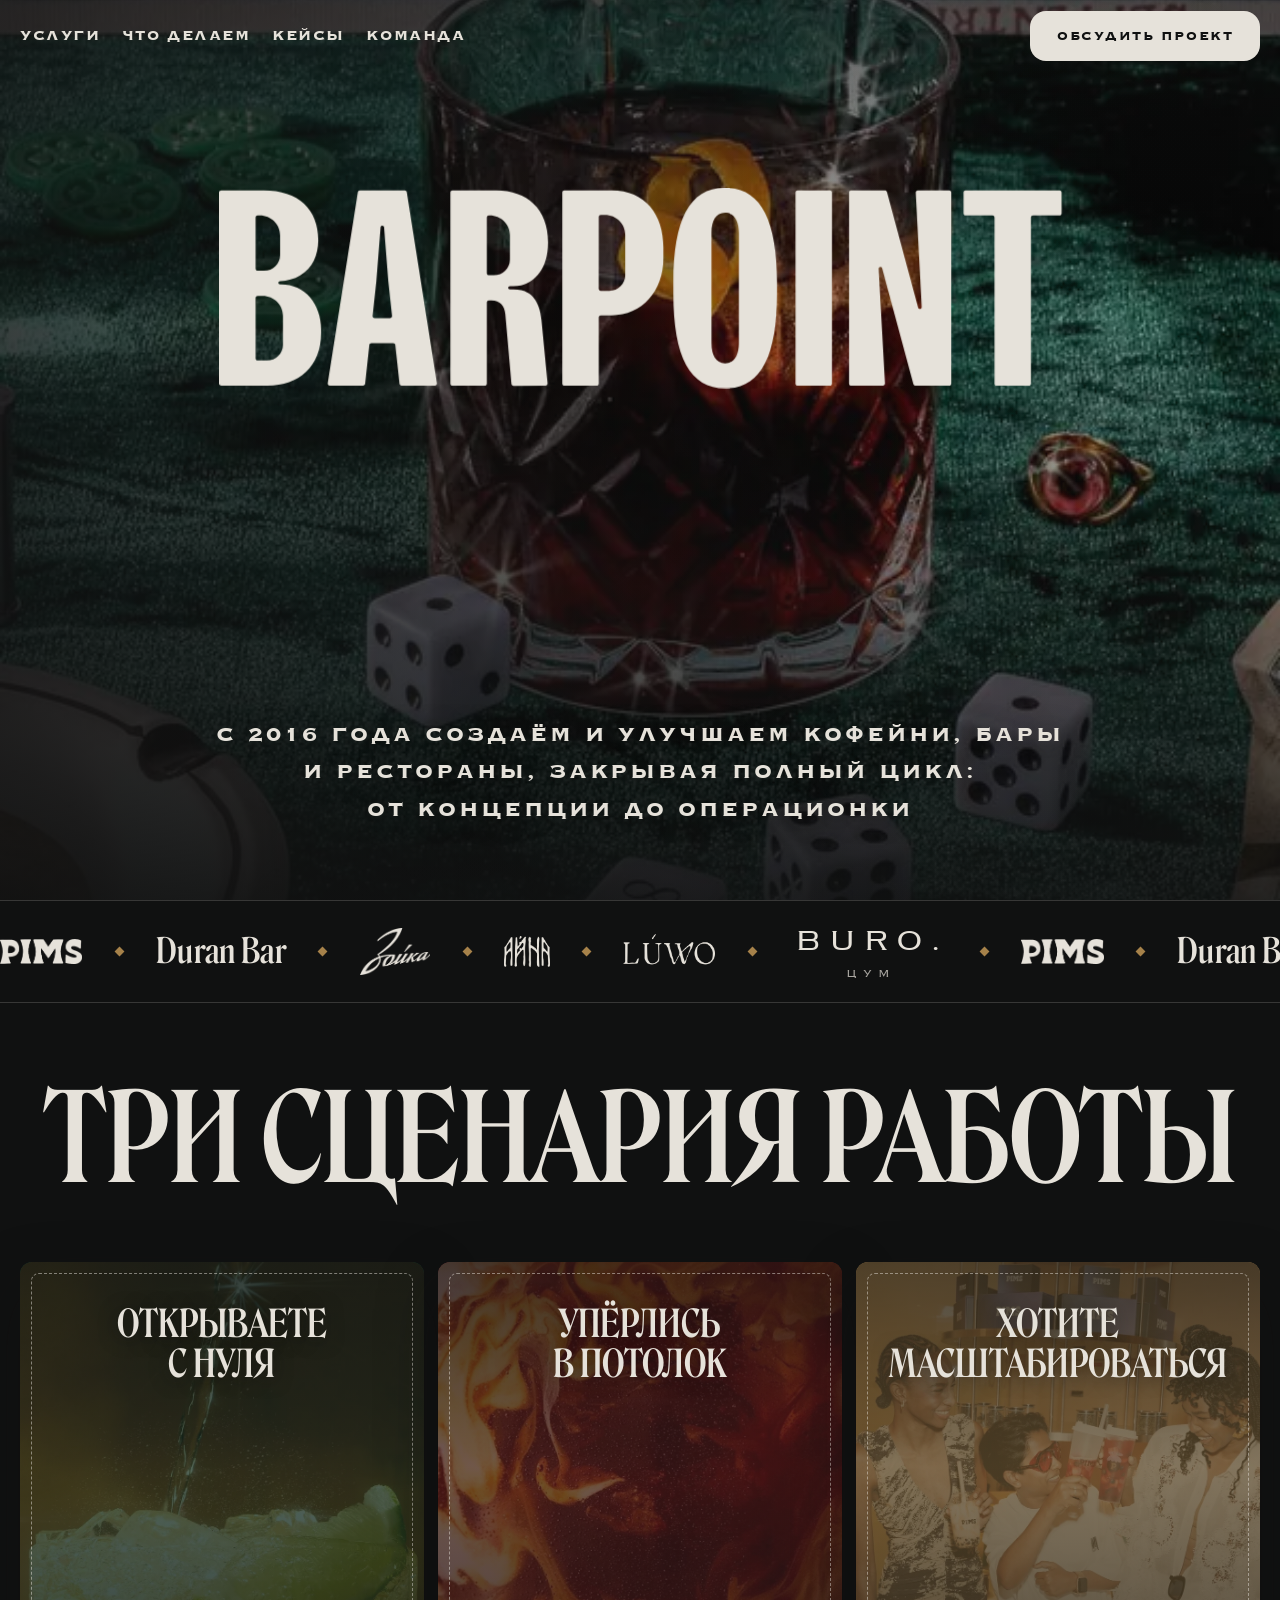
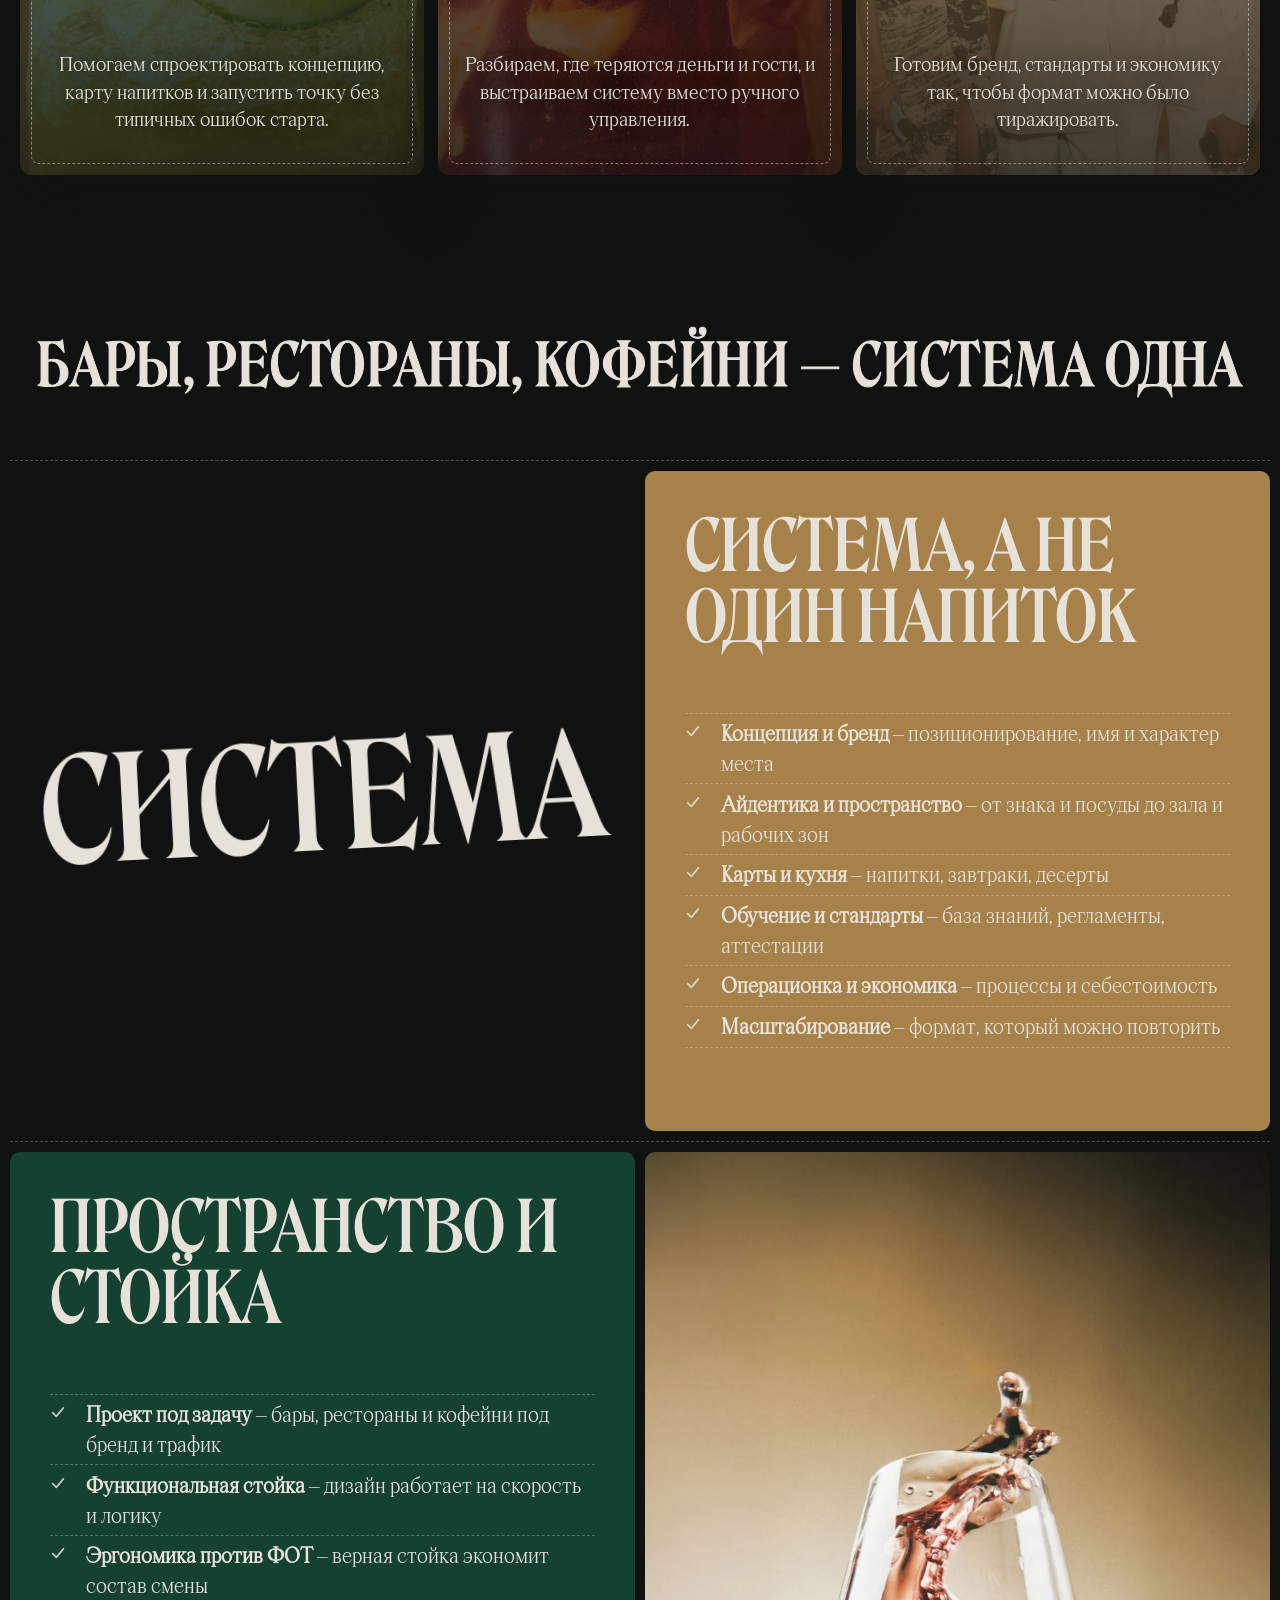
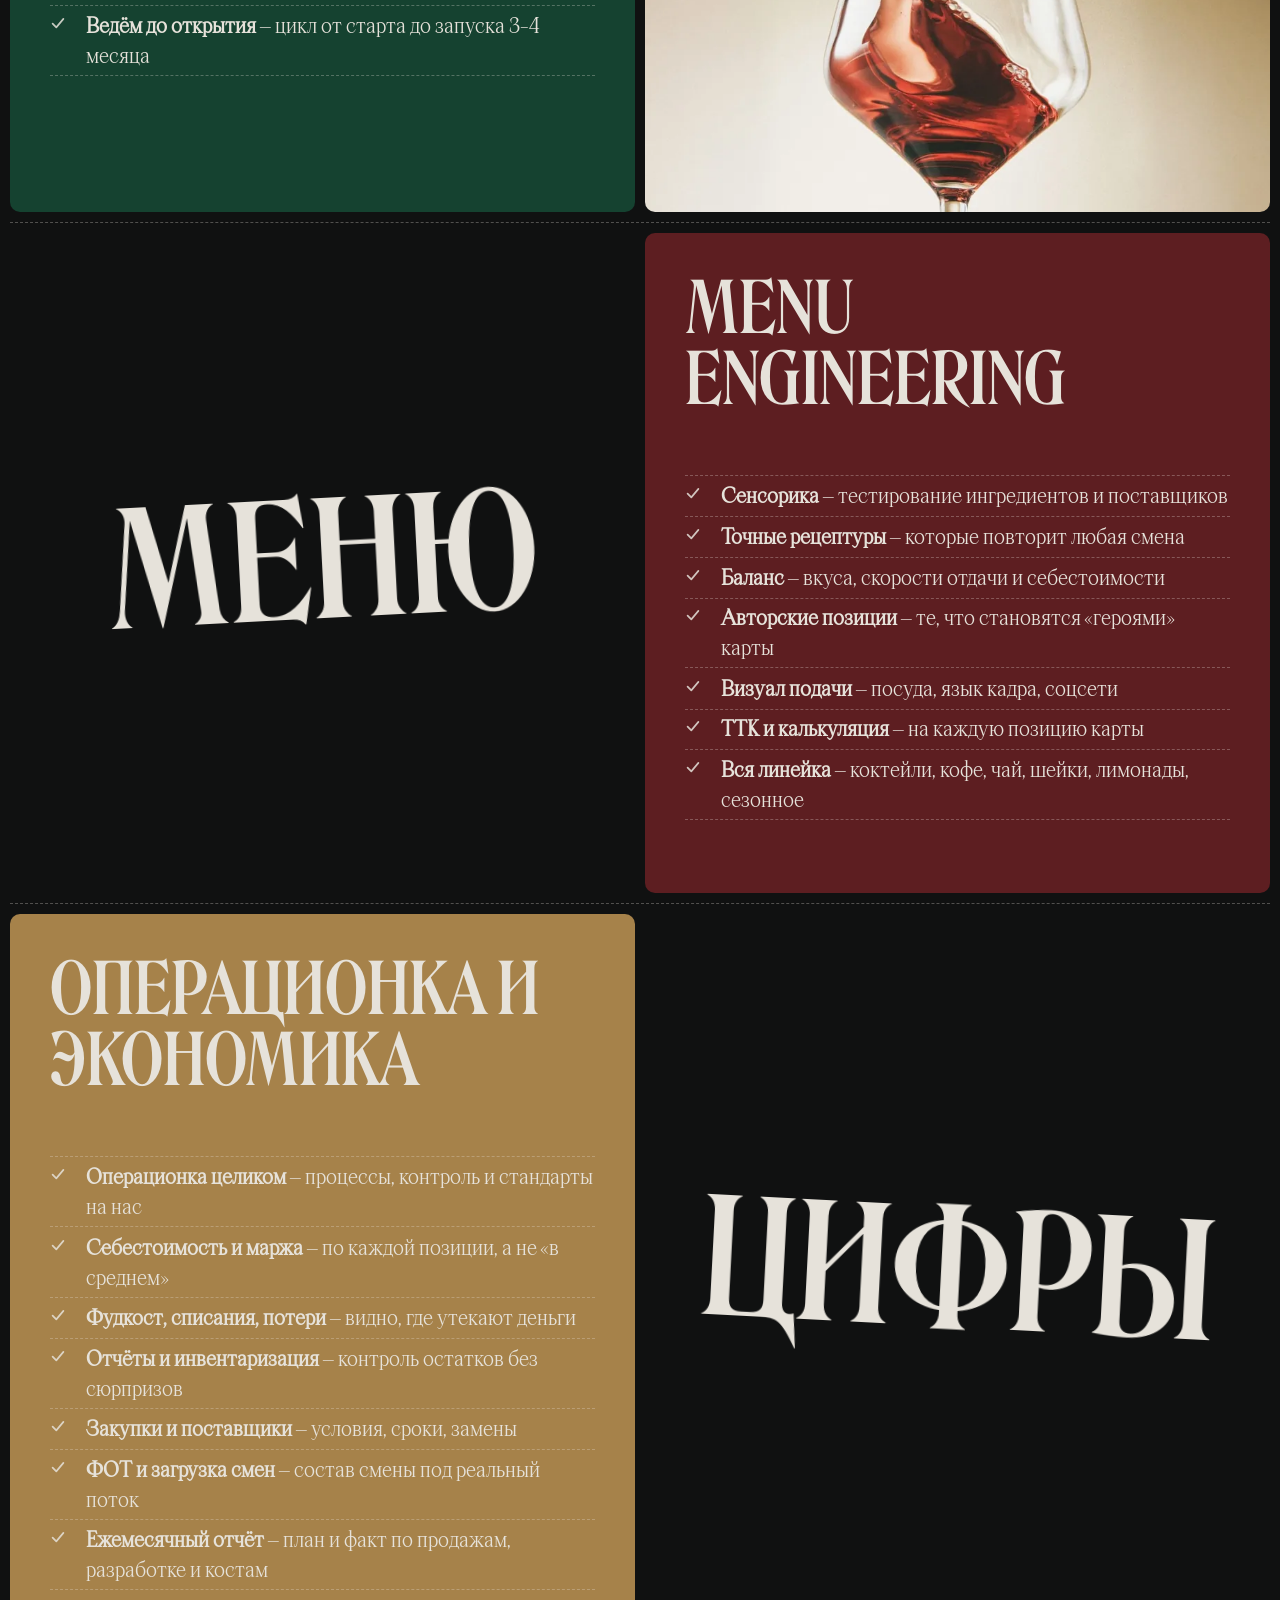
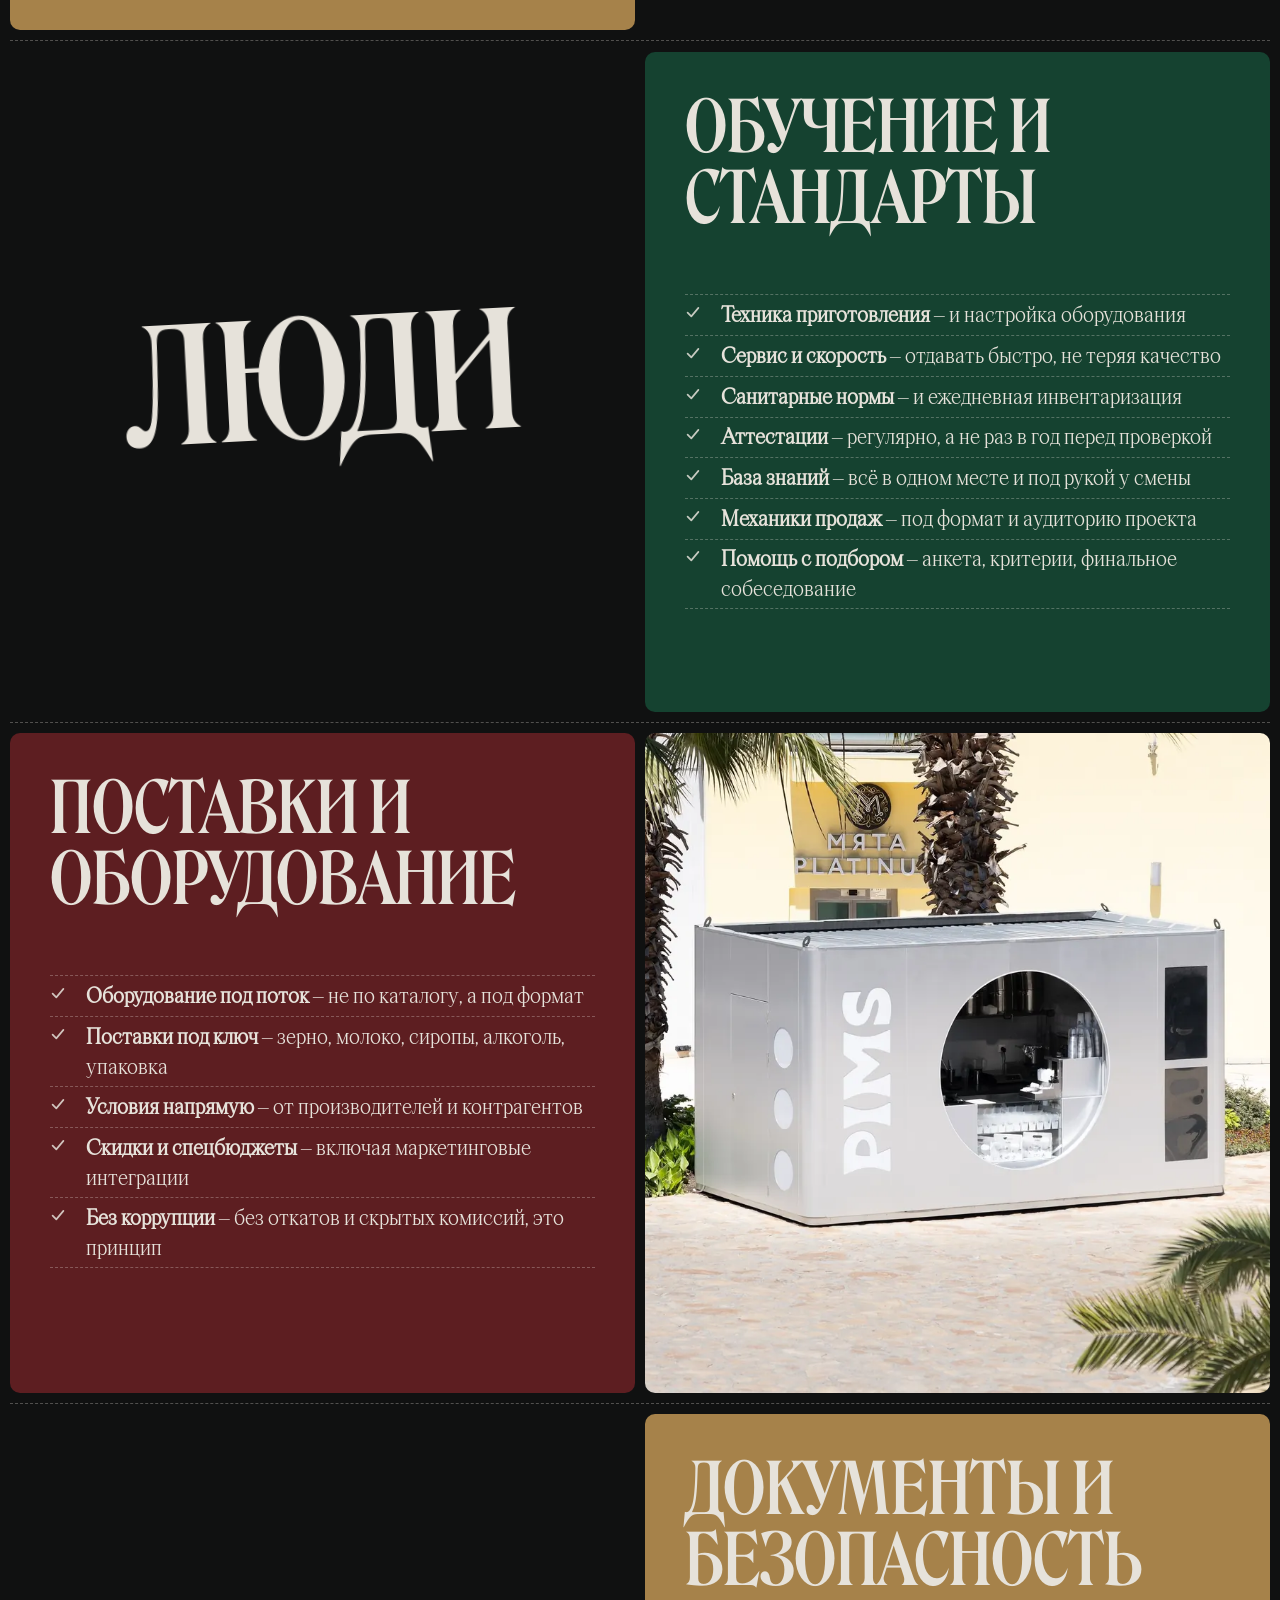
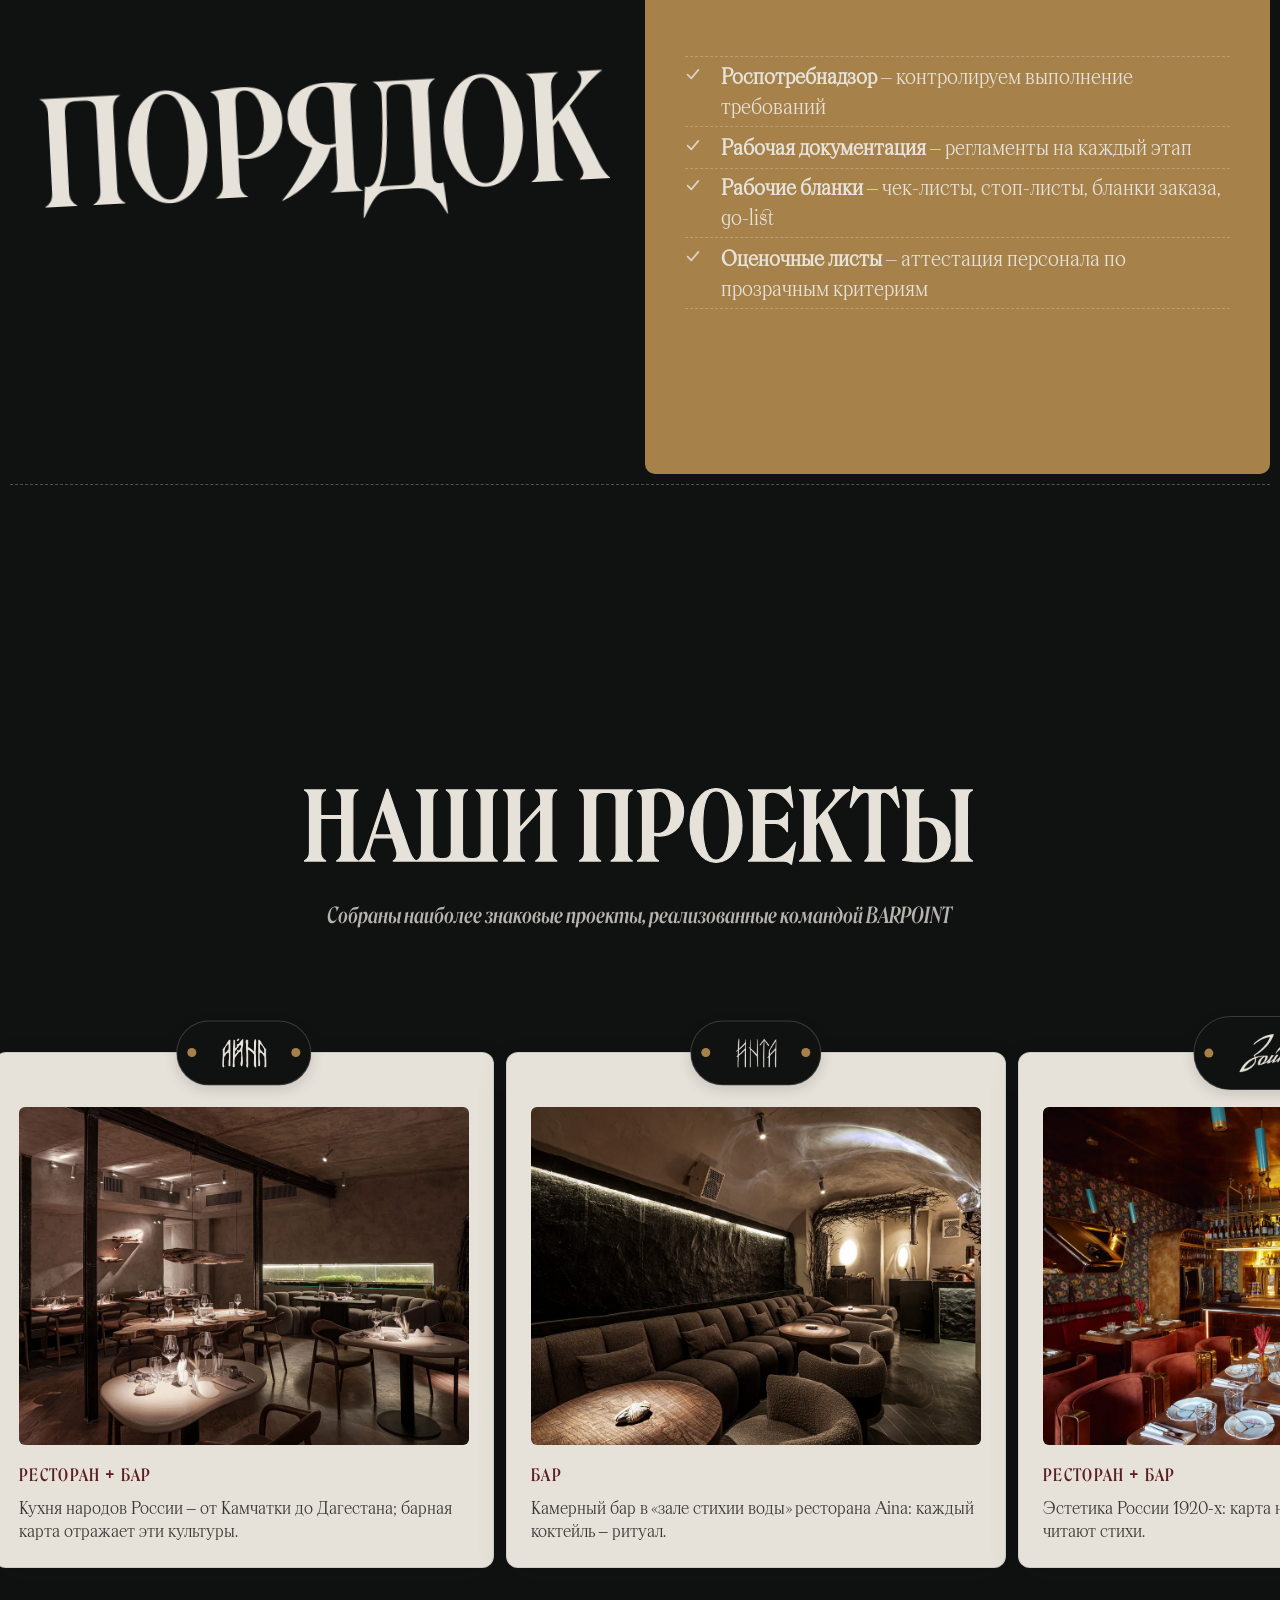
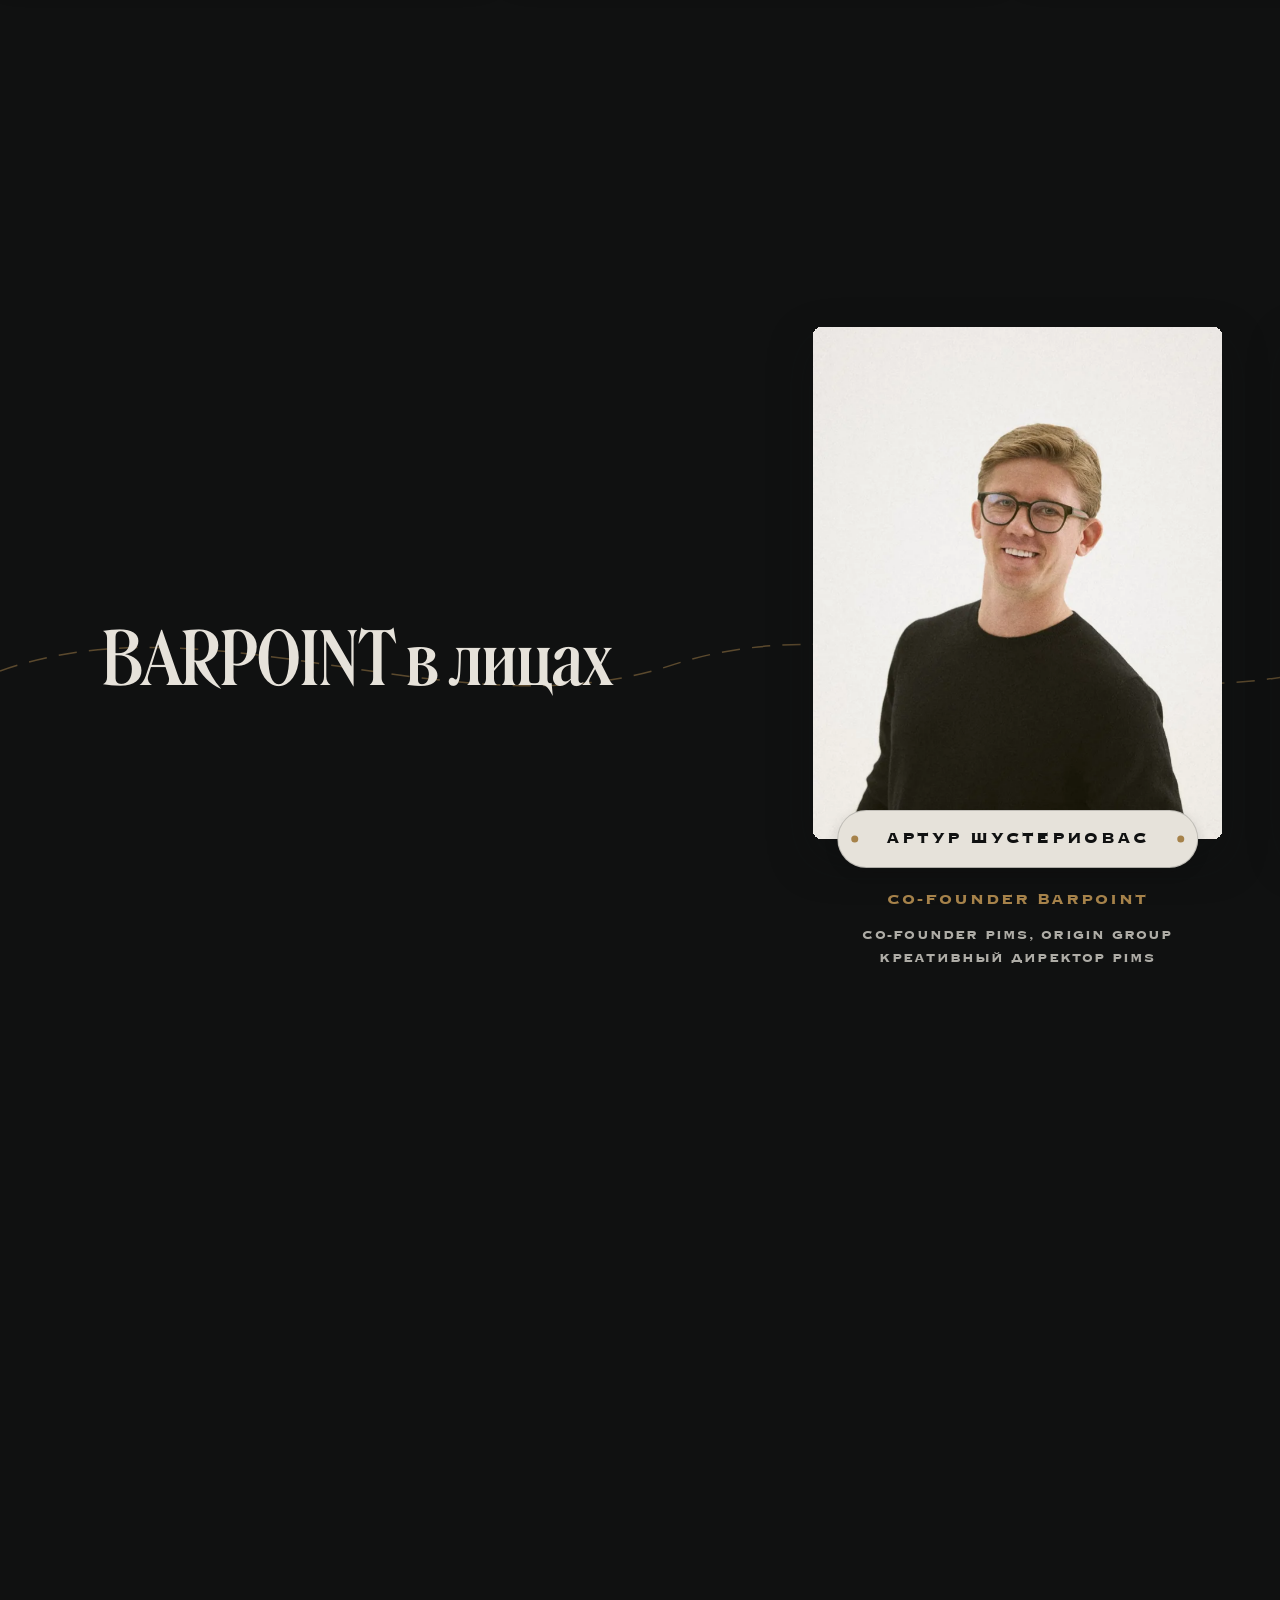
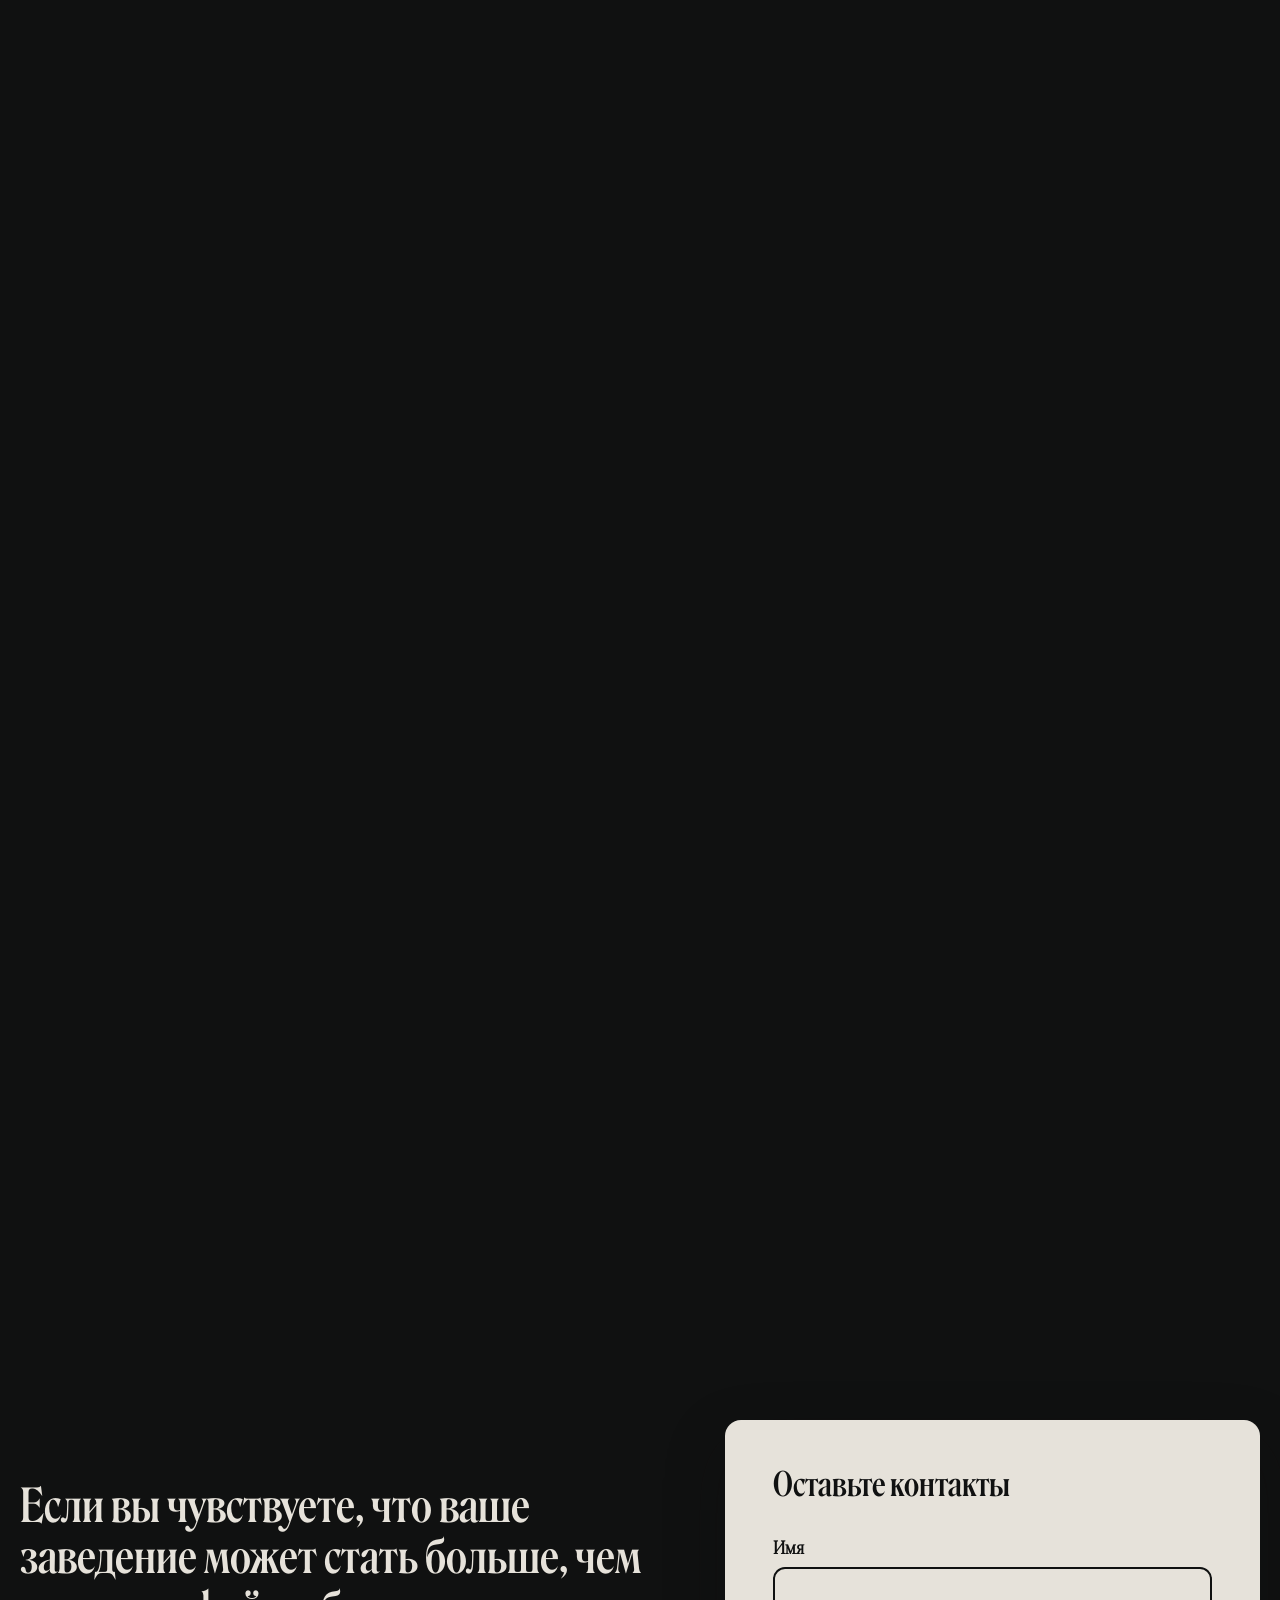
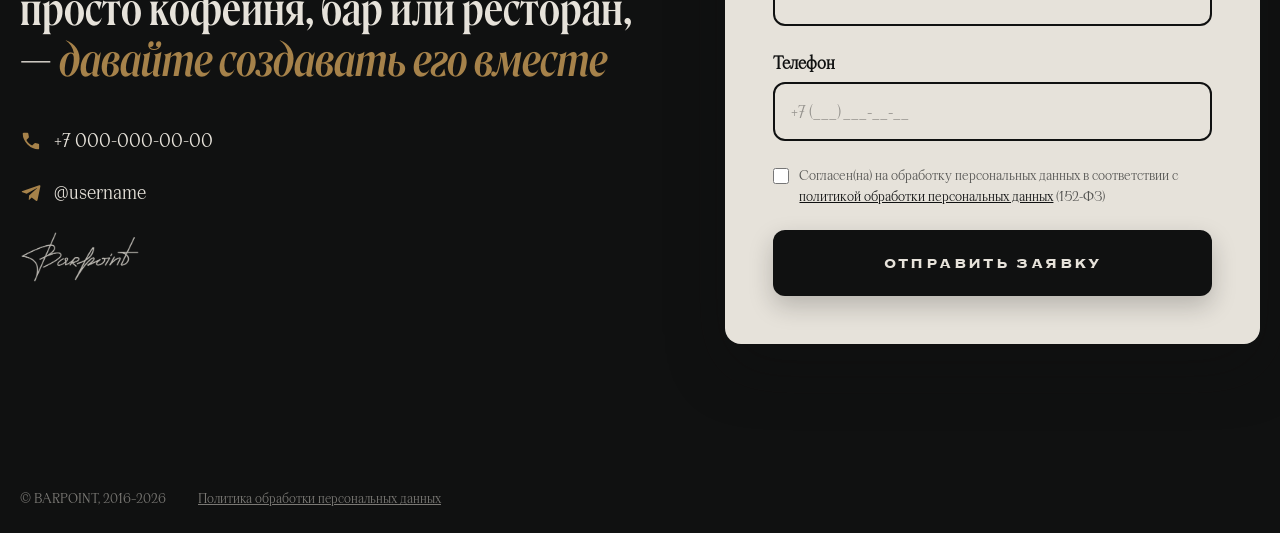
==== index.html @ 8e7e6825 "Кадры «Часть 2»: шесть кейсов, два из них новые Landy, Lúwo, Marcelo Miracles, PIMS: снимки заменены" ====
<!DOCTYPE html>
<html lang="ru">
<head>
  <meta charset="UTF-8">
  <meta name="viewport" content="width=device-width, initial-scale=1.0">
  <!-- Guard системы появления текста: правило opacity:0 висит на
       html.js-reveal, поэтому при отключённом JS класс не появляется
       и весь текст просто виден. reveal.js снимает класс сам, если
       GSAP не загрузился или включён prefers-reduced-motion. -->
  <script>document.documentElement.classList.add("js-reveal")</script>
  <title>BARPOINT — ателье барных и кофейных концепций. Консалтинг HoReCa с 2016 года</title>
  <meta name="description" content="BARPOINT создаёт бары, кофейни и напиточные бренды: от идеи и дизайна — до операционки, экономики и масштабирования. 80 000+ коктейлей в год, 11+ реализованных концепций, с 2016 года.">
  <!-- ТЗ4 §8.8: знак BARPOINT (монограмма из презентаций) -->
  <link rel="icon" href="favicon.svg" type="image/svg+xml">
  <link rel="icon" href="assets/img/favicon-32.png" sizes="32x32" type="image/png">
  <link rel="apple-touch-icon" href="assets/img/apple-touch-icon.png">
  <link rel="canonical" href="https://barpoint.ru/">

  <!-- Open Graph / Twitter Card -->
  <meta property="og:type" content="website">
  <meta property="og:locale" content="ru_RU">
  <meta property="og:title" content="BARPOINT — ателье барных и кофейных концепций">
  <meta property="og:description" content="Бар становится культурным кодом. Бизнес становится системой. Проектирование, запуск, операционка и масштабирование баров и кофеен — с 2016 года.">
  <meta property="og:url" content="https://barpoint.ru/">
  <meta property="og:image" content="https://barpoint.ru/assets/img/og.jpg">
  <meta name="twitter:card" content="summary_large_image">
  <meta name="twitter:title" content="BARPOINT — ателье барных и кофейных концепций">
  <meta name="twitter:description" content="Бар становится культурным кодом. Бизнес становится системой.">
  <meta name="twitter:image" content="https://barpoint.ru/assets/img/og.jpg">

  <link rel="preload" href="assets/fonts/roslindale-i-cyrillic.woff2" as="font" type="font/woff2" crossorigin>
  <link rel="preload" href="assets/fonts/apoc-400-cyrillic.woff2" as="font" type="font/woff2" crossorigin>
  <link rel="preload" href="assets/fonts/copperplate-400-cyrillic.woff2" as="font" type="font/woff2" crossorigin>
  <link rel="preload" href="assets/img/hero-retro-mob-800.webp" as="image" media="(max-width: 767px)">
  <link rel="preload" href="assets/img/hero-retro-1200.webp" as="image" media="(min-width: 768px) and (max-width: 1024px)">
  <link rel="preload" href="assets/img/hero-retro-2000.webp" as="image" media="(min-width: 1025px)">
  <link rel="stylesheet" href="assets/css/fonts.css">
  <link rel="stylesheet" href="assets/css/style.css">

  <!-- JSON-LD schema.org (9.4). TODO: подтвердить телефон/соцсети у заказчика (раздел 12 ТЗ) -->
  <script type="application/ld+json">
  {
    "@context": "https://schema.org",
    "@type": "ProfessionalService",
    "name": "BARPOINT",
    "description": "Ателье барных и кофейных концепций. Консалтинг HoReCa: проектирование, запуск, операционка, экономика и масштабирование баров и кофеен.",
    "url": "https://barpoint.ru/",
    "telephone": "+7 968-890-98-90",
    "foundingDate": "2016",
    "areaServed": "Москва — Восточная Европа",
    "image": "https://barpoint.ru/assets/img/og.jpg"
  }
  </script>
</head>
<body>
<a class="skip-link" href="#main">Перейти к содержанию</a>

<!-- ============ 6.0 Шапка ============ -->
<!-- ТЗ4 §3: раскладка как у PINEA — навигация слева, ячейка логотипа
     по центру (посадочное место полёта), кнопка справа -->
<header class="header" id="header">
  <div class="header__inner">
    <div class="header__left">
      <!-- Правка 31.07: набор пунктов заменён на «Услуги · Кофейни · Бары ·
           Кейсы · Команда». Порядок совпадает с порядком блоков на
           странице: «Услуги» ведут на блок с тремя сценариями работы —
           он открывает раздел услуг.
           «Контакты» из строки убраны: на них ведёт кнопка справа.
           Правка 03.08 (третья): «Кофейни» и «Бары» вели на два отдельных
           блока-консалтинга, которых больше нет — вместо пары один пункт
           «Что делаем» на общий блок услуг (#services сохранён, чтобы не
           ломать внешние ссылки на старый барный якорь). -->
      <!-- ПРАВКА 04.08 (вторая): атрибуты data-ink сняты со всей шапки.
           Каждый помеченный элемент замерял фон под собой и переключался
           между светлым и тёмным начертанием; заказчик попросил, чтобы
           шапка всегда оставалась в своём цвете. Вместе с атрибутами
           удалён и сам механизм — блок «чернила шапки» в main.js и
           правила .is-on-light в style.css. Вернуть: код целиком лежит
           в истории git, последний коммит с ним — 7fc5d36. -->
      <nav class="header__nav" aria-label="Основная навигация">
        <a href="#about">Услуги</a>
        <a href="#services">Что делаем</a>
        <a href="#cases">Кейсы</a>
        <a href="#team">Команда</a>
      </nav>
      <button class="burger" aria-label="Открыть меню" aria-expanded="false" aria-controls="mnav">
        <span></span><span></span><span></span>
      </button>
    </div>
    <div class="header__logoslot">
      <!-- Знак — ВЕКТОР прямо в разметке (правка 31.07, вторая): пути
           вынуты из фирменного Materials v3/Логотип/PDF/Logo_Barpoint.pdf.
           Растр здесь не годился: в полёте знак увеличивается почти в 10 раз,
           а исходный wordmark-light.png всего 800px по ширине — на первом
           экране он расплывался. Вектор ещё и красится сам: fill=currentColor
           подхватывает цвет шапки (--hdr-ink). Копия файла лежит рядом —
           assets/img/wordmark.svg. Название несёт aria-label ссылки. -->
      <a class="header__logo js-herologo" href="#top" aria-label="BARPOINT — на главную">
        <svg class="header__logo-mark" viewBox="0 0 1854.6 441.9" fill="currentColor" aria-hidden="true" focusable="false"><g transform="translate(-32.7,-23.8)"><path transform="matrix(1,0,0,-1,926.6321,127.4935)" d="M0 0C0 24.068-19.929 43.579-44.512 43.579H-53.672C-56.227 43.579-58.299 41.551-58.299 39.049V-118.84C-58.299-121.342-56.227-123.37-53.672-123.37H-35.105C-15.717-123.37 0-107.982 0-89.001ZM-30.092 97.589C45.141 97.589 84.011 43.579 84.011-27.621V-52.173C84.011-123.37 37.617-177.385-30.092-177.385H-53.672C-56.227-177.385-58.299-179.413-58.299-181.915V-327.527C-58.299-330.029-60.37-332.057-62.925-332.057H-133.918C-136.473-332.057-138.544-330.029-138.544-327.527V93.059C-138.544 95.561-136.473 97.589-133.918 97.589Z"/><path transform="matrix(1,0,0,-1,1116.5773,366.8689)" d="M0 0C0-25.165 9.404-43.579 30.092-43.579 50.78-43.579 60.184-25.165 60.184 0V244.286C60.184 269.45 50.78 287.862 30.092 287.862 9.404 287.862 0 269.45 0 244.286ZM-84.011 134.417C-84.011 274.361-47.021 343.104 30.092 343.104 107.199 343.104 144.189 274.361 144.189 134.417V109.866C144.189-30.075 107.199-98.818 30.092-98.818-47.021-98.818-84.011-30.075-84.011 109.866Z"/><path transform="matrix(1,0,0,-1,1381.7499,34.434694)" d="M0 0V-420.586C0-423.087-2.071-425.116-4.627-425.116H-75.619C-78.174-425.116-80.246-423.087-80.246-420.586V0C-80.246 2.502-78.174 4.53-75.619 4.53H-4.627C-2.071 4.53 0 2.502 0 0"/><path transform="matrix(1,0,0,-1,1815.1824,459.5502)" d="M0 0H-70.992C-73.547 0-75.619 2.028-75.619 4.53V369.877C-75.619 372.378-77.69 374.406-80.246 374.406H-139.129C-141.684 374.406-143.756 376.434-143.756 378.936V425.116C-143.756 427.617-141.684 429.645-139.129 429.645H67.504C70.059 429.645 72.131 427.617 72.131 425.116V378.936C72.131 376.434 70.059 374.406 67.504 374.406H9.254C6.698 374.406 4.627 372.378 4.627 369.877V4.53C4.627 2.028 2.555 0 0 0"/><path transform="matrix(1,0,0,-1,637.645,216.4938)" d="M0 0H-11.049C-13.604 0-15.676 2.028-15.676 4.53V126.824C-15.676 129.324-13.606 131.35-11.053 131.35H-9.245C15.248 131.35 35.104 111.91 35.104 87.929V34.369C35.104 15.387 19.388 0 0 0M60.309-33.17C54.805-31.775 49.1-31.301 43.414-31.302H35.104C33.027-31.302 31.343-29.653 31.343-27.62 31.343-25.585 33.027-23.936 35.104-23.936L42.963-23.937C48.574-23.937 54.219-23.574 59.662-22.24 90.143-14.768 119.116 14.4 119.116 72.427 119.116 146.081 72.721 186.589 5.012 186.589H-91.295C-93.85 186.589-95.922 184.561-95.922 182.06V-238.526C-95.922-241.028-93.85-243.056-91.295-243.056H-20.302C-17.747-243.056-15.676-241.028-15.676-238.526V-59.769C-15.676-57.268-13.604-55.24-11.049-55.24H-5.645C13.79-55.24 23.194-66.9 25.074-85.928L38.504-239.494C38.71-241.851 40.734-243.655 43.151-243.637L113.447-243.096C116.159-243.075 118.271-240.786 118.017-238.142L104.693-99.432C100.431-54.024 80.751-38.351 60.309-33.17"/><path transform="matrix(1,0,0,-1,173.1169,369.94129)" d="M0 0C0-18.981-15.717-34.369-35.105-34.369H-55.558C-58.113-34.369-60.184-32.341-60.184-29.839V103.499C-60.184 106-58.113 108.028-55.558 108.028H-44.512C-19.929 108.028 0 88.518 0 64.45ZM-60.184 280.268C-60.184 282.769-58.113 284.797-55.558 284.797H-50.777C-26.194 284.797-6.265 265.286-6.265 241.219V197.643C-6.265 178.658-21.985 163.268-41.376 163.268H-55.558C-58.113 163.268-60.184 165.296-60.184 167.798ZM59.877 104.512C44.519 123.048 20.949 133.193-3.43 133.193H-6.291C-8.369 133.193-10.053 134.842-10.053 136.877-10.053 138.91-8.369 140.56-6.291 140.56H-6.073C25.474 140.56 55.239 157.63 68.303 185.743 74.361 198.78 77.74 214.03 77.74 230.785 77.74 298.301 34.484 340.037-42.629 340.037H-135.803C-138.359 340.037-140.43 338.009-140.43 335.507V-85.079C-140.43-87.58-138.359-89.608-135.803-89.608H-33.225C34.484-89.608 84.011-48.486 84.011 26.397V34.375C84.011 61.23 75.01 86.25 59.877 104.512"/><path transform="matrix(1,0,0,-1,408.7026,311.0153)" d="M0 0H-33.603C-36.35 0-38.492 2.33-38.204 5.003L-29.965 81.634-20.6 200.11C-20.508 202.065-18.859 203.632-16.801 203.632-14.714 203.632-13.031 202.022-12.986 200.027L-3.638 81.634 4.602 5.003C4.889 2.33 2.747 0 0 0M37.09 277.271C36.742 279.48 34.8 281.111 32.517 281.111H-66.12C-68.403 281.111-70.345 279.48-70.693 277.271L-136.974-143.314C-137.407-146.059-135.238-148.534-132.401-148.534H-59.21C-56.842-148.534-54.857-146.785-54.609-144.479L-45.45-59.296C-45.202-56.99-43.217-55.24-40.849-55.24H7.246C9.614-55.24 11.599-56.99 11.847-59.296L21.005-144.479C21.254-146.785 23.239-148.534 25.607-148.534H98.798C101.635-148.534 103.803-146.059 103.371-143.314Z"/><path transform="matrix(1,0,0,-1,1639.7898,29.904297)" d="M0 0H-39.319-69.015C-71.663 0-73.77-2.171-73.635-4.76L-60.494-256.911C-60.361-259.137-62.168-261.013-64.446-261.013-66.246-261.013-67.82-259.824-68.275-258.12L-136.976-3.373C-137.513-1.385-139.349 0-141.45 0H-149.528-215.814C-218.37 0-220.441-2.028-220.441-4.53V-425.116C-220.441-427.617-218.37-429.645-215.814-429.645H-145.934C-143.28-429.645-141.17-427.464-141.314-424.87L-155.334-172.283C-155.467-170.057-153.66-168.181-151.382-168.181-149.582-168.181-148.009-169.37-147.553-171.074L-78.73-426.272C-78.194-428.26-76.357-429.645-74.257-429.645H-46.872 0C2.555-429.645 4.627-427.617 4.627-425.116V-4.53C4.627-2.028 2.555 0 0 0"/></g></svg>
      </a>
    </div>
    <!-- Правка 30.07 (третья): наклон снят по просьбе заказчика — кнопка
         снова прямая, и метка вернулась в ОДНУ строку (в две её ломал
         только наклон: под 16° габарит по высоте не влезал в шапку). -->
    <!-- ВНИМАНИЕ (правка 04.08, вторая). Кнопка кремовая, и переворота по
         фону у неё больше нет — см. комментарий у навигации выше. Значит,
         на светлых поверхностях под шапкой она теряет контраст: 520px
         прокрутки в ленте кейсов кнопка не видна вовсе (1:1), ещё 2240px
         над золотыми панелями и карточкой сценария идут на 2.75:1.
         Замеры и разбор — у .header в style.css. Это осознанное решение
         заказчика, а не недосмотр. -->
    <a class="btn btn--primary header__cta" href="#contact">Обсудить проект</a>
  </div>
</header>
<nav class="mnav" id="mnav" aria-label="Мобильная навигация">
  <a href="#about">Услуги</a>
  <a href="#services">Что делаем</a>
  <a href="#cases">Кейсы</a>
  <a href="#team">Команда</a>
  <a class="btn btn--primary" href="#contact">Обсудить проект</a>
</nav>

<main id="main">

<!-- ============ 6.1 Hero ============
     Медиа: по ТЗ — видео-луп 6–10 сек с постером-фолбэком (deck3 сл.1).
     Видео пока нет (нужна съёмка/оригиналы от заказчика, раздел 10 ТЗ) —
     стоит фолбэк-фото. Чтобы включить видео: раскомментировать <video>. -->
<section class="hero" id="top">
  <div class="hero__media" data-hero-media>
    <!-- ТЗ8 §2 (возврат по просьбе заказчика 17.07): ретро-натюрморт —
         негрони на зелёном бархате (слайд 81 брендбука, извлечён из PDF
         2188×1213; заменить исходником полного разрешения, когда передаст
         заказчик). Кадр горизонтальный; на мобильных — портретный кроп
         вокруг стакана (art-direction через <picture>). -->
    <picture>
      <source media="(max-width: 767px)"
              srcset="assets/img/hero-retro-mob-600.webp 600w, assets/img/hero-retro-mob-800.webp 800w"
              sizes="100vw" width="800" height="1000">
      <img src="assets/img/hero-retro-2000.webp"
           srcset="assets/img/hero-retro-800.webp 800w, assets/img/hero-retro-1200.webp 1200w, assets/img/hero-retro-2000.webp 2000w"
           sizes="100vw" width="2000" height="1109"
           alt="Негрони в гранёном стакане на зелёном бархате — ретро-натюрморт с игральными костями, зажигалкой и долларом"
           fetchpriority="high" decoding="async">
    </picture>
    <!-- <video autoplay muted loop playsinline poster="assets/img/hero-retro-2000.webp">
           <source src="assets/video/hero-loop.mp4" type="video/mp4"></video> -->
  </div>
  <!-- Правка 30.07: янтарная строка-eyebrow «Консалтинг барных и кофейных
       концепций · с 2016 года» УДАЛЕНА по просьбе заказчика — «с 2016 года»
       ушло в сам заголовок.
       Правка 30.07 (вторая): деление на два уровня снято — фраза идёт
       сплошным текстом по центру, капсом, шрифтом навигации (Copperplate).
       Капс задан в CSS (text-transform), в разметке текст живёт в обычном
       регистре: так его читают поисковики и скринридеры.
       ТЗ15: трастлайн с цифрами и амбер-линией удалён целиком (§4).
       Против «сирот» в концах строк — группы <span class="nw"> (nowrap):
       SplitText НЕ уважает nbsp (нормализует в пробел и режет по нему —
       проверено), но сохраняет вложенные элементы, и nowrap-обёртка
       запрещает перенос между словами группы.
       Правка 26.07: «BARPOINT улучшает и создаёт» → «Мы улучшаем
       и создаём»; янтарный акцент снят — весь заголовок одним цветом
       (выбран вариант Б из ТЗ15 §3.4). -->
  <div class="hero__content container">
    <!-- Правка 04.08: заголовок переведён с посимвольного title на bigCopy
         — приём абзаца «For retailers and restaurants…» с
         buckssauce.com/wholesale, прямая просьба клиента. Раньше здесь
         стояла оговорка «bigCopy не ставим: 17 слов, и это LCP-элемент»;
         решение клиента её отменяет, но сама плата никуда не делась:
         лента длиннее (1.25с + 17 шагов по 33мс против .48с + посимвольного
         каскада), а LCP страницы засчитывается в момент SplitText.revert()
         в конце ленты — то есть отметка сдвигается примерно на полсекунды.
         Разбор механики и все замеры — в playBigCopy (assets/js/reveal.js). -->
    <h1 class="hero__title" data-gsap-big-copy><span class="nw">С 2016 года</span> создаём и улучшаем кофейни, бары <span class="nw">и рестораны,</span> закрывая <span class="nw">полный цикл:</span> <span class="nw">от концепции</span> <span class="nw">до операционки</span></h1>
  </div>
</section>

<!-- ============ 6.2 Полоса ключевых проектов ============
     Правка 29.07: вместо наградных строк — шесть главных кейсов, каждый
     в СВОЁМ фирменном начертании. Где есть настоящий знак — стоит он:
     Зойка, АЙНА, Lúwo извлечены из презентации, а PIMS снят с вывески на
     фото кейса (кадр был фронтальный, буквы вырезаны по маске яркости,
     отчищены от бликов и перекрашены в #17140F). Сам исходный кадр
     case-pims-1-1400 заменён снимками из архива «Часть 2» 06.08 —
     знак с тех пор лежит готовым файлом logo-pims-light.png.
     Где знака нет — воспроизведён его стиль:
       Duran Bar — контрастная антиква смешанным регистром (стр. 23);
       BURO. ЦУМ — тонкая разряжённая антиква в две строки (стр. 20). -->
<section class="trust" aria-label="Ключевые проекты BARPOINT">
  <div class="marquee">
    <div class="marquee__track" data-marquee>
      <span class="marquee__item mq mq--logo">
        <img class="mq__img mq__img--pims" src="assets/img/logo-pims-light.png" width="359" height="108" alt="PIMS" loading="lazy" decoding="async">
      </span>
      <span class="marquee__item mq mq--duran">Duran Bar</span>
      <span class="marquee__item mq mq--logo">
        <img class="mq__img mq__img--zoyka" src="assets/img/logo-zoyka-light.png" width="900" height="601" alt="Зойка" loading="lazy" decoding="async">
      </span>
      <span class="marquee__item mq mq--logo">
        <img class="mq__img mq__img--aina" src="assets/img/logo-aina-light.png" width="562" height="382" alt="АЙНА" loading="lazy" decoding="async">
      </span>
      <span class="marquee__item mq mq--logo">
        <img class="mq__img mq__img--luwo" src="assets/img/logo-luwo-light.png" width="568" height="187" alt="Lúwo" loading="lazy" decoding="async">
      </span>
      <span class="marquee__item mq mq--buro">
        <span class="mq__lockup">
          <span class="mq__buro">Buro.</span>
          <span class="mq__tsum">ЦУМ</span>
        </span>
      </span>
    </div>
  </div>
</section>



<!-- ============ 6.7 «Кому мы полезны» ============
     Формат по референсу buckssauce.com/shop: три цветные карточки в ряд,
     у каждой пунктирная рамка внутри; активная — насыщенная, с фото и
     раскрытой подписью, соседние приглушены. Под карточками — тёмная
     плашка с описанием активного сценария и кнопкой.
     Взята только раскладка и логика; цвета/шрифты — барпоинтовские.
     Пина здесь больше НЕТ (прежняя запиненная сцена с пилюлями снята).
     Правка 29.07: наведение убрано целиком — карточки статичны, все три
     всегда в насыщенном состоянии, описание видно без ховера. Поэтому
     они больше не интерактивны: ни tabindex, ни aria-expanded. -->
<section class="section section--black" id="about" data-bg="#101111">
  <div class="container">
    <div class="scn-head">
      <h2 class="scn-head__title" data-gsap-big-copy-on-scroll>Три сценария работы</h2>
    </div>

    <!-- Правка 04.08: три заголовка сценариев переведены с посимвольного
         title на bigCopy — приём с buckssauce.com/wholesale (слова
         вылетают снизу сплющенными и под случайным углом ±30°, разбор и
         замеры в playBigCopy, assets/js/reveal.js). Клиент попросил
         «анимацию как в buckssauce, выбери подходящий момент»: из всего,
         что там есть, этот приём самый заметный, а заголовки здесь
         короткие (2–3 слова) — на них разлёт читается, а не сыплется.
         Описания под ними намеренно оставлены построчными: два разлёта
         подряд в одной карточке спорят друг с другом. -->
    <div class="scn" data-scn>
      <article class="scn__card" data-scn-card data-scn-i="0">
        <span class="scn__frame" aria-hidden="true"></span>
        <h3 class="scn__title" data-gsap-big-copy-on-scroll>Открываете<br>с нуля</h3>
        <p class="scn__desc" data-gsap-text-on-scroll data-gsap-delay="0.1">Помогаем спроектировать концепцию, карту напитков и запустить точку без типичных ошибок старта.</p>
        <figure class="scn__photo">
          <img src="assets/img/scenario-1-900.webp" width="900" height="1125" alt="Напиток наливают в бокал — старт нового проекта" loading="lazy" decoding="async">
        </figure>
      </article>

      <article class="scn__card" data-scn-card data-scn-i="1">
        <span class="scn__frame" aria-hidden="true"></span>
        <h3 class="scn__title" data-gsap-big-copy-on-scroll>Упёрлись<br>в потолок</h3>
        <p class="scn__desc" data-gsap-text-on-scroll data-gsap-delay="0.1">Разбираем, где теряются деньги и гости, и выстраиваем систему вместо ручного управления.</p>
        <figure class="scn__photo">
          <img src="assets/img/scenario-2-900.webp" width="900" height="1125" alt="Кофе с молоком — текстура вихря" loading="lazy" decoding="async">
        </figure>
      </article>

      <article class="scn__card" data-scn-card data-scn-i="2">
        <span class="scn__frame" aria-hidden="true"></span>
        <h3 class="scn__title" data-gsap-big-copy-on-scroll>Хотите<br>масштабироваться</h3>
        <p class="scn__desc" data-gsap-text-on-scroll data-gsap-delay="0.1">Готовим бренд, стандарты и экономику так, чтобы формат можно было тиражировать.</p>
        <figure class="scn__photo">
          <img src="assets/img/scenario-3-900.webp" width="900" height="1125" alt="Гости с фирменными напитками PIMS" loading="lazy" decoding="async">
        </figure>
      </article>
    </div>


  </div>
</section>

<!-- Правка 03.08: пустая проставка <div class="seam"> отсюда убрана —
     вместе с двумя такими же ниже (перед кейсами и перед командой).
     Она давала воздух перетеканию фона, а фон теперь один на всю
     страницу. Расстояние между секциями держат паддинги .section,
     см. «Вертикальный ритм секций» в style.css. -->

<!-- ============ 6.5 Услуги — стопка карточек «тёмная часть ↔ цветная панель» ============
     Референс: buckssauce.com/wholesale, блок who / what / why. Разобран по
     чанку 600d175e16e55ce6.js (модуль 83386) и обмерен живьём на 1440×900.

     ГЛАВНОЕ, ЧЕГО НЕ ХВАТАЛО В ПЕРВЫХ ДВУХ ЗАХОДАХ: у референса это не
     колонка карточек, а СТОПКА. Секция ровно в один экран (h-screen,
     min-height 880), ряды из неё вываливаются (overflow: visible) и
     наезжают друг на друга по скраб-таймлайну запиненной секции —
     см. [data-wcards] в main.js. Ряд непрозрачен, поэтому следующий
     закрывает предыдущий, оставляя сверху полоску в 64px.

     Метрики ряда (1440): две равные колонки, зазор 10px, поля 10px
     сверху и снизу, разделитель dashed 1px; панель — padding 40, gap 40,
     радиус 10, min-height 480, содержимое прижато к краям (space-between);
     заголовок 80px/1.0, трекинг −0.02em; крупное слово тёмной части
     180px/1.0; пункт 18px/27px, иконка и текст в 20px друг от друга,
     поля по 5px. На экранах ниже 720px у референса своя ступень (sh:) —
     она перенесена в style.css один в один.

     ГРАБЛИ: текст пункта ОБЯЗАН лежать в <span>. У <li> display:flex, и
     без обёртки браузер делает из «<strong>зачин</strong> — пояснение»
     ДВА анонимных флекс-элемента: зачин уезжает в свою колонку, а тире с
     пояснением — в соседнюю. Именно так выглядел прошлый заход.

     Правка 03.08 (третья): деление на Coffee consulting и Bar consulting
     снято вместе с двумя запиненными блоками-слайдерами. Услуга у нас
     одна и та же — для бара, ресторана и кофейни, а деление надвое ещё
     и не оставляло места ресторанам.
     Стороны чередуются (--flip у нечётных), цвет панели идёт по кругу
     янтарь → айвори → вино, как index%3 у референса.
     Тёмная часть бывает трёх видов:
       --head  полный заголовок карточки;
       --word  одно короткое слово, как “WHY?” у референса;
       --media кадр из проектов.
     Слова тёмной части намеренно короткие (4–5 знаков): кегль 180px
     референса живёт ровно до тех пор, пока слово влезает в половину ряда.
     Появление — общей лентой на карточку, см. playCard в reveal.js;
     data-gsap-* внутри карточек НЕ ставим, иначе отыграет дважды. -->
<section class="section wcards" id="services" data-bg="#101111">
  <div class="container">
    <div class="sec-head wcards-head">
      <!-- Правка 04.08: подзаголовок («От дизайна к вкусу…») снят по просьбе
           клиента, заголовок обязан стоять В ОДНУ СТРОКУ — см. кегль
           .wcards-head .h2 в style.css, он считается от ширины окна. -->
      <h2 class="h-serif h2" data-gsap-big-copy-on-scroll>Бары, рестораны, кофейни — система одна</h2>
    </div>
  </div>

  <div class="wcards__stack" data-wcards>

    <article class="wcard wcard--amber">
      <!-- Правка 05.08: было «Работаем со всем циклом заведения» — заказчик
           попросил одно слово. Вместе с фразой ушла и ступень --head (кегль
           под многострочный текст): одно слово набирается тем же крупным
           начертанием, что «Меню», «Цифры», «Люди», «Порядок».
           Вторая правка 05.08: «Цикл» → «Система». Слово намеренно повторяет
           зачин заголовка панели — так же устроен и референс, где над
           «WHY CARRY BUCKS SAUCE» стоит «WHY?».
           ДЛИНА СЛОВА ЗДЕСЬ — ОГРАНИЧЕНИЕ, А НЕ ВКУС: кегль равен 12.5vw,
           а половина ряда — (100vw − 20)/2, поэтому слово с наклоном в 3°
           обязано укладываться в 3.92 кегля. На 180px это 706px, и
           «СИСТЕМА» занимает 685. «РЕГЛАМЕНТ» (851) или «КОНТРОЛЬ» (762)
           сюда уже не поместятся — проверять замером, а не на глаз. -->
      <div class="wcard__aside wcard__aside--word">
        <h3 class="wcard__q wcard__q--long">Система</h3>
      </div>
      <div class="wcard__panel">
        <p class="wcard__title">Система, а не один напиток</p>
        <ul class="wcard__list">
          <li><span><strong>Концепция и бренд</strong> — позиционирование, имя и характер места</span></li>
          <li><span><strong>Айдентика и пространство</strong> — от знака и посуды до зала и рабочих зон</span></li>
          <li><span><strong>Карты и кухня</strong> — напитки, завтраки, десерты</span></li>
          <li><span><strong>Обучение и стандарты</strong> — база знаний, регламенты, аттестации</span></li>
          <li><span><strong>Операционка и экономика</strong> — процессы и себестоимость</span></li>
          <li><span><strong>Масштабирование</strong> — формат, который можно повторить</span></li>
        </ul>
      </div>
    </article>

    <article class="wcard wcard--ivory wcard--flip">
      <!-- ПРАВКА 04.08 — loading: lazy → eager (просьба клиента: «картинки
           появляются не сразу, получается чёрный экран на полэкрана»).
           Причина ровно в lazy, и она не общая для сайта, а своя у этого
           блока: ряды стопки лежат в потоке ДАЛЕКО внизу страницы, а на
           экран их выводит не прокрутка, а трансформ пин-таймлайна. Для
           браузера они всё это время остаются глубоко за кадром, отложенная
           загрузка не стартует, и картинка начинает грузиться только в тот
           момент, когда ряд уже встал на место. Замер (1512×877, отдача
           картинок придержана на 1.2с): карточка стоит 128…786, а её
           медиа-половина в 637px пуста — это и есть «чёрный экран».
           Таких картинок в стопке всего две, поэтому eager здесь дешёвый:
           на первый экран они не влияют, а к стопке приезжают готовыми.
           Остальным картинкам сайта lazy НЕ трогаем — там обычный поток,
           и отложенная загрузка работает как задумано. -->
      <div class="wcard__aside wcard__aside--media">
        <figure class="wcard__media">
          <img src="assets/img/approach-4-900.webp" width="900" height="1054" alt="Рабочая зона за стойкой" loading="eager" fetchpriority="low" decoding="async">
        </figure>
      </div>
      <div class="wcard__panel">
        <p class="wcard__title">Пространство и стойка</p>
        <ul class="wcard__list">
          <li><span><strong>Проект под задачу</strong> — бары, рестораны и кофейни под бренд и трафик</span></li>
          <li><span><strong>Функциональная стойка</strong> — дизайн работает на скорость и логику</span></li>
          <li><span><strong>Эргономика против ФОТ</strong> — верная стойка экономит состав смены</span></li>
          <li><span><strong>Ведём до открытия</strong> — цикл от старта до запуска 3–4 месяца</span></li>
        </ul>
      </div>
    </article>

    <article class="wcard wcard--wine">
      <div class="wcard__aside wcard__aside--word">
        <p class="wcard__q">Меню</p>
      </div>
      <div class="wcard__panel">
        <p class="wcard__title">Menu engineering</p>
        <ul class="wcard__list">
          <li><span><strong>Сенсорика</strong> — тестирование ингредиентов и поставщиков</span></li>
          <li><span><strong>Точные рецептуры</strong> — которые повторит любая смена</span></li>
          <li><span><strong>Баланс</strong> — вкуса, скорости отдачи и себестоимости</span></li>
          <li><span><strong>Авторские позиции</strong> — те, что становятся «героями» карты</span></li>
          <li><span><strong>Визуал подачи</strong> — посуда, язык кадра, соцсети</span></li>
          <li><span><strong>ТТК и калькуляция</strong> — на каждую позицию карты</span></li>
          <li><span><strong>Вся линейка</strong> — коктейли, кофе, чай, шейки, лимонады, сезонное</span></li>
        </ul>
      </div>
    </article>

    <article class="wcard wcard--amber wcard--flip">
      <div class="wcard__aside wcard__aside--word">
        <p class="wcard__q">Цифры</p>
      </div>
      <div class="wcard__panel">
        <p class="wcard__title">Операционка и экономика</p>
        <ul class="wcard__list">
          <li><span><strong>Операционка целиком</strong> — процессы, контроль и стандарты на нас</span></li>
          <li><span><strong>Себестоимость и маржа</strong> — по каждой позиции, а не «в среднем»</span></li>
          <li><span><strong>Фудкост, списания, потери</strong> — видно, где утекают деньги</span></li>
          <li><span><strong>Отчёты и инвентаризация</strong> — контроль остатков без сюрпризов</span></li>
          <li><span><strong>Закупки и поставщики</strong> — условия, сроки, замены</span></li>
          <li><span><strong>ФОТ и загрузка смен</strong> — состав смены под реальный поток</span></li>
          <li><span><strong>Ежемесячный отчёт</strong> — план и факт по продажам, разработке и костам</span></li>
        </ul>
      </div>
    </article>

    <article class="wcard wcard--ivory">
      <div class="wcard__aside wcard__aside--word">
        <p class="wcard__q">Люди</p>
      </div>
      <div class="wcard__panel">
        <p class="wcard__title">Обучение и стандарты</p>
        <ul class="wcard__list">
          <li><span><strong>Техника приготовления</strong> — и настройка оборудования</span></li>
          <li><span><strong>Сервис и скорость</strong> — отдавать быстро, не теряя качество</span></li>
          <li><span><strong>Санитарные нормы</strong> — и ежедневная инвентаризация</span></li>
          <li><span><strong>Аттестации</strong> — регулярно, а не раз в год перед проверкой</span></li>
          <li><span><strong>База знаний</strong> — всё в одном месте и под рукой у смены</span></li>
          <li><span><strong>Механики продаж</strong> — под формат и аудиторию проекта</span></li>
          <li><span><strong>Помощь с подбором</strong> — анкета, критерии, финальное собеседование</span></li>
        </ul>
      </div>
    </article>

    <article class="wcard wcard--wine wcard--flip">
      <div class="wcard__aside wcard__aside--media">
        <figure class="wcard__media">
          <!-- eager по той же причине, что и у карточки «Пространство и
               стойка» выше: ряд выводит на экран трансформ, а не прокрутка -->
          <img src="assets/img/svc-coffee-2-1400.webp" width="1400" height="933" alt="Модульная кофейная точка PIMS" loading="eager" fetchpriority="low" decoding="async">
        </figure>
      </div>
      <div class="wcard__panel">
        <p class="wcard__title">Поставки и оборудование</p>
        <ul class="wcard__list">
          <li><span><strong>Оборудование под поток</strong> — не по каталогу, а под формат</span></li>
          <li><span><strong>Поставки под ключ</strong> — зерно, молоко, сиропы, алкоголь, упаковка</span></li>
          <li><span><strong>Условия напрямую</strong> — от производителей и контрагентов</span></li>
          <li><span><strong>Скидки и спецбюджеты</strong> — включая маркетинговые интеграции</span></li>
          <li><span><strong>Без коррупции</strong> — без откатов и скрытых комиссий, это принцип</span></li>
        </ul>
      </div>
    </article>

    <article class="wcard wcard--amber">
      <!-- Правка 05.08: «Нормы» → «Порядок». Слово должно накрывать обе
           половины карточки — и документы, и требования надзора, — а «Нормы»
           говорили только о вторых. «Документы» повторили бы заголовок
           панели дословно и вдобавок не влезли бы: при кегле 180 они просят
           924px против допустимых 706 (про ограничение см. первую карточку).
           «ПОРЯДОК» занимает 687 и остаётся в габарите. -->
      <div class="wcard__aside wcard__aside--word">
        <p class="wcard__q wcard__q--long">Порядок</p>
      </div>
      <div class="wcard__panel">
        <p class="wcard__title">Документы и безопасность</p>
        <ul class="wcard__list">
          <li><span><strong>Роспотребнадзор</strong> — контролируем выполнение требований</span></li>
          <li><span><strong>Рабочая документация</strong> — регламенты на каждый этап</span></li>
          <li><span><strong>Рабочие бланки</strong> — чек-листы, стоп-листы, бланки заказа, go-list</span></li>
          <li><span><strong>Оценочные листы</strong> — аттестация персонала по прозрачным критериям</span></li>
        </ul>
      </div>
    </article>

  </div>
</section>


<!-- ============ 6.8 Портфолио / кейсы ============ -->
<section class="section section--ivory" id="cases" data-bg="#101111">
  <div class="container">
    <!-- Правка 31.07: пилюля «Портфолио» и фильтр «Все / Бар / Кофе» убраны;
         заголовок — капсом, прямым Roslindale, по центру. -->
    <div class="sec-head cases-head">
      <h2 class="h-serif h2" data-gsap-big-copy-on-scroll>Наши проекты</h2>
      <p class="lead" data-gsap-text-on-scroll data-gsap-delay="0.1">Собраны наиболее знаковые проекты, реализованные командой BARPOINT</p>
    </div>
    <!-- ТЗ2 §6: бесконечная лента карточек с drag; при reduced-motion
         вместо ленты строится статичная сетка (fallback). Всё — из data.js -->
    <div class="crail" data-crail hidden>
      <div class="crail__track" data-crail-track></div>
    </div>
    <div class="cases-grid" data-cases-grid hidden></div>
  </div>
</section>

<!-- ============ Разворот кейса (ТЗ «переработка разворота кейса
     BARPOINT по структуре Bucks Sauce», эталон block_3.html) ============
     Слева — галерея с вырезом под крестик в левом верхнем углу; кадры
     меняются подменой двух слоёв-слотов. Справа — заголовок кейса,
     подзаголовок и сетка 2×2: Описание / Что сделали / Факты / Действие.
     Открытие и закрытие — проявление и угасание всего разворота
     (правка 06.08: перелёт фото из карточки ленты убран, см. main.js).
     Фон разворота задан ТОЛЬКО на .cover, паттерн лежит отдельным
     слоем внутри: у html/body фона этого слоя быть не должно. -->
<div class="cover" data-cover role="dialog" aria-modal="true" aria-label="Кейс">
  <div class="cover__pattern" data-cover-pattern aria-hidden="true"></div>
  <!-- крестик вынесен из галереи: у неё clip-path, он обрезал бы и кнопку.
       На десктопе кнопка садится ровно в вырез 146×68 левого верхнего угла. -->
  <button class="cover__close" type="button" data-cover-close aria-label="Закрыть (Esc)">
    <svg viewBox="0 0 24 24" aria-hidden="true" focusable="false"><path d="M6 6l12 12M18 6L6 18"/></svg>
  </button>
  <div class="cover__inner" data-cover-inner data-lenis-prevent>
    <div class="cover__grid" data-cover-grid>

      <!-- ---------- галерея кейса ---------- -->
      <div class="cgal" data-cgal>
        <!-- вырез под крестик: путь в пикселях контейнера, пересчитывается на resize -->
        <svg class="cgal__clipsvg" aria-hidden="true" focusable="false">
          <defs><clipPath id="coverClip" clipPathUnits="userSpaceOnUse"><path d="M0 0h1v1H0z" data-cover-clip/></clipPath></defs>
        </svg>
        <div class="cgal__stage" data-cgal-stage>
          <div class="cgal__layer" data-slot="a"><img class="cgal__img" src="" alt="" draggable="false" decoding="async"></div>
          <div class="cgal__layer" data-slot="b"><img class="cgal__img" src="" alt="" draggable="false" decoding="async"></div>
          <!-- ПРАВКА 06.08 (клиент: «стрелочки чёрные сами по себе чуть менее
               жирными надо сделать»): толщина штриха 3.9 → 3.2 только у этих
               двух стрелок. Рисунок один и тот же по всему развороту, но здесь
               он тёмный на кремовом кружке, а у кнопки «Обсудить проект» —
               светлый на тёмном; тёмное на светлом при равной толщине всегда
               выглядит жирнее, поэтому в кнопке 3.9 оставлены. -->
          <div class="cgal__arrows">
            <div class="cgal__slot" data-arrow-slot>
              <button class="carrow carrow--prev" type="button" data-photo-prev aria-label="Предыдущее фото">
                <span class="carrow__bg"></span>
                <span class="carrow__ico"><svg viewBox="0 0 23 15" aria-hidden="true" focusable="false"><g fill="none" stroke="currentColor" stroke-width="3.2" stroke-linecap="round" stroke-linejoin="round"><path d="M1.95 7.5C5 7.2 8.4 7.1 11.7 7.2c1.8.05 3.6.16 5.4.3"/><path d="M13.9 2.3C15.6 3.8 17.8 5.6 20.5 7.5 17.9 9.5 15.7 11.2 13.9 12.7"/></g></svg></span>
              </button>
            </div>
            <div class="cgal__slot" data-arrow-slot>
              <button class="carrow carrow--next" type="button" data-photo-next aria-label="Следующее фото">
                <span class="carrow__bg"></span>
                <span class="carrow__ico"><svg viewBox="0 0 23 15" aria-hidden="true" focusable="false"><g fill="none" stroke="currentColor" stroke-width="3.2" stroke-linecap="round" stroke-linejoin="round"><path d="M1.95 7.5C5 7.2 8.4 7.1 11.7 7.2c1.8.05 3.6.16 5.4.3"/><path d="M13.9 2.3C15.6 3.8 17.8 5.6 20.5 7.5 17.9 9.5 15.7 11.2 13.9 12.7"/></g></svg></span>
              </button>
            </div>
          </div>
          <div class="cgal__preload" data-cgal-preload aria-hidden="true"></div>
        </div>
      </div>

      <!-- ---------- правая колонка ---------- -->
      <div class="cinfo">
        <div class="cinfo__head">
          <h2 class="cinfo__title" data-cover-title></h2>
          <!-- Правка 05.08: плавающий предмет удалён по просьбе заказчика —
               «модельки летающие не нужны нигде». Здесь стояла мобильная
               копия, между заголовком и подзаголовком. Вместе с ней сняты:
               десктопная в карточке «Что сделали», поле float у всех
               тринадцати кейсов в data.js, подстановка src и анимация входа
               в main.js, механика «дыхания» и хода к курсору, и правила
               .cfood / .cbox__food / .cinfo__foodmob в style.css.
               Сами файлы assets/img/float-*.webp оставлены на диске. -->
          <div class="cinfo__subwrap"><p class="cinfo__sub" data-cover-sub></p></div>
        </div>

        <!-- Правка 03.08: карточка «Факты» убрана целиком (категория и номер
             в портфолио заказчику не нужны), а её место отдано описанию —
             оно тянется до низа колонки. Строка перелистывания кейсов
             переехала НАВЕРХ левой колонки, «Что сделали» в правой доросло
             до кнопки: строка перелистывания и «Что сделали» стоят на одном
             уровне, описание начинается под строкой. -->
        <div class="cboxes">

          <!-- левая колонка: перелистывание кейсов + описание -->
          <div class="ccol">
            <div class="cact__row" data-cover-box>
              <span class="cact__name" data-cover-name></span>
              <div class="cact__nav">
                <button class="cact__navbtn" type="button" data-case-prev aria-label="Предыдущий кейс">
                  <svg viewBox="0 0 12 10" aria-hidden="true" focusable="false"><path d="M4.7 0 6 1.2 3 4h9v2H3l3 2.8L4.7 10 0 5z"/></svg>
                </button>
                <span class="cact__count" data-cover-count aria-live="polite">01 / 13</span>
                <button class="cact__navbtn" type="button" data-case-next aria-label="Следующий кейс">
                  <svg viewBox="0 0 12 10" aria-hidden="true" focusable="false"><path d="M7.3 0 6 1.2 9 4H0v2h9l-3 2.8L7.3 10 12 5z"/></svg>
                </button>
              </div>
            </div>

            <div class="cbox cbox--desc" data-cover-box>
              <p class="cbox__title">Описание</p>
              <p class="cbox__text" data-cover-desc></p>
            </div>
          </div>

          <!-- правая колонка: что сделали + главная кнопка -->
          <div class="ccol">
            <div class="cbox cbox--works" data-cover-box data-cover-worksbox>
              <p class="cbox__title">Что сделали</p>
              <ul class="cworks" data-cover-works></ul>
              <!-- плавающий предмет удалён 05.08, см. комментарий выше -->
            </div>

            <button class="cbtn" type="button" data-cover-cta data-btn data-cover-box>
              <span class="cbtn__bg" data-button-bg></span>
              <span class="cbtn__content">
                <span class="clbl">
                  <span class="clbl__ghost" aria-hidden="true">Обсудить проект</span>
                  <span class="clbl__layer" data-text-first>Обсудить проект</span>
                  <span class="clbl__layer" data-text-second aria-hidden="true">Обсудить проект</span>
                </span>
                <span class="clbl clbl--right">
                  <span class="clbl__ghost" aria-hidden="true"><svg class="cbtn__arrow" viewBox="0 0 23 15" focusable="false"><g fill="none" stroke="currentColor" stroke-width="3.9" stroke-linecap="round" stroke-linejoin="round"><path d="M1.95 7.5C5 7.2 8.4 7.1 11.7 7.2c1.8.05 3.6.16 5.4.3"/><path d="M13.9 2.3C15.6 3.8 17.8 5.6 20.5 7.5 17.9 9.5 15.7 11.2 13.9 12.7"/></g></svg></span>
                  <span class="clbl__layer" data-right-icon-first aria-hidden="true"><svg class="cbtn__arrow" viewBox="0 0 23 15" focusable="false"><g fill="none" stroke="currentColor" stroke-width="3.9" stroke-linecap="round" stroke-linejoin="round"><path d="M1.95 7.5C5 7.2 8.4 7.1 11.7 7.2c1.8.05 3.6.16 5.4.3"/><path d="M13.9 2.3C15.6 3.8 17.8 5.6 20.5 7.5 17.9 9.5 15.7 11.2 13.9 12.7"/></g></svg></span>
                  <span class="clbl__layer" data-right-icon-second aria-hidden="true"><svg class="cbtn__arrow" viewBox="0 0 23 15" focusable="false"><g fill="none" stroke="currentColor" stroke-width="3.9" stroke-linecap="round" stroke-linejoin="round"><path d="M1.95 7.5C5 7.2 8.4 7.1 11.7 7.2c1.8.05 3.6.16 5.4.3"/><path d="M13.9 2.3C15.6 3.8 17.8 5.6 20.5 7.5 17.9 9.5 15.7 11.2 13.9 12.7"/></g></svg></span>
                </span>
              </span>
            </button>
          </div>
        </div>
      </div>

    </div>
  </div>
</div>


<!-- ============ 6.10 Команда (deck3 сл.4–8) ============
     ТЗ2 §5: закреплённая горизонтальная прокрутка (десктоп ≥1024),
     свайп-лента со scroll-snap (мобайл и reduced-motion).
     Порядок: Шустериовас, Бегляров, Маяков, Гордышев (правка 05.08 —
     Марушко снят по просьбе заказчика, было пятеро)

     Правка 03.08 (вторая): подписи под фото переписаны по «Barpoint Bars»
     (Materials v3, сл. 4–8) и сокращены. Заказчик: «текста под фото много,
     который почти белый». В презентации под каждым лицом стоят не абзацы,
     а короткие строки-должности: янтарным — роль в BARPOINT, светлым —
     всё остальное. Так теперь и здесь: .hstation__role — одна строка
     BARPOINT, .hstation__creds — одна-три строки через <br>.
     ДЛИНА ЗДЕСЬ — НЕ КОСМЕТИКА. Станции равняются по верхней кромке фото,
     трек центрируется в экране, поэтому высоту ВСЕГО трека задаёт самая
     длинная подпись: лишняя строка у одного человека опускает фотографии
     всех и съедает запас до шапки. Предел — три строки, и строка обязана
     вставать в одну на карточке 358px (это 1280×720, самый тесный из
     десктопных экранов). Отсюда и правки формулировок: у Гордышева фраза
     укорочена до той, что помещается в строку, у Маякова из
     презентационного списка оставлены RU/MENA, INSADER BAR и GT.GROUP.
     Не поместились награды (#13 The 50 Best Bars, GQ, WTE, top-500) и
     разбор GT.GROUP по заведениям (ALICE и Vani, Michelin 2021).
     Понадобится вернуть — придётся уменьшать фотографию, а не добавлять
     строку. -->
<section class="hteam" id="team" data-hteam data-bg="#101111">
  <div class="hteam__viewport" data-hteam-viewport>
    <div class="hteam__track" data-hteam-track>
      <!-- ТЗ3 §3: волна пути перерисована под короткий трек из двух станций -->
      <!-- ТЗ6 §3: подсветка пути с мягким градиентным хвостом — glow
           закрыт маской-прямоугольником, чей правый край растворяется
           градиентом; прямоугольник едет по X вместе с прогрессом -->
      <!-- Правка 31.07 (пятая): линия продлена. Раньше SVG был шириной
           ровно с трек, и в конце проезда линия обрывалась примерно за
           треть экрана до правой кромки. Теперь на десктопе элемент
           шире трека на экран (см. .hteam__path в CSS), а система
           координат выросла с 1000 до 1500 единиц и волна дописана
           двумя периодами — плотность волны осталась прежней.
           Маска подсветки пересчитана пропорционально (1150→1725). -->
      <svg class="hteam__path" viewBox="0 0 1500 100" preserveAspectRatio="none" aria-hidden="true">
        <defs>
          <linearGradient id="glowFade" x1="0" y1="0" x2="1" y2="0">
            <stop offset="0" stop-color="#fff"/>
            <stop offset="0.86" stop-color="#fff"/>
            <stop offset="1" stop-color="#000" stop-opacity="0"/>
          </linearGradient>
          <mask id="glowMask" maskUnits="userSpaceOnUse" x="-1800" y="0" width="3600" height="100">
            <rect data-hteam-glowmask x="-1725" y="0" width="1725" height="100" fill="url(#glowFade)"/>
          </mask>
        </defs>
        <!-- ТЗ14 §4.5: волна под трек станций; правка 31.07 — 6 периодов.
             От числа станций не зависит: линия растягивается по ширине
             трека (preserveAspectRatio="none"), плотность волны та же. -->
        <path class="hteam__path-base" d="M0,55 C80,20 170,85 250,52 C330,20 420,85 500,50 C580,18 670,82 750,48 C830,18 920,80 1000,45 C1080,16 1170,78 1250,42 C1330,15 1420,76 1500,40" pathLength="1"/>
        <path class="hteam__path-glow" d="M0,55 C80,20 170,85 250,52 C330,20 420,85 500,50 C580,18 670,82 750,48 C830,18 920,80 1000,45 C1080,16 1170,78 1250,42 C1330,15 1420,76 1500,40" mask="url(#glowMask)"/>
      </svg>
      <!-- ТЗ16 §2: все декоративные напитки .hteam__float УДАЛЕНЫ
           (отменяет ТЗ7 §2 / ТЗ12 §2 / ТЗ14 §4.2 — заказчик посмотрел
           вживую: композицию несут станции и линия-путь) -->

      <!-- Правка 31.07 (четвёртая): пилюля «Команда» и подпись «Команда,
           которая собирает систему…» убраны по просьбе заказчика —
           в интро-станции остаётся только заголовок. -->
      <div class="hstation hstation--intro">
        <h2 class="h-serif h2" data-gsap-big-copy-on-scroll>BARPOINT в лицах</h2>
      </div>

      <div class="hstation" data-hstation>
        <div class="hstation__card">
          <figure class="hstation__photo"><img src="assets/img/team-artur-800.webp" width="800" height="1200" alt="Артур Шустериовас" loading="eager" decoding="async"></figure>
          <span class="plaque"><span>Артур Шустериовас</span></span>
          <p class="hstation__role" data-gsap-text-on-scroll>Co-founder BARPOINT</p>
          <p class="hstation__creds" data-gsap-text-on-scroll data-gsap-delay="0.08">Co-founder PIMS, Origin Group<br>Креативный директор PIMS</p>
        </div>
      </div>

      <div class="hstation" data-hstation>
        <div class="hstation__card">
          <figure class="hstation__photo"><img src="assets/img/team-timur-800.webp" width="800" height="1200" alt="Тимур Бегляров" loading="eager" decoding="async"></figure>
          <span class="plaque"><span>Тимур Бегляров</span></span>
          <p class="hstation__role" data-gsap-text-on-scroll>Co-founder BARPOINT</p>
          <p class="hstation__creds" data-gsap-text-on-scroll data-gsap-delay="0.08">Co-founder PIMS</p>
        </div>
      </div>

      <!-- ТЗ14 §4: возврат полной команды из презентаций — станции 03–05;
           формат станций не менялся -->
      <div class="hstation" data-hstation>
        <div class="hstation__card">
          <figure class="hstation__photo"><img src="assets/img/team-mayakov-800.webp" width="800" height="1067" alt="Владимир Маяков" loading="eager" decoding="async"></figure>
          <span class="plaque"><span>Владимир Маяков</span></span>
          <p class="hstation__role" data-gsap-text-on-scroll>Co-owner BARPOINT</p>
          <p class="hstation__creds" data-gsap-text-on-scroll data-gsap-delay="0.08">Co-owner RU / MENA<br>Ex-идеолог INSADER BAR<br>Ex-директор по напиткам GT.GROUP</p>
        </div>
      </div>

      <!-- Правка 05.08: станция Руслана Марушко убрана по просьбе
           заказчика. Вернуть — восстановить блок с team-marushko-800.webp,
           ролью «Creative Head Bartender & R&D Lead» и подписью
           «Авторские коктейли и барные карты / Лаборатория вкуса и
           коллаборации»; место в порядке — четвёртое, между Маяковым и
           Гордышевым. Файл фотографии остался в assets/img. -->

      <div class="hstation" data-hstation>
        <div class="hstation__card">
          <figure class="hstation__photo"><img src="assets/img/team-gordyshev-800.webp" width="800" height="1200" alt="Александр Гордышев" loading="eager" decoding="async"></figure>
          <span class="plaque"><span>Александр Гордышев</span></span>
          <p class="hstation__role" data-gsap-text-on-scroll>Operational Head Bartender</p>
          <p class="hstation__creds" data-gsap-text-on-scroll data-gsap-delay="0.08">Процессы, стандарты, качество<br>Экономика, обучение, аттестации</p>
        </div>
      </div>

      <!-- ТЗ16 §5.2: «выходной хвост» .hteam__tail удалён — проезд теперь
           заканчивается центром последней станции (dist считается от неё),
           хвост и был причиной перелёта влево -->

    </div>
  </div>
</section>

<!-- 6.11 Ценности и этика («Без коррупции…») — УДАЛЕНО по ТЗ12 §3.
     6.12 «Как мы работаем» (.steps) — УДАЛЕНО 29.07 по просьбе заказчика.
     После команды сразу идёт финальный CTA с формой. -->


<!-- 6.13 Отзывы: в презентациях текстовых отзывов нет — по ТЗ раздел временно
     заменён блоком цифр (6.9). Добавить карточки отзывов, когда заказчик
     соберёт 3–5 цитат владельцев заведений (раздел 12 ТЗ). -->

<!-- ============ 6.14 FAQ ============
     [ЧЕРНОВИК вопросов по ТЗ 6.14 — согласовать с заказчиком] -->
<!-- FAQ временно скрыт по просьбе заказчика (17.07.2026). Вернуть: раскомментировать до пометки КОНЕЦ FAQ.
<section class="section section--black" id="faq" data-bg="#101111">
  <div class="container">
    <div class="sec-head">
      <p class="pill">FAQ</p>
      <h2 class="h-serif h2" data-gsap-big-copy-on-scroll>Вопросы, которые нам задают</h2>
    </div>
    <div class="faq" data-faq>
      <details>
        <summary data-gsap-text-on-scroll>Сколько стоят услуги и от чего зависит цена?<span class="ic" aria-hidden="true"></span></summary>
        <div class="faq__a"><p>Стоимость зависит от формата проекта: открытие с нуля, аудит действующей точки или сопровождение сети. После звонка-знакомства и брифа мы готовим предложение с прозрачным составом работ и расчётами.</p></div>
      </details>
      <details>
        <summary data-gsap-text-on-scroll>Работаете ли с небольшими кофейнями, а не только премиальными проектами?<span class="ic" aria-hidden="true"></span></summary>
        <div class="faq__a"><p>Да. Направление BARPOINT Coffee работает и с локальными форматами — например, Landy, кафе в жилом комплексе, выросло от 1 млн до 5 млн с линейкой напитков под аудиторию ЖК.</p></div>
      </details>
      <details>
        <summary data-gsap-text-on-scroll>Сколько времени занимает запуск концепции с нуля?<span class="ic" aria-hidden="true"></span></summary>
        <div class="faq__a"><p>Сроки зависят от масштаба проекта и готовности площадки — точный план по этапам (концепция, карта, запуск, обучение) фиксируем после брифа.</p></div>
      </details>
      <details>
        <summary data-gsap-text-on-scroll>Вы работаете только в Москве?<span class="ic" aria-hidden="true"></span></summary>
        <div class="faq__a"><p>Нет: наши проекты — от Москвы до Восточной Европы, а направление RU/MENA развивает работу и на Ближнем Востоке.</p></div>
      </details>
      <details>
        <summary data-gsap-text-on-scroll>Что входит в сопровождение после запуска?<span class="ic" aria-hidden="true"></span></summary>
        <div class="faq__a"><p>Аналитика и экономика (себестоимость, фудкост, инвентаризация), контроль стандартов, работа с поставщиками, обучение и аттестации команды, корректировки меню на основе данных.</p></div>
      </details>
      <details>
        <summary data-gsap-text-on-scroll>Как вы относитесь к откатам от поставщиков?<span class="ic" aria-hidden="true"></span></summary>
        <div class="faq__a"><p>Без коррупции, без откатов, без скрытых комиссий. Полное отсутствие коррупционных практик — принципиальная политика: мы работаем на прямых связях и честных условиях.</p></div>
      </details>
    </div>
  </div>
</section>
КОНЕЦ FAQ -->

<!-- ============ 6.15 Финальный CTA + форма (возврат по ТЗ5 §7,
     состав полей — ТЗ v1 §6.15; входит в body-механику ТЗ5 §5) ============ -->
<section class="section final" id="contact" data-bg="#101111">
  <div class="container final__grid">
    <!-- Правка 31.07 (четвёртая): пилюля «Контакты» убрана — блок
         начинается сразу с фразы-приглашения. -->
    <div>
      <h2 class="h-serif h2 final__title" data-gsap-big-copy-on-scroll>Если вы чувствуете, что ваше заведение может стать больше, чем просто кофейня, бар или ресторан, — <em>давайте создавать его вместе</em></h2>
      <!-- TODO (раздел 12 ТЗ v1): подтвердить контакты у заказчика.
           Значения — из презентации «Barpoint финально», сл.25 -->
      <!-- Правка 04.08: словесные подписи «Телефон» и «Telegram» заменены
           иконками (трубка и самолётик). Глифы — inline-SVG, а не иконочный
           шрифт и не картинки: красятся текущим цветом, не дают лишнего
           запроса и не мигают пустотой до загрузки. Название канала для
           скринридера переехало в aria-label ссылки — сам глиф для него
           невидим (aria-hidden), иначе читалка объявляла бы «графика».
           Ссылкой стала вся строка целиком, а не только значение: у иконки
           появилась кликабельность, а цель нажатия выросла до 44px.
           Пути глифов: трубка — Material Symbols «call», самолётик —
           знак Telegram; оба нарисованы в сетке 24×24. -->
      <div class="final__contacts">
        <!-- ЗАГЛУШКИ 05.08 по просьбе заказчика: настоящие телефон и
             телеграм сняты со страницы. Формат намеренно сохранён — и цифры,
             и юзернейм выглядят как настоящие, поэтому ширина строк и
             раскладка блока остались прежними. Возвращать реальные значения
             нужно в ЧЕТЫРЁХ местах: здесь href и aria-label, ниже видимый
             текст, и то же самое у телеграма. -->
        <a class="final__contact" href="tel:+70000000000" aria-label="Телефон: +7 000-000-00-00">
          <svg class="final__ico" viewBox="0 0 24 24" aria-hidden="true" focusable="false">
            <path d="M19.95 21q-3.125 0-6.187-1.362-3.063-1.363-5.575-3.876Q5.675 13.25 4.338 10.2 3 7.15 3 4.05q0-.45.3-.75t.75-.3H8.1q.35 0 .625.238.275.237.325.562l.65 3.5q.05.4-.025.675t-.275.475L6.975 10.9q1.05 1.85 2.663 3.45Q11.25 15.95 13.2 17l2.35-2.35q.225-.225.513-.325.287-.1.587-.05l3.4.7q.35.075.575.338.225.262.225.612v4.025q0 .45-.3.75t-.6.3Z"/>
          </svg>
          <span class="value">+7 000-000-00-00</span>
        </a>
        <a class="final__contact" href="https://t.me/username" rel="noopener" aria-label="Telegram: @username">
          <!-- viewBox шире холста намеренно: самолётик нарисован во всю сетку
               24×24, а трубка занимает 18×18, и рядом он смотрелся крупнее.
               Поле в 2 единицы с каждой стороны ужимает знак до 18.9px при том
               же габарите <svg> 22px — иначе пришлось бы уменьшать сам элемент,
               и значения в двух строках разъехались бы по левому краю. -->
          <svg class="final__ico" viewBox="-2 -2 28 28" aria-hidden="true" focusable="false">
            <path d="M23.91 3.79 20.3 20.84c-.25 1.21-.98 1.5-1.97.94l-5.46-4.03-2.63 2.54c-.29.29-.53.53-1.09.53l.38-5.56 10.13-9.15c.44-.39-.1-.61-.68-.22L6.45 12.85l-5.38-1.68c-1.17-.37-1.19-1.17.25-1.73L22.4 2.18c.97-.36 1.82.22 1.51 1.61z"/>
          </svg>
          <span class="value">@username</span>
        </a>
        <!-- Правка 31.07 (четвёртая): строка «Сайт / Instagram» убрана -->
      </div>
      <img class="final__sig" src="assets/img/signature-light.png" width="640" height="279" alt="" loading="lazy" decoding="async">
    </div>
    <!-- Правка 31.07 (четвёртая): карточка формы перекрашена в молочный
         (цвет «чернил» шапки над этим блоком), обводка карточки снята,
         поля получили толстую рамку по референсу buckssauce.com/shop. -->
    <div class="form-card" data-gsap-slide-in-on-scroll data-gsap-delay="0.1">
      <!-- Заголовок: было «Обсудить проект» — дублировало кнопку в шапке
           и обещало разговор, которого форма не запрашивает. Форма
           состоит из двух полей — имя и телефон, — поэтому честная и
           самая ходовая для такого блока формулировка: «Оставьте
           контакты». Со словом «заявка» не пересекается: оно занято
           кнопкой отправки. -->
      <h3>Оставьте контакты</h3>
      <!-- Правка 31.07 (шестая): форма и экран благодарности лежат в одной
           ячейке грида и накрывают друг друга. Раньше форма при отправке
           убиралась в display:none и карточка схлопывалась до высоты одной
           строки — заказчик просил, чтобы размер не менялся. Теперь высоту
           ячейки всегда задаёт форма (она выше), а переключение идёт
           видимостью, а не выкидыванием из потока. -->
      <div class="form-card__stack">
      <form data-lead-form novalidate>
        <div class="field">
          <label for="f-name">Имя</label>
          <input id="f-name" name="name" type="text" autocomplete="name" required>
          <p class="err">Укажите, как к вам обращаться</p>
        </div>
        <div class="field">
          <label for="f-phone">Телефон</label>
          <input id="f-phone" name="phone" type="tel" inputmode="tel" autocomplete="tel"
                 placeholder="+7 (___) ___-__-__" required>
          <p class="err">Укажите номер телефона полностью</p>
        </div>
        <!-- ТЗ10 §4: поля «Тип проекта» и «Комментарий» удалены — форма
             минимальная: имя + телефон; чекбокс 152-ФЗ обязателен -->
        <label class="consent">
          <input type="checkbox" name="consent" required>
          <span>Согласен(на) на обработку персональных данных в соответствии с <a href="privacy.html">политикой обработки персональных данных</a> (152-ФЗ)</span>
        </label>
        <p class="err" data-consent-err style="display:none; color:#5D1E21; font-size:.78rem; margin:-8px 0 16px">Для отправки нужно согласие на обработку данных</p>
        <!-- Правка 31.07 (четвёртая): главная кнопка формы вынесена в
             собственный класс .btn--send — крупнее кегль, выше габарит,
             стрелка-указатель (референс buckssauce.com/shop). Подпись
             «Ответим в течение рабочего дня…» убрана. -->
        <button class="btn btn--send" type="submit">Отправить заявку</button>
      </form>
      <!-- Правка 31.07 (пятая): экран благодарности сведён к одной строке.
           ВНИМАНИЕ: вместе с пояснением убрана кнопка «Продублировать в
           Telegram». Она была ЕДИНСТВЕННЫМ каналом доставки заявки, пока
           в config.js пуст endpoint: сейчас заявка сохраняется только в
           localStorage браузера гостя. Как только заказчик даст адрес
           приёма — заполнить BARPOINT_CONFIG.endpoint. Вернуть кнопку:
           см. ревизию 57 в памяти проекта. -->
      <div class="form-success" data-form-success>
        <h4>Спасибо! Заявка оформлена</h4>
      </div>
      </div>
    </div>
  </div>
</section>

<!-- Правка 31.07 (седьмая): пустой хвост под контактами. Высоту считает
     main.js — ровно столько, чтобы в самом низу страницы карточка формы
     встала по центру экрана; заодно за верхнюю кромку уходит блок команды,
     который до этого подглядывал сверху. Значение зависит от высоты окна и
     самой карточки, поэтому в CSS его не выразить: пересчитывается на
     resize и на каждый refresh ScrollTrigger. По умолчанию высота 0 —
     без JS страница выглядит как раньше. -->
<div class="final-tail" data-final-tail aria-hidden="true"></div>

</main>

<!-- ============ 6.16 Футер (компактный, возврат по ТЗ5 §7) ============ -->
<footer class="footer" data-bg="#101111">
  <div class="container">
    <!-- Правка 31.07 (четвёртая): верхняя полоса футера (лого + подпись
         «Ателье барных концепций…» + дублирующая навигация) убрана
         целиком по просьбе заказчика. Осталась только служебная строка
         ниже: копирайт и обязательная ссылка на политику 152-ФЗ. -->
    <div class="footer__bottom">
      <span>© BARPOINT, 2016–2026</span>
      <!-- TODO (раздел 12 ТЗ v1): реквизиты юрлица — запросить у заказчика -->
      <a href="privacy.html">Политика обработки персональных данных</a>
      <!-- Правка 04.08: строка «Москва — Восточная Европа» убрана по просьбе
           заказчика. В разметке schema.org (areaServed вверху файла) география
           осталась — она не показывается, а нужна поисковикам. -->
    </div>
  </div>
</footer>

<!-- Яндекс.Метрика (ТЗ 9.5): раскомментировать и подставить номер счётчика заказчика.
     Включить Вебвизор и карту скролла в настройках счётчика.
<script>
  (function(m,e,t,r,i,k,a){m[i]=m[i]||function(){(m[i].a=m[i].a||[]).push(arguments)};
  m[i].l=1*new Date();k=e.createElement(t),a=e.getElementsByTagName(t)[0],
  k.async=1,k.src=r,a.parentNode.insertBefore(k,a)})
  (window,document,"script","https://mc.yandex.ru/metrika/tag.js","ym");
  ym(XXXXXXXX, "init", { webvisor: true, clickmap: true, trackLinks: true, accurateTrackBounce: true });
</script>
-->
<script src="assets/vendor/gsap.min.js" defer></script>
<script src="assets/vendor/ScrollTrigger.min.js" defer></script>
<script src="assets/vendor/SplitText.min.js" defer></script>
<!-- Flip.min.js больше не подключается: единственным его потребителем был
     перелёт фото из карточки в разворот, снятый правкой 06.08. Сам файл
     оставлен в assets/vendor — вернуть плагин можно одной строкой. -->
<script src="assets/vendor/lenis.min.js" defer></script>
<script src="assets/js/config.js" defer></script>
<script src="assets/js/data.js" defer></script>
<script src="assets/js/main.js" defer></script>
<!-- строго после main.js: reveal.js переиспользует кривую bigCopy,
     зарегистрированную там (плагин CustomEase в vendor не тянем) -->
<script src="assets/js/reveal.js" defer></script>
</body>
</html>
---- assets/css/fonts.css ----
/* ============================================================
   Фирменная пара бренда (ТЗ8 §1, брендбук famiiily):
   - Roslindale Cyrillic Display Condensed Medium (+Italic) —
     акцентный сериф: заголовки, цитаты, манифесты, имена, цифры.
   - Heading Now W05 64 Regular — наборный гротеск капсом:
     eyebrow, плашки, кнопки, навигация, лейблы.
   Файлы одного начертания; font-weight объявлен диапазоном,
   чтобы браузер не рисовал синтетический жирный на 600/700.
   Сабсеты cyrillic/latin — те же unicode-range, что были у Golos.
   ============================================================ */

/* ============================================================
   Copperplate (Brut Dept, info/Шрифты/Шрифты для принтов) —
   по правке заказчика 17.07: ЕДИНЫЙ шрифт всего сайта.
   3 начертания из ttc: Light 300 / Regular 400 / Bold 700;
   кириллица полная. Курсива у Copperplate нет — em рендерится
   синтетическим наклоном браузера.
   ============================================================ */
/* Copperplate Light — cyrillic */
@font-face {
  font-family: 'Copperplate';
  font-style: normal;
  font-weight: 300;
  font-display: swap;
  src: url(../fonts/copperplate-300-cyrillic.woff2) format('woff2');
  unicode-range: U+0301, U+0400-045F, U+0490-0491, U+04B0-04B1, U+2116;
}
/* Copperplate Light — latin */
@font-face {
  font-family: 'Copperplate';
  font-style: normal;
  font-weight: 300;
  font-display: swap;
  src: url(../fonts/copperplate-300-latin.woff2) format('woff2');
  unicode-range: U+0000-00FF, U+0131, U+0152-0153, U+02BB-02BC, U+02C6, U+02DA, U+02DC, U+0304, U+0308, U+0329, U+2000-206F, U+20AC, U+2122, U+2191, U+2193, U+2212, U+2215, U+FEFF, U+FFFD;
}
/* Copperplate Regular — cyrillic */
@font-face {
  font-family: 'Copperplate';
  font-style: normal;
  font-weight: 400;
  font-display: swap;
  src: url(../fonts/copperplate-400-cyrillic.woff2) format('woff2');
  unicode-range: U+0301, U+0400-045F, U+0490-0491, U+04B0-04B1, U+2116;
}
/* Copperplate Regular — latin */
@font-face {
  font-family: 'Copperplate';
  font-style: normal;
  font-weight: 400;
  font-display: swap;
  src: url(../fonts/copperplate-400-latin.woff2) format('woff2');
  unicode-range: U+0000-00FF, U+0131, U+0152-0153, U+02BB-02BC, U+02C6, U+02DA, U+02DC, U+0304, U+0308, U+0329, U+2000-206F, U+20AC, U+2122, U+2191, U+2193, U+2212, U+2215, U+FEFF, U+FFFD;
}
/* Copperplate Bold — cyrillic */
@font-face {
  font-family: 'Copperplate';
  font-style: normal;
  font-weight: 700;
  font-display: swap;
  src: url(../fonts/copperplate-700-cyrillic.woff2) format('woff2');
  unicode-range: U+0301, U+0400-045F, U+0490-0491, U+04B0-04B1, U+2116;
}
/* Copperplate Bold — latin */
@font-face {
  font-family: 'Copperplate';
  font-style: normal;
  font-weight: 700;
  font-display: swap;
  src: url(../fonts/copperplate-700-latin.woff2) format('woff2');
  unicode-range: U+0000-00FF, U+0131, U+0152-0153, U+02BB-02BC, U+02C6, U+02DA, U+02DC, U+0304, U+0308, U+0329, U+2000-206F, U+20AC, U+2122, U+2191, U+2193, U+2212, U+2215, U+FEFF, U+FFFD;
}

/* ============================================================
   Правка заказчика 26.07: новая шрифтовая система сайта —
   - заголовки/крупные тексты: Roslindale Display Condensed Medium
     ITALIC (курсивное начертание как ОСНОВНОЕ — семейство-алиас
     «Roslindale Italic» ниже, зарегистрировано и для normal, и для
     italic, чтобы <em> внутри заголовков не получал двойной наклон);
   - основной текст: Apoc Regular (Trial) — кириллица полная,
     сабсеты из info/Шрифты/Шрифты для принтов/Brut Dept;
   - подзаголовки/служебные капс-надписи: Copperplate (как было).
   ============================================================ */

/* Apoc Regular (Trial) — основной текст. Только 400: жирные
   акценты (strong, лейблы 600) рисуются синтетически — у триала
   нет других начертаний. */
@font-face {
  font-family: 'Apoc';
  font-style: normal;
  font-weight: 400;
  font-display: swap;
  src: url(../fonts/apoc-400-cyrillic.woff2) format('woff2');
  unicode-range: U+0301, U+0400-045F, U+0490-0491, U+04B0-04B1, U+2116;
}
@font-face {
  font-family: 'Apoc';
  font-style: normal;
  font-weight: 400;
  font-display: swap;
  src: url(../fonts/apoc-400-latin.woff2) format('woff2');
  unicode-range: U+0000-00FF, U+0131, U+0152-0153, U+02BB-02BC, U+02C6, U+02DA, U+02DC, U+0304, U+0308, U+0329, U+2000-206F, U+20AC, U+2122, U+2191, U+2193, U+2212, U+2215, U+FEFF, U+FFFD;
}

/* Roslindale Italic как САМОСТОЯТЕЛЬНОЕ семейство для заголовков:
   те же i-файлы отдаются и на normal, и на italic — курсив везде,
   без синтетического дополнительного наклона у <em> */
@font-face {
  font-family: 'Roslindale Italic';
  font-style: normal;
  font-weight: 400 700;
  font-display: swap;
  src: url(../fonts/roslindale-i-cyrillic.woff2) format('woff2');
  unicode-range: U+0301, U+0400-045F, U+0490-0491, U+04B0-04B1, U+2116;
}
@font-face {
  font-family: 'Roslindale Italic';
  font-style: normal;
  font-weight: 400 700;
  font-display: swap;
  src: url(../fonts/roslindale-i-latin.woff2) format('woff2');
  unicode-range: U+0000-00FF, U+0131, U+0152-0153, U+02BB-02BC, U+02C6, U+02DA, U+02DC, U+0304, U+0308, U+0329, U+2000-206F, U+20AC, U+2122, U+2191, U+2193, U+2212, U+2215, U+FEFF, U+FFFD;
}
@font-face {
  font-family: 'Roslindale Italic';
  font-style: italic;
  font-weight: 400 700;
  font-display: swap;
  src: url(../fonts/roslindale-i-cyrillic.woff2) format('woff2');
  unicode-range: U+0301, U+0400-045F, U+0490-0491, U+04B0-04B1, U+2116;
}
@font-face {
  font-family: 'Roslindale Italic';
  font-style: italic;
  font-weight: 400 700;
  font-display: swap;
  src: url(../fonts/roslindale-i-latin.woff2) format('woff2');
  unicode-range: U+0000-00FF, U+0131, U+0152-0153, U+02BB-02BC, U+02C6, U+02DA, U+02DC, U+0304, U+0308, U+0329, U+2000-206F, U+20AC, U+2122, U+2191, U+2193, U+2212, U+2215, U+FEFF, U+FFFD;
}

/* Roslindale — cyrillic */
@font-face {
  font-family: 'Roslindale Display Condensed';
  font-style: normal;
  font-weight: 400 700;
  font-display: swap;
  src: url(../fonts/roslindale-cyrillic.woff2) format('woff2');
  unicode-range: U+0301, U+0400-045F, U+0490-0491, U+04B0-04B1, U+2116;
}
/* Roslindale — latin */
@font-face {
  font-family: 'Roslindale Display Condensed';
  font-style: normal;
  font-weight: 400 700;
  font-display: swap;
  src: url(../fonts/roslindale-latin.woff2) format('woff2');
  unicode-range: U+0000-00FF, U+0131, U+0152-0153, U+02BB-02BC, U+02C6, U+02DA, U+02DC, U+0304, U+0308, U+0329, U+2000-206F, U+20AC, U+2122, U+2191, U+2193, U+2212, U+2215, U+FEFF, U+FFFD;
}
/* Roslindale Italic — cyrillic */
@font-face {
  font-family: 'Roslindale Display Condensed';
  font-style: italic;
  font-weight: 400 700;
  font-display: swap;
  src: url(../fonts/roslindale-i-cyrillic.woff2) format('woff2');
  unicode-range: U+0301, U+0400-045F, U+0490-0491, U+04B0-04B1, U+2116;
}
/* Roslindale Italic — latin */
@font-face {
  font-family: 'Roslindale Display Condensed';
  font-style: italic;
  font-weight: 400 700;
  font-display: swap;
  src: url(../fonts/roslindale-i-latin.woff2) format('woff2');
  unicode-range: U+0000-00FF, U+0131, U+0152-0153, U+02BB-02BC, U+02C6, U+02DA, U+02DC, U+0304, U+0308, U+0329, U+2000-206F, U+20AC, U+2122, U+2191, U+2193, U+2212, U+2215, U+FEFF, U+FFFD;
}

/* Heading Now 64 — cyrillic */
@font-face {
  font-family: 'Heading Now 64';
  font-style: normal;
  font-weight: 400 700;
  font-display: swap;
  src: url(../fonts/headingnow64-cyrillic.woff2) format('woff2');
  unicode-range: U+0301, U+0400-045F, U+0490-0491, U+04B0-04B1, U+2116;
}
/* Heading Now 64 — latin */
@font-face {
  font-family: 'Heading Now 64';
  font-style: normal;
  font-weight: 400 700;
  font-display: swap;
  src: url(../fonts/headingnow64-latin.woff2) format('woff2');
  unicode-range: U+0000-00FF, U+0131, U+0152-0153, U+02BB-02BC, U+02C6, U+02DA, U+02DC, U+0304, U+0308, U+0329, U+2000-206F, U+20AC, U+2122, U+2191, U+2193, U+2212, U+2215, U+FEFF, U+FFFD;
}

/* ---------- Golos Text — абзацы-носители (без изменений) ---------- */
/* cyrillic */
@font-face {
  font-family: 'Golos Text';
  font-style: normal;
  font-weight: 400;
  font-display: swap;
  src: url(../fonts/golos-400-cyrillic.woff2) format('woff2');
  unicode-range: U+0301, U+0400-045F, U+0490-0491, U+04B0-04B1, U+2116;
}
/* latin */
@font-face {
  font-family: 'Golos Text';
  font-style: normal;
  font-weight: 400;
  font-display: swap;
  src: url(../fonts/golos-400-latin.woff2) format('woff2');
  unicode-range: U+0000-00FF, U+0131, U+0152-0153, U+02BB-02BC, U+02C6, U+02DA, U+02DC, U+0304, U+0308, U+0329, U+2000-206F, U+20AC, U+2122, U+2191, U+2193, U+2212, U+2215, U+FEFF, U+FFFD;
}
/* cyrillic */
@font-face {
  font-family: 'Golos Text';
  font-style: normal;
  font-weight: 500;
  font-display: swap;
  src: url(../fonts/golos-500-cyrillic.woff2) format('woff2');
  unicode-range: U+0301, U+0400-045F, U+0490-0491, U+04B0-04B1, U+2116;
}
/* latin */
@font-face {
  font-family: 'Golos Text';
  font-style: normal;
  font-weight: 500;
  font-display: swap;
  src: url(../fonts/golos-500-latin.woff2) format('woff2');
  unicode-range: U+0000-00FF, U+0131, U+0152-0153, U+02BB-02BC, U+02C6, U+02DA, U+02DC, U+0304, U+0308, U+0329, U+2000-206F, U+20AC, U+2122, U+2191, U+2193, U+2212, U+2215, U+FEFF, U+FFFD;
}
/* cyrillic */
@font-face {
  font-family: 'Golos Text';
  font-style: normal;
  font-weight: 600;
  font-display: swap;
  src: url(../fonts/golos-600-cyrillic.woff2) format('woff2');
  unicode-range: U+0301, U+0400-045F, U+0490-0491, U+04B0-04B1, U+2116;
}
/* latin */
@font-face {
  font-family: 'Golos Text';
  font-style: normal;
  font-weight: 600;
  font-display: swap;
  src: url(../fonts/golos-600-latin.woff2) format('woff2');
  unicode-range: U+0000-00FF, U+0131, U+0152-0153, U+02BB-02BC, U+02C6, U+02DA, U+02DC, U+0304, U+0308, U+0329, U+2000-206F, U+20AC, U+2122, U+2191, U+2193, U+2212, U+2215, U+FEFF, U+FFFD;
}
---- assets/css/style.css ----
/* ============================================================
   BARPOINT — лендинг v3
   Дизайн-токены и структура — строго по ТЗ (раздел 4)
   ============================================================ */

/* ---------- 4.1 Цветовая палитра ----------
   ПРАВКА 04.08 — ПОЛНАЯ СМЕНА ПАЛИТРЫ. Заказчик прислал набор из пяти
   цветов, и других на странице быть не должно:

     Charcoal Black #101111 — фон всего сайта;
     Soft Cream    #E6E2DA — весь текст на тёмном, светлые поверхности,
                             карточка формы и главные CTA;
     Emerald Green #154230 ┐
     Deep Burgundy #5D1E21 ├ акценты: панели услуг, карточки сценариев,
     Antique Gold  #A6824A ┘ иконки, обводки, мелкие знаки.

   ПРАВИЛО ФАЙЛА: любой цвет в CSS — это одна из пяти переменных ниже.
   Полутона (тени, пунктиры, приглушённый текст) набираются ТОЛЬКО
   прозрачностью этих же пяти через color-mix (…, transparent); новых
   значений не заводить, в том числе подмешкой одного цвета к другому —
   она даёт шестой сплошной тон.

   ПРОВЕРЕНО 04.08 двумя проходами:
   1) по исходнику — во всём CSSOM (fonts.css + style.css, 524 правила)
      ровно пять цветовых литералов, ни одного rgb()/hsl();
   2) по ВЫЧИСЛЕННЫМ стилям — обход каждого элемента и псевдоэлемента с
      разбором color / background / border / outline / box-shadow /
      text-shadow / fill / stroke, на 1440×900, 1280×720 и 375×812, во
      всех состояниях: прокрутка от начала до конца с шагом 300px,
      открытый разворот кейса, мобильное меню, светлые «чернила» шапки,
      ошибки формы, экран благодарности, раскрытый FAQ. Найдено пять
      значений, посторонних — ноль.
   Одноцветная графика (знаки заведений -light.png, подписи, фавиконка,
   apple-touch-icon) перекрашена под палитру отдельно, скриптом: она
   несла старые #EAE4D8 / #F2EFE7 / #0B0A08 запечёнными в пиксели.
   Фотографии, разумеется, не трогали.

   Прежняя палитра (графит #1B1916, беж #E8DCC2, янтарь #C6963C,
   тёмный янтарь #7A561B, бордо #2B0E12, страница #100b06, графитовый
   текст #6E6A63/#17140F, молочный #EAE4D8) удалена целиком. */
:root {
  --bp-charcoal: #101111;
  --bp-cream:    #E6E2DA;
  --bp-green:    #154230;
  --bp-wine:     #5D1E21;
  --bp-gold:     #A6824A;

  /* Прежние имена оставлены ПСЕВДОНИМАМИ новых: на них завязано под сотню
     правил по всему файлу, и переименование ради переименования дало бы
     диф, в котором не видно смысловых изменений. Каждое имя ниже — это
     роль, а не оттенок, и роли сохранились.
     --bp-black / --bp-page — обе роли («тёмная плашка» и «фон страницы»)
     схлопнулись в charcoal: фон один на всю страницу.
     --bp-ivory — светлая поверхность; отдельного бежевого больше нет.
     --bp-amber-text — акцент для МЕЛКОГО текста на светлом. Золото для
     этой роли не годится: #A6824A на креме даёт 2.75:1 при норме 4.5
     (замер), бордо — 9.7:1. Поэтому здесь вино, а не золото. */
  --bp-page: var(--bp-charcoal);
  --bp-black: var(--bp-charcoal);
  --bp-dark-text: var(--bp-charcoal);
  --bp-off-white: var(--bp-cream);
  --bp-ivory: var(--bp-cream);
  --bp-amber: var(--bp-gold);
  --bp-burgundy: var(--bp-wine);
  --bp-amber-text: var(--bp-wine);
  /* приглушённый тёмный текст на светлом (бывший графит #6E6A63) — тот же
     charcoal, просто тише. Именно ПРОЗРАЧНОСТЬЮ, а не подмешкой крема:
     подмешка дала бы шестой сплошной цвет, а полупрозрачный charcoal на
     кремовой подложке выглядит так же и палитру не расширяет. */
  --bp-graphite: color-mix(in srgb, var(--bp-charcoal) 62%, transparent);

  /* 4.2 Типографика — правка заказчика 26.07: три роли —
     - заголовки/крупные тексты: Roslindale Cyrillic Display Condensed
       Medium ITALIC (семейство-алиас "Roslindale Italic" в fonts.css —
       курсивное начертание как основное);
     - подзаголовки/служебные капс-надписи (eyebrow, пилюли, кнопки,
       навигация, лейблы): Copperplate (Brut Dept);
     - основной текст: Apoc Regular Trial (кириллица полная; только 400,
       жирный — синтетический).
     Откат к «единому Copperplate» (правка 17.07) = все три строки на
     "Copperplate". Playfair из проекта УДАЛЁН — не возвращать. */
  --font-serif: "Roslindale Italic", "Roslindale Display Condensed", "Times New Roman", serif;
  --font-grotesk: "Copperplate", "Arial Narrow", sans-serif;
  --font-text: "Apoc", "Golos Text", system-ui, sans-serif;

  /* 4.5 Сетка и отступы (шкала 8px) */
  --s-1: 8px;  --s-2: 16px; --s-3: 24px; --s-4: 32px;
  --s-6: 48px; --s-8: 64px; --s-10: 80px; --s-12: 96px; --s-16: 128px;
  /* Правка 29.07: сайт идёт ВО ВСЮ ШИРИНУ экрана (референс buckssauce.com).
     Раньше контейнер был 1360px с полями 24/48px — на широких мониторах
     это давало большие пустые поля слева и справа. Теперь контейнер
     ограничения не имеет, а по краям остаётся только узкая кромка.
     Откат: --container 1360px, --gutter 24px / 48px на ≥1024. */
  --container: 100%;
  --gutter: 16px;
  --header-h: 56px;

  /* 4.6 СТУПЕНЧАТАЯ ТИПОГРАФИКА (правка 30.07)
     Раньше кегли считались от 1vw и «дышали» вместе с окном: при любом
     изменении ширины текст внутри блока менялся, заголовки карточек то
     складывались в две строки, то распрямлялись в одну.
     --vw-step — ступенчатая замена 1vw: ВНУТРИ брейкпоинта он постоянен,
     поэтому кегль не зависит от ширины окна и остаётся одинаковым
     относительно своего блока; между брейкпоинтами меняется один раз.
     Значения = 1% от опорной ширины (390 / 820 / 1440), так что на этих
     ширинах размеры совпадают с прежним расчётом пиксель в пиксель.
     Вилки clamp() сохранены — они по-прежнему держат нижний и верхний
     предел. Исключение одно: .scn-head__title, он по замыслу заполняет
     экран во всю ширину, и ему нужен НАСТОЯЩИЙ vw. */
  --vw-step: 3.9px;

  --ease: cubic-bezier(.22,.61,.36,1);
}
@media (min-width: 600px)  { :root { --vw-step: 8.2px; } }
/* с 768 шапка выше (56 → 72): с этой ширины появляется кнопка-стикер,
   а её наклонённый габарит в 56px не помещается */
@media (min-width: 768px)  { :root { --header-h: 72px; } }
/* Ступеней на десктопе две: на 1024–1439 опора 1280, дальше 1440.
   Без промежуточной ступени текст, замороженный по 1440, не помещался
   в барный блок на невысоких ноутбучных окнах (проверено: 1024×680 —
   перелив 17px). На 1440 значения совпадают с прежними до пикселя. */
@media (min-width: 1024px) {
  :root { --header-h: 72px; --gutter: 20px; --vw-step: 12.8px; }
}
@media (min-width: 1440px) { :root { --vw-step: 14.4px; } }

/* ---------- Reset / base ---------- */
*, *::before, *::after { box-sizing: border-box; margin: 0; padding: 0; }
/* scroll-behavior:smooth отключён — плавный скролл делает Lenis (ТЗ2 §2),
   нативный smooth с ним конфликтует */
html { scroll-behavior: auto; -webkit-text-size-adjust: 100%; }

/* Официальный CSS Lenis */
html.lenis, html.lenis body { height: auto; }
.lenis.lenis-smooth { scroll-behavior: auto !important; }
.lenis.lenis-smooth [data-lenis-prevent] { overscroll-behavior: contain; }
.lenis.lenis-stopped { overflow: hidden; }

@media (prefers-reduced-motion: reduce) {
  *, *::before, *::after {
    animation-duration: .01ms !important;
    animation-iteration-count: 1 !important;
    transition-duration: .01ms !important;
  }
}
body {
  font-family: var(--font-text);
  font-size: 17px;
  line-height: 1.6;
  color: var(--bp-off-white);
  background: var(--bp-page);
  /* ТЗ5 §5: цвет фона живёт на body и перетекает по скроллу (как у PINEA).
     Правка 30.07: CSS-переход СНЯТ. Раньше цвет переключался скачком, а
     этот переход растягивал скачок во времени — он шёл сам по себе, не
     связанный со скроллом. Теперь цвет считается от позиции прокрутки
     покадрово (main.js), и переход поверх него только смазывал бы
     картину. Откат: transition: background-color .6s ease. */
  -webkit-font-smoothing: antialiased;
}

/* ТЗ5 §5: при активной body-механике (класс bgflow ставит JS, при
   prefers-reduced-motion его нет — секции сохраняют свои фоны)
   цветовые секции прозрачны, просвечивает переливающийся body */
.bgflow section[data-bg], .bgflow footer[data-bg] { background: transparent; }
img { max-width: 100%; height: auto; display: block; }
a { color: inherit; }
button { font: inherit; color: inherit; background: none; border: 0; cursor: pointer; }
ul, ol { list-style: none; }
:focus-visible { outline: 2px solid var(--bp-amber); outline-offset: 3px; }

.skip-link {
  position: absolute; left: -9999px; top: 0; z-index: 200;
  background: var(--bp-amber); color: var(--bp-black);
  padding: 10px 18px; font-weight: 600;
}
.skip-link:focus { left: 0; }

.container {
  width: 100%;
  max-width: var(--container);
  margin-inline: auto;
  padding-inline: var(--gutter);
}

/* ---------- Вертикальный ритм секций (правка 03.08) ----------
   Расстояние между секциями = два паддинга подряд, собственных полей у
   секций нет. Числа сняты с референса buckssauce.com (1440×900): там
   стыки идут margin-top’ами 120 / 152 / 160 и 160px при нулевом низе,
   то есть 160px между блоками — верхняя граница его шкалы. Берём её же:
   80px сверху и снизу.
   Было 96/128 плюс пустая проставка .seam (234px на экране 900) — 490px
   между блоками, больше половины экрана пустоты. Проставка существовала
   ради перетекания фона (см. ниже), которого больше нет.
   Мобильная ступень — 64 (128 между блоками): у референса стыки на узком
   экране идут от 60 до 152px, это середина его же вилки.
   Ступеней ровно две, как и у референса (его порог — lg, 1024): дробить
   мельче незачем, 80px читаются одинаково и на планшете, и на мониторе.

   Проверка «на экране только один блок» (1440×900, шапка 72px): самая
   короткая секция — «Три сценария», 767px чернил; окно прокрутки, где она
   на экране целиком и соседей не видно, — 60px. Упирается оно в высоту
   самой секции (900 − 72 − 767 = 61), а не в стыки: увеличение отступов
   его уже не расширит. То же на 1920×1080 и 1024×768.
   Самое узкое место — планшет 768×1024: «Кейсы» встают одни в притык,
   с запасом ровно в 1px (от низа чернил услуг до верха чернил команды
   953px при свободном экране 952). Это замер, а не гарантия: подрастёт
   лента кейсов на строку — и верхняя кромка фотографии «Команды» начнёт
   заглядывать в кадр. Лечится там же, отступом .section на ≥600. */
.section { padding-block: var(--s-8); }
@media (min-width: 600px) { .section { padding-block: var(--s-10); } }
/* Правка 03.08: секции больше не носят собственный цвет — фон один на
   всю страницу (--bp-page). Модификаторы остались только ради тех
   правил, что на них завязаны (лиды, обводки, контурные заголовки). */
.section--ivory,
.section--black,
.section--burgundy { background: var(--bp-page); color: var(--bp-off-white); }

/* Тонкая линия-разделитель (4.6) */
.rule { border: 0; border-top: 1px solid var(--bp-amber); opacity: .6; }

/* ---------- Тихие зоны стыков .seam — УДАЛЕНЫ (правка 03.08) ----------
   Проставка `.seam { height: clamp(140px, 26vh, 340px) }` стояла на трёх
   стыках: «Три сценария → Услуги», «Услуги → Кейсы», «Кейсы → Команда».
   Она была пустой и прозрачной и существовала ровно ради одного: дать
   воздух ПЕРЕТЕКАНИЮ ФОНА (см. одноимённый блок в main.js) — цвет body
   менялся от секции к секции, и менять его поверх плотного содержимого
   было нельзя. С правки 03.08 фон на всей странице один (--bp-page, все
   data-bg = #101111), перетекать нечему, а 234 лишних пикселя на экране
   900px остались. Отсюда и жалоба заказчика на «большие промежутки».
   Ритм стыков теперь целиком на паддингах .section — см. выше.
   Откат: вернуть правило и три <div class="seam"> в index.html.
   Историю градиентных вариантов (.seam--ivory-in/out, .seam--long) см.
   в ревизии 52 памяти проекта — все они сняты ещё 31.07. */

/* ---------- Типографика ---------- */
/* Serif — смысл/история; grotesk-слой — служебные надписи (4.2, ТЗ3 §1) */

/* ============================================================
   ТРЕКИНГ ЗАГОЛОВКОВ И ТЕКСТА — НОЛЬ. Правка 05.08, ориентир сменился.
   Заказчик написал, что «расстояние между буквами везде очень маленькое»,
   и показал, каким оно должно быть, — презентацией Barpoint Coffee NEW.
   Она обмерена целиком, программой, а не на глаз: из PDF вынуты позиции
   каждого знака на всех 24 полосах и сопоставлены с метриками вложенных
   шрифтов. Итог одинаков в обоих слоях и на всех кеглях от 20 до 150pt:

     Roslindale Cyrillic Deck Narrow (заголовки)  786 пар знаков   0.0000 em
     HeadingNow 64 Regular (текст)               1628 пар знаков   0.0000 em

   Квартили тоже нулевые, оператора Tc в потоках почти нет — то есть
   трекинг не задавали вовсе, обе гарнитуры идут на своих метриках.
   Отсюда правило: у всех заголовков и running text проекта трекинг
   normal. Прежние значения (−.02em у карточек услуг и оверлея кейсов,
   −.01em здесь, +.005…+.012em у капсовых заголовков) сняты.

   ДВА ИСКЛЮЧЕНИЯ, И ОБА ОБЪЯСНИМЫ:
   1. .wcards-head .h2 и .cases-head .h2 несут -webkit-text-stroke в
      .0135em — обводка тем же цветом, которой заголовку добавляли веса.
      Она наращивает штрих в обе стороны и съедает 2 × .0135 просвета,
      поэтому там стоит +.027em: это не трекинг, а возврат к нулю.
   2. Капсовые надписи на Copperplate (.eyebrow, кнопки, навигация,
      таблички) остаются с прежними .06….42em. Это разрядка как приём, в
      презентации такого слоя просто нет, и обнулять её было бы не
      «как в презентации», а поломкой.

   Наш текстовый шрифт — Apoc, а не HeadingNow презентации; заголовочный
   у нас Display Condensed, у неё Deck Narrow. Совпадает величина
   трекинга, но не собственные боковые поля гарнитур — их подгонкой
   заниматься не стали, это уже подмена шрифта, а не интервала.
   ============================================================ */
.h-serif {
  font-family: var(--font-serif);
  font-weight: 600;
  line-height: 1.12;
  letter-spacing: normal;
}
.h1 { font-size: clamp(2rem, calc(5.6 * var(--vw-step)), 4.4rem); }
.h2 { font-size: clamp(1.7rem, calc(3.6 * var(--vw-step)), 3rem); }
.h3 { font-size: clamp(1.25rem, calc(2.2 * var(--vw-step)), 1.75rem); }

.eyebrow {
  display: inline-flex; align-items: center; gap: 10px;
  font-family: var(--font-grotesk);
  font-size: .78rem; font-weight: 600;
  letter-spacing: .18em; text-transform: uppercase;
}
/* Бейдж-пилюля (4.6) */
.pill {
  display: inline-block;
  padding: 8px 18px;
  border: 1px solid currentColor;
  border-radius: 999px;
  font-family: var(--font-grotesk);
  font-size: .74rem; font-weight: 600;
  letter-spacing: .16em; text-transform: uppercase;
}
/* фон везде тёмный, поэтому лид светлый по умолчанию (правка 03.08) */
.lead { font-size: 1.1rem; color: color-mix(in srgb, var(--bp-off-white) 72%, transparent); max-width: 46em; }
.section--black .lead, .section--burgundy .lead { color: color-mix(in srgb, var(--bp-off-white) 72%, transparent); }

.sec-head { margin-bottom: var(--s-6); }
.sec-head .pill { margin-bottom: var(--s-3); }
.sec-head .h2 { max-width: 18em; }
.sec-head .lead { margin-top: var(--s-2); }
@media (min-width: 1024px) { .sec-head { margin-bottom: var(--s-8); } }

/* ---------- Кнопки (4.6) ---------- */
.btn {
  display: inline-flex; align-items: center; justify-content: center; gap: 10px;
  min-height: 52px; padding: 12px 30px;
  font-family: var(--font-grotesk);
  font-size: .84rem; font-weight: 600;
  letter-spacing: .12em; text-transform: uppercase;
  text-decoration: none; text-align: center;
  border-radius: 2px;
  transition: background-color .25s var(--ease), color .25s var(--ease), border-color .25s var(--ease), transform .25s var(--ease);
}
/* ПРАВКА 04.08: главная кнопка — КРЕМОВАЯ (просьба заказчика: «для CTA
   используй soft cream»). Была золотая. Наведение уводит её в золото —
   акцент никуда не делся, он стал реакцией; тот же приём, что у
   .btn--send. Прежние подсветки #D9AC55 / #DDB25E были осветлённым
   янтарём и в новой палитре лишние. */
.btn--primary { background: var(--bp-cream); color: var(--bp-charcoal); }
.btn--primary:hover { background: var(--bp-gold); transform: translateY(-1px); }
.btn--ghost { border: 1px solid var(--bp-off-white); color: var(--bp-off-white); }
.btn--ghost:hover { border-color: var(--bp-amber); color: var(--bp-amber); }
.btn--ghost-dark { border: 1px solid var(--bp-dark-text); color: var(--bp-dark-text); }
.btn--ghost-dark:hover { border-color: var(--bp-amber); color: var(--bp-amber); }

/* Правка 31.07 (четвёртая): главная кнопка формы заявки.
   Заказчик: «она должна быть точно выразительнее, шрифт сделай больше».
   Отличия от .btn--primary: кегль +26% (.84 → 1.06rem), габарит 52 → 66px,
   тёмная заливка вместо амбера (на молочной карточке она контрастнее
   амбера почти вдвое), радиус заодно с полями и стрелка-указатель,
   которая на наведении уезжает вправо-вверх. Амбер остаётся ролью
   наведения — акцент никуда не делся, он стал реакцией. */
/* Правка 31.07 (пятая): стрелка-указатель убрана по просьбе заказчика —
   вместе с ней снят её SVG из разметки и правила .btn--send svg. */
.btn--send {
  min-height: 66px; padding: 18px 28px;
  background: var(--bp-black); color: var(--bp-off-white);
  border-radius: 12px;
  font-size: 1.06rem; font-weight: 700; letter-spacing: .14em;
  box-shadow: 0 10px 24px color-mix(in srgb, var(--bp-charcoal) 22%, transparent);
  transition: background-color .25s var(--ease), color .25s var(--ease),
              transform .25s var(--ease), box-shadow .25s var(--ease);
}
.btn--send:hover {
  background: var(--bp-amber); color: var(--bp-black);
  transform: translateY(-2px);
  box-shadow: 0 16px 34px color-mix(in srgb, var(--bp-charcoal) 30%, transparent);
}
@media (max-width: 480px) {
  .btn--send { min-height: 58px; padding: 15px 20px; font-size: .95rem; letter-spacing: .1em; }
}

/* ============================================================
   6.0 Шапка
   ============================================================ */
/* Правка 31.07: шапка ЗАФИКСИРОВАНА (никогда не прячется при скролле вниз)
   и полностью ПРОЗРАЧНА — подложка `.header--solid` и её тень удалены,
   инлайновую заливку по прогрессу полёта логотипа тоже снял main.js.
   Читаемость держат «чернила»: каждый элемент шапки сам определяет цвет
   по фону ПОД СОБОЙ (см. блок «чернила шапки» в main.js) плюс мягкое
   гало. Откат: вернуть .header--solid/.header--hidden и строки с
   header.style.backgroundColor / classList в main.js. */
.header {
  position: fixed; inset: 0 0 auto 0; z-index: 100;
  height: var(--header-h);
  display: flex; align-items: center;
  background: transparent;
  /* ПРАВКА 04.08 (вторая): у шапки ОДИН цвет на всю страницу — кремовый.
     Здесь стояла пара начертаний: светлое по умолчанию и тёмное через
     класс .is-on-light, который JS вешал каждому элементу отдельно,
     замерив фон в его собственной точке. Заказчик попросил убрать
     переключение — «пусть шапка всегда будет в своём цвете».

     ЧТО ЭТО СТОИТ (замер по всей странице шагом 40px, 1440×900; норма
     WCAG для капса шапки — 3:1, это крупный текст):
       пункты навигации и знак — 1160px прокрутки из 12640 ниже нормы:
         5120…5760 над золотой панелью услуг (2.75:1 — на грани, видно)
         и 7600…8120 над кремовой карточкой ленты кейсов (1:1, не видно);
       кнопка «Обсудить проект» — 2760px: к тем же двум участкам
         добавляются 1280…1840, 2320…3320 и 6480…7160, где кремовая
         заливка идёт по золотой карточке сценария и золотым панелям
         (везде 2.75:1 — форма кнопки читается, но контраст ниже нормы).
     То есть по-настоящему слепой участок один — 520px в ленте кейсов.
     Лечится либо мягкой charcoal-подложкой под шапкой, либо возвратом
     переключения. Ни того, ни другого заказчик не просил.

     Переменная --hdr-ink оставлена: на неё завязаны бургер (полоски
     рисуются currentColor) и векторный знак (fill=currentColor), и через
     неё цвет шапки меняется одной строкой.
     Вернуть переключение: механизм целиком — в истории git, последний
     коммит с ним 7fc5d36 (блок «чернила шапки» в main.js, атрибуты
     data-ink в разметке и правила .is-on-light здесь). */
  --hdr-ink: var(--bp-off-white);
  color: var(--hdr-ink);
}
/* Правка 31.07 (пятая): ГАЛО УБРАНО ВЕЗДЕ — переменная --hdr-halo и все
   её потребители (text-shadow у пунктов, drop-shadow у знака и бургера,
   тень под кнопкой «Обсудить проект») удалены по просьбе заказчика.
   Читаемость держат только «чернила»: контраст в худшей точке 3.84:1,
   а весь текст шапки — капс 700 кеглем ≥18.66px, для которого норма
   WCAG AA равна 3:1. Откат: см. ревизию 54 в памяти проекта. */
.header__inner {
  width: 100%; max-width: var(--container); margin-inline: auto;
  padding-inline: var(--gutter);
  display: grid; grid-template-columns: 1fr auto 1fr;
  align-items: center; gap: var(--s-3);
}
.header__left { display: flex; align-items: center; justify-self: start; }
/* ТЗ4 §3: ячейка-слот — «посадочное место» летящего логотипа */
.header__logoslot {
  width: 150px; height: 100%;
  display: flex; align-items: center; justify-content: center;
}
/* На 1024–1279 в шапке тесно: навигация выросла дважды, кнопка тоже.
   Слот — это посадочное место логотипа (сам знак 101px при высоте 24px),
   поэтому 120px ему хватает с запасом, а строка получает +30px воздуха. */
@media (min-width: 1024px) and (max-width: 1279.98px) {
  .header__logoslot { width: 120px; }
}
/* ГРАБЛИ (правка 31.07, пятая). Здесь стояло will-change: transform —
   и оно же портило знак. Эта подсказка говорит браузеру «трансформ будет
   меняться постоянно»: Chrome выносит элемент в отдельный композитный
   слой, растрирует его ОДИН раз и дальше просто тянет готовую картинку
   видеокартой. В полёте знак растёт почти в 10 раз, поэтому при возврате
   вверх на экран разворачивался растр, снятый с пристыкованного знака
   высотой 24px — отсюда «ужасное качество». Векторность источника тут ни
   при чём, её убивал именно кэш слоя. Без will-change (и с force3D: false
   у твина в main.js, иначе GSAP сам поднимет слой через matrix3d) браузер
   каждый кадр перерисовывает SVG заново, в его настоящем размере. */
.header__logo { display: block; color: var(--hdr-ink); }
/* Знак — инлайновый SVG (правка 31.07, вторая итерация). Сначала он был
   маской из wordmark-light.png; растр не годится: в полёте знак растёт
   почти в 10 раз (transform: scale ≈ 9.4 на 1440), а исходник всего
   800px по ширине — на первом экране буквы расплывались. Вектор из
   фирменного PDF масштабируется без потерь и красится через
   fill: currentColor, то есть слушается --hdr-ink шапки.
   width: auto — пропорцию держит сам viewBox (1854.6 × 441.9).
   Откат: см. ревизию 54 в памяти проекта. */
.header__logo-mark {
  display: block;
  height: 20px; width: auto;
  transition: color .25s var(--ease);
}
@media (min-width: 1024px) {
  .header__logo-mark { height: 24px; }
}
/* Гало у знака (drop-shadow) убрано 31.07 по просьбе заказчика вместе с
   классом-переключателем .header.is-flying. */
.header__cta { justify-self: end; }
.header__nav { display: none; }
@media (min-width: 1024px) {
  .header__nav { display: flex; align-items: center; gap: clamp(14px, 1.7vw, 30px); }
  /* Правка 30.07: пункты плохо читались на светлых участках фото — были
     тонкие (500), в нижнем регистре и приглушены до .88. Теперь капс,
     Copperplate Bold (настоящее начертание 700, не синтетика), разрядка
     и полная непрозрачность + мягкая тень: надпись держится и на кадре
     геро, и на тёмной подложке шапки.
     Откат: font-weight 500, opacity .88, без uppercase/letter-spacing. */
  .header__nav a {
    position: relative;
    font-family: var(--font-grotesk);
    /* правка 30.07: кегль растили дважды — .8/1.05/1.06 → .9/1.19/1.2 →
       сейчас ещё +12%. На 1440 это 19.2px против исходных 15.1px. */
    font-size: clamp(1rem, calc(1.33 * var(--vw-step)), 1.34rem);
    font-weight: 700;
    text-transform: uppercase;
    letter-spacing: .09em;
    text-decoration: none;
    opacity: 1;
    /* цвет — из «чернил» элемента, их пересчитывает main.js;
       свечение (text-shadow) убрано 31.07 по просьбе заказчика */
    color: var(--hdr-ink);
    white-space: nowrap;
    padding-block: 6px;
    transition: color .25s var(--ease);
  }
  /* янтарная линия выезжает слева направо — тот же жест, что у ссылок
     в кейсах; на клавиатуре срабатывает по :focus-visible */
  .header__nav a::after {
    content: ""; position: absolute; left: 0; right: 0; bottom: 0;
    height: 2px; background: var(--bp-amber);
    transform: scaleX(0); transform-origin: left center;
    transition: transform .35s var(--ease);
  }
  .header__nav a:hover, .header__nav a:focus-visible { color: var(--bp-amber); }
  .header__nav a:hover::after, .header__nav a:focus-visible::after { transform: scaleX(1); }
}
.header__cta { display: none; }
/* ---------- Кнопка «Обсудить проект» (правка 30.07, третья итерация) ----
   Наклон снят — кнопка снова прямая, но заметно крупнее прежней: кегль,
   поля и скругление выросли, тёмный контур (inset-обводка) убран, осталась
   чистая янтарная плашка с мягкой тенью и бликом по наведению.
   Кегль и поля заданы вилками: на 1024 в правой колонке шапки места мало
   (навигация стала крупнее и отъедает ширину), там кнопка ужимается сама.
   Откат к наклонной «наклейке»: transform translateY(14px) rotate(16deg),
   flex-direction column и метка в две строки в разметке. */
@media (min-width: 768px) {
  .header__cta {
    position: relative;
    display: inline-flex;
    min-height: 0;
    padding: clamp(14px, calc(1.2 * var(--vw-step)), 19px) clamp(20px, calc(2.1 * var(--vw-step)), 32px);
    font-size: clamp(.9rem, calc(1.2 * var(--vw-step)), 1.25rem);
    font-weight: 700; line-height: 1.2; letter-spacing: .1em;
    white-space: nowrap;
    border-radius: 16px;
    overflow: hidden;
    /* Свечение вокруг кнопки (box-shadow 0 10px 26px) убрано 31.07 по
       просьбе заказчика — и в покое, и на наведении. */
    transition: transform .35s var(--ease), background-color .25s var(--ease);
  }
  .header__cta::after {
    content: ""; position: absolute; inset: -40% -60%;
    /* блик по кнопке: кнопка стала кремовой, и белая полоса на ней не
       видна вовсе — блик переведён в золото (правка 04.08) */
    background: linear-gradient(100deg, transparent 42%, color-mix(in srgb, var(--bp-gold) 55%, transparent) 50%, transparent 58%);
    transform: translateX(-120%);
    transition: transform .7s var(--ease);
    pointer-events: none;
  }
  .header__cta:hover, .header__cta:focus-visible {
    transform: scale(1.05);
    background: var(--bp-gold);
  }
  .header__cta:hover::after, .header__cta:focus-visible::after { transform: translateX(120%); }
}

/* Мобильное меню */
.burger {
  display: inline-flex; flex-direction: column; gap: 5px;
  padding: 10px; margin-left: -10px;
  color: var(--hdr-ink); /* полоски рисуются currentColor */
  /* гало убрано вместе со свечением остальных элементов шапки (31.07) */
}
.burger span { width: 22px; height: 2px; background: currentColor; transition: transform .3s, opacity .3s; }
.burger[aria-expanded="true"] span:nth-child(1) { transform: translateY(7px) rotate(45deg); }
.burger[aria-expanded="true"] span:nth-child(2) { opacity: 0; }
.burger[aria-expanded="true"] span:nth-child(3) { transform: translateY(-7px) rotate(-45deg); }
@media (min-width: 1024px) { .burger { display: none; } }

.mnav {
  position: fixed; inset: 0; z-index: 90;
  background: var(--bp-black);
  display: flex; flex-direction: column; justify-content: center;
  padding: var(--gutter);
  opacity: 0; visibility: hidden;
  transition: opacity .3s var(--ease), visibility .3s;
}
.mnav.is-open { opacity: 1; visibility: visible; }
/* Пока шторка открыта, знак в шапке убран: на первом экране он ещё
   «в полёте» — крупный — и накрывал бы собой пункты меню. */
.menu-open .header__logo { opacity: 0; pointer-events: none; }
.header__logo { transition: opacity .25s var(--ease); }
/* тот же капс, что и в десктопной навигации (правка 30.07) */
.mnav a {
  font-family: var(--font-grotesk);
  font-size: 1.75rem; font-weight: 700;
  text-transform: uppercase; letter-spacing: .06em;
  color: var(--bp-off-white);
  text-decoration: none; padding: 10px 0;
  border-bottom: 1px solid color-mix(in srgb, var(--bp-gold) 25%, transparent);
}
.mnav a.btn {
  margin-top: var(--s-4);
  font-family: var(--font-grotesk); font-size: .82rem; letter-spacing: .12em;
  color: var(--bp-black); border-bottom: 0;
}

/* ============================================================
   6.1 Hero
   ============================================================ */
.hero {
  position: relative;
  min-height: 100svh;
  display: flex; flex-direction: column; justify-content: flex-end;
  color: var(--bp-off-white);
  background: var(--bp-black);
  overflow: hidden;
}
.hero__media { position: absolute; inset: 0; }
.hero__media picture { display: contents; }
/* ТЗ8 §2: стакан с негрони — в центральной трети кадра, над текстом
   (46% x — центр стакана ретро-натюрморта) */
.hero__media img, .hero__media video {
  width: 100%; height: 100%; object-fit: cover; object-position: 46% 42%;
}
/* ТЗ11 §5.3: фон затемнён сильнее — вертикальный градиент глубже +
   левый скрим под текстово-логотипной зоной: и логотип, и заголовок
   читаются безусловно */
.hero__media::after {
  content: ""; position: absolute; inset: 0;
  /* правка 04.08: затемнение набрано фоновым charcoal, а не прежним графитом */
  background:
    linear-gradient(90deg,
      color-mix(in srgb, var(--bp-charcoal) 72%, transparent) 0%,
      color-mix(in srgb, var(--bp-charcoal) 28%, transparent) 48%,
      color-mix(in srgb, var(--bp-charcoal) 5%, transparent) 72%,
      transparent 100%),
    linear-gradient(180deg,
      color-mix(in srgb, var(--bp-charcoal) 62%, transparent) 0%,
      color-mix(in srgb, var(--bp-charcoal) 30%, transparent) 36%,
      color-mix(in srgb, var(--bp-charcoal) 92%, transparent) 100%);
}
/* ТЗ15 §4.2: трастлайн удалён — кнопки не должны липнуть к нижней кромке,
   отступ снизу ≥ 8vh */
.hero__content { position: relative; z-index: 2; padding-block: 0 max(var(--s-4), 8vh); }
/* Правка 30.07: строка-eyebrow героя удалена вместе с разметкой.
   Правка 30.07 (вторая): фраза идёт СПЛОШНЫМ текстом по центру экрана,
   капсом и тем же шрифтом, что навигация (Copperplate, --font-grotesk) —
   размер, разумеется, свой. Разбивка на серифный заголовок + капс-хвост
   (.hero__kicker) снята целиком вместе с янтарной линейкой.
   Кегль подобран так, чтобы фраза ложилась в три строки на десктопе:
   капс Copperplate с разрядкой широкий, ~0.8 кегля на знак.
   Откат: font-family serif, text-align left, max-width 13em + отдельный
   .hero__kicker (см. историю правок в памяти проекта). */
.hero__title {
  max-width: 36em;
  margin-inline: auto;
  text-align: center;
  font-family: var(--font-grotesk);
  font-style: normal; font-weight: 700;
  /* правка 30.07: +30% к кеглю (было .95/1.5/1.55) */
  font-size: clamp(1.25rem, calc(1.95 * var(--vw-step)), 2rem);
  line-height: 1.5; letter-spacing: .12em;
  text-transform: uppercase;
  text-shadow: 0 2px 24px color-mix(in srgb, var(--bp-charcoal) 60%, transparent);
}
/* На узком экране в строку влезает ~21 знак — это длина самих неразрывных
   групп, и они начинают рвать текст на огрызки («ЗАКРЫВАЯ», «ПОЛНЫЙ ЦИКЛ:»
   каждый отдельной строкой). Там переносы отдаём браузеру. */
@media (max-width: 599.98px) {
  .hero__title .nw { white-space: normal; }
}
/* ТЗ6 §5 / ТЗ15: жёсткая сетка героя в 100svh — логотип (центр ~32vh),
   текстовая группа с 42vh, кнопки; всё в одном экране.
   .hero__sub и .hero__trust удалены по ТЗ15 §2.3/§4. */
.hero__content { margin-top: 42vh; }
.hero__title em { font-style: italic; color: var(--bp-amber); }
/* ТЗ15 §3.3: неразрывные группы (союз/предлог + слово) — nbsp не работает
   под SplitText, переносы держит nowrap-обёртка */
.nw { white-space: nowrap; }

/* ============================================================
   6.2 Полоса ключевых проектов (marquee)
   Правка 29.07: полоса стала выше и спокойнее — тонкие линейки
   сверху и снизу, крупный шаг между проектами, ромб-разделитель
   вместо точки. Каждый проект набран СВОИМ фирменным начертанием
   (см. комментарий в разметке), поэтому у элементов нет общего
   font-family: базовый кегль задаёт --mq, а каждый знак берёт от
   него свою долю — так разнородные логотипы стоят на одной
   оптической высоте.
   ============================================================ */
.trust {
  /* правка 03.08: полоса потеряла свой беж — фон общий, знаки светлые */
  background: transparent; color: var(--bp-off-white);
  /* правка 30.07: полоса дважды понижена — сперва срезаны поля
     (172 → 124px), затем ещё на ~17% вместе с самими знаками
     (124 → ~104px): поля 24 → 20px, базовый кегль --mq 40 → 33.6px. */
  padding-block: clamp(12px, 1.6vw, 20px);
  overflow: hidden;
  border-top: 1px solid color-mix(in srgb, var(--bp-off-white) 18%, transparent);
  border-bottom: 1px solid color-mix(in srgb, var(--bp-off-white) 18%, transparent);
  /* базовый кегль полосы — от него считаются все начертания и логотипы */
  --mq: clamp(1.2rem, calc(2.55 * var(--vw-step)), 2.1rem);
}
.marquee { position: relative; overflow: hidden; }
.marquee__track {
  display: flex; align-items: center;
  /* правка 29.07: шаг сокращён — строка стала заметно короче и плотнее */
  gap: clamp(var(--s-3), 2.6vw, var(--s-6));
  width: max-content;
  animation: marquee 36s linear infinite;
  will-change: transform;
}
@keyframes marquee { to { transform: translateX(-50%); } }
@media (prefers-reduced-motion: reduce) {
  .marquee__track {
    animation: none; flex-wrap: wrap; width: auto;
    justify-content: center; row-gap: var(--s-4);
  }
  /* строка не зациклена — хвостовой ромб после последнего проекта лишний */
  .marquee__item:last-child::after { display: none; }
}
.marquee__item {
  white-space: nowrap;
  display: flex; align-items: center;
  gap: clamp(var(--s-3), 2.6vw, var(--s-6));
  color: var(--bp-off-white);
}
/* разделитель — маленький амберовый ромб вместо точки */
.marquee__item::after {
  content: ""; flex: 0 0 auto;
  width: 7px; height: 7px;
  background: var(--bp-amber);
  transform: rotate(45deg);
}

/* ---------- фирменные начертания проектов ---------- */
/* Duran Bar — контрастная антиква смешанным регистром, как в презентации */
.mq--duran {
  font-family: "Roslindale Display Condensed", "Times New Roman", serif;
  font-weight: 500; font-style: normal;
  font-size: calc(var(--mq) * 1.06);
  letter-spacing: .01em;
}
/* BURO. ЦУМ — тонкая разряжённая антиква в две строки, как в лого ресторана.
   Локап отдельным столбцом: сам .marquee__item — строка, в ней ещё и ромб. */
.mq__lockup { display: flex; flex-direction: column; align-items: center; }
.mq__buro, .mq__tsum {
  display: block; text-align: center;
  font-family: var(--font-grotesk);
  font-weight: 300; text-transform: uppercase;
  line-height: 1.1;
}
/* у Copperplate капитель низкая — 0.53 кегля, поэтому множитель выше,
   чем кажется по числу: так «BURO» встаёт вровень с остальными знаками */
.mq__buro { font-size: calc(var(--mq) * 1.13); letter-spacing: .18em; text-indent: .18em; }
.mq__tsum {
  margin-top: .3em;
  font-size: calc(var(--mq) * .44); letter-spacing: .42em; text-indent: .42em;
  color: color-mix(in srgb, var(--bp-off-white) 72%, transparent);
}

/* ---------- знаки, извлечённые из презентации ----------
   Высоты подобраны ПОШТУЧНО по оптике, а не по коробке файла: у «Зойки»
   больше половины кадра занимают росчерки, у Lúwo сверху висит акцент,
   у АЙНЫ — плотные капители. */
.mq--logo { align-items: center; }
.mq__img { display: block; width: auto; }
.mq__img--zoyka { height: calc(var(--mq) * 1.45); }
.mq__img--aina  { height: calc(var(--mq) * .95); }
.mq__img--luwo  { height: calc(var(--mq) * 1.04); }
/* PIMS — чистая капитель без выносных, поэтому высота знака = высота
   капители соседей (у «S» лишь типографский овершут в пару пикселей) */
.mq__img--pims  { height: calc(var(--mq) * .76); }

/* 6.3 PAS и 6.4 Философия — секции и стили УДАЛЕНЫ по ТЗ14 §2–3;
   «Три сценария» (id=about) занял место PAS сразу после трастстрипа */

/* ============================================================
   6.5 Услуги — СТОПКА карточек «тёмная часть ↔ цветная панель».
   Референс: buckssauce.com/wholesale, блок who / what / why; разобран
   по чанку 600d175e16e55ce6.js (модуль 83386) и обмерен живьём.

   ГЛАВНОЕ: это не колонка карточек, а стопка. Контейнер [data-wcards]
   ровно в один экран (height:100vh, min-height:880px), ряды из него
   вываливаются наружу и по скрабу запиненной секции наезжают друг на
   друга — см. main.js. Отсюда два обязательных требования к ряду:
   он НЕПРОЗРАЧЕН (иначе сквозь него виден предыдущий) и стоит в
   position:relative — порядок наложения тогда равен порядку в DOM,
   и каждый следующий ряд закрывает все предыдущие.

   ЧИСЛА СНЯТЫ С РЕФЕРЕНСА ЖИВЬЁМ (1440×900, getComputedStyle):
     ряд      2 равные колонки, gap 10px, поля 10px сверху и снизу,
              разделитель — dashed 1px, 30% от цвета текста;
     панель   padding 40, gap 40, радиус 10, min-height 480,
              содержимое разнесено по краям (space-between);
     заголовок 80px, интерлиньяж 1.0, трекинг −0.02em, капс;
     слово    180px, интерлиньяж 1.0, трекинг −0.02em, наклон ±3°;
     пункт    18px / 27px, иконка и текст в 20px друг от друга,
              поля по 5px, галочка 16×16 с отступом 4px сверху.
   На экранах ниже 720px у референса своя ступень (класс sh:, реально
   «(min-width:64rem) and (max-height:719px)»): поля ряда 8, панель
   28/24, min-height 400, заголовок 60, пункт 16/4. Перенесена дословно.

   Цвет панели идёт по кругу янтарь → айвори → вино, как index%3.
   Появление карточки — общей лентой (playCard в reveal.js).
   ============================================================ */
.wcards {
  /* ПРАВКА 04.08: панели идут ровно тремя акцентами новой палитры —
     золото → изумруд → вино. Добавочный тон --wc-wine #7A2B2E удалён:
     он существовал потому, что прежнее бордо #2B0E12 было почти чёрным
     и панелью не читалось; Deep Burgundy #5D1E21 читается сам. */
  /* Полоска, на которую встаёт очередной ряд стопки, — та же величина,
     что у референса (64px). Используется и в CSS, и в main.js. */
  --wc-top: 64px;
  /* Галочка — маска, а не <svg> в разметке: красится currentColor и на
     светлой панели, и на винной, а список остаётся чистым текстом.
     Штрих тонкий (1.7): у референса галочка лёгкая, жирная «птица»
     спорит с жирным зачином пункта. */
  --wc-tick: url("data:image/svg+xml,%3Csvg xmlns='http://www.w3.org/2000/svg' viewBox='0 0 16 16'%3E%3Cpath d='M2.6 8.7l3.7 3.7L13.4 3.9' fill='none' stroke='%23000' stroke-width='1.7' stroke-linecap='round' stroke-linejoin='round'/%3E%3C/svg%3E");
}
.wcards-head { text-align: center; }
/* Заголовок секции — тот же приём, что у «НАШИ ПРОЕКТЫ» (6.8): прямой
   Roslindale капсом по центру. */
.wcards-head .h2 {
  max-width: none;
  font-family: "Roslindale Display Condensed", "Times New Roman", serif;
  font-style: normal; font-weight: 700;
  font-size: clamp(2.5rem, calc(6 * var(--vw-step)), 5.4rem);
  line-height: 1.04; letter-spacing: .027em;
  text-transform: uppercase;
  color: var(--bp-off-white);
  -webkit-text-stroke: max(1px, .0135em) currentColor;
}
/* Правка 04.08: заголовок обязан стоять В ОДНУ СТРОКУ (просьба клиента).
   Ступенчатый --vw-step для этого не годится: он постоянен внутри
   брейкпоинта, а строка обязана ужиматься на каждом пикселе ширины, иначе
   на 1024–1439 она переламывается. Поэтому здесь — единственное на секцию
   исключение с настоящим 100vw.
   ЧИСЛО 20.6 — НЕ НА ГЛАЗ: это отношение ширины набранной строки к кеглю,
   снятое живьём для ЭТОЙ фразы в Roslindale Display Condensed капсом с
   текущим трекингом и обводкой. Меняется текст заголовка ИЛИ трекинг —
   пересчитать отношение, иначе строка либо переломится, либо вылезет за
   край. Именно это и случилось 05.08, когда трекинг подняли с .012 до
   .027em: при прежних 19.9 строка выходила 1415px против 1385 доступных,
   и страница получала 10px горизонтальной прокрутки. Замер после правки:
   1415 / 69.15 = 20.46, взято 20.6 — процент запаса на округления.
   Вычет 24px — запас на полосу прокрутки (100vw её включает, ширина
   контента — нет).
   nowrap здесь страховка: если кегль всё-таки окажется великоват, лучше
   лёгкий перелив, чем молчаливый перенос на вторую строку. */
@media (min-width: 1024px) {
  .wcards-head .h2 {
    font-size: min(5.4rem, calc((100vw - 2 * var(--gutter) - 24px) / 20.6));
    white-space: nowrap;
  }
}
/* Подзаголовок .lead из разметки снят вместе с текстом (04.08); правило
   удалено, чтобы не висело мёртвым. Откат: max-width 38em, курсив
   --font-serif, кегль clamp(1.08rem, 1.5 * --vw-step, 1.5rem). */

/* ---------- контейнер стопки ---------- */
.wcards__stack {
  position: relative;
  display: flex; flex-direction: column;
  padding-inline: var(--gutter);
  overflow: visible;      /* ряды обязаны вываливаться наружу */
}
@media (min-width: 1024px) {
  /* Рост коробки уточняет main.js через --wc-stack-h на <html>: он равен
     конечному состоянию стопки. У референса коробка ровно в экран (h-screen)
     и хвоста под последней карточкой нет — ряд там почти во весь экран.
     У нас ряд ~500px, и на экран в 900 под ним оставалось 143px пустоты:
     стык «Услуги → Кейсы» получался 303px против 160 на всех остальных.
     Переменная, а не инлайновый height, — потому что пин откатывает
     инлайновые стили коробки на каждом refresh (см. ГРАБЛИ в main.js).
     min-height отсюда убран вместе с его же сбросом в блоке низких
     экранов: он перебивал бы height и возвращал коробке лишний рост.

     Запасное значение — auto, а НЕ прежние 100vh. Переменную ставит только
     ветка стопки, а она не запускается ни при prefers-reduced-motion, ни
     если GSAP не загрузился. Коробка в экран без своего таймлайна — это
     семь рядов общей высотой 3600px, вываленных (overflow: visible) поверх
     блока кейсов. При auto ряды просто идут обычной колонкой — ровно то,
     что видит мобайл. */
  .wcards__stack {
    height: var(--wc-stack-h, auto);
    /* Правка 04.08: поля ряда 10px, а не --gutter (20). Ровно p-container
       референса: у него ряд шириной «окно минус 20», у нас был «минус 40».
       На 1512 это 1477 против 1457 — колонка 733.5 вместо 723.5. */
    padding-inline: 10px;
  }
}

/* ---------- ряд ---------- */
.wcard {
  /* position + непрозрачный фон — механика стопки, см. шапку раздела */
  position: relative;
  background: var(--bp-page);
  display: grid;
  gap: 10px;
  padding-block: 10px;
  border-bottom: 1px dashed color-mix(in srgb, var(--bp-cream) 30%, transparent);
}
.wcard:first-child { border-top: 1px dashed color-mix(in srgb, var(--bp-cream) 30%, transparent); }
@media (min-width: 1024px) {
  /* ГРАБЛИ: именно minmax(0,1fr), а не 1fr. У 1fr нижняя граница —
     min-content, и одно длинное слово тёмной части крупным кеглем
     раздувало свою колонку, отбирая ширину у панели: ряд переставал
     делиться пополам и выпадал из общего ритма. */
  .wcard { grid-template-columns: minmax(0, 1fr) minmax(0, 1fr); align-items: stretch; }
  /* чередование сторон: у нечётных карточек тёмная часть уходит вправо */
  .wcard--flip .wcard__aside { order: 2; }
  .wcard { will-change: transform; }
}

/* ---------- тёмная часть ---------- */
.wcard__aside {
  display: flex; align-items: center; justify-content: center;
  text-align: center;
}
@media (max-width: 1023.98px) { .wcard__aside { padding: var(--s-3) 0; } }

/* Крупная надпись тёмной части. Наклон ±3° — конечное состояние твина
   (см. playCard); здесь он же прописан в CSS как состояние без JS. */
.wcard__q {
  margin: 0; /* у --word это <p>: заголовком служит .wcard__title в панели */
  font-family: "Roslindale Display Condensed", "Times New Roman", serif;
  /* 400, а не 700, — как у референса (.wholesale-question идёт нормальным
     начертанием). На экране это НИЧЕГО не меняет: оба @font-face
     Roslindale Display Condensed объявлены с диапазоном «400 700» на один
     статический файл, поэтому браузер не синтезирует жирность и рисует
     одно и то же начертание на любом весе из диапазона (проверено
     замером: строка в 100px шириной 1016.3px при 400, 500, 600 и 700).
     Ставим 400 ради буквального совпадения объявления с референсом. */
  font-style: normal; font-weight: 400;
  text-transform: uppercase;
  /* ПРАВКА 05.08: трекинг снят. Было −.02em — число с buckssauce, и именно
     из-за него заказчик написал, что «расстояние между буквами везде очень
     маленькое». Ориентир теперь свой, презентация Barpoint Coffee NEW:
     обмер всех 24 полос (786 пар знаков в заголовках, 1628 в тексте) даёт
     трекинг РОВНО НОЛЬ, квартили тоже нулевые. Подробнее — у .h-serif. */
  line-height: 1; letter-spacing: normal;
  color: var(--bp-off-white);
  transform: rotate(-3deg);
}
.wcard--flip .wcard__q { transform: rotate(3deg); }
/* КЕГЕЛЬ — ФОРМУЛА РЕФЕРЕНСА, СНЯТАЯ ЗАМЕРОМ НА ТРЁХ ШИРИНАХ.
   Класс lg:text-180 у buckssauce — это не 180 фиксированных пикселей, а
   доля ширины окна: 1024 → 128px, 1440 → 180px, 1920 → 240px, то есть
   ровно 12.5vw (180/1440) без верхнего предела. Прежняя ступенчатая
   лесенка (11.4/14/180 от --vw-step) давала на 1024–1279 кегль КРУПНЕЕ
   референсного (146 против 128), а на мониторе шире 1440 — мельче.
   Настоящий vw здесь допустим по той же причине, что и у .wcards-head .h2:
   слово обязано ужиматься на каждом пикселе ширины, иначе оно вылезает из
   своей половины ряда. Проверено самым широким словом («ЦИФРЫ», габарит с
   наклоном 569px при кегле 180): на 1024 просит 405 при колонке 502, на
   1280 — 506 при 630, на 1920 — 759 при 950. Запас есть везде. */
.wcard__aside--word .wcard__q { font-size: 12.5vw; }
/* СТУПЕНЬ ДЛЯ ДЛИННЫХ СЛОВ (правка 05.08, вместе с «Цикл» → «Система» и
   «Нормы» → «Порядок»). У референса в этой половине стоят WHY? / WHAT? /
   WHO? — четыре-пять знаков, и один кегль на все карточки ему хватает.
   Русское слово в семь знаков при 12.5vw занимает ровно свою половину и
   даже чуть больше: замер на 1024 дал габарит 495 и 496 при колонке 490,
   то есть перелив в 5–6px, а на 1440 оставалось по одному пикселю запаса —
   это не раскладка, а совпадение. Дело не в ширине окна: и кегль, и
   колонка считаются от неё, поэтому их отношение постоянно, и слово либо
   не влезает нигде, либо влезает везде.
   11.3vw дают тому же «ПОРЯДКУ» габарит 448 при колонке 490 на 1024 и 630
   при 698 на 1440 — запас около 9% на обеих. Он нужен не для красоты:
   пока Roslindale не подгрузился, строка набирается запасным Times New
   Roman, а он на четверть шире (816px против 679 при кегле 180).
   Ниже 1024 ступень не работает намеренно: там тёмная половина занимает
   всю ширину, и вилки 22vw хватает любому слову. */
@media (min-width: 1024px) {
  .wcard__aside--word .wcard__q--long { font-size: 11.3vw; }
}
/* Полный заголовок на тёмной части — своя, куда более мелкая ступень:
   тут не одно слово, а фраза в несколько строк. */
.wcard__aside--head .wcard__q {
  font-size: clamp(2rem, calc(4.6 * var(--vw-step)), 4.6rem);
  letter-spacing: .01em;
  /* 9em, а не вся колонка: наклон в 3° раздувает габарит строки, и на
     полной ширине фраза упиралась в край ряда */
  max-width: 9em;
}

/* Кадр в тёмной части заполняет свою половину целиком — так же, как
   панель заполняет свою: обе половины ряда одной высоты.
   ГРАБЛИ: кадр вынут из потока (absolute + inset). Высота ряда обязана
   определяться ТОЛЬКО панелью: у картинки 900×1054 в колонке 687px своя
   высота — 805px, и ряд раздувало до 826 при соседях в 500–650. */
.wcard__media {
  width: 100%; margin: 0;
  border-radius: 10px; overflow: hidden;
}
@media (min-width: 1024px) {
  .wcard__aside--media { position: relative; }
  .wcard__aside--media .wcard__media { position: absolute; inset: 0; width: auto; }
}
@media (max-width: 1023.98px) { .wcard__media { aspect-ratio: 4 / 3; } }
.wcard__media img { width: 100%; height: 100%; object-fit: cover; display: block; }

/* ---------- цветная панель ---------- */
.wcard__panel {
  display: flex; flex-direction: column;
  /* ПРАВКА 04.08 (четвёртая): содержимое стоит одной группой ПОСЕРЕДИНЕ.
     Было space-between — заголовок к верхнему краю, список к нижнему; так
     у референса. Пока рост панели задавало содержимое, между ними
     оставалось 100–150px, и это читалось как воздух. После того как рост
     стал считаться от окна (100vh − 240), дыра выросла до 200–350px — у
     карточек с четырьмя пунктами панель выглядела наполовину пустой.
     Уменьшать панель нельзя: её рост — это и есть то, из-за чего карточка
     занимает экран целиком и следующая не лезет снизу (см. выше).
     Поэтому свободное место ушло из середины к краям: сверху и снизу
     поровну, а заголовок со списком стоят вплотную друг к другу через
     свой gap. Пустота у края читается как поле, пустота в середине — как
     ошибка вёрстки; места столько же, вид другой.
     ПРАВКА 05.08: содержимое прижато к ВЕРХУ панели. Заказчик уточнил по
     скриншотам референса: список стоит не у нижней кромки, а на одном и
     том же небольшом расстоянии под заголовком — сколько бы пунктов в нём
     ни было; весь остаток высоты копится внизу. Поэтому не center (было
     04.08) и не space-between (был до того и полдня 05.08), а flex-start
     с фиксированным gap между заголовком и списком. */
  justify-content: flex-start;
  gap: var(--s-3);
  padding: var(--s-3);
  border-radius: 10px;
  min-height: 440px;   /* min-h-110 референса на узком экране */
}
/* ПРАВКА 04.08 — РОСТ РЯДА. Главная причина жалобы «блок не доходит до
   центра, а его уже накрывает следующий».
   У референса ряд 609–663px при экране 900 (замер живьём), то есть
   встав на своё место, он занимает экран почти целиком, и следующий
   ряд в этот момент ещё ниже кромки. У нас ряд был 501–568: карточка
   вставала на 128px от верха, кончалась на 629, и оставшиеся 271px
   экрана занимал уже наехавший снизу сосед — прочитать её целиком было
   нельзя НИКОГДА.
   Поэтому рост панели считается не от содержимого, а от окна:
   100vh − 240. Ряд тогда = 100vh − 220 (плюс поля 10+10), а stepCap()
   в main.js от такого роста сам даёт cap = 2, то есть глубже 64·2 = 128
   от верха стопки ряд не опускается. Итог на 900: карточка стоит
   192…872 при экране 900 — открыта полностью, сосед торчит на 28px.
   Соотношение то же, что у референса, и держится на любой высоте окна.
   Вилка: снизу 480 (прежнее значение референса — на низких окнах ниже
   опускаться некуда), сверху 760 — иначе на мониторе в 1440 точек между
   заголовком панели и списком разверзается полтысячи пикселей пустоты. */
@media (min-width: 1024px) {
  /* ПРОСВЕТ «ЗАГОЛОВОК → СПИСОК» = 60px, И ЭТО ЗАМЕР, А НЕ ГЛАЗОМЕР.
     05.08 он был поставлен в 80 по присланным скриншотам. Живой обмер
     buckssauce на 1440×900 даёт другое число и объясняет, из чего оно
     складывается: у панели flex-gap 40px (gap-10), а у самого списка
     сверху ещё margin-top 20px от прозаических стилей — суммарно ровно
     60px между нижней кромкой заголовка и первым пунктом. Проверено на
     обеих карточках, где просвет измерим: 408−348 и 1033−973. */
  .wcard__panel { padding: 40px; gap: 60px; min-height: clamp(480px, calc(100vh - 240px), 760px); }
}
/* Классы-модификаторы остались прежними (amber / ivory / wine) — они лишь
   отмечают позицию в цикле index%3, а разметка на них завязана в семи
   местах. Значения — три акцента новой палитры. На золоте чернила тёмные
   (charcoal, 6.5:1), на изумруде и вине — кремовые (9.1:1 и 8.3:1). */
/* Правка 05.08: чернила во ВСЕХ панелях светлые — просьба заказчика.
   На золоте они дают 2.75:1 (на изумруде 8.77, на вине 9.72); у референса
   ровно так же — кремовый текст на золотой панели. */
.wcard--amber .wcard__panel { background: var(--bp-gold);  color: var(--bp-cream); }
.wcard--ivory .wcard__panel { background: var(--bp-green); color: var(--bp-cream); }
.wcard--wine  .wcard__panel { background: var(--bp-wine);  color: var(--bp-cream); }

/* Несущий якорь панели: у референса это единственная крупная строка
   сверху, и без неё панель выглядит пустой. Стоит в КАЖДОЙ карточке. */
.wcard__title {
  margin: 0;
  font-family: "Roslindale Display Condensed", "Times New Roman", serif;
  /* 400 — начертание референса; на экране равно прежним 700, см. .wcard__q */
  font-style: normal; font-weight: 400;
  text-transform: uppercase;
  /* Тот же приём, что у слова выше: text-80 у buckssauce — доля ширины
     окна, а не 80 фиксированных пикселей. Замер на трёх ширинах: 1024 →
     56.89px, 1440 → 80.00px, 1920 → 106.67px, то есть ровно 5.5556vw
     (80/1440), предела сверху нет. Прежняя лесенка 4.4/5.4/5rem от
     --vw-step отставала на 1024–1279 (56.3 против 56.9…71.1) и замирала
     на 80px выше 1440. Самое широкое слово («ОБОРУДОВАНИЕ», 507px при
     кегле 80) просит 361px при поле панели 422 на 1024, 451 при 550 на
     1280 и 507 при 630 на 1440 — влезает на всех ширинах. */
  font-size: 5.5556vw;
  /* трекинг снят вместе со всеми заголовками проекта, см. .h-serif */
  line-height: 1; letter-spacing: normal;
  color: inherit;
  /* ПРАВКА 05.08: заголовок снова по ЛЕВОМУ краю — как на референсе,
     скриншот которого прислал заказчик. Центровка (max-width 13em +
     margin-inline auto + text-align center) держалась ровно один день,
     с правки 04.08. Откат — вернуть эти три строки. */
  text-align: left;
}
/* Ступень sh: референса — «(min-width:64rem) and (max-height:719px)»,
   внутри неё text-60, то есть 60/1440 = 4.1667vw. Условие перенесено
   дословно; наш собственный блок низких экранов ниже шире по порогам, но
   кегля заголовка он больше не трогает — иначе на 1280×760 заголовок
   уезжал бы вниз против референса без всякой на то причины. */
@media (min-width: 1024px) and (max-height: 719px) {
  .wcard__title { font-size: 4.1667vw; }
}

.wcard__list { list-style: none; margin: 0; padding: 0; display: flex; flex-direction: column; width: 100%; }
.wcard__list li {
  display: flex; align-items: flex-start; gap: 20px;
  padding-block: 5px;
  /* 19.8px — просьба заказчика 05.08: пункт на 10% крупнее. Это
     единственное сознательное расхождение с типографикой референса, у
     него text-[18px] на любой ширине. Интерлиньяж считать не нужно, он
     безразмерный: 1.5 сам даёт 29.7px вместо 27. */
  font-size: 1.2375rem; line-height: 1.5;
  border-bottom: 1px dashed;
}
.wcard__list li:first-child { border-top: 1px dashed; }
/* ГРАБЛИ: текст пункта лежит в <span> НЕ ДЛЯ КРАСОТЫ. У li display:flex,
   и без обёртки «<strong>зачин</strong> — пояснение» распадается на два
   анонимных флекс-элемента: зачин встаёт отдельной узкой колонкой, а
   тире с пояснением — рядом. Ровно так выглядел предыдущий заход. */
.wcard__list li > span { min-width: 0; }
.wcard__list strong { font-weight: 700; }
/* Пунктир — от чернил панели; с правкой 05.08 они светлые во всех трёх */
.wcard--amber .wcard__list li,
.wcard--ivory .wcard__list li,
.wcard--wine  .wcard__list li { border-color: color-mix(in srgb, var(--bp-cream) 30%, transparent); }

.wcard__list li::before {
  content: ""; flex: 0 0 auto;
  width: 16px; height: 16px; margin-top: 4px;
  background: currentColor; opacity: .85;
  -webkit-mask: var(--wc-tick) center / contain no-repeat;
          mask: var(--wc-tick) center / contain no-repeat;
}

/* ---------- тесные экраны ----------
   Родня этой ступени — sh: у референса, «(min-width:64rem) and
   (max-height:719px)» с полями 28 и просветом 24. Наши пороги другие, и
   ниже расписано, почему; значения внутри — его, кроме двух, тоже
   объяснённых на месте.

   АРИФМЕТИКА, ИЗ КОТОРОЙ ВСЁ СЛЕДУЕТ. Карточке достаётся не вся высота
   окна: коробка стопки пинится на 64px ниже кромки, и ряд садится ещё на
   64·cap ниже её верха. При cap = 1 это высота окна минус 128, и в них
   обязан уместиться самый высокий ряд — иначе низ списка уходит под
   кромку и прочитать карточку нельзя (проверяется прокруткой всей сцены
   до посадки каждого ряда, а не одной высотой ряда: сравнивать надо
   именно с окном минус посадка).

   ПОЧЕМУ ПОРОГ ПО ВЫСОТЕ — 900, А НЕ 760 И НЕ РЕФЕРЕНСНЫЕ 719.
   Правка 05.08. Раньше здесь стояло 760, и это работало, пока пункт был
   16–18px. С кеглем 19.8 (просьба заказчика) русская фраза в колонке
   550–630px уходит в две строки почти всегда, и карточка из семи пунктов
   вырастает до 738px. На 1280×800 в неё есть 672 — перелив 66px; на
   1024×768 те же 683 против 640. Замер по всей сетке окон показал, что
   граница проходит около 900: на 1280×900 ряд в 738 ещё помещается (запас
   34), на 1280×870 — уже нет. Отсюда 899.98: на окне ровно в 900 точек и
   выше карточка идёт крупной, ниже — этой ступенью. Референсные 719 не
   годятся тем более: с полями оригинала на 1280×720 до кромки остаётся
   5 пикселей, а на 1024×768 ряд вылезает за экран.

   ВТОРАЯ ВЕТКА (1024–1279, любая высота) — не про короткий экран, а про
   узкую колонку: там она ~420px, и рост ряда задаёт содержимое, а не
   вилка min-height. Ограничение по высоте (было 860) снято 05.08: ровно
   над ним, на 1024×900, самая длинная карточка занимала 769px при
   доступных 772 — три пикселя запаса, то есть случайность, а не
   раскладка. На высоких окнах ветка ничего не стоит: там рост ряда всё
   равно задаёт вилка, и карточка получается той же.

   Своего min-height у ступени нет намеренно — вилка выше сама даёт 480
   на любой высоте меньше 720. Вернуть референсные 400 нельзя: они
   перебили бы вилку и вернули мелкий ряд. */
@media (min-width: 1024px) and (max-height: 899.98px),
       (min-width: 1024px) and (max-width: 1279.98px) {
  .wcard { padding-block: 8px; }
  /* ПРОСВЕТ И ПОЛЯ ПУНКТА СЖАТЫ СИЛЬНЕЕ РЕФЕРЕНСНЫХ — И ЭТО НЕ ПРИХОТЬ.
     Ряд стопки садится на своё место на 64px ниже верха коробки, а сама
     коробка стоит ещё на 64px ниже кромки экрана, — значит на карточку
     остаётся высота окна минус 128. На 1024×768 это 640px, а карточка из
     семи русских пунктов при кегле 19.8 и референсных отступах (просвет
     44, поля 4) занимает 683: низ уходил под кромку на 43px. Замерено
     прокруткой всей сцены до посадки каждого ряда.
     Отсюда просвет 24 вместо 44 и поля пункта 2 вместо 4. С кеглем ниже
     (см. следующее правило) ряд становится 562px на 1024×700 и 616px на
     1024×768 — обе величины с запасом внутри своих 572 и 640. */
  .wcard__panel { padding: 28px; gap: 24px; }
  /* 17.6px = прежние компактные 16 плюс те же 10%, что заказчик попросил
     для крупного экрана. Ступень кегля на низких экранах была снята днём
     ранее ради буквального совпадения с референсом — и оказалось, что
     снимать её было нельзя: у buckssauce пункт помещается в одну строку и
     на узкой колонке, русский на 1024 уходит в две почти всегда, а семь
     таких пунктов в 768-пиксельное окно не влезают ни при каких отступах.
     Проверено перебором: при 19.8px не спасает даже просвет 24 с полями
     панели в 20 — остаётся перелив в 7px. */
  .wcard__list li { gap: 16px; padding-block: 2px; font-size: 1.1rem; }
}
/* Отдельная планшетная ступень 1024–1279 отсюда удалена 05.08: она ставила
   пункту gap 16px, а теперь ровно то же делает вторая ветка блока выше —
   условие у них посимвольно одинаковое. */

/* ---------- мобильные ----------
   У референса тёмная часть на узком экране скрыта совсем. Нам так
   нельзя: у варианта --head там лежит заголовок карточки, у --media —
   единственный кадр ряда. Поэтому оставляем её сверху и уменьшаем.
   Стопки на мобильном нет — ряды идут обычным потоком (как у референса,
   там сцепка тоже только с 1024). */
@media (max-width: 1023.98px) {
  .wcard__aside--word .wcard__q { font-size: clamp(3.5rem, 22vw, 8rem); }
  .wcard__aside--head .wcard__q { font-size: clamp(1.75rem, 8vw, 2.4rem); max-width: none; }
  /* Заголовку панели нужен пол: доля окна, взятая с референса (5.5556vw),
     на 375px вырождается в 21px. У самого buckssauce тёмная половина на
     узком экране скрыта совсем, и заголовок там живёт по своим правилам;
     нам эта половина нужна, поэтому кегль держим вилкой 32…56px. */
  .wcard__title { font-size: clamp(2rem, 5.5556vw, 3.5rem); }
  .wcard__list li { gap: 14px; }
  .wcard__panel { min-height: 0; }
}

/* ============================================================
   6.7 «Кому мы полезны» — три карточки-сценария.
   Формат по референсу buckssauce.com/shop: равные цветные карточки
   в ряд, у каждой пунктирная рамка внутри, активная насыщенная —
   соседние приглушены; под ними тёмная плашка с описанием активного
   сценария и кнопкой. Прежняя запиненная сцена (.sc*) снята целиком.
   Правка 29.07: переключение по наведению убрано — все карточки всегда
   в насыщенном состоянии, описание видно постоянно. Класса is-active
   больше нет, JS-логики у блока нет вообще.
   ============================================================ */

/* ---------- заголовок блока ----------
   По референсу заказчика: одна строка капсом по центру, буквы во всю
   ширину экрана. Без обводки и без разнобоя в кеглях — вся строка
   одного размера и одной заливки. Шрифт — ПРЯМОЙ Roslindale Display
   Condensed (не курсивный алиас --font-serif): курсив снят по правке.
   Размер задан в vw, а строка не переносится, поэтому её ширина
   остаётся постоянной долей экрана на любой ширине окна. */
.scn-head { text-align: center; margin-bottom: var(--s-8); }
.scn-head__title {
  font-family: "Roslindale Display Condensed", "Times New Roman", serif;
  font-style: normal; font-weight: 700;
  font-size: clamp(2.2rem, 9.6vw, 15rem);   /* НАСТОЯЩИЙ vw: строка заполняет экран во всю ширину */
  line-height: .94;
  letter-spacing: normal;
  text-transform: uppercase;
  color: var(--bp-off-white);
  white-space: nowrap;
}
/* узкие экраны: строка в одну линию стала бы нечитаемо мелкой —
   разрешаем перенос и снимаем nowrap */
@media (max-width: 599.98px) {
  .scn-head__title { white-space: normal; font-size: clamp(2.2rem, 13vw, 4rem); }
}

/* Правка 30.07 (вторая): вся геометрия карточки задана В ДОЛЯХ ЕЁ ШИРИНЫ.
   Раньше кегли считались от ширины ЭКРАНА, а ширина карточки — от числа
   колонок, и одно с другим не совпадало: на 768 карточка сжималась до
   230px, а текст оставался 18px — он выглядел огромным; на большом
   мониторе карточка вырастала, а текст упирался в потолок clamp() и
   казался мелким. Теперь единица измерения одна — ширина самой карточки:
   поля в %, кегли в cqi, высота через aspect-ratio. Пропорции блока
   одинаковы на любом разрешении, меняется только масштаб.
   row-gap оставлен в пикселях: процентный row-gap в гриде считается от
   высоты, а она здесь не определена, и зазор схлопнулся бы в ноль. */
.scn {
  display: grid;
  row-gap: var(--s-2);
  column-gap: 1.15%;
  margin-top: var(--s-6);
  /* стопкой карточка не должна растягиваться на весь планшет; ограничение
     стоит на СЕТКЕ, а не на карточке: проценты полей внутри карточки
     считаются от ширины её ячейки в гриде, и при max-width на самой
     карточке поля брались бы от полной ширины колонки — шире карточки */
  max-width: 460px;   /* ≈ ширина карточки на опорном десктопе 1440 (451px) */
  margin-inline: auto;
  /* без stretch: высоту карточки задаёт aspect-ratio, а не строка грида */
  align-items: start;
}
/* Три колонки — с 1024, а не с 768: на планшете колонка выходила шириной
   230px, и в такой карточке пропорциональный текст был бы 8–9px. До 1024
   карточки идут стопкой и ограничены по ширине, чтобы не растянуться на
   весь планшет. Откат: @media (min-width:768px) с repeat(3,1fr). */
@media (min-width: 1024px) {
  .scn {
    grid-template-columns: repeat(3, 1fr);
    /* потолок для очень широких мониторов: без него на 2560 карточка
       выросла бы до 830px и по высоте не влезла бы в экран */
    max-width: 1700px;
  }
}

.scn__card {
  position: relative;
  display: flex; flex-direction: column; align-items: center;
  text-align: center;
  /* поля в процентах от ширины карточки (у padding ОБЕ оси считаются от
     inline-размера) — те же 48/24px на опорной ширине 451px */
  padding: 10.6% 5.3%;
  /* карточка — контейнер для cqi: кегли внутри считаются от ЕЁ ширины */
  container-type: inline-size;
  border-radius: 12px;
  overflow: hidden;
  /* Форма карточки постоянна. Правка 30.07: −8% по высоте (138 → 127) —
     блок целиком не помещался в экран. Кегли привязаны к ШИРИНЕ карточки,
     поэтому текст от этого не изменился, ужался только запас по высоте. */
  aspect-ratio: 100 / 127;
  width: 100%;
  box-shadow: 0 24px 60px color-mix(in srgb, var(--bp-charcoal) 38%, transparent);
}
/* ПРАВКА 04.08: три карточки — ровно три акцента палитры, изумруд →
   вино → золото. Прежние жжёные тона (#6B4A16 / #8A3D14 / #7A1F2A) были
   подмешаны вручную ради контраста под кремовым заголовком; проверено
   заново на новых значениях. Замер — не на глаз: кадр каждой карточки
   отрисован в canvas, сложен по слоям (фото на .4 поверх цвета карточки,
   сверху вуаль charcoal по своему градиенту) и посчитан попиксельно.
   Худшая точка из трёх карточек — золотая: 5.24:1 под заголовком и
   5.80:1 под описанием при норме 4.5. Изумруд 7.67/7.34, вино 6.43/7.70.
   Порядок цветов подобран так, чтобы золото не оказалось соседом
   золотой панели услуг ниже по странице. */
.scn__card:nth-child(1) { background: var(--bp-green); }
.scn__card:nth-child(2) { background: var(--bp-wine); }
.scn__card:nth-child(3) { background: var(--bp-gold); }
/* Правка 29.07: фото занимает ВСЮ карточку и лежит ПОД текстом,
   цветной блок остаётся подложкой и просвечивает сквозь кадр.
   Порядок слоёв: фото (0) → притеняющая вуаль (1) → пунктирная
   рамка (2) → заголовок (3). Надписи «Сценарий 0X» убраны. */
.scn__photo {
  position: absolute; inset: 0; z-index: 0;
  margin: 0; width: auto; aspect-ratio: auto;
  overflow: hidden; border-radius: inherit;
}
.scn__photo img {
  width: 100%; height: 100%; object-fit: cover;
  /* прозрачность: сквозь кадр читается цвет карточки, а поверх — текст */
  opacity: .4;
}

/* Вуаль поверх фото: без неё светлые участки кадров (лёд, белая одежда)
   роняют контраст заголовка ниже нормы 4.5 — замерено по пикселям самих
   фотографий. Цвет вуали — тот же графит, что и фон секции, поэтому
   тонировка читается как затемнение самой карточки. */
.scn__card::after {
  content: ""; position: absolute; inset: 0; z-index: 1;
  /* низ плотнее верха: там стоит описание — мелкий текст, ему нужен
     запас по контрасту (на .52 худший случай был 4.6 при норме 4.5) */
  background: linear-gradient(180deg,
    color-mix(in srgb, var(--bp-charcoal) 62%, transparent) 0%,
    color-mix(in srgb, var(--bp-charcoal) 32%, transparent) 40%,
    color-mix(in srgb, var(--bp-charcoal) 68%, transparent) 100%);
  pointer-events: none;
}

/* пунктирная рамка внутри — приём референса, рифмуется с плашками бренда */
/* отступ рамки тоже в долях ширины: у margin все четыре процента
   считаются от inline-размера, поэтому сверху и сбоку он одинаковый
   (у inset проценты по вертикали считались бы от высоты) */
.scn__frame {
  position: absolute; inset: 0; margin: 2.66%; z-index: 2;
  border: 1px dashed color-mix(in srgb, var(--bp-off-white) 55%, transparent);
  border-radius: 8px;
  opacity: .9;
  pointer-events: none;
}

/* Заголовок карточки — тоже ПРЯМЫМ Roslindale: курсив снят по правке 29.07.
   Заголовок ВСЕГДА в две строки — перенос задан <br> прямо в разметке,
   а не отдан на откуп ширине колонки. Самая длинная строка —
   «МАСШТАБИРОВАТЬСЯ»: она обязана влезать в карточку на всех
   разрешениях (проверено на 375–2560). */
.scn__title {
  position: relative; z-index: 3;
  font-family: "Roslindale Display Condensed", "Times New Roman", serif;
  font-style: normal; font-weight: 700;
  /* кегль привязан к ширине карточки, а не к ширине экрана: 1cqi = 1%
     контентной коробки карточки. Потолок — 11.17cqi: «МАСШТАБИРОВАТЬСЯ»
     шириной 8.95 кегля, при 10.5cqi слово занимает 94% строки, и до
     пунктирной рамки остаётся запас с обеих сторон. */
  font-size: 10.5cqi;
  line-height: 1.05;
  text-transform: uppercase;
  color: var(--bp-off-white);
  max-width: 12em;
  text-shadow: 0 2px 18px color-mix(in srgb, var(--bp-charcoal) 55%, transparent);
}

/* ---------- описание: видно всегда ----------
   Правка 29.07: всплывание по наведению снято по просьбе заказчика —
   текст стоит в карточке постоянно и стал чуть крупнее. */
.scn__desc {
  position: relative; z-index: 3;
  margin-top: auto;                 /* прижато к низу карточки */
  max-width: 26em;
  font-family: var(--font-text); font-size: 5.2cqi;
  line-height: 1.45;
  color: var(--bp-off-white);
  text-shadow: 0 2px 16px color-mix(in srgb, var(--bp-charcoal) 60%, transparent);
}

/* ============================================================
   6.8 Кейсы
   ============================================================ */
/* Правка 31.07: фильтр «Все / Бар / Кофе» снят с вёрстки — показываем
   все проекты сразу. Стили .cases-filter удалены; обработчик в main.js
   оставлен (querySelectorAll по пустому списку безвреден) — если фильтр
   когда-нибудь вернут, достаточно вернуть разметку и эти правила. */

/* ---------- Шапка секции кейсов (правка 31.07) ----------
   Заказчик: пилюлю «Портфолио» убрать, «НАШИ ПРОЕКТЫ» — капсом, без
   курсива, крупнее и по центру; подпись — курсивом, по центру, тише.
   Кегль и начертание перекликаются с манифестами COFFEE / BAR CONSULTING:
   прямой Roslindale Display Condensed (у --font-serif алиас курсивный).
   Откат: убрать класс cases-head в index.html. */
.cases-head { text-align: center; }
.cases-head .h2 {
  max-width: none;
  font-family: "Roslindale Display Condensed", "Times New Roman", serif;
  font-style: normal; font-weight: 700;
  font-size: clamp(3.05rem, calc(7.4 * var(--vw-step)), 6.7rem);
  line-height: 1.02; letter-spacing: .027em;
  text-transform: uppercase;
  color: var(--bp-off-white); /* правка 03.08: секция кейсов стала тёмной */
  /* «Жирнее» упирается в шрифт: у Roslindale Display Condensed объявлен
     диапазон 400–700, и 700 уже взято. Добавочный вес даёт обводка тем
     же цветом — она наращивает штрих, а не рисует контур. */
  -webkit-text-stroke: max(1px, .0135em) currentColor;
}
.cases-head .lead {
  max-width: 34em; margin-inline: auto; margin-top: var(--s-3);
  font-family: var(--font-serif); font-style: italic;
  font-size: clamp(1.18rem, calc(1.7 * var(--vw-step)), 1.7rem);
  line-height: 1.35;
}
/* «Тише» — только там, где подпись уже крупная (≥24px): на этом кегле
   AA требует 3:1, и приглушённый графит его держит (3.26:1). Ниже 1280
   цвет остаётся штатным .lead — иначе мелкий текст ушёл бы под порог. */
@media (min-width: 1280px) {
  .cases-head .lead { color: color-mix(in srgb, var(--bp-off-white) 78%, transparent); }
}
.cases-grid { display: grid; gap: var(--s-3); margin-top: var(--s-6); }
/* Те же грабли, что у .case-card[hidden] и .cbox[hidden]: display:grid
   перебивает браузерное [hidden]{display:none}, и запасная сетка (её
   показывают только при reduced-motion вместо ленты) висела в потоке
   пустой коробкой — своей высоты 0, но margin-top в 48px оставался и
   растягивал низ секции кейсов. Замер 1440×900: −48px (правка 03.08). */
.cases-grid[hidden] { display: none; }
@media (min-width: 640px) { .cases-grid { grid-template-columns: repeat(2, 1fr); } }
@media (min-width: 1024px) { .cases-grid { grid-template-columns: repeat(3, 1fr); } }

.case-card {
  background: var(--bp-cream);
  border: 1px solid color-mix(in srgb, var(--bp-charcoal) 8%, transparent);
  border-radius: 4px; overflow: hidden;
  text-align: left; display: flex; flex-direction: column;
  transition: box-shadow .3s var(--ease), transform .3s var(--ease);
}
.case-card:hover { box-shadow: 0 18px 44px color-mix(in srgb, var(--bp-charcoal) 12%, transparent); transform: translateY(-3px); }
.case-card__logo {
  height: 108px; display: flex; align-items: center; justify-content: center;
  padding: var(--s-3);
}
.case-card__logo img { max-height: 100%; max-width: 72%; width: auto; object-fit: contain; }
.case-card__logo .tlogo { font-family: var(--font-serif); font-weight: 600; font-size: 1.9rem; }
.case-card__logo .tlogo--grotesk { font-family: var(--font-serif); font-weight: 600; font-size: 1.6rem; letter-spacing: .04em; }
.case-card__photo { position: relative; aspect-ratio: 4 / 3; overflow: hidden; }
.case-card__photo img {
  width: 100%; height: 100%; object-fit: cover;
  transition: transform .7s var(--ease);
}
.case-card:hover .case-card__photo img { transform: scale(1.05); }
.case-card__meta { padding: var(--s-3); display: flex; justify-content: space-between; align-items: center; gap: var(--s-2); }
.case-card__meta .cat {
  font-family: var(--font-grotesk); font-size: .72rem; font-weight: 600; letter-spacing: .14em;
  text-transform: uppercase; color: var(--bp-graphite);
}
.case-card__meta .more { font-size: .9rem; color: var(--bp-amber-text); white-space: nowrap; }
.case-card[hidden] { display: none; }

/* ============================================================
   РАЗВОРОТ КЕЙСА — по ТЗ «переработка разворота кейса BARPOINT
   по структуре Bucks Sauce» (эталон block_3.html).
   Слева галерея с вырезом под крестик, справа заголовок,
   подзаголовок и сетка карточек 2×2. Старые правила .cover*
   (44 штуки) удалены целиком, а не закомментированы.

   Отступление от ТЗ §3.2, о котором надо знать: шрифтовые файлы
   Bucks (PeperoncinoSans, Inter Tight) с их CDN на коммерческий
   сайт не переносим — это чужие лицензии, ровно та же история,
   что и с графикой в §7.4. Роли отданы фирменной паре BARPOINT:
   заголовки/кнопки/названия карточек — Roslindale Display
   Condensed (прямое начертание), основной текст — Apoc.
   Ступени кеглей, интерлиньяж и трекинг — как в ТЗ.
   ============================================================ */
.cover {
  /* ПРАВКА 04.08: разворот кейса переведён на общую палитру. Здесь стояли
     цвета эталона Bucks Sauce (фон #100b06, текст #f5e4c7, акцент —
     оранжевый #f15726); оранжевого в новом наборе нет, его роль забрало
     золото. Переменные оставлены: на них завязано два десятка правил
     разворота, и держать их отдельным слоем удобно — сменить акцент
     всего разворота по-прежнему можно одной строкой. */
  --cv-bg: var(--bp-charcoal);
  --cv-fg: var(--bp-cream);
  --cv-theme: var(--bp-gold);

  --cv-serif: "Roslindale Display Condensed", "Times New Roman", serif;
  --cv-sans: "Apoc", "Golos Text", system-ui, sans-serif;
  --cv-ease: cubic-bezier(.4, 0, .2, 1);

  /* сетка оригинала: 12 колонок от ширины экрана */
  --cv-col: calc(100vw / 12);
  --cv-ggap: .625rem;

  /* ступени кеглей — мобильная ступень */
  --cv-base: 16px;
  --cv-small: 14px;
  --cv-2xl: 18px;
  --cv-30: 24px;
  --cv-40: 28px;
  /* Правка 03.08 (вторая): текст в обеих карточках — «Описание» и
     «Что сделали» — набирается ОДНИМ кеглем, на два пункта крупнее
     прежнего. Заголовки карточек при этом остаются как были. */
  --cv-cardtext: 16px;
  /* высота полосы под знак заведения в заголовке: у знаков очень
     разные пропорции (Зойка 1.5, Marcelo 6.0), и от общей формулы
     «Зойка» вырастала вдвое против соседей — фиксируем полосу */
  --cv-mark-h: 62px;

  position: fixed; inset: 0; z-index: 200; /* выше шапки (100) */
  display: none;
  /* фон — ТОЛЬКО здесь: слой паттерна лежит внутри и должен быть виден */
  background: var(--cv-bg);
  color: var(--cv-fg);
  font-family: var(--cv-sans);
  font-size: var(--cv-base);
  line-height: 1.5;
}
.cover.is-open { display: block; }
@media (min-width: 1024px) {
  .cover {
    --cv-ggap: 1.25rem;
    --cv-small: clamp(.6222rem, .9722vw, 1.1667rem);
    --cv-2xl:   clamp(1.0667rem, 1.6667vw, 2rem);
    --cv-30:    clamp(1.3333rem, 2.0833vw, 2.5rem);
    --cv-40:    clamp(1.7778rem, 2.7778vw, 3.3333rem);
    --cv-100:   clamp(4.4444rem, 6.9444vw, 8.3333rem);
    /* ПРАВКА 04.08 — добавлен потолок по ВЫСОТЕ окна (min(…, 2.22vh)).
       Кегль текстов внутри карточек разворота считался только от ширины,
       а сами карточки после укорочения занимают половину ЭКРАНА: на
       1512×900 описание влезало впритык (запас 3px у самых длинных), а
       на 860 те же три кейса уже вылезали за кромку — прокрутки-то
       больше нет, она снята по просьбе клиента.
       2.22vh = 20px на высоте 900, то есть на рабочем размере кегль
       ОСТАЛСЯ прежним и ничего не поехало; ужимается он только на более
       низких окнах, где иначе текст просто не поместится.
       min(), а не третий аргумент clamp: нужен меньший из двух потолков —
       по ширине колонки и по высоте карточки, а не «либо тот, либо этот».
       Переменная общая с «Что сделали» намеренно: описание и список
       стоят рядом, и разный кегль в соседних карточках сразу видно. */
    --cv-cardtext: clamp(1rem, min(1.3vw, 2.22vh), 1.25rem);
    --cv-mark-h:   clamp(66px, 7.2vw, 112px);
  }
}

/* ---------- фоновый паттерн: плитка со знаком BARPOINT ----------
   95×158 и прозрачность 10% — как в эталоне; графика своя
   (рукописный знак «B» из Materials v3, см. assets/img/case-pattern.png) */
.cover__pattern { display: none; }
@media (min-width: 1024px) {
  .cover__pattern {
    display: block;
    position: absolute; inset: 0; top: -40px; height: calc(100% + 2.5rem);
    z-index: 0; opacity: .1;
    background-image: url(../img/case-pattern.png);
    background-repeat: repeat;
    background-size: 95px 158px;
    animation: 12s linear infinite cover-pattern;
  }
}
@keyframes cover-pattern { 0% { background-position: 0 0; } to { background-position: 95px 0; } }
@media (prefers-reduced-motion: reduce) { .cover__pattern { animation: none; } }

/* ---------- контейнер ---------- */
.cover__inner {
  position: relative; z-index: 1;
  height: 100%;
  padding: 10px 5px;
  overflow-y: auto; overscroll-behavior: contain;
  /* ПРАВКА 04.08 — полоса прокрутки, вылезавшая сбоку при наведении на
     плавающий предмет: он уезжал к курсору за правую кромку, а у блока
     задан overflow-y: auto, и по спецификации вторая ось не может
     остаться visible — она становится auto, из-за чего и поднималась
     ГОРИЗОНТАЛЬНАЯ полоса.
     Сам предмет удалён 05.08 (см. раздел «плавающий предмет» ниже), но
     правило ОСТАВЛЕНО намеренно: пара «overflow-y: auto + вторая ось
     auto» никуда не делась, и любой будущий элемент, вылезающий вбок,
     поднимет ту же полосу. clip в вычисленных стилях покажется как
     hidden — это норма: когда одна ось clip, а вторая auto, clip
     приводится к hidden. Важно одно — ось перестала быть auto. */
  overflow-x: clip;
  -webkit-overflow-scrolling: touch;
}
@media (min-width: 1024px) { .cover__inner { padding: 10px; } }

.cover__grid { display: flex; flex-direction: column; gap: 40px; }
@media (min-width: 1024px) {
  /* обе колонки строго minmax(0, 1fr): с обычным 1fr содержимое
     карточек растягивает колонки неравномерно (расхождение до 40px).
     Отступление от ТЗ §2.1: вместо height calc(100vh - 2rem) +
     min-height 800px здесь min-height по высоте окна. Эталон —
     секция прокручиваемой страницы, у нас слой на весь экран, и
     фиксированные 800px на ноутбучном окне давали скролл при любом
     содержимом. Описания кейсов втрое длиннее эталонных, поэтому
     правая колонка при необходимости прокручивается, а галерея
     остаётся на месте (sticky) — обрезки текста ТЗ не допускает. */
  .cover__grid {
    display: grid; grid-template-columns: repeat(2, minmax(0, 1fr));
    gap: 10px; align-items: start;
    min-height: calc(100vh - 20px);
  }
}

/* ---------- крестик: садится в вырез левого верхнего угла ---------- */
.cover__close {
  position: absolute; top: 12px; left: 9px; z-index: 6;
  width: 48px; height: 48px; border-radius: 50%;
  display: flex; align-items: center; justify-content: center;
  background: var(--cv-fg); border: 2px solid var(--cv-fg); color: var(--cv-bg);
  transition: background-color .3s var(--cv-ease), color .3s var(--cv-ease);
}
.cover__close:hover { background: var(--cv-bg); color: var(--cv-fg); }
.cover__close svg { width: 16px; height: 16px; fill: none; stroke: currentColor; stroke-width: 2; stroke-linecap: round; }
@media (min-width: 1024px) {
  /* вырез 146×68 начинается в (10,10) — кнопка 60px встаёт в него с полями */
  .cover__close { top: 14px; left: 14px; width: 60px; height: 60px; }
  .cover__close svg { width: 20px; height: 20px; }
}

/* ============ галерея кейса ============ */
.cgal {
  position: relative; width: 100%; height: auto; aspect-ratio: 1 / 1;
  flex: 1 1 0%; overflow: hidden; border-radius: 10px;
}
@media (min-width: 1024px) {
  .cgal { aspect-ratio: auto; height: calc(100vh - 20px); position: sticky; top: 0; }
}
.cgal__clipsvg { position: absolute; width: 0; height: 0; }
.cgal__stage { position: relative; width: 100%; height: 100%; overflow: hidden; touch-action: pan-y; }
/* два слоя-слота: входящий едет на полную ширину, уходящий — на 10% назад */
.cgal__layer {
  position: absolute; inset: 0; overflow: hidden;
  background: color-mix(in oklab, var(--cv-fg) 10%, transparent);
  will-change: transform;
}
.cgal__img {
  width: 100%; height: 100%; object-fit: cover;
  pointer-events: none; user-select: none; -webkit-user-drag: none;
}
.cgal__preload { position: absolute; width: 0; height: 0; overflow: hidden; opacity: 0; pointer-events: none; }

.cgal__arrows {
  position: absolute; top: 50%; transform: translateY(-50%); z-index: 3;
  left: 4px; right: 4px; display: flex; justify-content: space-between; gap: 10px;
}
@media (min-width: 1024px) {
  /* Правка 03.08: column-REVERSE — сверху стрелка «вперёд», снизу «назад».
     Порядок в разметке при этом не трогаем: на мобильном стрелки стоят
     строкой, и там «назад» обязана остаться слева. */
  .cgal__arrows { left: auto; right: 20px; flex-direction: column-reverse; justify-content: flex-start; }
}
/* анимация «стрелки уезжают в scale 0» висит на обёртке, не на кнопке */
.cgal__slot { will-change: transform; }
.carrow {
  position: relative; flex-shrink: 0;
  display: flex; align-items: center; justify-content: center;
  width: 60px; height: 60px; border-radius: 50%;
}
.carrow__bg {
  position: absolute; inset: 0; border-radius: 50%; z-index: 0;
  background: var(--cv-fg); border: 2px solid var(--cv-fg);
  transition-property: color, background-color, border-color;
  transition-duration: .3s; transition-timing-function: var(--cv-ease);
}
.carrow:hover .carrow__bg { background: var(--cv-bg); }
.carrow[data-disabled] .carrow__bg {
  background: color-mix(in oklab, var(--cv-fg) 10%, transparent);
  border-color: color-mix(in oklab, var(--cv-fg) 10%, transparent);
}
.carrow__ico {
  position: relative; z-index: 1; display: block; width: 20px; color: var(--cv-bg);
  transition: color .3s var(--cv-ease);
}
.carrow:hover .carrow__ico { color: var(--cv-fg); }
.carrow--prev .carrow__ico { transform: rotate(180deg); }
.carrow__ico svg { width: 100%; height: auto; display: block; fill: currentColor; }

/* ============ правая колонка ============ */
.cinfo { position: relative; display: flex; flex-direction: column; width: 100%; height: 100%; }
@media (min-width: 1024px) { .cinfo { height: auto; min-height: calc(100vh - 20px); } }
.cinfo__head {
  flex-grow: 1; display: flex; flex-direction: column; gap: 32px;
  align-items: center; justify-content: center; text-align: center;
}
.cinfo__title {
  width: 100%; text-transform: uppercase;
  font-family: var(--cv-serif); font-weight: 700; font-style: normal;
  font-size: 70px; line-height: .9; letter-spacing: normal;
}
@media (min-width: 1024px) {
  /* ширина w-col-4 по формуле оригинала */
  .cinfo__title {
    width: calc(((var(--cv-col) - var(--cv-ggap)) * 4) + (var(--cv-ggap) * 3));
    flex-shrink: 0; font-size: var(--cv-100);
  }
}
/* Sixty, Duran Bar, Buro Tsum — знака нет, имя набирается прямой
   антиквой смешанным регистром: так они стоят в презентации и на
   плашке в ленте, капслок бы этот характер сломал */
.cinfo__title--type {
  text-transform: none; font-weight: 500;
  font-family: "Roslindale Display Condensed", "Times New Roman", serif;
  /* кегль считаем от той же полосы, что и у знаков: при line-height .9
     строка встаёт ровно в --cv-mark-h, и заголовок у всех 13 кейсов
     занимает одинаковую высоту независимо от того, знак это или набор */
  font-size: calc(var(--cv-mark-h) / .9);
}
/* Правка 03.08: заголовок кейса — это ЗНАК заведения, а не набор.
   Файлы -light.png те же, что на плашках в ленте.
   Правка 03.08 (вторая): габарит задаёт не формула от пропорции знака,
   а ФИКСИРОВАННАЯ полоса --cv-mark-h. Раньше высота считалась от --ar,
   и «Зойка» (пропорция 1.5) выходила 254px против 77px у Marcelo —
   заголовок прыгал от кейса к кейсу и утягивал за собой всю колонку.
   object-fit: contain вписывает любой знак в полосу без искажений:
   широкие упираются в ширину, высокие — в высоту. */
.cinfo__title--mark {
  height: var(--cv-mark-h);
  display: flex; align-items: center; justify-content: center;
}
.cinfo__mark { display: block; width: 100%; height: 100%; object-fit: contain; }
.cinfo__subwrap { width: 50%; }
@media (min-width: 1024px) {
  /* Правка 03.08 (вторая): w-col-3 → w-col-4, вровень с заголовком.
     На узкой колонке подзаголовки разной длины давали то 2, то 4
     строки, шапка «дышала» от кейса к кейсу и утягивала блоки вниз. */
  .cinfo__subwrap {
    width: calc(((var(--cv-col) - var(--cv-ggap)) * 4) + (var(--cv-ggap) * 3));
    flex-shrink: 0;
  }
}
/* ПРАВКА 06.08 (клиент: «у буквы Ы часть не заполнена, сделай как
   остальные буквы»). Дело было не в букве, а в синтетическом жире.
   У Apoc в наборе только 400 — это триал, других начертаний нет, —
   поэтому font-weight: 700 браузер подделывал сам, обводя контур глифа
   поверх заливки. На толстых штрихах это просто утолщение, а волосяные
   линии Apoc на 16px тоньше пикселя: обводка рисует им ДВА края с
   пустотой между ними. У «Ы» такая линия самая длинная — верх и низ
   чаши, — и буква разваливалась на стойки с провалом посередине.
   Замер на канвасе тем же шрифтом и кеглем: при 700 в строках чаши
   стоят два бледных края и тёмный разрыв, при 400 — сплошная линия.
   Жирность теперь настоящая (400), а вес возвращён обводкой в 0.022em:
   она нарастает равномерно и волосяные линии не разрывает, а утолщает.
   Тем же способом лечится «+» в рубрике карточки, см. .cat__plus.
   ВАЖНО: синтетический жир у Apoc остаётся везде, где стоит вес выше
   400 (strong, служебные подписи 600) — там строки короче и разрывы
   в глаза не бросаются, но лечится это так же. */
.cinfo__sub {
  font-size: 16px; font-weight: 400; text-transform: uppercase; line-height: 1.2;
  -webkit-text-stroke: .022em currentColor;
}

/* ============ сетка карточек ============
   Правка 03.08: было 2×2 (Описание / Что сделали / Факты / Действие),
   стало две колонки-стопки.
     слева  — строка перелистывания кейсов, под ней описание до низа;
     справа — «Что сделали» до самого низа, под ним кнопка.
   Строка перелистывания и «Что сделали» начинаются на одном уровне,
   описание — на строку ниже. Карточка «Факты» убрана целиком. */
.cboxes { display: grid; grid-template-columns: minmax(0, 1fr); gap: 10px; margin-top: 40px; }
@media (min-width: 1024px) {
  /* Правка 03.08 (вторая): высота блока ФИКСИРОВАНА и одинакова у всех
     кейсов. Раньше её задавала длина описания, и карточки прыгали от
     кейса к кейсу (у Landy текст короткий, у Aina втрое длиннее), а на
     длинных приходилось подкручивать разворот вниз.
     560px — потолок по самому длинному описанию; calc(100vh - 260px)
     оставляет место шапке, чтобы разворот влезал в экран целиком и на
     ноутбучных 800px; 470px — пол, ниже которого длинное описание уже
     не помещается в карточку. */
  .cboxes {
    grid-template-columns: repeat(2, minmax(0, 1fr));
    /* minmax(0, 1fr) обязателен: у строки по умолчанию размер auto, и
       фиксированная высота контейнера её не удерживает — колонки
       вырастали по содержимому и вылезали за разворот на 4…52px */
    grid-template-rows: minmax(0, 1fr);
    margin-top: 0;
    /* ПРАВКА 04.08 — блоки ниже и короче (просьба клиента: «верх этих
       блоков должен быть примерно на уровне между стрелками, то есть по
       центру экрана»).
       Стопка прижата к НИЗУ разворота: .cinfo — колонка-флекс, а у
       .cinfo__head стоит flex-grow: 1, он и выдавливает .cboxes вниз.
       Значит верхняя кромка блоков = низ разворота минус эта высота, и
       чтобы её опустить, высоту надо УМЕНЬШИТЬ — что клиент и просил.
       Низ разворота — на 10px от кромки окна (.cover__inner, padding).
       Хотим верх на середине экрана → высота = 50vh − 10px. На 880 это
       430px вместо прежних 560, верх опускается с 310 на 440 — ровно
       между стрелками галереи, они центрированы по её высоте.
       Вилка: снизу 360 (на 760-й высоте ниже уже нечитаемо), сверху 470
       — на большом мониторе половина экрана дала бы блок-переросток.
       Описание длиннее блока не ломает раскладку: у .cbox--desc .cbox__text
       стоит overflow-y: auto, текст прокрутится ВНУТРИ карточки, и высота
       у всех кейсов остаётся одинаковой. */
    height: clamp(360px, calc(50vh - 10px), 470px);
  }
}
/* колонка-стопка: тянущийся элемент внутри растёт, остальные по контенту */
.ccol { display: flex; flex-direction: column; gap: 10px; min-width: 0; min-height: 0; }
.cbox {
  position: relative; border-radius: 10px;
  background: var(--cv-bg); border: 1px solid var(--cv-fg);
  padding: 20px; display: flex; flex-direction: column; gap: 24px;
}
/* display:flex перебил бы браузерное [hidden]{display:none} — а карточка
   «Что сделали» именно так и прячется, пока в data.js нет works */
.cbox[hidden] { display: none; }
.cbox__title {
  text-transform: uppercase; font-family: var(--cv-serif);
  font-weight: 700; font-style: normal;
  font-size: var(--cv-30); line-height: 1; letter-spacing: normal;
}
.cbox__text { font-size: var(--cv-base); line-height: 1.5; }

/* «Описание» заняло место снятых «Фактов» и тянется до низа колонки.
   Кегль у него ТОТ ЖЕ, что у списка в «Что сделали» (--cv-cardtext):
   заголовки карточек остаются крупными, а тексты под ними одинаковы. */
.cbox--desc { flex: 1 1 auto; min-height: 0; }
.cbox--desc .cbox__text {
  flex: 1 1 auto; min-height: 0;
  display: flex; align-items: center;
  font-size: var(--cv-cardtext); line-height: 1.45;
  /* ПРАВКА 04.08: прокрутка ВНУТРИ описания снята (просьба клиента —
     «очень плохо выглядит, когда текст можно пролистать»). Раньше здесь
     стоял overflow-y: auto как страховка на случай, если описание не
     влезет: оно прокручивалось внутри карточки, а высота блоков у всех
     кейсов оставалась одинаковой. После того как блоки укоротили до
     половины экрана, страховка стала срабатывать постоянно — на 900
     не влезали четыре описания из тринадцати (Inta, Aina, LEPS.ASIA,
     Buro Tsum), и в карточке висела полоса.
     Вместо прокрутки описания СОКРАЩЕНЫ в data.js до ~230 знаков;
     потолок карточки — 256px, то есть 8 строк по 29. Если однажды
     описание снова перестанет влезать, правильный ход — подрезать текст,
     а НЕ возвращать сюда overflow: он вернёт и полосу. */
}
/* «Что сделали» дотягивается до кнопки «Обсудить проект» */
.cbox--works { flex: 1 1 auto; min-height: 0; }

/* «Что сделали» */
.cworks li { display: flex; align-items: flex-start; gap: 4px; width: 100%; }
.cworks__bullet { flex: 0 0 auto; width: 12px; height: 12px; margin-top: 4px; }
.cworks__bullet svg { width: 100%; height: 100%; display: block; fill: var(--cv-theme); }
.cworks li + li { margin-top: 6px; }
.cworks__text { font-size: var(--cv-cardtext); line-height: 1.3; }

/* Карточка «Факты» (категория / метрика / номер в портфолио) снята
   целиком по правке 03.08 — её место отдано описанию. Правила .cfacts
   и .cfact удалены, а не закомментированы. */

/* ============ строка перелистывания кейсов ============
   Стоит сверху левой колонки, на одном уровне с «Что сделали»;
   высота держится в пару к кнопке «Обсудить проект» справа. */
.cact__row {
  flex: 0 0 auto;
  display: flex; align-items: center; gap: 10px;
  background: var(--cv-bg); border-radius: 10px; border: 1px solid var(--cv-fg);
  overflow: hidden;
}
@media (min-width: 1024px) { .cact__row { min-height: 72px; } }
/* ниже 1440 колонка карточек всего ~240px, и при полных отступах
   эталона на само название оставалось 42px — поджимаем поля и кегль */
.cact__name {
  flex: 1 1 auto; min-width: 0;
  padding: 16px 14px; font-size: 15px; line-height: 1.5;
  color: color-mix(in oklab, var(--cv-fg) 50%, transparent);
  overflow: hidden; text-overflow: ellipsis; white-space: nowrap;
}
.cact__nav {
  flex: 0 0 auto; display: flex; align-items: center; gap: 8px;
  height: 100%; padding: 0 8px; border-left: 1px solid var(--cv-fg);
}
@media (min-width: 1440px) {
  .cact__name { padding: 24px 20px; font-size: 18px; }
  .cact__nav { gap: 12px; padding: 0 12px; }
}
.cact__navbtn {
  width: 32px; height: 32px; border-radius: 8px; background: transparent;
  display: flex; align-items: center; justify-content: center;
  transition: background-color .15s var(--cv-ease);
}
.cact__navbtn:hover { background: color-mix(in oklab, var(--cv-fg) 5%, transparent); }
.cact__navbtn svg { width: 12px; height: auto; display: block; fill: var(--cv-fg); }
.cact__count { min-width: 16px; text-align: center; font-weight: 500; }

/* ---------- главная кнопка ---------- */
.cbtn {
  flex: 0 0 auto;
  position: relative; display: flex; align-items: center; justify-content: center;
  width: 100%; border-radius: 10px;
  font-family: var(--cv-serif); font-weight: 700; font-style: normal;
  text-transform: uppercase; color: var(--cv-fg);
  padding: 16px 12px; font-size: var(--cv-40); line-height: 1.1; letter-spacing: normal;
}
@media (min-width: 1024px) {
  .cbtn {
    min-width: 192px; min-height: 72px; padding: 12px 20px;
    font-size: var(--cv-2xl); line-height: 1.25;
  }
}
/* подложка отдельным слоем — её и масштабирует ховер */
.cbtn__bg {
  position: absolute; inset: 0; border-radius: 10px; overflow: hidden;
  border: 2px solid var(--cv-theme); background: var(--cv-theme);
}
.cbtn__content {
  position: relative; z-index: 20; display: flex; width: 100%;
  align-items: center; justify-content: space-between; gap: 8px;
}
/* clbl__ghost — невидимая распорка: держит ширину, чтобы при подмене
   слоёв кнопка не дёргалась */
.clbl { position: relative; display: inline-flex; align-items: center; justify-content: flex-start; line-height: 1; }
.clbl--right { position: relative; flex-shrink: 0; display: inline-flex; align-items: center; justify-content: flex-end; }
.clbl__ghost { visibility: hidden; white-space: pre; }
.clbl__layer { position: absolute; inset: 0; display: flex; align-items: center; justify-content: flex-start; white-space: pre; }
.clbl--right .clbl__layer { justify-content: flex-end; white-space: nowrap; }
.cbtn__arrow { width: 1.15em; height: auto; display: block; fill: currentColor; }

/* ---------- плавающий предмет: УДАЛЁН 05.08 ----------
   Заказчик: «модельки летающие не нужны нигде». Здесь стояли .cbox__food
   (десктопная вырезка в карточке «Что сделали»), .cinfo__foodmob
   (мобильная, между заголовком и подзаголовком) и общие .cfood /
   .cfood__inner / .cfood img.
   ВАЖНО для отката: .cbox__food был не абсолютом, а обычным элементом
   потока с flex: 1 1 auto — он забирал всю высоту под списком, поэтому
   физически не мог на него наехать при разной высоте карточек. Габарит
   задавался ВЫСОТОЙ, а не шириной: вырезки сняты в разных пропорциях
   (float-invasion-1 — 278×640), и при фиксированной ширине предмет
   вырастал вдвое против соседних кейсов.
   Разметка снята в index.html, механика — в main.js, поле float —
   в data.js. Файлы assets/img/float-*.webp на диске оставлены. */

/* Правило .cover__ghost снято вместе с перелётом фото (правка 06.08,
   просьба заказчика: «пусть картинки просто будут на своём месте»).
   Здесь описывался клон, летевший из карточки ленты в галерею разворота
   и обратно; механика и разбор — в main.js у openCase. */

/* ============================================================
   6.10 Команда
   ============================================================ */
/* 6.11 Ценности / этика — секция и её стили УДАЛЕНЫ по ТЗ12 §3 */

/* ============================================================
   6.12 Как мы работаем
   ============================================================ */
/* ============================================================
   6.14 FAQ
   ============================================================ */
.faq { max-width: 860px; }
/* тёмная тема FAQ (ТЗ4 §5.1): фон bp-black, вопросы ivory, акценты амбер */
.faq details { border-top: 1px solid color-mix(in srgb, var(--bp-cream) 14%, transparent); }
.faq details:last-child { border-bottom: 1px solid color-mix(in srgb, var(--bp-cream) 14%, transparent); }
.faq summary {
  list-style: none; cursor: pointer;
  display: flex; justify-content: space-between; align-items: center; gap: var(--s-3);
  padding: var(--s-3) 0;
  font-family: var(--font-serif); font-weight: 600; font-size: 1.15rem;
}
.faq summary::-webkit-details-marker { display: none; }
.faq summary .ic {
  flex: 0 0 auto; width: 28px; height: 28px; position: relative;
  transition: transform .3s var(--ease);
}
.faq summary .ic::before, .faq summary .ic::after {
  content: ""; position: absolute; inset: 0; margin: auto;
  background: var(--bp-amber);
}
.faq summary .ic::before { width: 16px; height: 1.5px; }
.faq summary .ic::after { width: 1.5px; height: 16px; transition: transform .3s var(--ease); }
.faq details[open] summary .ic { transform: rotate(45deg); }
.faq .faq__a { padding: 0 0 var(--s-3); color: color-mix(in srgb, var(--bp-off-white) 72%, transparent); max-width: 52em; }

/* ---------- Форма заявки (живёт в мега-футере, ТЗ4 §7) ---------- */
.field { margin-bottom: var(--s-3); }
.field label { display: block; font-size: .82rem; font-weight: 600; margin-bottom: 6px; }
.field input, .field select, .field textarea {
  width: 100%; padding: 13px 14px;
  font: inherit; font-size: .95rem;
  color: var(--bp-dark-text);
  background: var(--bp-cream);
  border: 1px solid color-mix(in srgb, var(--bp-charcoal) 25%, transparent); border-radius: 3px;
}
.field input::placeholder { color: color-mix(in srgb, var(--bp-charcoal) 32%, transparent); }
.field input:focus, .field select:focus, .field textarea:focus {
  outline: 2px solid var(--bp-amber); outline-offset: 0; border-color: var(--bp-amber);
}
.field textarea { min-height: 96px; resize: vertical; }
/* ПРАВКА 04.08: сигнальный красный #A2321E заменён на Deep Burgundy —
   единственный красный в новой палитре. На кремовом поле он даёт 9.7:1,
   так что как «тревожный» цвет читается не хуже прежнего. */
.field .err { display: none; font-size: .78rem; color: var(--bp-wine); margin-top: 4px; }
.field.is-invalid input, .field.is-invalid select { border-color: var(--bp-wine); }
.field.is-invalid .err { display: block; }
.consent { display: flex; gap: 10px; align-items: flex-start; font-size: .8rem; color: var(--bp-graphite); margin-bottom: var(--s-3); }
.consent input { margin-top: 3px; width: 16px; height: 16px; accent-color: var(--bp-amber); flex: 0 0 auto; }
.consent a { color: var(--bp-dark-text); }
.form-card .btn { width: 100%; }
/* .form-note («Ответим в течение рабочего дня. Звонок-знакомство —
   бесплатно.») удалена 31.07 по просьбе заказчика вместе с правилом. */
/* Правка 31.07 (шестая): форма и «спасибо» — в одной ячейке грида, друг
   поверх друга. Оба остаются в потоке, поэтому высота ячейки всегда равна
   высоте более крупного из них (формы) и карточка не меняет размер при
   отправке. Переключение — visibility, а не display: display:none выкинул
   бы форму из потока, и ячейка снова схлопнулась бы. visibility заодно
   убирает поля из таба и из дерева доступности — как и прежний display. */
.form-card__stack { display: grid; }
.form-card__stack > * { grid-area: 1 / 1; }
.form-success { visibility: hidden; align-self: center; text-align: center; padding: var(--s-6) 0; }
.form-success.is-visible { visibility: visible; }
/* Правка 31.07 (пятая): на экране благодарности осталась одна строка.
   Курсив снят (у --font-serif алиас курсивный, прямое начертание пишем
   явно), кегль 1.4 → 1.75rem (+25%). */
.form-success h4 {
  font-family: "Roslindale Display Condensed", "Times New Roman", serif;
  font-style: normal; font-weight: 700;
  font-size: 1.75rem; line-height: 1.1;
}
/* было display:none — см. комментарий у .form-card__stack выше */
form.is-hidden { visibility: hidden; }

/* ---------- система появления текста (assets/js/reveal.js) ----------
   Правило прячет только помеченные элементы и только при включённом JS:
   класс js-reveal ставится строкой в <head>, а reveal.js снимает его,
   если GSAP не загрузился или включён prefers-reduced-motion. Прежнее
   [data-reveal] { opacity: 0 } удалено вместе со своей механикой. */
@media (prefers-reduced-motion: no-preference) {
  html.js-reveal [data-gsap-title],    html.js-reveal [data-gsap-title-on-scroll],
  html.js-reveal [data-gsap-text],     html.js-reveal [data-gsap-text-on-scroll],
  html.js-reveal [data-gsap-big-copy], html.js-reveal [data-gsap-big-copy-on-scroll],
  html.js-reveal [data-gsap-appear],   html.js-reveal [data-gsap-appear-on-scroll],
  html.js-reveal [data-gsap-slide-in], html.js-reveal [data-gsap-slide-in-on-scroll],
  html.js-reveal [data-gsap-scale-up], html.js-reveal [data-gsap-scale-up-on-scroll] {
    opacity: 0;
    will-change: opacity;
  }
  html.js-reveal .char, html.js-reveal .word { will-change: transform, opacity; }
  /* Карточки услуг помечены не атрибутом, а классом: их ведёт своя
     общая лента (playCard), а не карта атрибутов.

     Прятать нужно те же два узла, что лента поднимает с нуля, — иначе
     они успевают мигнуть.

     Правка 04.08: панель ненадолго перевели в «видна всегда», пытаясь
     убрать чёрный блок на едущем ряду, — и вернули обратно. Замер
     референса покадрово (buckssauce, .cards-row №2) показал, что у него
     ровно так же: в момент, когда ряд виден на 8%, панель стоит
     opacity 0 / scale .8, а вся лента карточки трогается с 10–20%
     видимости. Чёрным ряд там бывает — но какие-то 76px хода, и этого
     никто не замечает. Настоящей причиной затянувшегося чёрного блока
     был не этот opacity, а поднятый до .9 порог наблюдателя; он снят,
     см. initCards в reveal.js. */
  html.js-reveal .wcard__q, html.js-reveal .wcard__panel {
    opacity: 0;
    will-change: opacity, transform;
  }
  /* Правка 05.08: заголовок панели и пункты списка тоже прячутся заранее.
     Раньше лента гасила их сама в нулевой момент, поэтому CSS был не нужен;
     теперь она это делает на 0.35с и ~1.0с — ровно как у референса, — и без
     guard-правила оба успевали бы мигнуть на проявляющейся панели. У
     buckssauce ровно та же страховка, только инлайновым style="opacity:0"
     из разметки. Снимают её сами твины: GSAP пишет opacity инлайном, а он
     сильнее правила из таблицы. */
  html.js-reveal .wcard__title, html.js-reveal .wcard__list li {
    opacity: 0;
    will-change: opacity, transform;
  }
}

/* ---------- 404 / служебные страницы ---------- */
.page-plain {
  min-height: 100svh; display: flex; flex-direction: column;
  align-items: center; justify-content: center; text-align: center;
  background: var(--bp-black); color: var(--bp-off-white);
  padding: var(--gutter);
}
.page-plain .code { font-family: var(--font-grotesk); font-weight: 700; font-size: clamp(4rem, calc(16 * var(--vw-step)), 9rem); color: var(--bp-amber); line-height: 1; }
.page-plain h1 { font-family: var(--font-serif); font-weight: 600; font-size: 1.6rem; margin-top: var(--s-3); }
.page-plain p { margin-top: var(--s-2); color: color-mix(in srgb, var(--bp-off-white) 65%, transparent); }
.page-plain .btn { margin-top: var(--s-4); }

.doc-page { background: var(--bp-ivory); color: var(--bp-dark-text); min-height: 100svh; padding-block: calc(var(--header-h) + var(--s-8)) var(--s-12); }
.doc-page .container { max-width: 860px; }
.doc-page h1 { font-family: var(--font-serif); font-size: 2rem; margin-bottom: var(--s-4); }
.doc-page h2 { font-family: var(--font-serif); font-size: 1.3rem; margin: var(--s-4) 0 var(--s-2); }
.doc-page p, .doc-page li { margin-bottom: var(--s-2); color: color-mix(in srgb, var(--bp-charcoal) 88%, transparent); }
.doc-page ul { list-style: disc; padding-left: 22px; }
/* правка 04.08: заливка врезки была отдельным светлым бежем (#FBEFD8),
   а страница теперь кремовая — врезка растворилась бы. Берём золото
   прозрачностью: на кремовой странице оно даёт ту же тёплую подложку,
   но остаётся золотом, а не шестым цветом. */
.doc-page .todo { background: color-mix(in srgb, var(--bp-gold) 16%, transparent); border: 1px solid var(--bp-amber); border-radius: 4px; padding: var(--s-2); font-size: .9rem; }

/* ============================================================
   ТЗ2 — анимационная доработка
   ============================================================ */

/* ---------- Плашка-шильдик с точками-заклёпками (фирменный приём ТЗ2) ---------- */
.plaque {
  position: relative;
  display: inline-flex; align-items: center; justify-content: center;
  background: var(--bp-off-white); color: var(--bp-dark-text);
  border: 1px solid color-mix(in srgb, var(--bp-charcoal) 18%, transparent);
  border-radius: 999px;
  padding: 9px 36px;
  font-family: var(--font-grotesk); font-size: .74rem; font-weight: 600;
  letter-spacing: .12em; text-transform: uppercase;
  white-space: nowrap;
  box-shadow: 0 4px 14px color-mix(in srgb, var(--bp-charcoal) 14%, transparent);
}
/* Точки-заклёпки — те самые «кружки», которые заказчик просил увести в
   золото (правка 04.08). Были цвета чернил плашки: тёмные на светлой,
   светлые на тёмной. Теперь золото на обеих, и заклёпка читается как
   украшение, а не как часть надписи. */
.plaque::before, .plaque::after {
  content: ""; position: absolute; top: 50%; width: 7px; height: 7px;
  border-radius: 50%; background: var(--bp-gold); opacity: 1;
  transform: translateY(-50%);
}
.plaque::before { left: 13px; }
.plaque::after { right: 13px; }
.plaque b { color: var(--bp-amber-text); font-weight: 700; }

/* Секция «Как мы работаем» (.steps) и её стили удалены 29.07
   по просьбе заказчика. */

/* ============================================================
   ТЗ2 §5 — «Команда»: горизонтальный проезд
   ============================================================ */
.hteam {
  position: relative;
  /* Правка 04.08: секция окрашена в общий фон страницы. Раньше здесь стояло
     --bp-burgundy, но прежнее бордо #2B0E12 было почти чёрным и читалось
     как «чуть тёплый чёрный» — то есть фактически тем же фоном. Новое
     Deep Burgundy #5D1E21 куда светлее, и та же строка залила бы весь
     блок команды сплошным цветным полем; вино в новой палитре — акцент,
     а не подложка на экран. Откат: background: var(--bp-wine). */
  background: var(--bp-page); color: var(--bp-off-white);
  overflow: clip; /* ТЗ6 §2: ничто не видно за границами секции */
}
/* Стык «Кейсы → Команда» — в общем ритме секций (80 + 80). Своей половины
   стыка у секции нет: паддингов она не носит, её высота на десктопе ровно
   экран. Поэтому именно MARGIN, а не padding: пин заворачивает секцию в
   .pin-spacer и переносит поля на него, а коробка обязана остаться высотой
   в экран — от паддинга пин сдвинул бы содержимое вниз на его величину.
   На мобильном правила нет: там вместо пина обычная лента, и у .hteam__track
   уже есть свои 96px сверху. */
@media (min-width: 1024px) { .hteam { margin-top: var(--s-10); } }
.hteam__viewport { position: relative; }
.hteam__track {
  position: relative;
  display: flex;
  /* ТЗ16 §3: станции равняются по ВЕРХНЕЙ кромке фото (flex-start) —
     разная длина текста под фото больше не толкает рамки по вертикали;
     интро-станция центрируется отдельно (align-self) */
  align-items: flex-start;
  gap: 5.5vw; /* ТЗ14 §4.3: пятеро — плотнее (−~25% от прежнего ориентира), проезд не утомляет */
  width: max-content;
  padding: var(--s-12) 8vw;
}
/* .hteam__tail удалён по ТЗ16 §5.2 — конец проезда считается от центра
   последней станции, «выходной хвост» вызывал перелёт влево */
.hteam__path {
  position: absolute; left: 0; top: 50%; width: 100%; height: 220px;
  transform: translateY(-50%);
  pointer-events: none;
}
.hteam__path path {
  fill: none; stroke-width: 1.5; vector-effect: non-scaling-stroke;
}
/* Своя заливка у корневого <svg> — только ради аудита палитры: по
   умолчанию она чёрная, а чёрного в наборе нет. Ни одна фигура внутри её
   не использует (у path fill:none, у маски — свои стопы), но в вычисленных
   стилях она числится, и проверка «на странице только пять цветов» без
   этой строки каждый раз спотыкается о ложную находку. */
.hteam__path, .cgal__clipsvg { fill: none; }
.hteam__path-base { stroke: color-mix(in srgb, var(--bp-gold) 50%, transparent); stroke-dasharray: .012 .008; }
.hteam__path-glow { stroke: var(--bp-amber); }
/* .hteam__float (декоры-напитки) удалены по ТЗ16 §2 */
.hstation {
  position: relative;
  flex: 0 0 auto;
  display: flex; align-items: flex-start;
}
/* ТЗ16 §3: интро центрируется сама — карточки равняются без неё */
.hstation--intro { width: 50vw; max-width: 640px; display: block; align-self: center; }
/* ТЗ16 §4: заголовок интро крупнее (+~22% к верху clamp).
   Правка 31.07 (пятая): вся вилка умножена ровно на 1.3 по просьбе
   заказчика — 2.1/4.4/3.7 → 2.73/5.72/4.81.
   Правка 03.08 (третья): заголовок ПРЯМОЙ. Курсив давал не .h-serif как
   стиль, а сама гарнитура: --font-serif это «Roslindale Italic»,
   отдельное семейство, и font-style: normal его бы не выпрямил —
   нужна смена семейства на прямой «Roslindale Display Condensed».
   Он же стоит у всех прочих заголовков секций (услуги, кейсы). */
.hstation--intro .h2 {
  font-family: "Roslindale Display Condensed", "Times New Roman", serif;
  font-style: normal; font-weight: 700;
  letter-spacing: normal;
  font-size: clamp(2.73rem, calc(5.72 * var(--vw-step)), 4.81rem);
}
/* Правка 31.07 (четвёртая): правила .hstation--intro .pill и .hteam__sub
   удалены вместе с самими надписями («Команда» и «Команда, которая
   собирает систему…») — в интро остался один заголовок. */
/* ТЗ16 §4.2: карточка шире — укрупнённые регалии (Маяков) не ужимаем */
.hstation__card { position: relative; width: clamp(300px, 32vw, 470px); text-align: center; }
/* Правка 03.08 (третья): кадр подрезан с 3/4 до 4/5 — заказчик разрешил
   («относительно этого можешь немного обрезать фотографии команды»).
   Это плата за укрупнённые подписи: карточка стала выше на текст, и без
   подрезки трек переставал помещаться между шапкой и нижней кромкой.
   Исходники 800×1200, object-fit: cover режет по центру — при 4/5 видно
   960px из 1200, по 120 сверху и снизу. Проверено на всех пятерых: лица
   в кадре целиком. Дальше 4/5 не резать без просмотра — у Гордышева и
   Маякова головы стоят ближе к верхней кромке. */
.hstation__photo {
  aspect-ratio: 4 / 5; overflow: hidden; border-radius: 8px;
  box-shadow: 0 18px 44px color-mix(in srgb, var(--bp-charcoal) 40%, transparent);
}
.hstation__photo img { width: 100%; height: 100%; object-fit: cover; }
/* ТЗ16 §4: имя в плашке ~1rem (было .74) — плашка пропорционально выше.
   Правка 03.08 (третья): весь текстовый блок станции укрупнён — заказчик:
   «очень плохо читаются фамилия и имя, роль и снизу текст». Ступени
   1.18 / 1.12 / .95rem держат заданный порядок: имя чуть крупнее роли,
   роль крупнее подписи. Место под это дала фотография (см. --hst-ratio). */
.hstation__card .plaque {
  position: absolute; top: auto; left: 50%; transform: translate(-50%, -50%);
  max-width: 96%;
  font-size: 1.18rem;
  padding: 13px 48px;
}
/* ГРАБЛИ: это поле НЕ равно просвету под плашкой. Плашка вынута из потока
   (position: absolute) и приподнята на половину своей высоты, поэтому
   отсчёт идёт от нижней кромки ФОТО, а нижние 29px плашки съедают то же
   поле. При прежних 32px между плашкой и ролью оставалось 3px — заказчик:
   «роль слишком близко к имени». 46px дают просвет в 17px. Меняется кегль
   плашки — пересчитать и это число. */
.hstation__role {
  margin-top: 46px;
  font-family: var(--font-grotesk); font-size: 1.12rem; font-weight: 600;
  /* .13 → .11em: самая длинная роль («Creative Head Bartender & R&D Lead»)
     при .13em переставала вставать в строку даже на карточке 461px */
  letter-spacing: .11em; text-transform: uppercase;
  color: var(--bp-amber);
}
/* Правка 03.08 (вторая): не абзац, а строки-должности, как в презентации
   «Barpoint Bars» (сл. 4–8) — тот же капс и трекинг, что у янтарной роли
   выше, только мельче и светлым. Абзац в 1.08rem/1.45 занимал под фото
   до четырёх строк на человека и поднимал весь трек под шапку. */
.hstation__creds {
  margin-top: 10px;
  font-family: var(--font-grotesk); font-size: .95rem; font-weight: 600;
  /* трекинг ужат с .12 до .08em вместе с ростом кегля: капс с широким
     трекингом на карточке в 358px (1280×720) переставал вставать в строку,
     а каждая лишняя строка поднимает весь трек — см. комментарий в
     index.html у секции команды */
  letter-spacing: .08em; text-transform: uppercase;
  line-height: 1.5;
  color: color-mix(in srgb, var(--bp-off-white) 74%, transparent);
}
/* десктоп: пин на 100vh (движение ведёт GSAP) */
@media (min-width: 1024px) and (prefers-reduced-motion: no-preference) {
  /* ГРАБЛИ: шапка фиксированная и лежит ПОВЕРХ секции, а трек центрируется
     во всю высоту экрана — верхняя кромка фотографий заезжала под неё
     (замер 1440×900: трек 762px, верх на 69 при высоте шапки 72).
     Отдаём шапке её полосу паддингом: центрирование считается уже от
     свободной высоты. Одного сокращения подписей мало — на низких экранах
     (1280×720) трек и без них выше свободного места. */
  .hteam__viewport {
    height: 100vh; padding-top: var(--header-h);
    display: flex; align-items: center; overflow: hidden;
  }
  .hteam__track { padding-block: 0; }
  /* Правка 31.07 (пятая): линия длиннее трека на ширину экрана. Раньше
     SVG был ровно по треку, а трек в финальном кадре кончается примерно
     на трети экрана от правой кромки (после ТЗ16 §5.2 «выходного хвоста»
     нет) — линия обрывалась в воздухе. Продлевать можно только здесь:
     ниже 1024 вьюпорт команды — нативный горизонтальный скроллер
     (overflow-x: auto), и элемент шире трека добавил бы экран пустой
     прокрутки. Секция обрезает лишнее сама (.hteam { overflow: clip }). */
  .hteam__path { width: calc(100% + 100vw); }
}
/* мобайл и reduced-motion: нативный свайп со scroll-snap (ТЗ2 §5) */
@media (max-width: 1023.98px) {
  .hteam__viewport { overflow-x: auto; scroll-snap-type: x mandatory; -webkit-overflow-scrolling: touch; }
  .hteam__track { gap: 8vw; padding: var(--s-12) 9vw; }
  .hstation { width: 82vw; scroll-snap-align: center; flex-direction: column; align-items: flex-start; gap: 0; }
  .hstation--intro { width: 82vw; }
  .hstation__card { width: min(78vw, 360px); margin-inline: auto; }
  /* карточка тут ~293px — капс с трекингом ломается почти на каждой
     строке; кегль и трекинг ужимаем, как на низких десктопах */
  .hstation__card .plaque { font-size: 1.02rem; padding: 11px 36px; }
  .hstation__role { font-size: 1rem; letter-spacing: .1em; }
  .hstation__creds { font-size: .86rem; letter-spacing: .06em; line-height: 1.45; }
}
@media (min-width: 1024px) and (prefers-reduced-motion: reduce) {
  .hteam__viewport { overflow-x: auto; scroll-snap-type: x mandatory; }
  .hstation { scroll-snap-align: center; }
}
/* ТЗ16 §4.2: на низких десктопных экранах (720–800px) укрупнённая
   станция Маякова занимала весь вьюпорт впритык (719/720) — ужимаем
   КАРТОЧКУ (фото), а не тексты: воздух сверху/снизу возвращается */
@media (min-width: 1024px) and (max-height: 800px) {
  .hstation__card { width: clamp(280px, 28vw, 400px); }
  /* та же вилка ×1.3, что и в базовом правиле (правка 31.07, пятая) */
  .hstation--intro .h2 { font-size: clamp(2.47rem, calc(4.94 * var(--vw-step)), 4.03rem); }
  /* Правка 03.08 (вторая): на 1280×720 запаса над шапкой оставалось 19px.
     Самой высокой была карточка Марушко: его роль «Creative Head
     Bartender & R&D Lead» на 358px не вставала в строку и добавляла
     карточке лишний ряд. Кегль и поля подписей ужаты — роль встаёт в
     одну строку, а под фото уходит на 30+px меньше. Станцию Марушко
     сняли 05.08, но ступень нужна и без неё: высоту трека теперь задаёт
     Маяков с его тремя строками регалий.
     Правка 03.08 (третья): вся ступень поднята вслед за базовой — порядок
     «имя > роль > подпись» тот же, просто на шаг мельче. */
  .hstation__card .plaque { font-size: 1.05rem; padding: 11px 40px; }
  /* тот же расчёт, что и в базовом правиле: плашка здесь ниже, её половина
     съедает ~25px, оставляем просвет ~13px */
  .hstation__role { margin-top: 38px; font-size: 1.02rem; letter-spacing: .1em; }
  .hstation__creds { margin-top: 8px; font-size: .86rem; letter-spacing: .06em; line-height: 1.45; }
}

/* ============================================================
   ТЗ2 §6 — кейсы: бесконечная лента
   ============================================================ */
/* full-bleed лента не должна давать горизонтальный скроллбар (ТЗ3 §2.3) */
#cases { overflow-x: clip; }
/* Своего фона у секции НЕТ (как у всех остальных): его целиком даёт
   переливающийся body. */
.crail {
  overflow: hidden;
  /* ТЗ3 §2.3: full-bleed — лента на всю ширину вьюпорта, карточки
     входят из-за правой кромки экрана и уходят за левую целиком */
  width: 100vw;
  margin-inline: calc(50% - 50vw);
  margin-top: var(--s-6);
  /* Место под выступающие плашки сверху и под тени карточек снизу:
     overflow:hidden режет по padding-box, и без нижнего поля тень
     обрубалась ровно по нижней кромке карточки. */
  padding-top: clamp(46px, calc(4.4 * var(--vw-step)), 64px);
  padding-bottom: 46px;
  cursor: grab;
  /* при протяжке мышью не должно выделяться подписи карточек */
  user-select: none; -webkit-user-select: none;
}
.crail.is-dragging { cursor: grabbing; }
.crail__track {
  /* зазор 20 → 12px (правка 03.08): карточки стоят плотнее, как отзывы
     на buckssauce. Ширину карточки при этом не трогаем — делитель в
     .ccard считает от вычета 40px, и он остаётся прежним. */
  display: flex; gap: 12px;
  width: max-content;
  touch-action: pan-y;
  will-change: transform;
}
/* статичный режим (фильтр «кофе»: 2 кейса по центру, ТЗ2 §6) */
.crail--static { cursor: default; }
.crail--static .crail__track { width: 100%; justify-content: center; flex-wrap: wrap; }
/* ТЗ11 §7.1: кремовые карточки вместо чёрных — не «дырявят» бежевую
   секцию; фон чуть светлее секции, тёмный текст, мягкая тень; плашка —
   ТЁМНАЯ (инверсия прежней молочной) с молочным текстом и амбер-номером */
.ccard {
  position: relative;
  flex: 0 0 auto;
  /* Правка 31.07 (вторая): плашка с названием выросла ещё в 1.5 раза, и
     карточка под неё расширена — в прежние 430px самое длинное имя
     («Memo Dine & Bar + hide») не влезало ни при каких полях. Делитель
     3 → 2.3: на 1440 в кадре ~2.8 карточки вместо 3.3. Ниже 768 ширину
     задаёт vw-правило в конце блока. */
  width: clamp(320px, calc((100vw - 2 * var(--gutter) - 40px) / 2.3), 500px);
  background: var(--bp-cream); color: var(--bp-dark-text);
  border: 1px solid color-mix(in srgb, var(--bp-charcoal) 10%, transparent);
  border-radius: 12px;
  /* Верхнее поле держит зазор до плашки: она садится наполовину выше
     кромки, и с укрупнённым кеглем прежние 32px упирались в фото. */
  padding: clamp(36px, calc(3.6 * var(--vw-step)), 56px) var(--s-3) var(--s-3);
  text-align: left;
  box-shadow: 0 12px 32px color-mix(in srgb, var(--bp-charcoal) 10%, transparent);
  transition: border-color .3s var(--ease), box-shadow .3s var(--ease), transform .3s var(--ease);
}
/* Правка 04.08: на ховере карточка получает ТУ ЖЕ янтарную обводку, что
   и после возврата из кейса. Клиент увидел её на просмотренной карточке
   (там это кольцо :focus-visible из базовых стилей — разворот при
   закрытии возвращает фокус на карточку) и попросил показывать её на
   наведении всегда. Значения один в один с :focus-visible, иначе на
   карточке под курсором И в фокусе было бы два разных кольца. */
.ccard:hover {
  border-color: color-mix(in srgb, var(--bp-gold) 55%, transparent);
  outline: 2px solid var(--bp-amber); outline-offset: 3px;
  box-shadow: 0 18px 44px color-mix(in srgb, var(--bp-charcoal) 16%, transparent);
  transform: translateY(-3px);
}
/* Правка 31.07: плашка с названием кейса заметно крупнее и длиннее —
   кегль 11.8 → 24.8px на 1440 (два захода: +40%, затем ещё ×1.5).
   Посадка через translate(-50%,-50%) при top:0 — плашка сама садится
   ровно наполовину выше кромки карточки при любой своей высоте
   (кегль и поля меняются по брейкпоинтам, фиксированный top пришлось бы
   пересчитывать вручную). Откат: top -17px, padding 9px 36px. */
.ccard .plaque {
  position: absolute; top: 0; left: 50%; transform: translate(-50%, -50%);
  max-width: 100%; overflow: hidden; text-overflow: ellipsis;
  background: var(--bp-black); color: var(--bp-off-white);
  border-color: color-mix(in srgb, var(--bp-cream) 20%, transparent);
  /* Боковые поля — ДОЛЯ ширины карточки (проценты у абсолютного элемента
     считаются от padding-box .ccard), поэтому плашка остаётся одинаково
     «длинной» на любом брейкпоинте, а длинные названия («Memo Dine & Bar
     + hide») не упираются в многоточие на узких карточках. 58px — потолок
     на 1440. Откат: padding 9px 36px и кегль от .plaque. */
  padding: clamp(13px, calc(1.3 * var(--vw-step)), 19px) min(9%, 46px);
  font-size: clamp(1.02rem, calc(1.72 * var(--vw-step)), 1.55rem);
  font-weight: 700; letter-spacing: .1em;
}
/* ---------- фирменные начертания в плашке (правка 02.08) ----------
   Каждое название стоит своим знаком — тот же приём, что в трастстрипе
   (см. 6.2). --ar = ширина/высота файла, --k = оптический множитель
   высоты относительно кегля плашки; оба приходят из data.js, где для
   каждого знака подобраны поштучно (у «Зойки» полкадра занимают
   росчерки, у Marcelo под словом висит вторая строка «SHOP & BAR»).
   Габарит задан ОБЕИМИ сторонами в em, без процентов: плашка сама
   ужимается по содержимому, и процент внутри неё циклический —
   Chrome резолвит его в 0 и знак схлопывается (проверено). Самый
   широкий знак (Marcelo) на 375px даёт 195px при доступных 264px,
   так что ограничение не нужно; страховка — max-width у .plaque.
   Знак — обычная картинка, уже перекрашенная в молочный (файлы
   -light.png). CSS-маска с заливкой currentColor тут НЕ годится:
   маска ограничена по origin, и при открытии страницы через file://
   она не применяется — знак пропадает целиком (проверено). */
.ccard .plaque { gap: .5em; }
.pmark-img {
  display: block; flex: 0 0 auto;
  width: calc(var(--k) * var(--ar) * 1em);
  height: calc(var(--k) * 1em);
  object-fit: contain;
}
/* «+ hide» у Memo: знак второго бара, набранный текстом плашки */
.pmark-suffix { font-size: .62em; letter-spacing: .1em; opacity: .8; }
/* Sixty, Duran Bar, Buro Tsum — знака нет, в презентации имя набрано
   контрастной антиквой смешанным регистром (стр. 20, 22, 23) */
.pmark-type {
  font-family: "Roslindale Display Condensed", "Times New Roman", serif;
  font-weight: 500; font-style: normal;
  font-size: 1.16em; line-height: 1.06;
  letter-spacing: .01em; text-transform: none;
}
.ccard .plaque::before, .ccard .plaque::after {
  background: var(--bp-gold); width: 9px; height: 9px;
}
.ccard .plaque::before { left: max(10px, min(4.9%, 21px)); }
.ccard .plaque::after { right: max(10px, min(4.9%, 21px)); }
.ccard__photo {
  position: relative; display: block;
  aspect-ratio: 4 / 3; overflow: hidden; border-radius: 6px;
  margin-top: var(--s-1);
}
.ccard__photo img { width: 100%; height: 100%; object-fit: cover; }
/* .ccard__badge (пилюля с метрикой поверх фото) удалён 31.07 по правке
   заказчика — цифры «2 млн → 5 млрд» мешали кадру у PIMS и Landy.
   Разметку бейджа снял main.js, метрики остались в развороте кейса. */
.ccard__meta { display: block; margin-top: var(--s-2); }
/* Правка 04.08 (просьба клиента: «сделай текст покрупнее, а „БАР“ — ещё
   на несколько пунктов крупнее, и шрифт подбери красивый»).
   Категория переведена с гротеска на «Roslindale Display Condensed» —
   тот же прямой капительный знак, которым набраны заголовки панелей
   услуг и «НАШИ ПРОЕКТЫ»; на карточке он звучит как рубрика, а не как
   служебная подпись. Кегль .66 → 1.05rem (+59%), трекинг с .14 до .08em:
   у Roslindale знаки и так узкие, прежний разгон на таком кегле рвал
   слово. Откат: var(--font-grotesk), .66rem, .14em. */
.ccard__meta .cat {
  font-family: "Roslindale Display Condensed", "Times New Roman", serif;
  font-style: normal; font-size: 1.05rem; font-weight: 700;
  letter-spacing: .08em; text-transform: uppercase; line-height: 1;
  color: var(--bp-amber-text);
}
/* Правка 05.08 (просьба клиента: «„+“ плохо видно»). В рубрике
   «Ресторан + бар» плюс у Roslindale нарисован волосяными штрихами и
   на 16.8px терялся между литыми буквами. font-weight здесь не помог бы:
   оба @font-face шрифта объявлены как «400 700» на одном статическом
   файле, поэтому 700 у .cat выше не делает знак ни на пиксель толще —
   единственный способ утолщить его — обводка. Кегль поднят на 15%,
   боковые поля возвращают знаку прежний просвет: обводка нарастает
   наружу и без них поджимала бы соседние слова.
   В сетке-fallback (.case-card__meta .cat) правило не нужно — там
   рубрика набрана гротеском, у него плюс и так плотный. */
.ccard__meta .cat__plus {
  font-size: 1.15em;
  -webkit-text-stroke: .055em currentColor;
  padding-inline: .05em;
}
.ccard__desc {
  display: -webkit-box; -webkit-line-clamp: 2; -webkit-box-orient: vertical;
  overflow: hidden;
  margin-top: 8px;
  /* .92 → 1.02rem: клиент просил «чуть-чуть покрупнее». Больше нельзя —
     при двух строках (-webkit-line-clamp: 2) описание начинает обрезаться
     на середине фразы у половины кейсов. */
  font-family: var(--font-text); font-size: 1.02rem; line-height: 1.45;
  color: color-mix(in srgb, var(--bp-dark-text) 82%, transparent);
}
@media (max-width: 767.98px) {
  /* 78 → 86vw: укрупнённая плашка требует ширины; соседняя карточка всё
     ещё выглядывает краем и подсказывает, что ленту можно тянуть. */
  .ccard { width: 86vw; }
}
/* На узких карточках трекинг чуть плотнее — иначе самое длинное название
   («Memo Dine & Bar + hide») не укладывается и уходит в многоточие. */
@media (max-width: 1279.98px) {
  .ccard .plaque { letter-spacing: .085em; }
}

/* ============================================================
   6.15 Финальный CTA + форма (возврат по ТЗ5 §7; фон даёт body)
   ============================================================ */
/* ТЗ12 §4: при упоре скролла в низ карточка формы видна ЦЕЛИКОМ вместе
   с футером — хвост страницы ниже верха формы ужат до высоты вьюпорта:
   нижний паддинг секции срезан, воздух под контактами/подписью убран */
.final { color: var(--bp-off-white); padding-block: var(--s-12) var(--s-6); }
@media (min-width: 1024px) { .final { padding-block: var(--s-16) var(--s-4); } }
/* компактификация финала для низких экранов — в КОНЦЕ файла (ТЗ12 §4),
   иначе базовые .footer/.form-card ниже по файлу перебивают её */
.final__grid { display: grid; gap: var(--s-8); }
/* Правка 04.08: колонки выровнены ПО ЦЕНТРУ, было align-items:start.
   Левая колонка ниже карточки формы (замер 1440×900: 390 против 529), и
   при выравнивании по верху весь остаток — 139px — копился одним пустым
   пятном под подписью. Теперь он делится поровну сверху и снизу: текст
   стоит против середины карточки, а раз карточку main.js доводит до
   центра экрана (см. data-final-tail), то и против середины экрана. */
@media (min-width: 1024px) { .final__grid { grid-template-columns: 6fr 5fr; align-items: center; } }
/* Правка 04.08: фраза до тире — ПРЯМАЯ, курсив остался только у выделенного
   хвоста «давайте создавать его вместе». ГРАБЛИ те же, что у заголовка блока
   команды: курсив здесь даёт не font-style, а сама гарнитура — --font-serif
   это алиас «Roslindale Italic» (см. fonts.css), отдельное семейство, и
   font-style:normal его не выпрямит. Поэтому прямое начертание — это смена
   семейства на «Roslindale Display Condensed», а <em> возвращает алиас
   обратно. Начертание и трекинг подобраны как у остальных прямых
   заголовков проекта (.hstation--intro .h2, .cases-head .h2). */
.final__title {
  max-width: 15em;
  font-family: "Roslindale Display Condensed", "Times New Roman", serif;
  font-style: normal; font-weight: 700; letter-spacing: normal;
}
.final__title em {
  font-family: var(--font-serif); font-style: italic; font-weight: 600;
  letter-spacing: normal; color: var(--bp-amber);
}
/* Шаг между строками ужат с 16 до 8px: сами строки подросли до 44px ради
   пальца (см. .final__contact), и при прежнем шаге просвет между номером и
   ником доходил бы до 34px — вдвое больше прежнего. */
.final__contacts { margin-top: var(--s-4); display: grid; gap: var(--s-1); justify-items: start; }
.final__contacts a { text-decoration: none; }
/* Строка контакта: янтарный глиф + светлое значение. Прежнее правило
   .final__contacts .lbl (капс-подпись «ТЕЛЕФОН»/«TELEGRAM») удалено вместе
   с самими подписями — их заменили иконки. Правило и не работало: в
   разметке у подписей стоял класс clbl (он же занят «ярлыком кейса» —
   .clbl около строки 1650), а стиль был написан на .lbl, поэтому слово
   «Телефон» шло базовым кеглем и вплотную к номеру. */
.final__contact {
  display: inline-flex; align-items: center; gap: 12px;
  color: inherit; min-height: 44px; /* палец: минимальная цель нажатия */
}
.final__ico {
  width: 22px; height: 22px; flex: none;
  fill: var(--bp-amber); transition: fill .25s var(--ease);
}
.final__contacts .value { font-size: 1.15rem; transition: color .25s var(--ease); }
.final__contact:hover .value, .final__contact:focus-visible .value { color: var(--bp-amber); }
.final__sig { width: 120px; margin-top: var(--s-2); opacity: .8; }

/* Правка 31.07 (четвёртая): карточка формы МОЛОЧНАЯ.
   Заказчик: «цвет формы сделай как цвет кнопок сверху на данном блоке» —
   над бордовым финальным блоком «чернила» шапки светлые (--hdr-ink =
   --bp-off-white), этот же тон и взят фоном карточки. Поэтому весь
   тёмный слой оверрайдов ниже снят: текст, поля, согласие и вторичная
   кнопка возвращаются к базовым «тёмным на светлом» правилам.
   Собственной обводки у карточки нет (убрана по просьбе заказчика) —
   её границу держит контраст со фоном плюс мягкая тень.
   Правка 04.08: заказчик подтвердил тот же ход в новой палитре — «форму
   для заполнения заявки тоже сделай soft cream». Карточка держится на
   --bp-off-white, а он теперь псевдоним Soft Cream, так что менять здесь
   нечего; поля внутри — того же крема, их «колодец» рисует толстая
   charcoal-обводка (см. ниже).
   Откат к тёмной: background charcoal, color cream, border 1px
   от крема на 18% + прежний блок оверрайдов (ревизия 55 в памяти). */
.form-card {
  background: var(--bp-off-white); color: var(--bp-dark-text);
  border: 0;
  border-radius: 16px; padding: var(--s-4);
  box-shadow: 0 24px 60px color-mix(in srgb, var(--bp-charcoal) 32%, transparent);
}
@media (min-width: 768px) { .form-card { padding: var(--s-6); } }
/* Заголовок: прямой Roslindale (курсив снят), кегль поднят с 1.5rem
   до вилки ~1.85–2.35rem — по просьбе заказчика «убери курсив и сделай
   чуть больше шрифт». */
.form-card h3 {
  font-family: "Roslindale Display Condensed", "Times New Roman", serif;
  font-style: normal; font-weight: 700;
  font-size: clamp(1.85rem, calc(2.6 * var(--vw-step)), 2.35rem);
  line-height: 1.06; letter-spacing: normal;
  margin-bottom: var(--s-4);
  color: var(--bp-dark-text);
}
.form-card .btn { width: 100%; }
/* Поля: толстая рамка и заметный радиус — референс buckssauce.com/shop.
   Правка 04.08: подложка поля была на тон светлее карточки (#F5EEDD на
   молочном) — в палитре из пяти цветов такого оттенка нет, и заводить
   шестой ради подложки незачем: «колодец» здесь и так очерчен рамкой в
   два пикселя, поле и карточка теперь одного крема. */
.form-card .field label { font-size: 1rem; color: var(--bp-dark-text); }
.form-card .field input, .form-card .field select, .form-card .field textarea {
  background: var(--bp-cream);
  color: var(--bp-dark-text);
  border: 2px solid var(--bp-dark-text);
  border-radius: 12px;
  padding: 15px 16px;
  font-size: 1rem;
}
.form-card .field input::placeholder { color: color-mix(in srgb, var(--bp-charcoal) 38%, transparent); }
.form-card .field.is-invalid input { border-color: var(--bp-wine); }
/* графит (--bp-graphite) на креме даёт всего 4.25:1 — ниже нормы
   4.5:1 для мелкого текста (ТЗ 9.3); берём тот же тон, но глубже */
.form-card .consent { color: color-mix(in srgb, var(--bp-charcoal) 68%, transparent); }
.form-card .consent a { color: var(--bp-dark-text); }
.form-card .form-success h4 { color: var(--bp-dark-text); }

/* Пустой хвост под контактами (правка 31.07, седьмая). Своего фона нет —
   сквозь него виден переливающийся body. Высоту ставит main.js; ноль по
   умолчанию нужен и как значение «места не требуется» (узкие/низкие окна,
   где карточка и так занимает больше половины экрана), и как исходное
   состояние на время замера. */
.final-tail { height: 0; }

/* ============================================================
   6.16 Футер (компактный, возврат по ТЗ5 §7; фон даёт body)
   ============================================================ */
/* Правка 31.07 (четвёртая): верхняя полоса футера убрана целиком
   (лого + подпись + дублирующая навигация), вместе с ней удалены
   правила .footer__top / .footer__logo / .footer__tag / .footer__nav.
   Осталась служебная строка: копирайт и ссылка на политику 152-ФЗ.
   Разделительная линия над ней снята — отделять больше нечего. */
.footer { color: var(--bp-off-white); padding-block: var(--s-3); }
.footer__bottom {
  display: flex; flex-wrap: wrap; gap: var(--s-2) var(--s-4);
  font-size: .78rem; color: color-mix(in srgb, var(--bp-off-white) 50%, transparent);
}
.footer__bottom a { color: inherit; }

/* ============================================================
   ТЗ12 §4 — низкие экраны (1280×720, ноутбуки 13" с масштабом ОС):
   компактный финал и футер, чтобы при упоре скролла в самый низ
   карточка формы была видна ЦЕЛИКОМ вместе с футером.
   Блок стоит В КОНЦЕ файла осознанно: базовые .footer/.form-card
   объявлены ниже секции .final и при равной специфичности
   перебивали бы эти правила, стой они выше.
   ============================================================ */
@media (min-width: 1024px) and (max-height: 800px) {
  /* зазор форма↔футер (≥40px по ТЗ12 §4.4) держит свес левой колонки:
     gap = свес + этот паддинг, поэтому паддинг здесь минимальный */
  .final { padding-block: var(--s-8) var(--s-2); }
  .final__contacts { margin-top: var(--s-3); gap: 12px; }
  .final__sig { display: none; } /* декоративная подпись уходит первой */
  .form-card { padding: var(--s-3); }
  /* кегль ужимается, но остаётся крупнее прежней базы (было 1.5rem) */
  .form-card h3 { font-size: 1.65rem; margin-bottom: var(--s-3); }
  .form-card .field { margin-bottom: 12px; }
  .btn--send { min-height: 58px; padding: 15px 22px; }
  .form-card .consent { margin-bottom: var(--s-2); }
  .footer { padding-block: var(--s-2); }
}

/* ============================================================
   Плашка «поиск по картинке» Яндекс Браузера (правка 03.08)
   Панель с иконками лупы/глаза/камеры рисует сам браузер, и только
   тогда, когда курсор попадает в <img> как в цель событий мыши.
   Замер (Яндекс 26.4.0.0): обычный <img> — плашка есть; та же
   картинка с pointer-events:none — плашки нет; на buckssauce.com
   плашки нет ни на одной картинке.
   Все клики, hover и жесты лендинга висят на РОДИТЕЛЬСКИХ элементах
   (карточка кейса, рамка галереи, лента), поэтому картинкам события
   мыши не нужны. Цена: по картинке не сработает правый клик
   «Сохранить изображение» и перетаскивание мышью.
   ============================================================ */
img { pointer-events: none; }
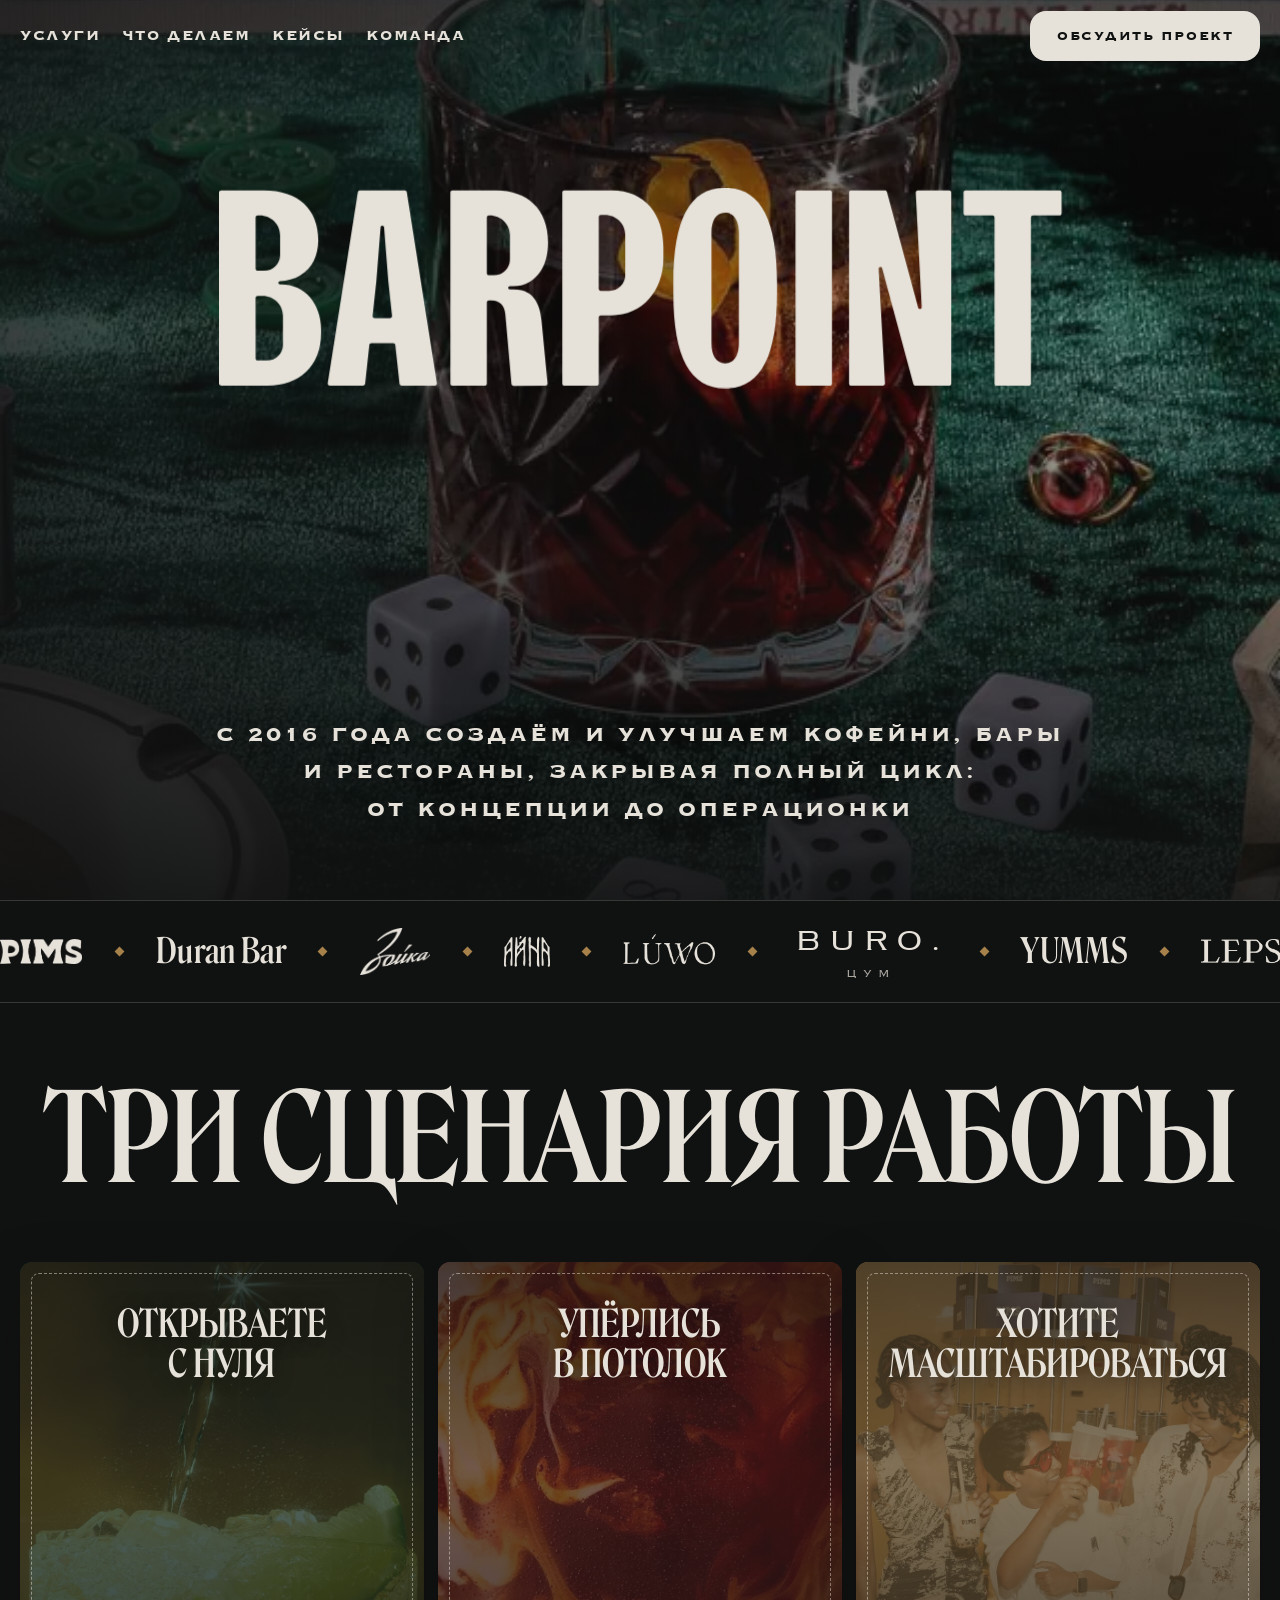
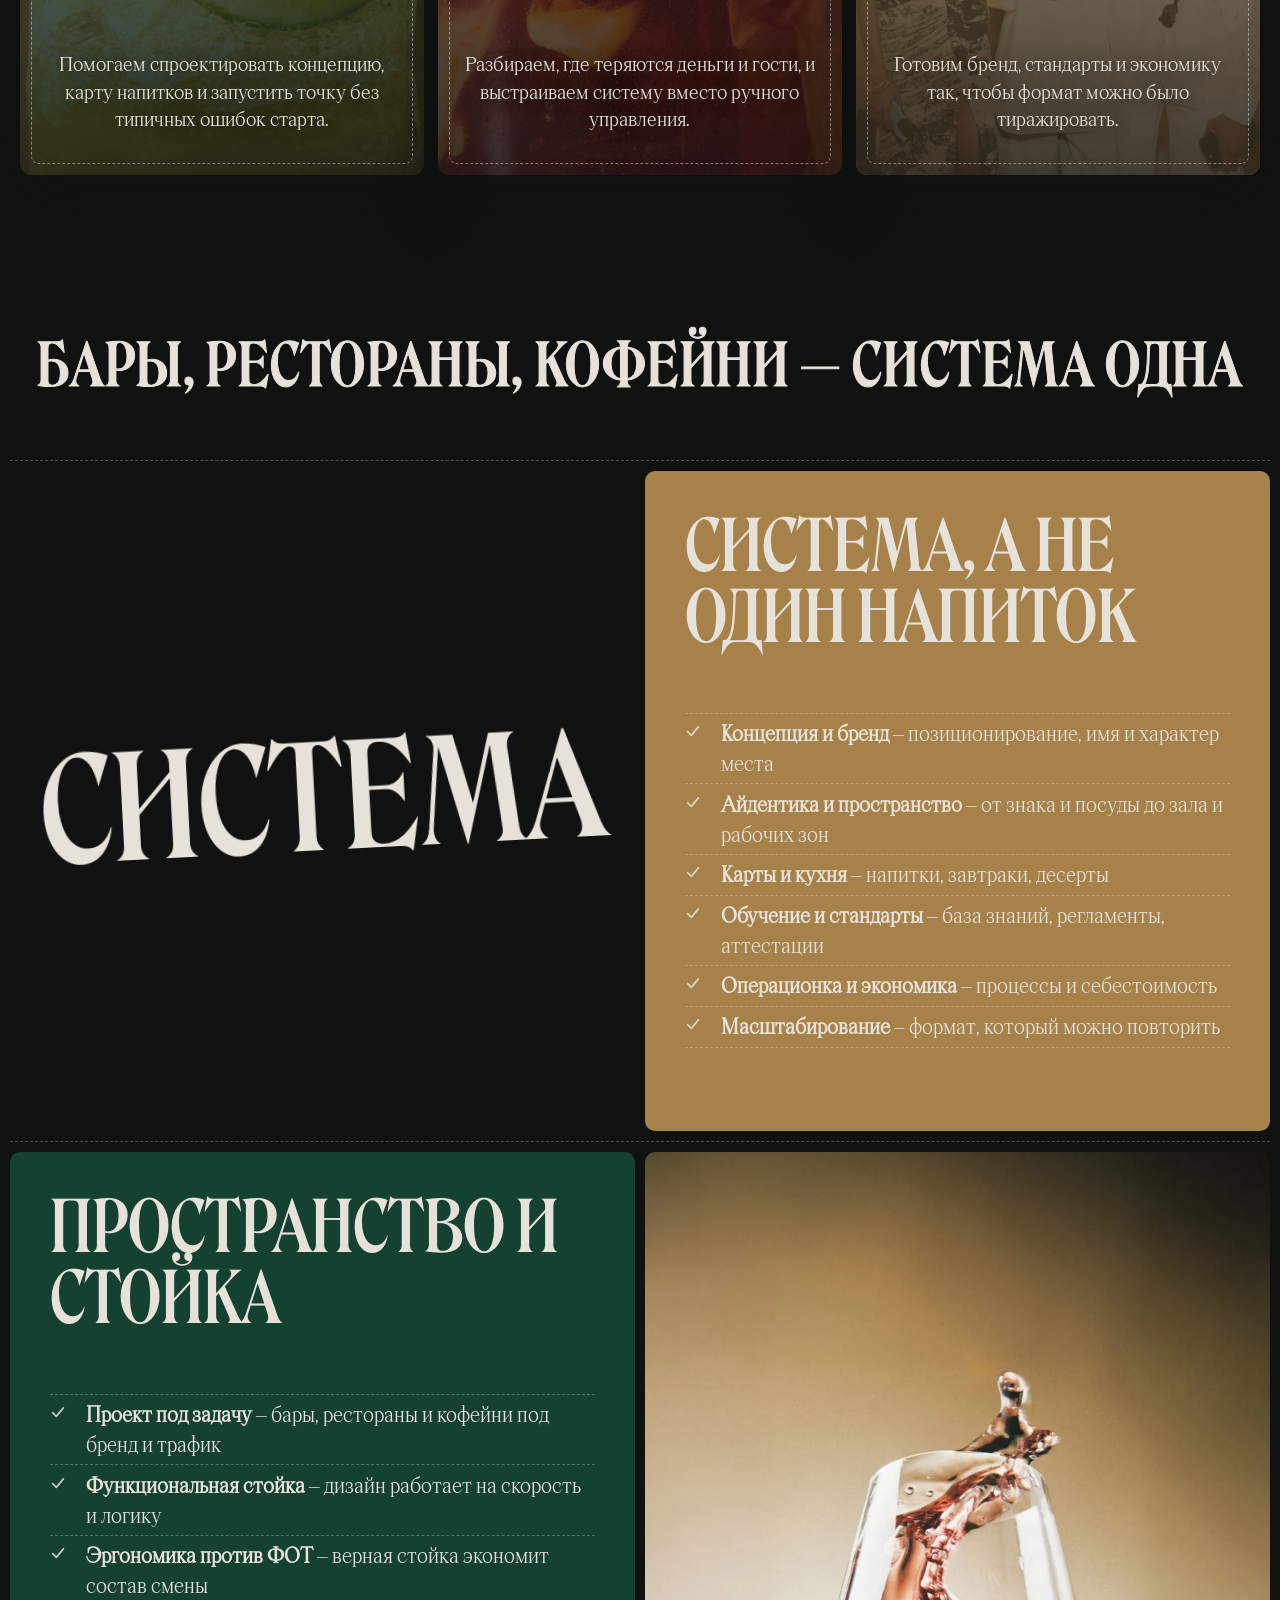
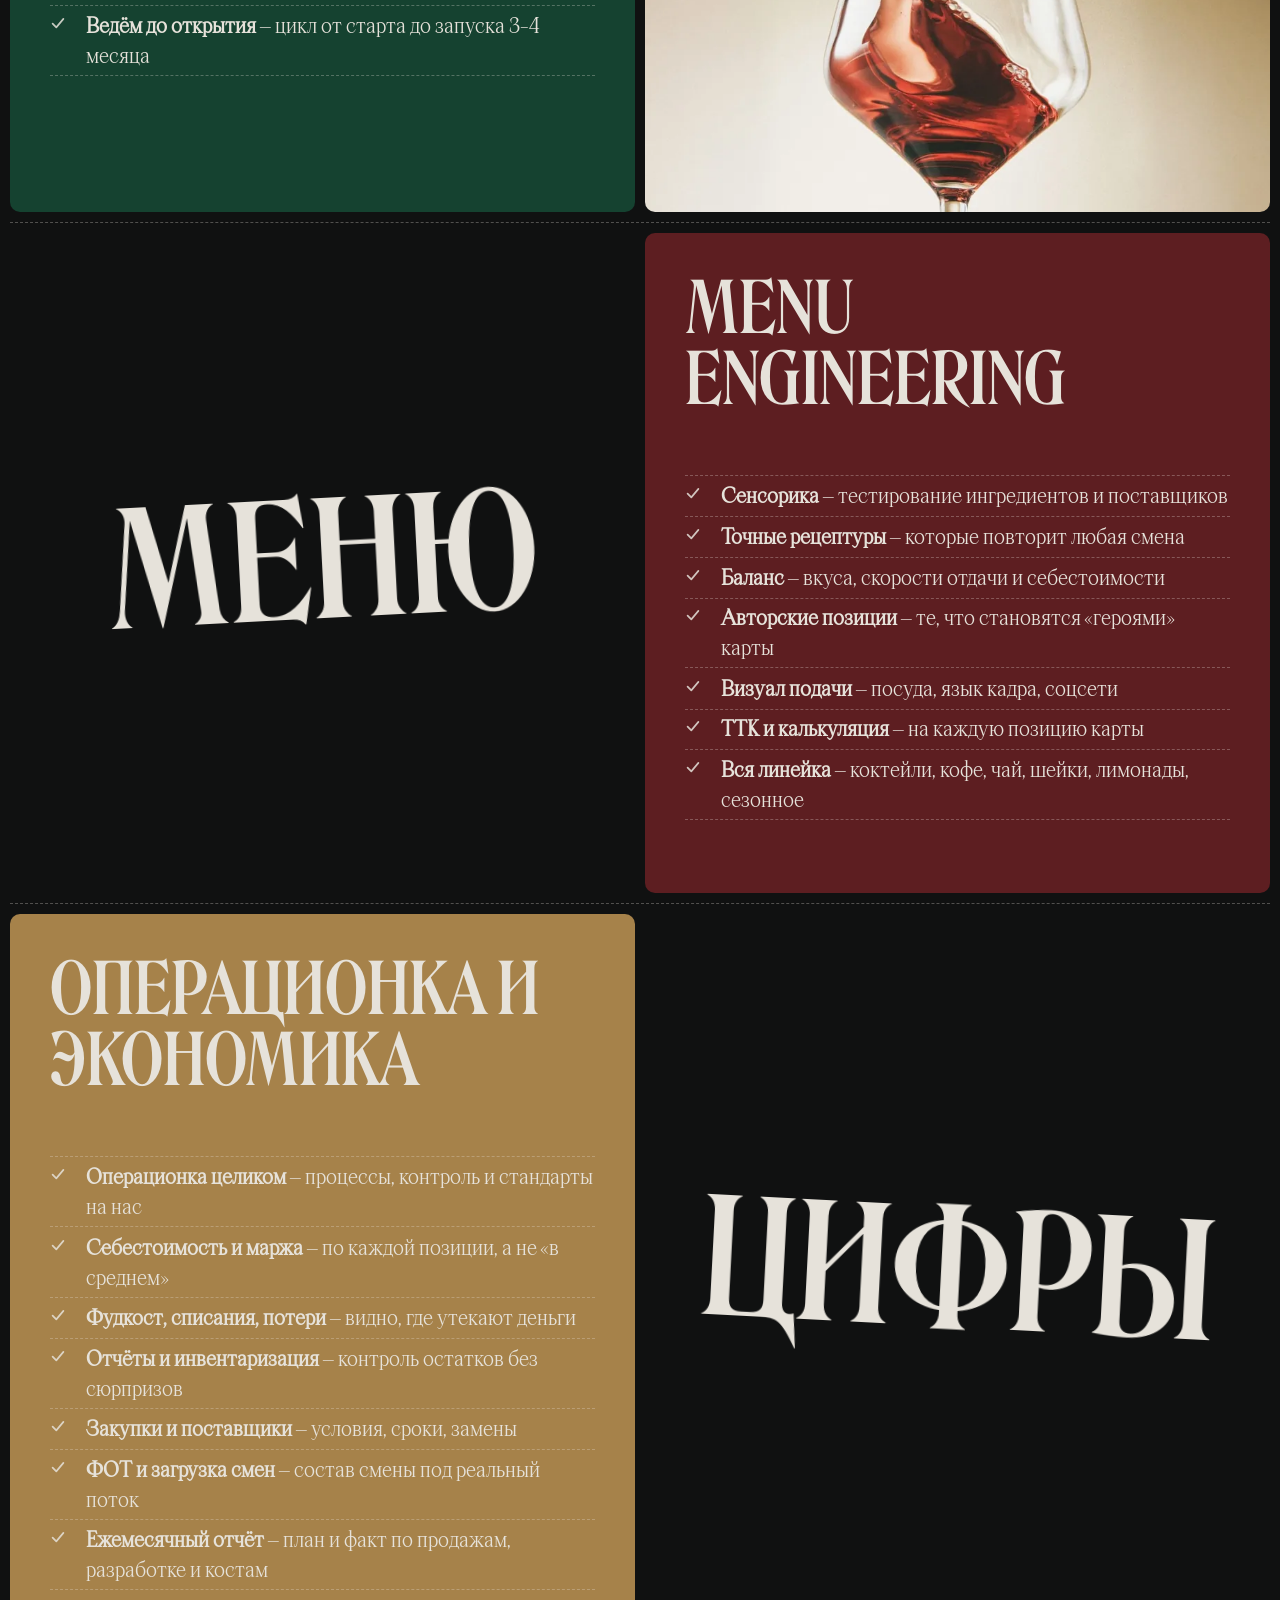
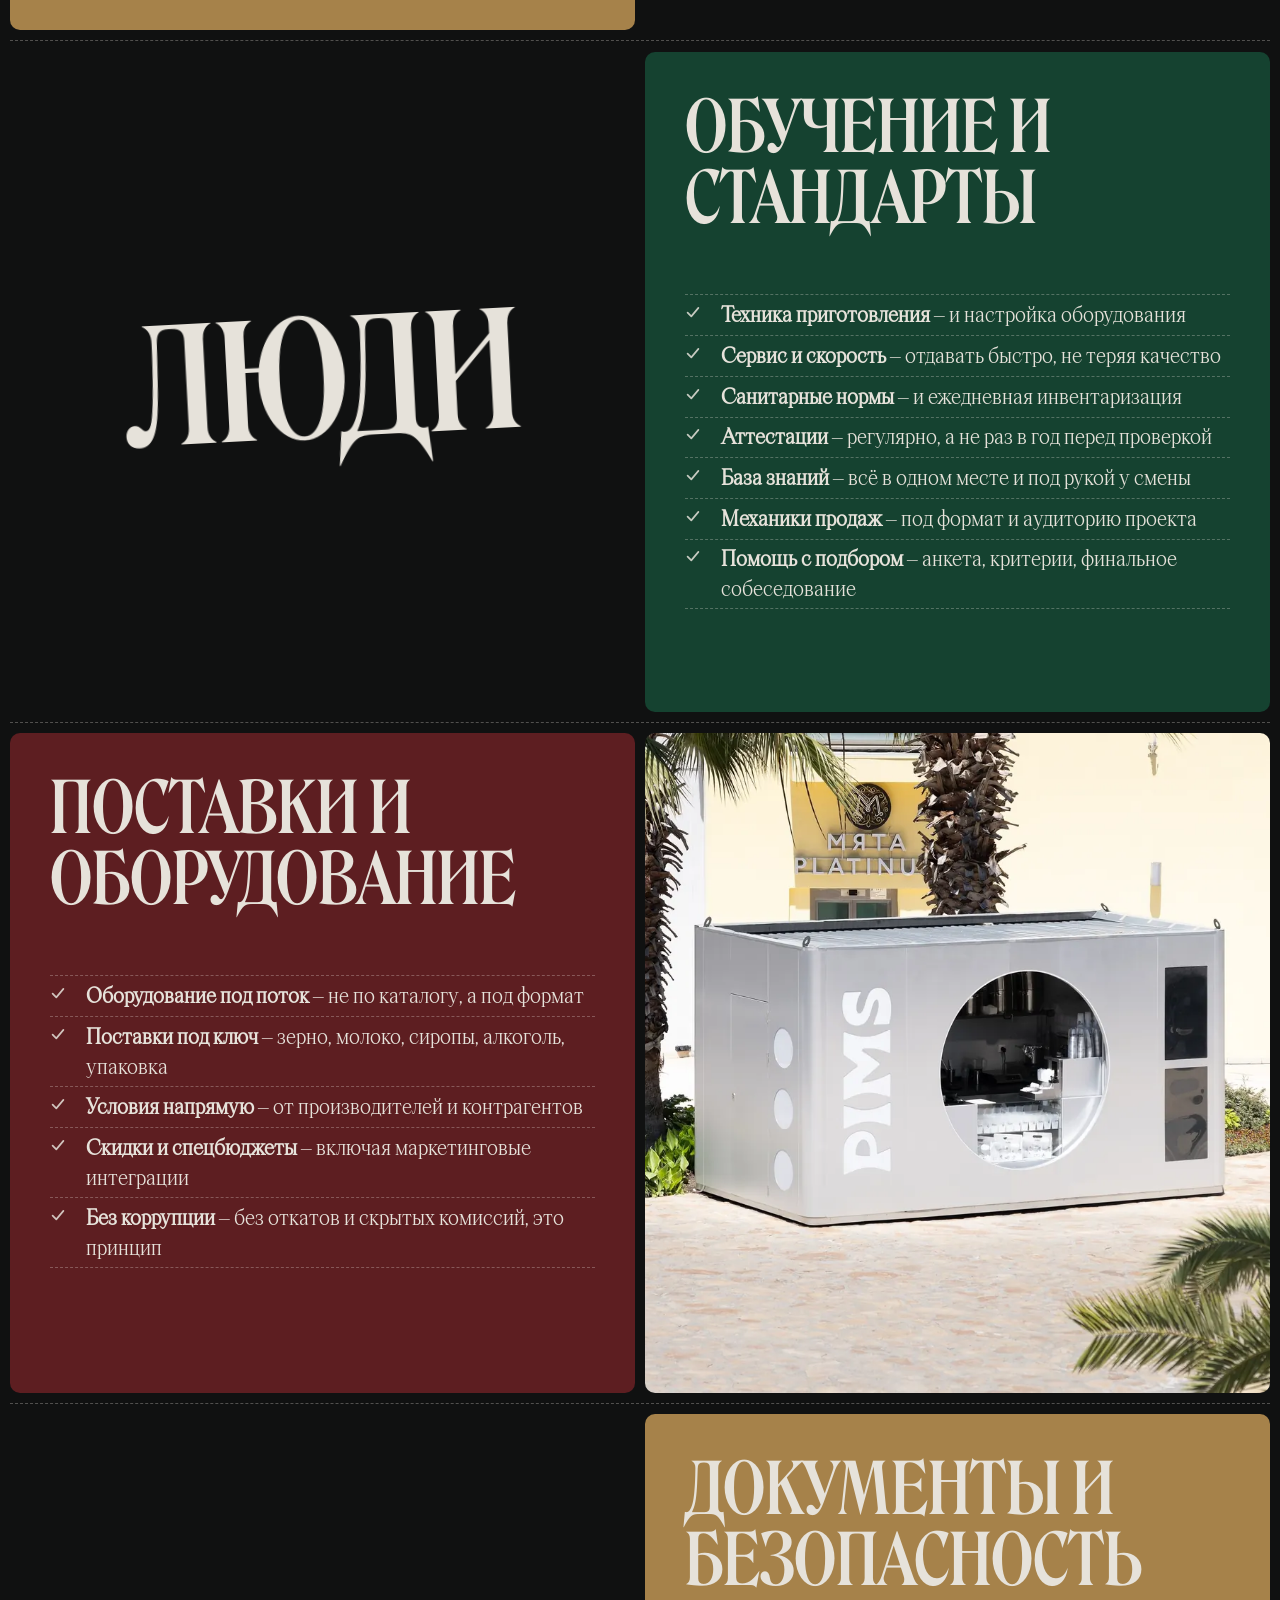
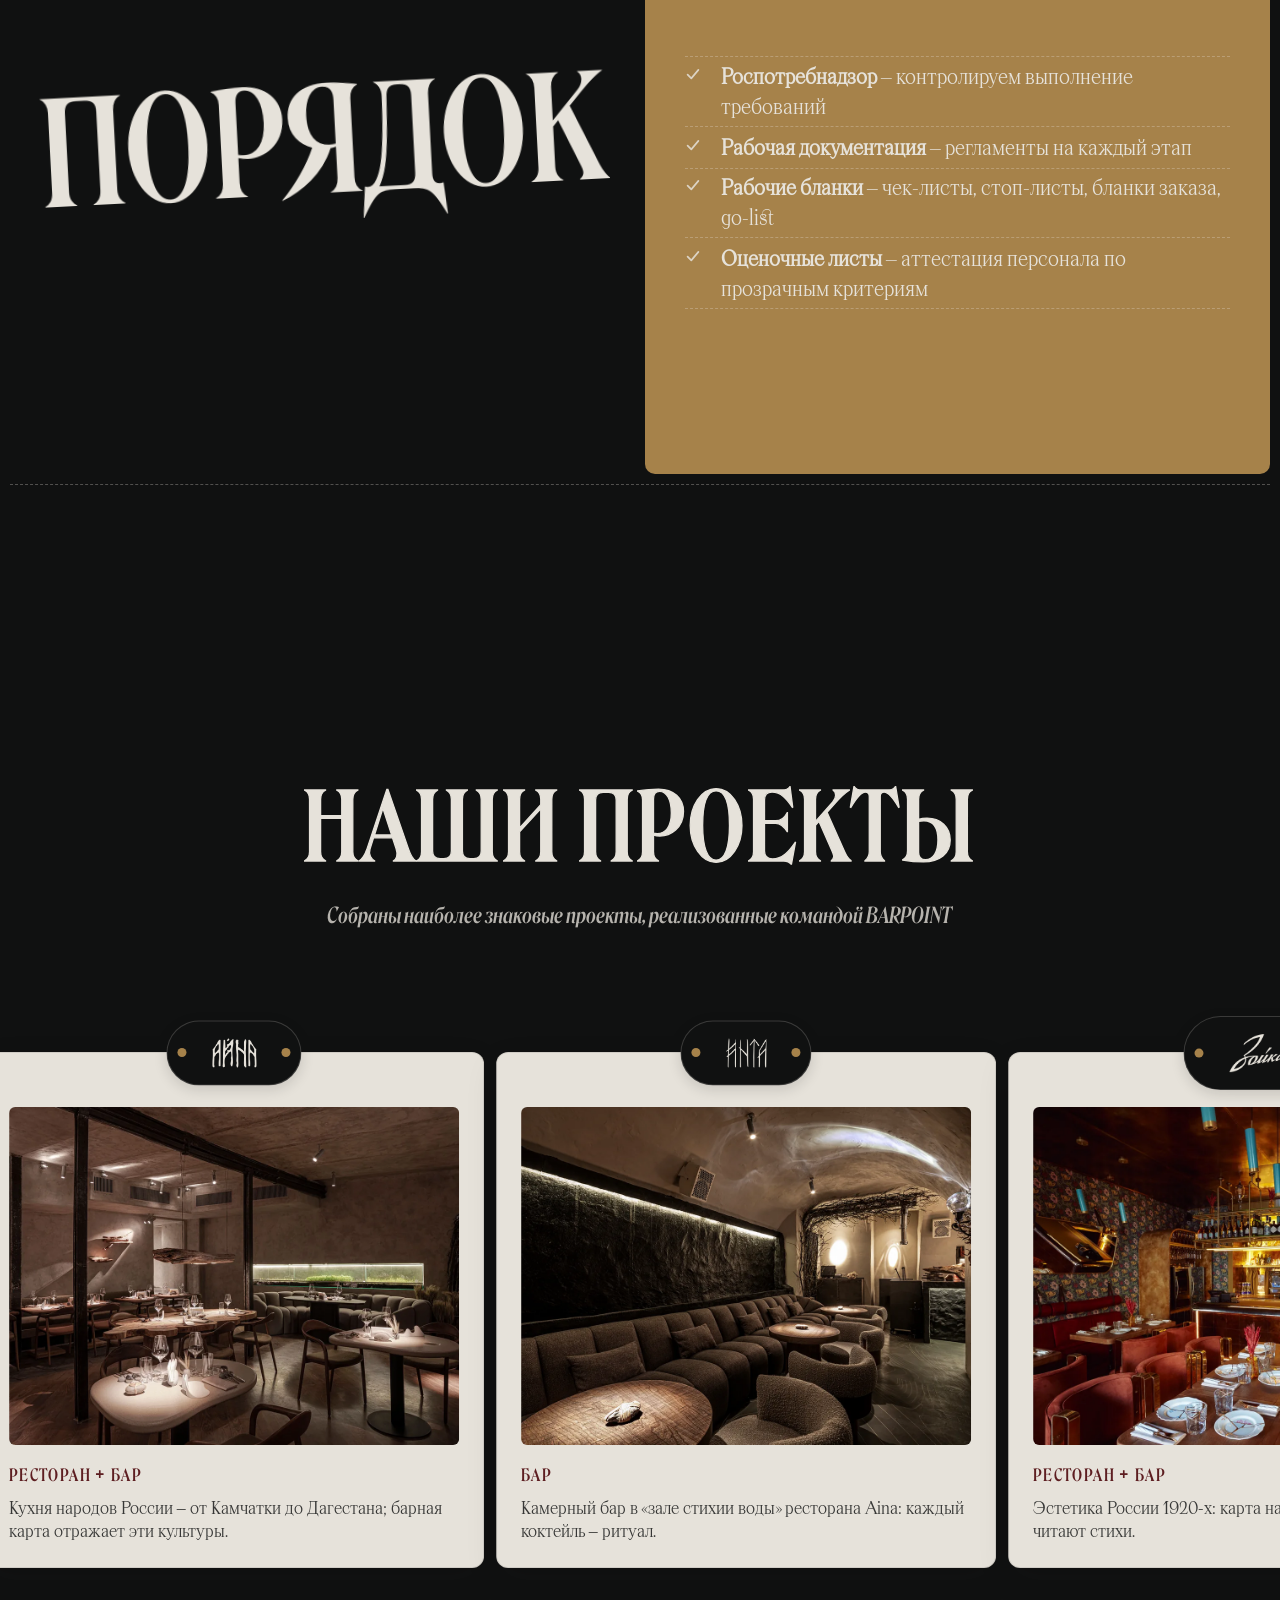
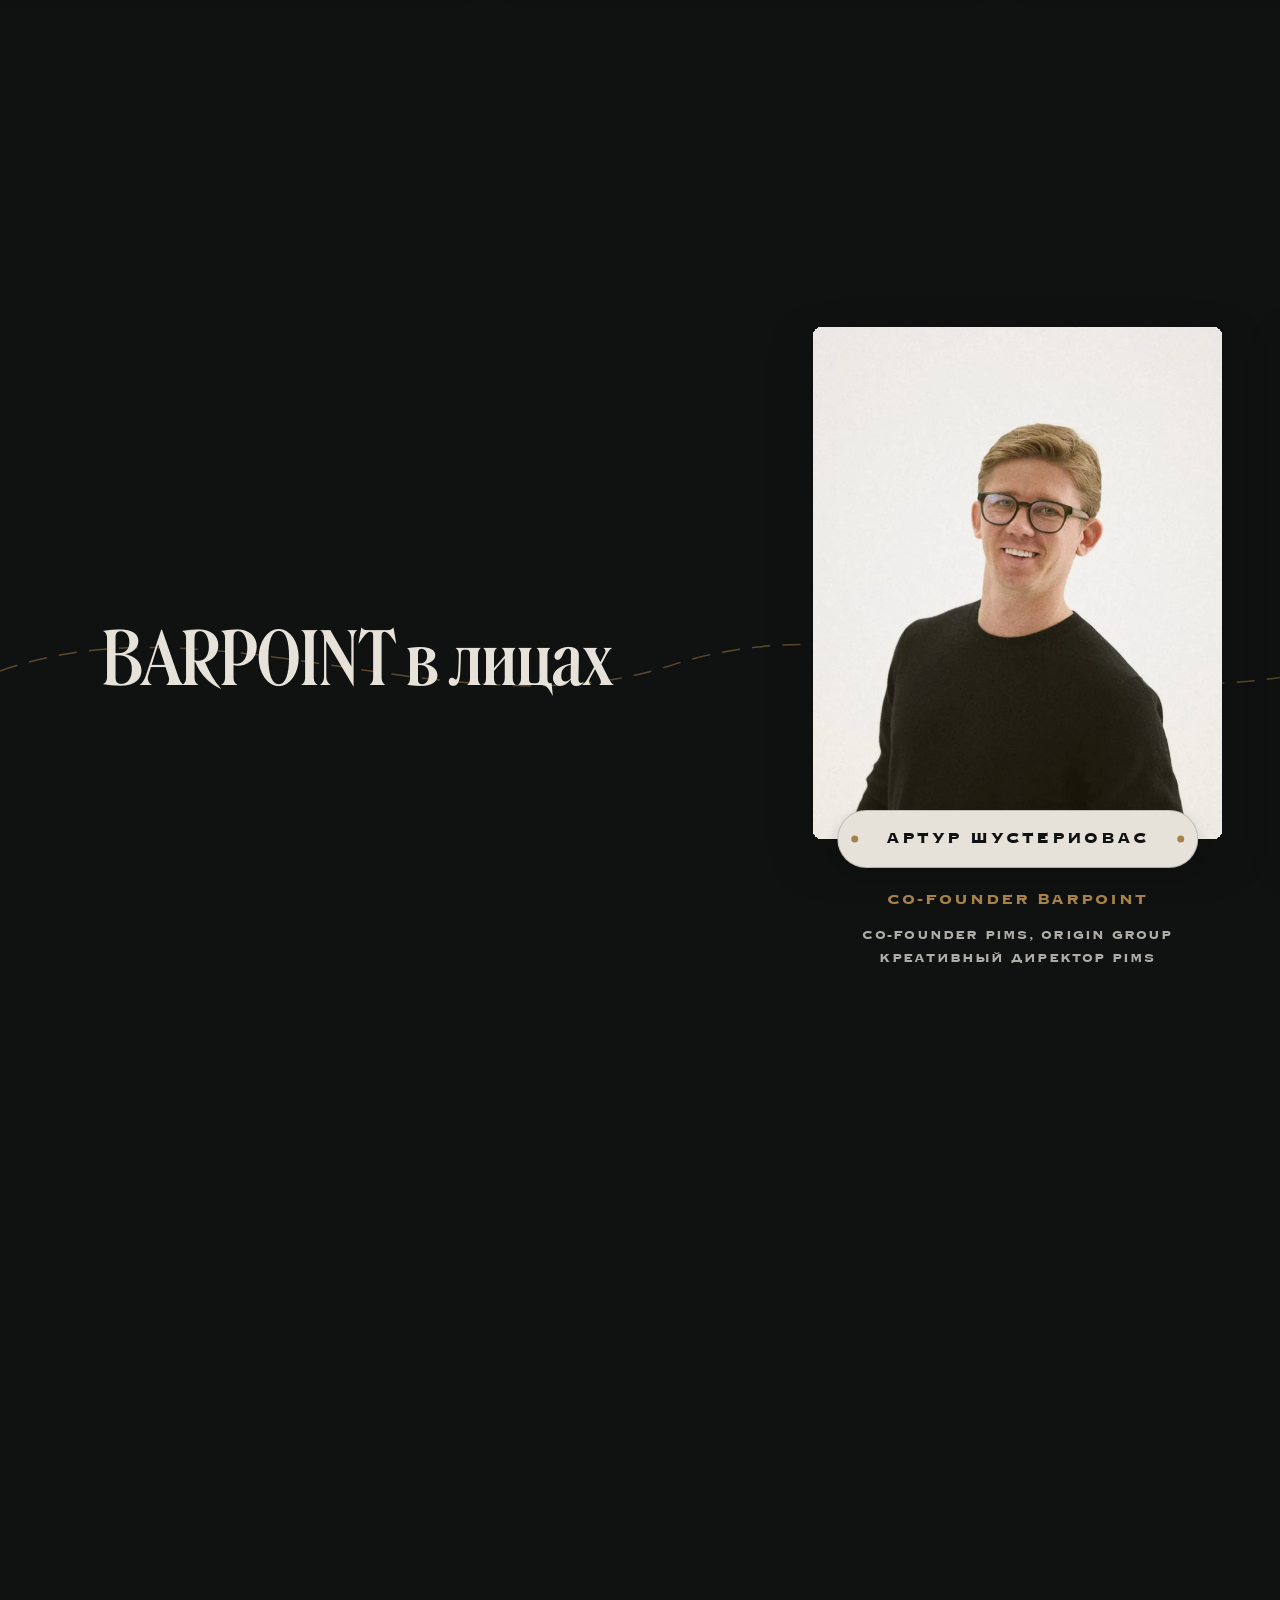
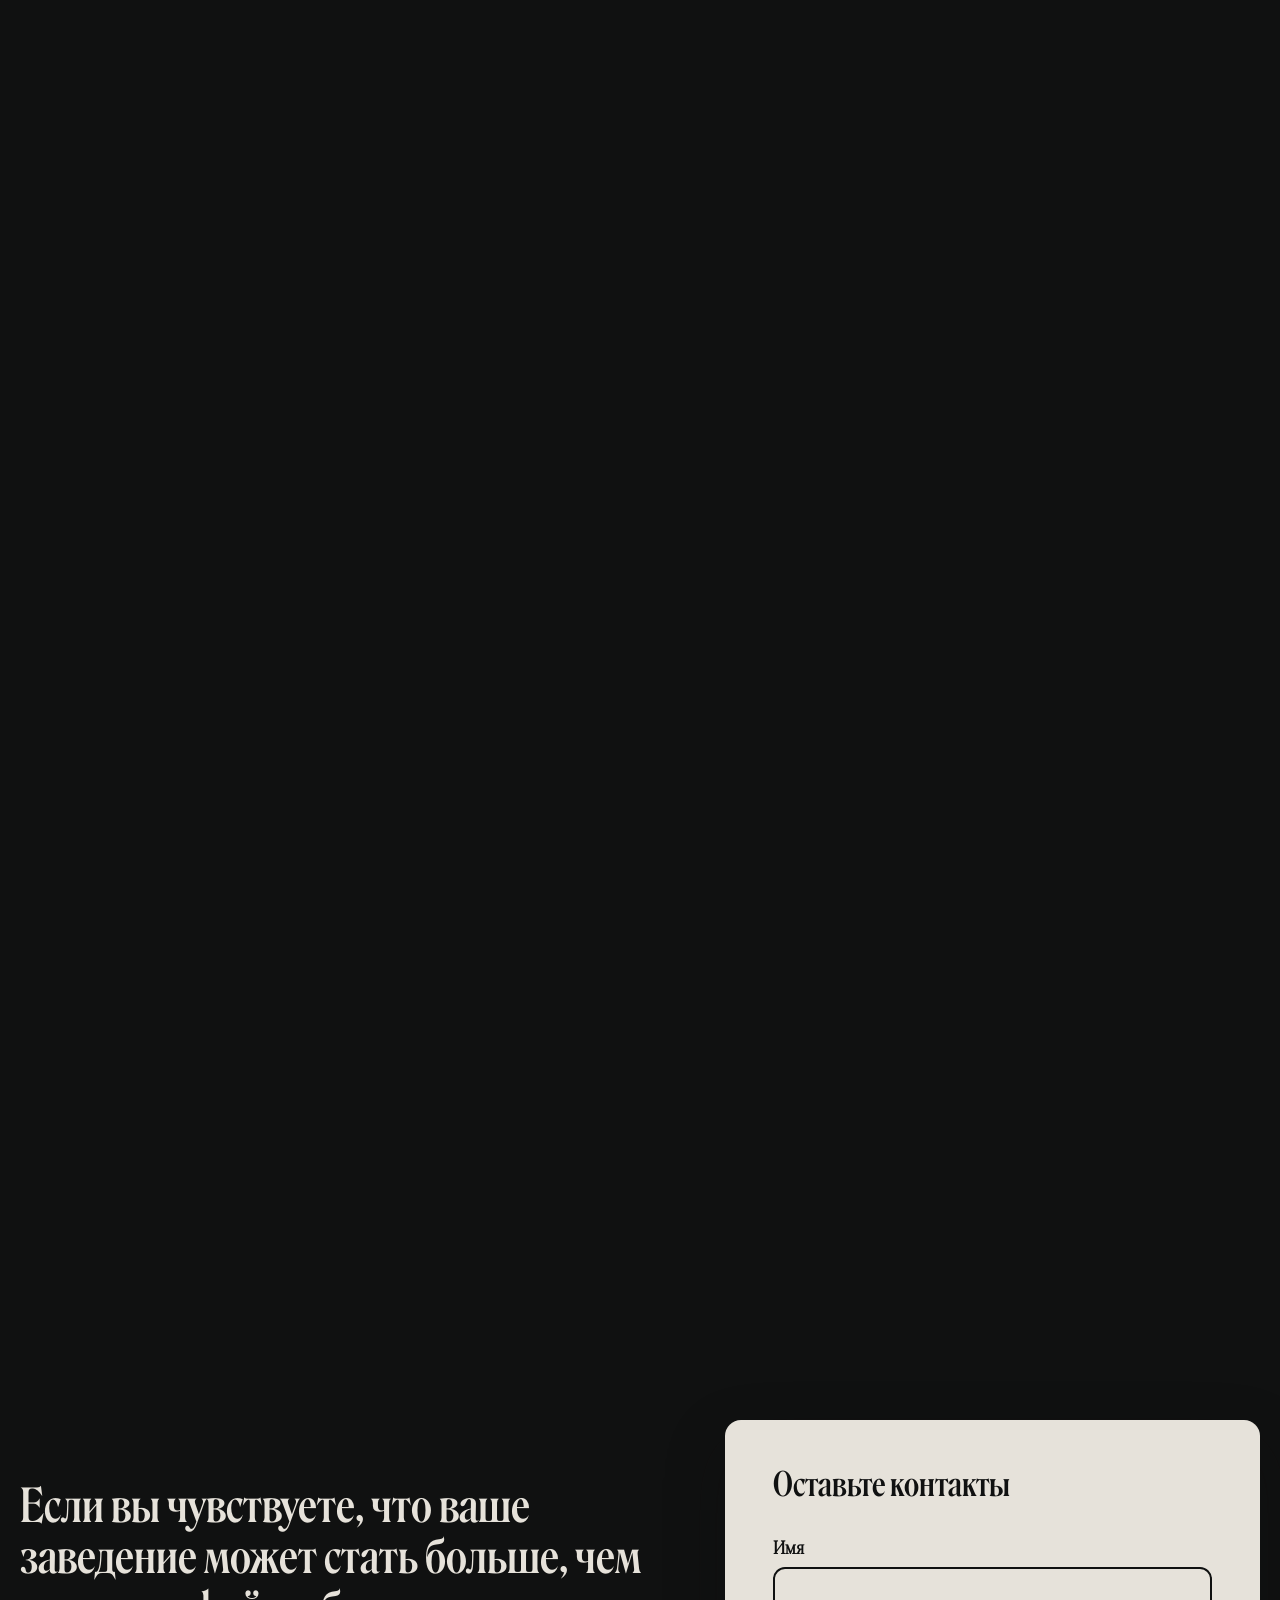
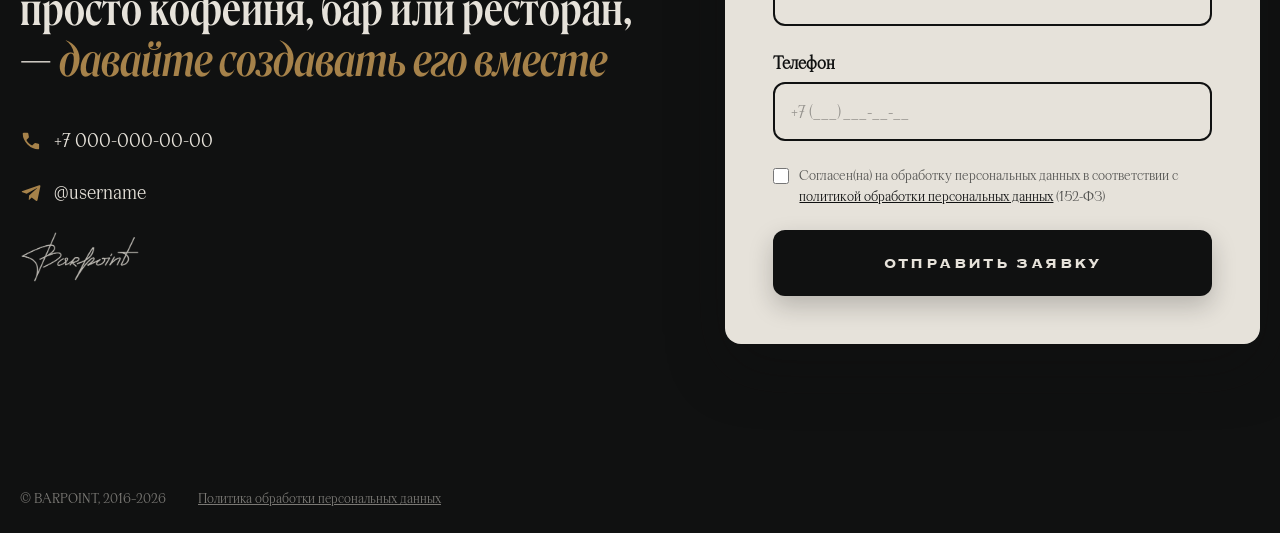
==== commit e88f76ca: "Плавность анимаций в кейсах; кадры Memo, Duran Bar, Buro Tsum и PIMS АНИМАЦИИ РАЗВОРОТА (жалобы клие" ====
--- a/index.html
+++ b/index.html
@@ -208,6 +208,18 @@
           <span class="mq__tsum">ЦУМ</span>
         </span>
       </span>
+      <!-- Правка 06.08: в строку добавлены ещё три проекта — YUMMS,
+           LEPS.ASIA и Poison Drop. У LEPS есть готовый знак, он и стоит
+           картинкой; у YUMMS и Poison Drop знаков заказчик пока не
+           присылал, поэтому имена набраны антиквой — тем же приёмом, что
+           у Duran Bar здесь и на плашках кейсов (mark.type "antiqua").
+           Порядок чередует знак и набор: два набранных имени подряд в
+           бегущей строке читались бы как один длинный текстовый кусок. -->
+      <span class="marquee__item mq mq--type">YUMMS</span>
+      <span class="marquee__item mq mq--logo">
+        <img class="mq__img mq__img--leps" src="assets/img/logo-leps-light.png" width="600" height="88" alt="LEPS.ASIA" loading="lazy" decoding="async">
+      </span>
+      <span class="marquee__item mq mq--type">Poison Drop</span>
     </div>
   </div>
 </section>
--- a/assets/css/style.css
+++ b/assets/css/style.css
@@ -699,8 +699,13 @@
 }
 
 /* ---------- фирменные начертания проектов ---------- */
-/* Duran Bar — контрастная антиква смешанным регистром, как в презентации */
-.mq--duran {
+/* Duran Bar — контрастная антиква смешанным регистром, как в презентации.
+   Правка 06.08: то же начертание получил класс .mq--type — под ним идут
+   YUMMS и Poison Drop, у которых знака ещё нет. Приём общий с плашками
+   кейсов (mark.type "antiqua", см. .pmark-type), поэтому и в ленте, и в
+   строке имя выглядит одинаково. Когда заказчик пришлёт знаки, элемент
+   меняется на mq--logo с картинкой — правило можно будет снять. */
+.mq--duran, .mq--type {
   font-family: "Roslindale Display Condensed", "Times New Roman", serif;
   font-weight: 500; font-style: normal;
   font-size: calc(var(--mq) * 1.06);
@@ -736,6 +741,11 @@
 /* PIMS — чистая капитель без выносных, поэтому высота знака = высота
    капители соседей (у «S» лишь типографский овершут в пару пикселей) */
 .mq__img--pims  { height: calc(var(--mq) * .76); }
+/* LEPS.ASIA — та же история, что у PIMS: файл (600×88) обрезан ровно по
+   капители, выносных нет, поэтому и множитель тот же. Знак вчетверо
+   длиннее прочих — это длина самого слова, ужимать его по высоте ради
+   ширины нельзя, иначе капитель уедет ниже соседей. */
+.mq__img--leps  { height: calc(var(--mq) * .76); }
 
 /* 6.3 PAS и 6.4 Философия — секции и стили УДАЛЕНЫ по ТЗ14 §2–3;
    «Три сценария» (id=about) занял место PAS сразу после трастстрипа */
@@ -1531,14 +1541,29 @@
     display: block;
     position: absolute; inset: 0; top: -40px; height: calc(100% + 2.5rem);
     z-index: 0; opacity: .1;
+    overflow: hidden;
+  }
+  /* ПРАВКА 06.08 (вторая): тайл переехал на ::before, а лента — с
+     background-position на transform. Сдвиг фона — paint-свойство:
+     браузер перерисовывал полноэкранную плитку КАЖДЫЙ КАДР на главном
+     потоке всё время, пока открыт кейс, и этим отъедал бюджет у всех
+     анимаций разворота (вступление, подмена кадров, влёт блоков).
+     transform едет на композиторе — главный поток свободен, рисунок
+     движения тот же. Слой на 95px (один тайл) шире и сдвинут влево на
+     столько же: за цикл он уезжает вправо ровно на тайл, левый свес
+     закрывает открывающуюся кромку, а фаза узора в нулевой и конечной
+     точках совпадает — шва нет. opacity интро-твина живёт на родителе
+     и на ::before действует как раньше. */
+  .cover__pattern::before {
+    content: ""; position: absolute; inset: 0; left: -95px;
     background-image: url(../img/case-pattern.png);
     background-repeat: repeat;
     background-size: 95px 158px;
     animation: 12s linear infinite cover-pattern;
   }
 }
-@keyframes cover-pattern { 0% { background-position: 0 0; } to { background-position: 95px 0; } }
-@media (prefers-reduced-motion: reduce) { .cover__pattern { animation: none; } }
+@keyframes cover-pattern { 0% { transform: translate3d(0, 0, 0); } to { transform: translate3d(95px, 0, 0); } }
+@media (prefers-reduced-motion: reduce) { .cover__pattern::before { animation: none; } }
 
 /* ---------- контейнер ---------- */
 .cover__inner {
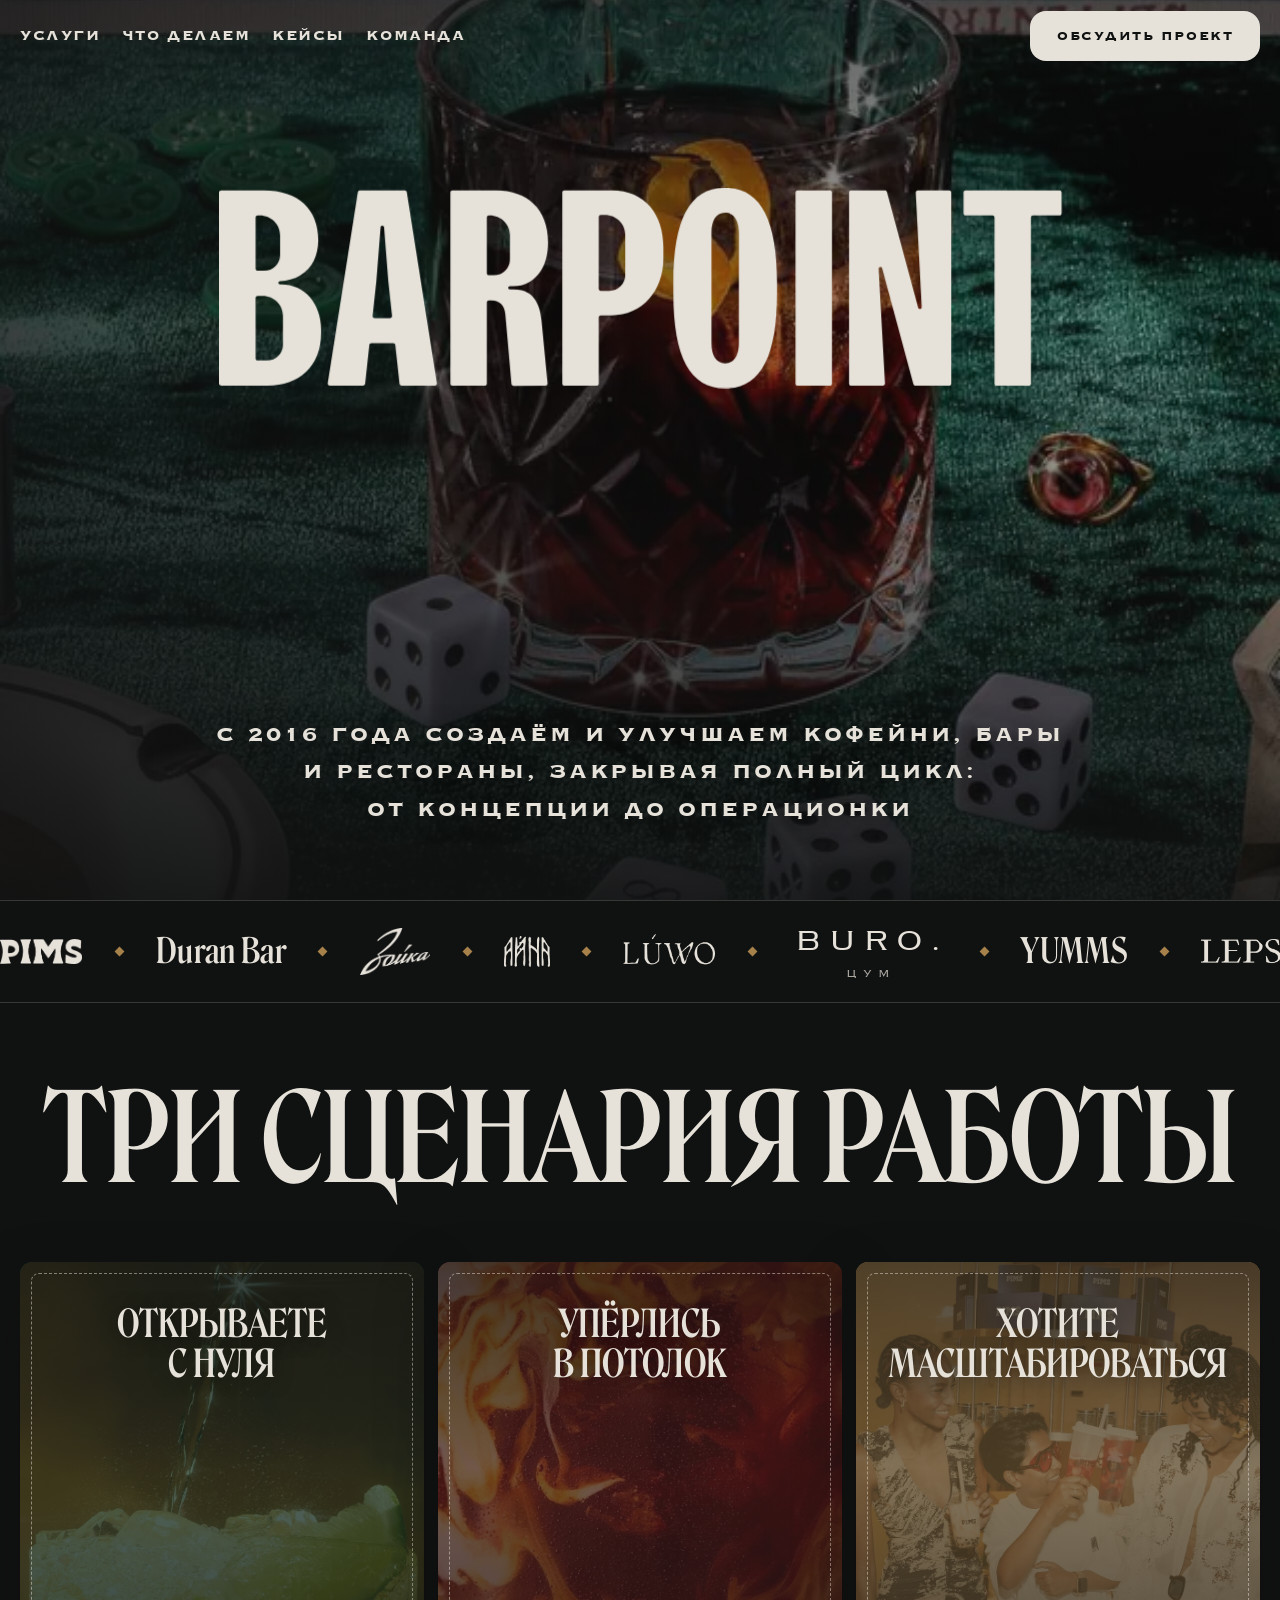
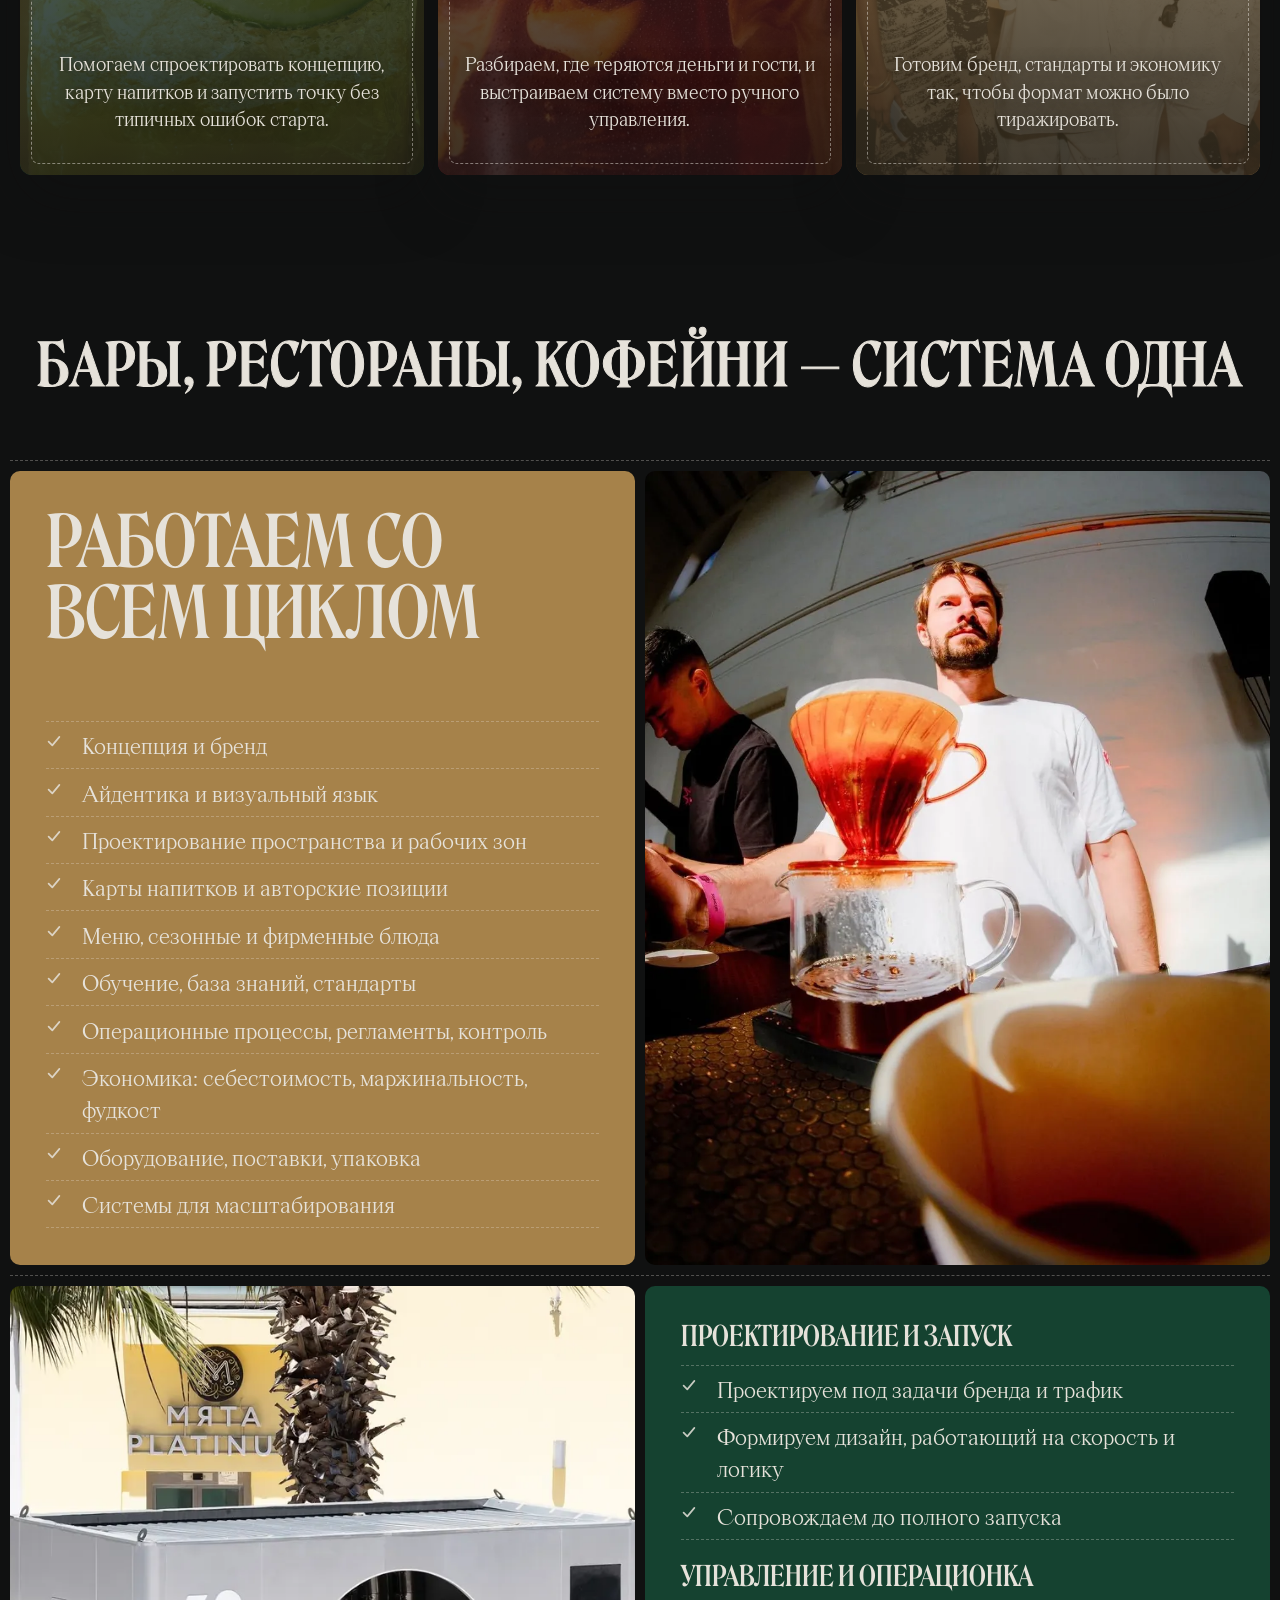
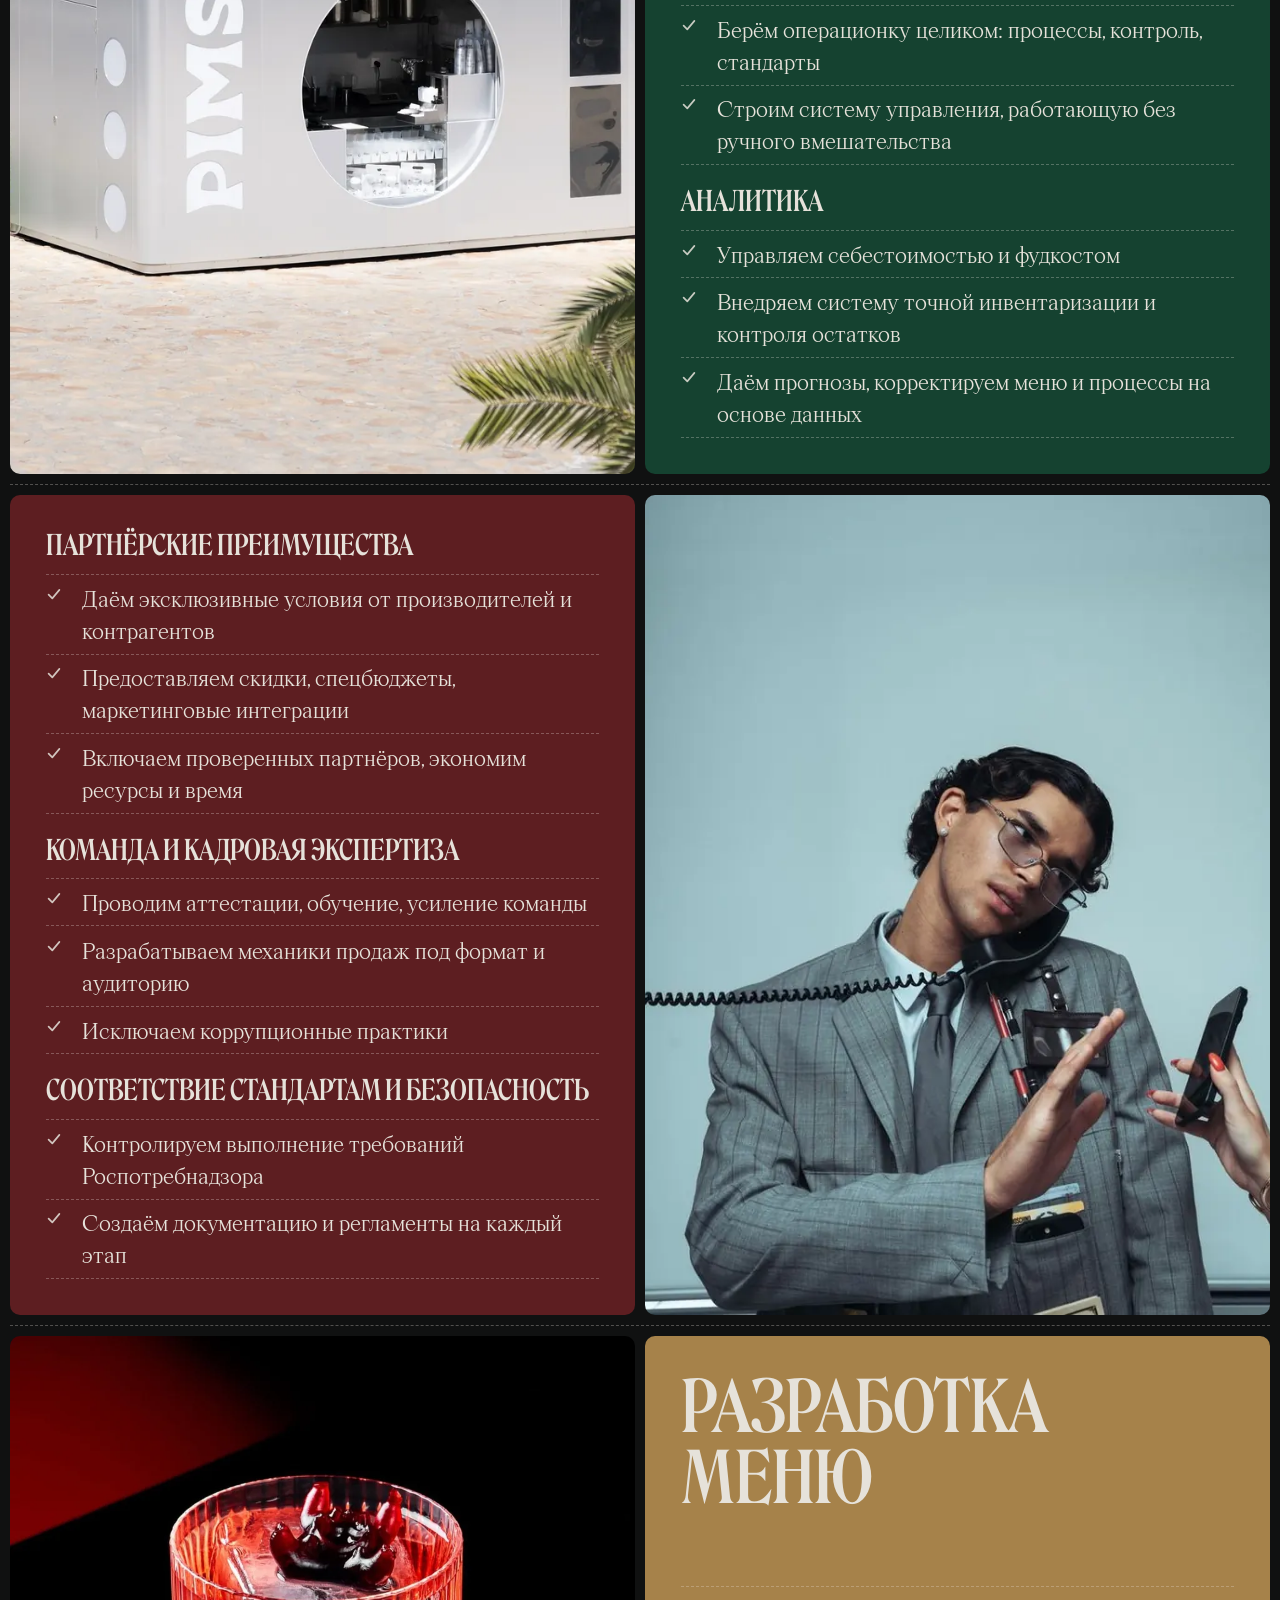
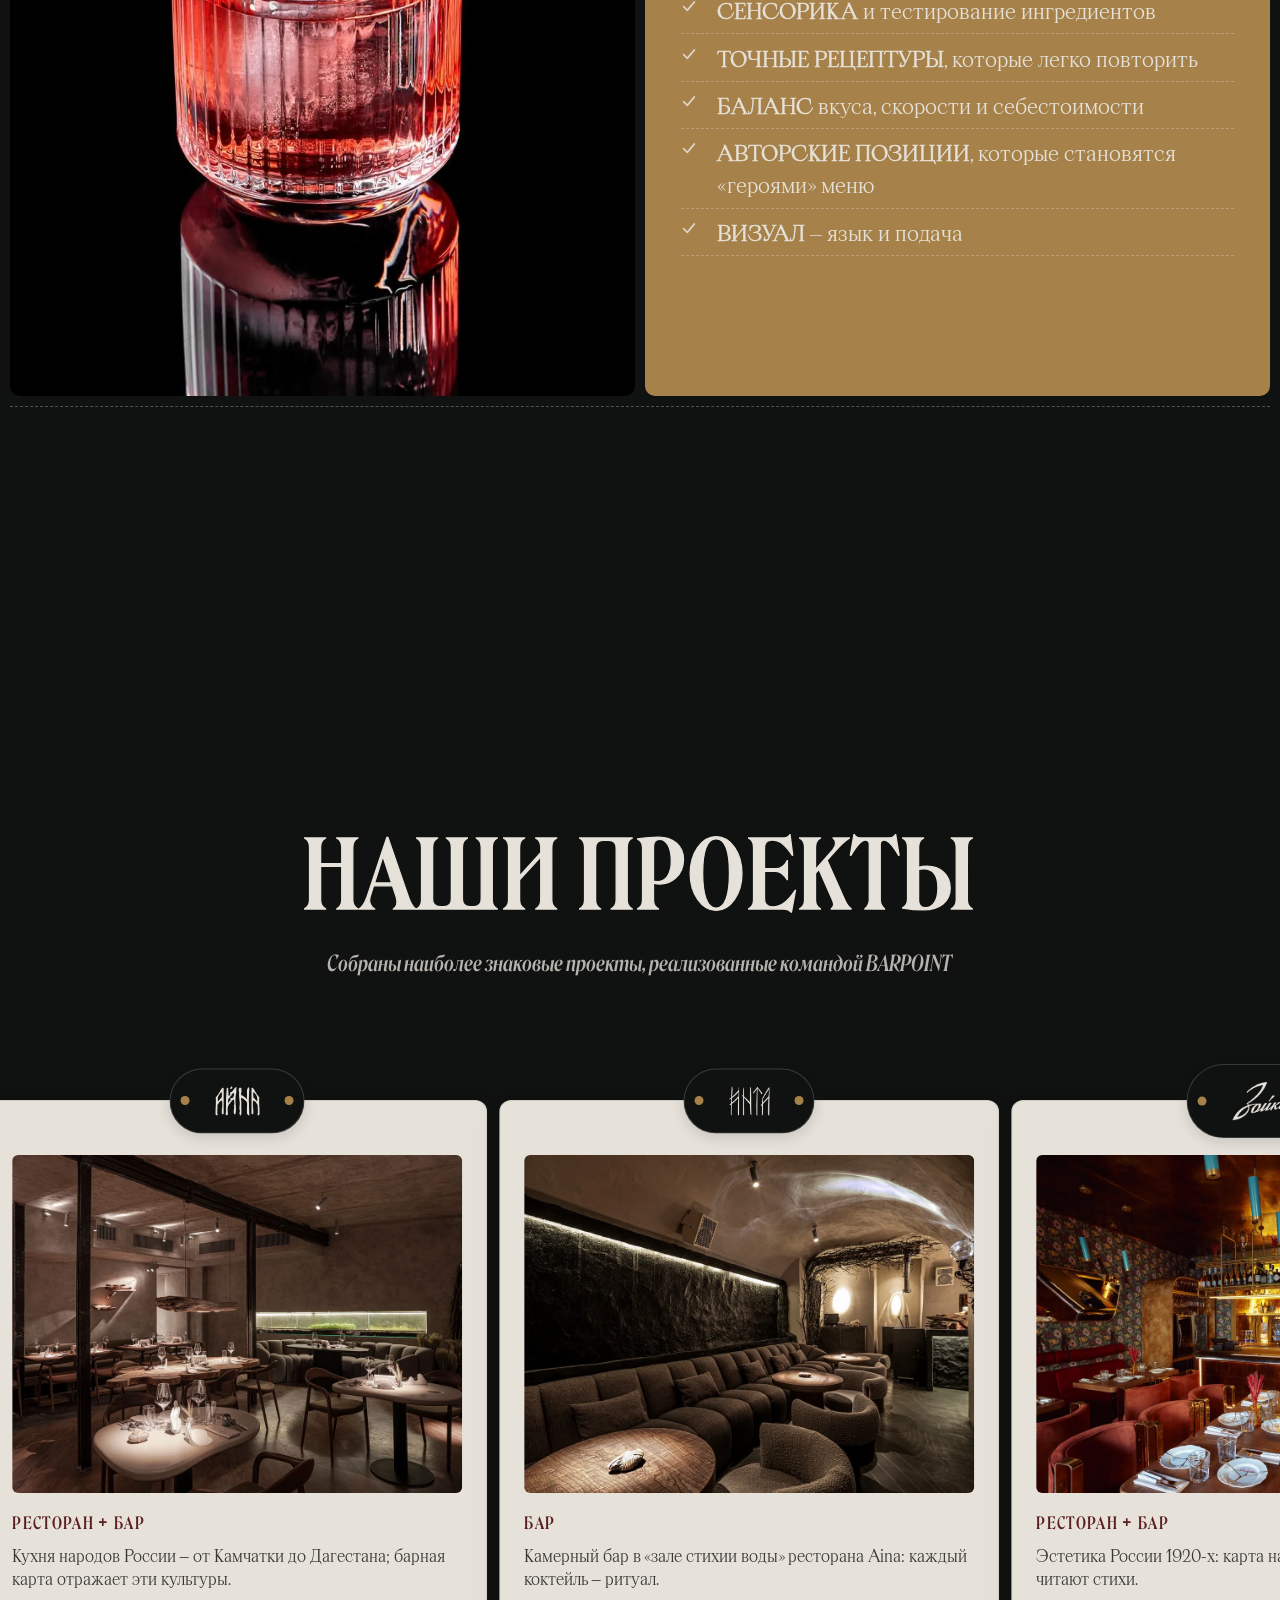
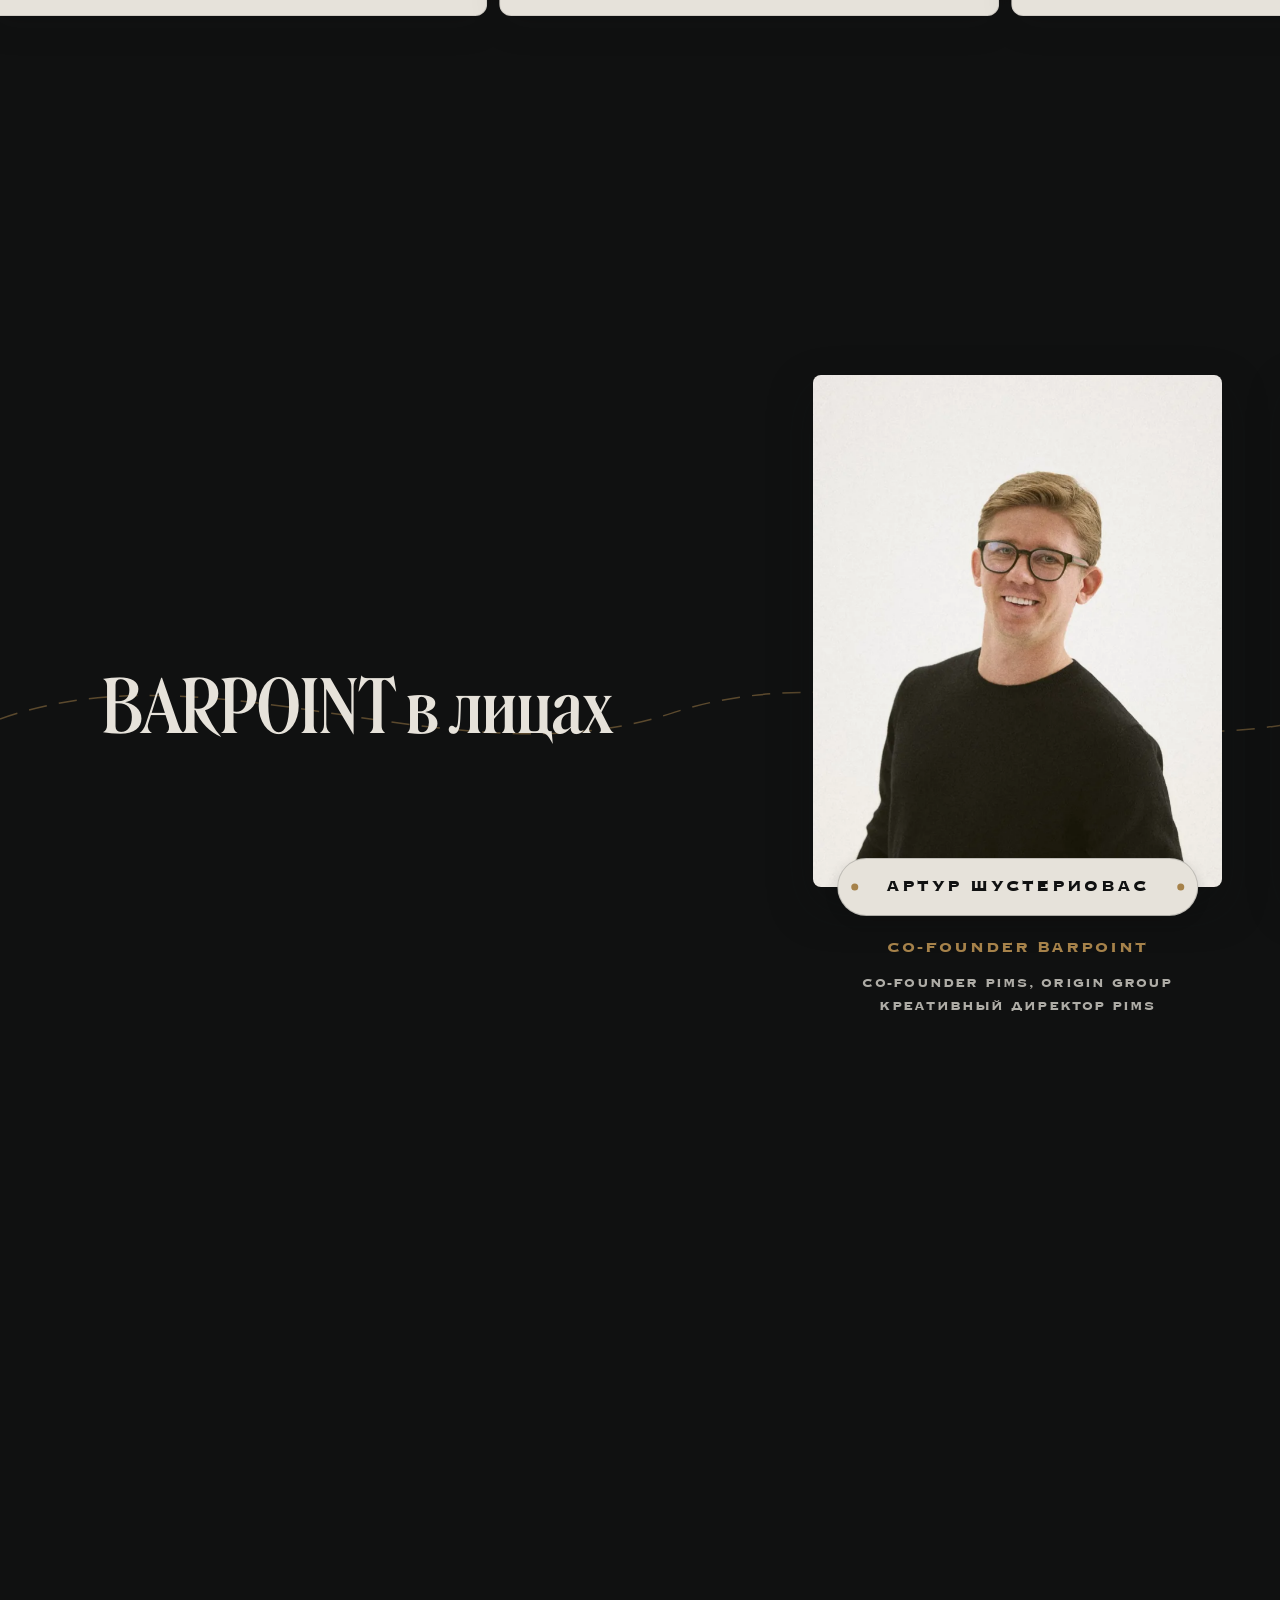
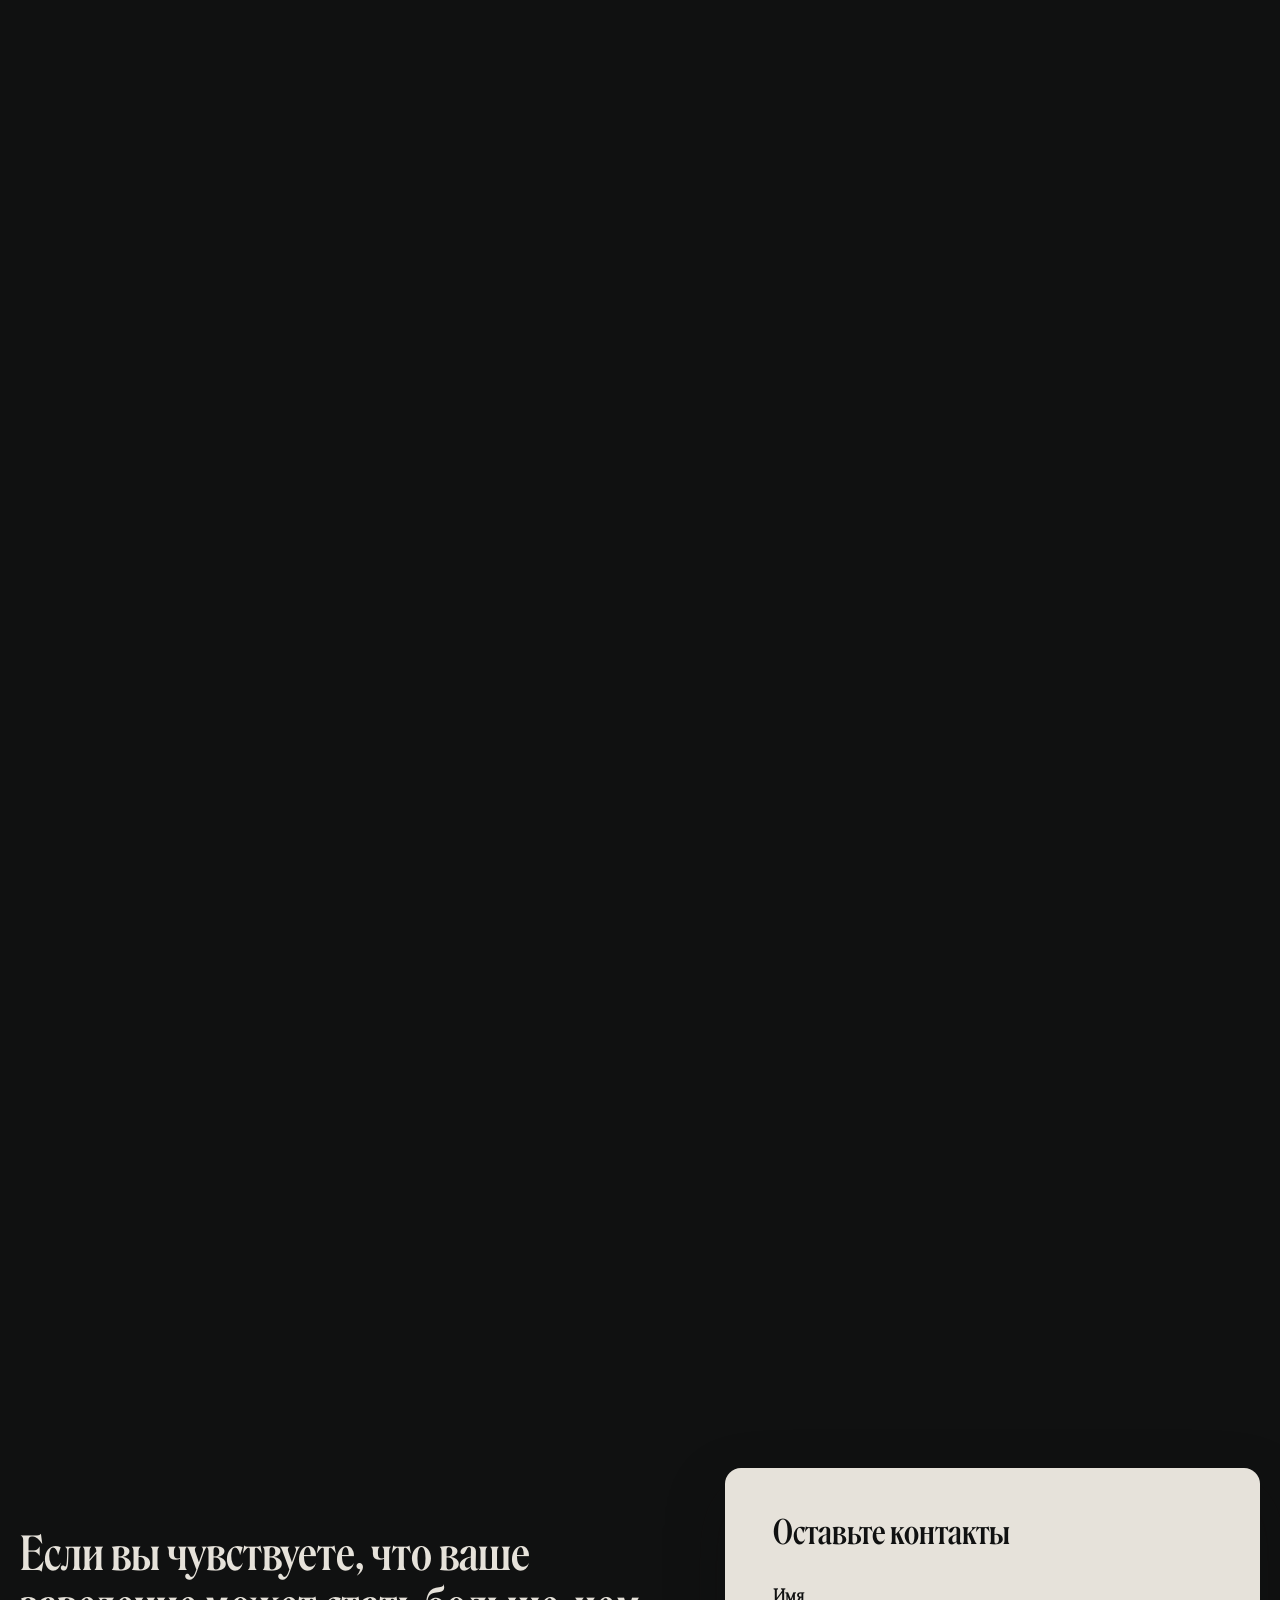
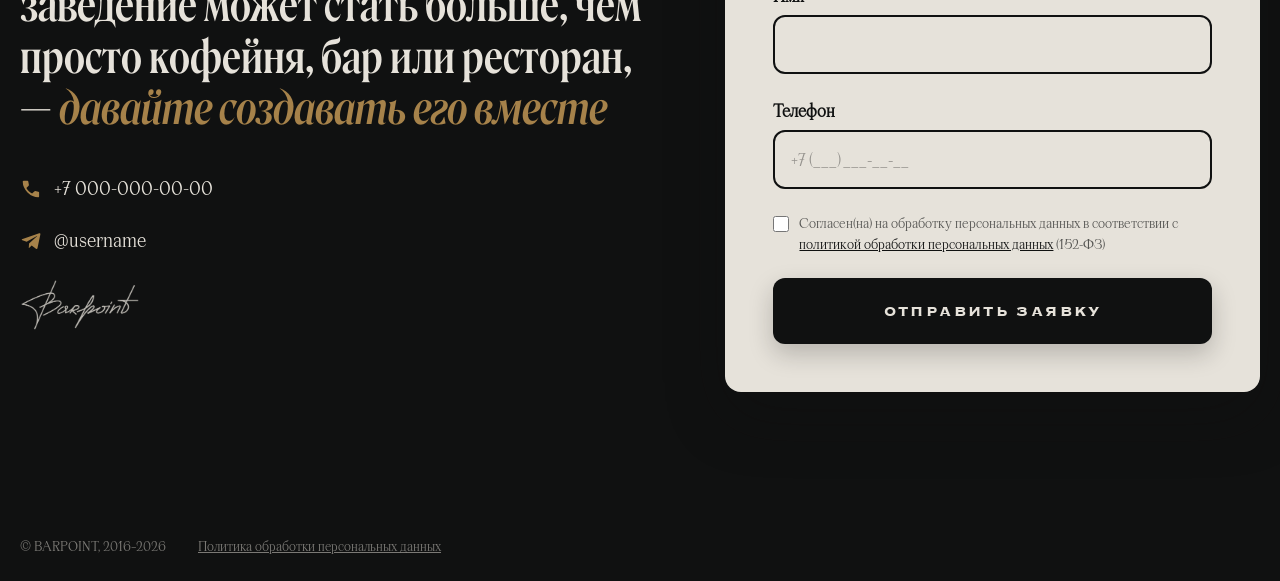
==== commit edaf07c6: "Карточки услуг: четыре блока по тексту заказчика вместо семи Содержимое секции «Бары, рестораны, коф" ====
--- a/index.html
+++ b/index.html
@@ -318,14 +318,27 @@
      снято вместе с двумя запиненными блоками-слайдерами. Услуга у нас
      одна и та же — для бара, ресторана и кофейни, а деление надвое ещё
      и не оставляло места ресторанам.
-     Стороны чередуются (--flip у нечётных), цвет панели идёт по кругу
-     янтарь → айвори → вино, как index%3 у референса.
-     Тёмная часть бывает трёх видов:
+     ПРАВКА 07.08 — ТЕКСТ И ЧИСЛО КАРТОЧЕК ОТ ЗАКАЗЧИКА (файл «Текст для
+     карточек.txt»). Было семь карточек, стало четыре, содержимое
+     переписано целиком. Отсюда две перемены в раскладке:
+       — ТЕКСТ ПЕРВОЙ КАРТОЧКИ СТОИТ СЛЕВА, дальше стороны чередуются.
+         Значит --flip теперь у ПЕРВОЙ и ТРЕТЬЕЙ (панель уходит влево,
+         кадр вправо), а не у второй и четвёртой, как было до правки;
+       — вторую половину ряда во ВСЕХ четырёх занимает кадр (--media).
+     Тёмная часть по-прежнему бывает трёх видов:
        --head  полный заголовок карточки;
        --word  одно короткое слово, как “WHY?” у референса;
        --media кадр из проектов.
-     Слова тёмной части намеренно короткие (4–5 знаков): кегль 180px
-     референса живёт ровно до тех пор, пока слово влезает в половину ряда.
+     Сейчас используется только --media; правила .wcard__q в style.css
+     оставлены, вернуть крупное слово можно сменой одного класса. Если
+     возвращать будете — там же расписано ограничение на длину слова.
+     Цвет панели идёт по кругу янтарь → изумруд → вино, как index%3.
+     Внутри панели два вида набора, оба продиктованы файлом заказчика:
+       .wcard__title  большой заголовок — там, где в файле «Название»;
+       .wcard__sub    маленький заголовок своей группы пунктов — там,
+                      где строка набрана капсом.
+     У второй и третьей карточек «Названия» в файле нет, поэтому нет и
+     большого заголовка: они собраны из трёх групп каждая.
      Появление — общей лентой на карточку, см. playCard в reveal.js;
      data-gsap-* внутри карточек НЕ ставим, иначе отыграет дважды. -->
 <section class="section wcards" id="services" data-bg="#101111">
@@ -340,36 +353,34 @@
 
   <div class="wcards__stack" data-wcards>
 
-    <article class="wcard wcard--amber">
-      <!-- Правка 05.08: было «Работаем со всем циклом заведения» — заказчик
-           попросил одно слово. Вместе с фразой ушла и ступень --head (кегль
-           под многострочный текст): одно слово набирается тем же крупным
-           начертанием, что «Меню», «Цифры», «Люди», «Порядок».
-           Вторая правка 05.08: «Цикл» → «Система». Слово намеренно повторяет
-           зачин заголовка панели — так же устроен и референс, где над
-           «WHY CARRY BUCKS SAUCE» стоит «WHY?».
-           ДЛИНА СЛОВА ЗДЕСЬ — ОГРАНИЧЕНИЕ, А НЕ ВКУС: кегль равен 12.5vw,
-           а половина ряда — (100vw − 20)/2, поэтому слово с наклоном в 3°
-           обязано укладываться в 3.92 кегля. На 180px это 706px, и
-           «СИСТЕМА» занимает 685. «РЕГЛАМЕНТ» (851) или «КОНТРОЛЬ» (762)
-           сюда уже не поместятся — проверять замером, а не на глаз. -->
-      <div class="wcard__aside wcard__aside--word">
-        <h3 class="wcard__q wcard__q--long">Система</h3>
+    <!-- 1-й блок файла заказчика. Текст СЛЕВА — отсюда --flip. -->
+    <article class="wcard wcard--amber wcard--flip">
+      <!-- loading: eager у всех четырёх кадров стопки — причина ниже, у
+           второй карточки, и она общая для ряда, выводимого трансформом. -->
+      <div class="wcard__aside wcard__aside--media">
+        <figure class="wcard__media">
+          <img src="assets/img/svc-coffee-1-1000.webp" width="1000" height="1250" alt="Бариста готовит пролив за стойкой" loading="eager" fetchpriority="low" decoding="async">
+        </figure>
       </div>
       <div class="wcard__panel">
-        <p class="wcard__title">Система, а не один напиток</p>
+        <p class="wcard__title">Работаем со всем циклом</p>
         <ul class="wcard__list">
-          <li><span><strong>Концепция и бренд</strong> — позиционирование, имя и характер места</span></li>
-          <li><span><strong>Айдентика и пространство</strong> — от знака и посуды до зала и рабочих зон</span></li>
-          <li><span><strong>Карты и кухня</strong> — напитки, завтраки, десерты</span></li>
-          <li><span><strong>Обучение и стандарты</strong> — база знаний, регламенты, аттестации</span></li>
-          <li><span><strong>Операционка и экономика</strong> — процессы и себестоимость</span></li>
-          <li><span><strong>Масштабирование</strong> — формат, который можно повторить</span></li>
+          <li><span>Концепция и бренд</span></li>
+          <li><span>Айдентика и визуальный язык</span></li>
+          <li><span>Проектирование пространства и рабочих зон</span></li>
+          <li><span>Карты напитков и авторские позиции</span></li>
+          <li><span>Меню, сезонные и фирменные блюда</span></li>
+          <li><span>Обучение, база знаний, стандарты</span></li>
+          <li><span>Операционные процессы, регламенты, контроль</span></li>
+          <li><span>Экономика: себестоимость, маржинальность, фудкост</span></li>
+          <li><span>Оборудование, поставки, упаковка</span></li>
+          <li><span>Системы для масштабирования</span></li>
         </ul>
       </div>
     </article>
 
-    <article class="wcard wcard--ivory wcard--flip">
+    <!-- 2-й блок файла заказчика. Текст СПРАВА — --flip не ставим. -->
+    <article class="wcard wcard--ivory">
       <!-- ПРАВКА 04.08 — loading: lazy → eager (просьба клиента: «картинки
            появляются не сразу, получается чёрный экран на полэкрана»).
            Причина ровно в lazy, и она не общая для сайта, а своя у этого
@@ -380,117 +391,102 @@
            момент, когда ряд уже встал на место. Замер (1512×877, отдача
            картинок придержана на 1.2с): карточка стоит 128…786, а её
            медиа-половина в 637px пуста — это и есть «чёрный экран».
-           Таких картинок в стопке всего две, поэтому eager здесь дешёвый:
-           на первый экран они не влияют, а к стопке приезжают готовыми.
+           С правкой 07.08 таких картинок в стопке четыре, а не две (кадр
+           теперь в каждой карточке), и eager остаётся дешёвым: вместе они
+           весят 338 КБ, идут с fetchpriority="low", на первый экран не
+           влияют, а к стопке приезжают готовыми.
            Остальным картинкам сайта lazy НЕ трогаем — там обычный поток,
            и отложенная загрузка работает как задумано. -->
       <div class="wcard__aside wcard__aside--media">
         <figure class="wcard__media">
-          <img src="assets/img/approach-4-900.webp" width="900" height="1054" alt="Рабочая зона за стойкой" loading="eager" fetchpriority="low" decoding="async">
+          <img src="assets/img/svc-coffee-2-1400.webp" width="1400" height="933" alt="Модульная кофейная точка PIMS" loading="eager" fetchpriority="low" decoding="async">
         </figure>
       </div>
       <div class="wcard__panel">
-        <p class="wcard__title">Пространство и стойка</p>
-        <ul class="wcard__list">
-          <li><span><strong>Проект под задачу</strong> — бары, рестораны и кофейни под бренд и трафик</span></li>
-          <li><span><strong>Функциональная стойка</strong> — дизайн работает на скорость и логику</span></li>
-          <li><span><strong>Эргономика против ФОТ</strong> — верная стойка экономит состав смены</span></li>
-          <li><span><strong>Ведём до открытия</strong> — цикл от старта до запуска 3–4 месяца</span></li>
-        </ul>
+        <!-- «Названия» у 2-го блока в файле заказчика нет — большого
+             заголовка нет и здесь, панель начинается сразу с групп. -->
+        <div class="wcard__groups">
+          <div class="wcard__group">
+            <p class="wcard__sub">Проектирование и запуск</p>
+            <ul class="wcard__list">
+              <li><span>Проектируем под задачи бренда и трафик</span></li>
+              <li><span>Формируем дизайн, работающий на скорость и логику</span></li>
+              <li><span>Сопровождаем до полного запуска</span></li>
+            </ul>
+          </div>
+          <div class="wcard__group">
+            <p class="wcard__sub">Управление и операционка</p>
+            <ul class="wcard__list">
+              <li><span>Берём операционку целиком: процессы, контроль, стандарты</span></li>
+              <li><span>Строим систему управления, работающую без ручного вмешательства</span></li>
+            </ul>
+          </div>
+          <div class="wcard__group">
+            <p class="wcard__sub">Аналитика</p>
+            <ul class="wcard__list">
+              <li><span>Управляем себестоимостью и фудкостом</span></li>
+              <li><span>Внедряем систему точной инвентаризации и контроля остатков</span></li>
+              <li><span>Даём прогнозы, корректируем меню и процессы на основе данных</span></li>
+            </ul>
+          </div>
+        </div>
       </div>
     </article>
 
-    <article class="wcard wcard--wine">
-      <div class="wcard__aside wcard__aside--word">
-        <p class="wcard__q">Меню</p>
-      </div>
-      <div class="wcard__panel">
-        <p class="wcard__title">Menu engineering</p>
-        <ul class="wcard__list">
-          <li><span><strong>Сенсорика</strong> — тестирование ингредиентов и поставщиков</span></li>
-          <li><span><strong>Точные рецептуры</strong> — которые повторит любая смена</span></li>
-          <li><span><strong>Баланс</strong> — вкуса, скорости отдачи и себестоимости</span></li>
-          <li><span><strong>Авторские позиции</strong> — те, что становятся «героями» карты</span></li>
-          <li><span><strong>Визуал подачи</strong> — посуда, язык кадра, соцсети</span></li>
-          <li><span><strong>ТТК и калькуляция</strong> — на каждую позицию карты</span></li>
-          <li><span><strong>Вся линейка</strong> — коктейли, кофе, чай, шейки, лимонады, сезонное</span></li>
-        </ul>
-      </div>
-    </article>
-
-    <article class="wcard wcard--amber wcard--flip">
-      <div class="wcard__aside wcard__aside--word">
-        <p class="wcard__q">Цифры</p>
-      </div>
-      <div class="wcard__panel">
-        <p class="wcard__title">Операционка и экономика</p>
-        <ul class="wcard__list">
-          <li><span><strong>Операционка целиком</strong> — процессы, контроль и стандарты на нас</span></li>
-          <li><span><strong>Себестоимость и маржа</strong> — по каждой позиции, а не «в среднем»</span></li>
-          <li><span><strong>Фудкост, списания, потери</strong> — видно, где утекают деньги</span></li>
-          <li><span><strong>Отчёты и инвентаризация</strong> — контроль остатков без сюрпризов</span></li>
-          <li><span><strong>Закупки и поставщики</strong> — условия, сроки, замены</span></li>
-          <li><span><strong>ФОТ и загрузка смен</strong> — состав смены под реальный поток</span></li>
-          <li><span><strong>Ежемесячный отчёт</strong> — план и факт по продажам, разработке и костам</span></li>
-        </ul>
-      </div>
-    </article>
-
-    <article class="wcard wcard--ivory">
-      <div class="wcard__aside wcard__aside--word">
-        <p class="wcard__q">Люди</p>
-      </div>
-      <div class="wcard__panel">
-        <p class="wcard__title">Обучение и стандарты</p>
-        <ul class="wcard__list">
-          <li><span><strong>Техника приготовления</strong> — и настройка оборудования</span></li>
-          <li><span><strong>Сервис и скорость</strong> — отдавать быстро, не теряя качество</span></li>
-          <li><span><strong>Санитарные нормы</strong> — и ежедневная инвентаризация</span></li>
-          <li><span><strong>Аттестации</strong> — регулярно, а не раз в год перед проверкой</span></li>
-          <li><span><strong>База знаний</strong> — всё в одном месте и под рукой у смены</span></li>
-          <li><span><strong>Механики продаж</strong> — под формат и аудиторию проекта</span></li>
-          <li><span><strong>Помощь с подбором</strong> — анкета, критерии, финальное собеседование</span></li>
-        </ul>
-      </div>
-    </article>
-
+    <!-- 3-й блок файла заказчика. Текст СЛЕВА — снова --flip. -->
     <article class="wcard wcard--wine wcard--flip">
       <div class="wcard__aside wcard__aside--media">
         <figure class="wcard__media">
-          <!-- eager по той же причине, что и у карточки «Пространство и
-               стойка» выше: ряд выводит на экран трансформ, а не прокрутка -->
-          <img src="assets/img/svc-coffee-2-1400.webp" width="1400" height="933" alt="Модульная кофейная точка PIMS" loading="eager" fetchpriority="low" decoding="async">
+          <img src="assets/img/pas-mood-1200.webp" width="1200" height="882" alt="Переговоры по телефону" loading="eager" fetchpriority="low" decoding="async">
         </figure>
       </div>
       <div class="wcard__panel">
-        <p class="wcard__title">Поставки и оборудование</p>
+        <!-- «Названия» у 3-го блока в файле тоже нет, см. вторую карточку -->
+        <div class="wcard__groups">
+          <div class="wcard__group">
+            <p class="wcard__sub">Партнёрские преимущества</p>
+            <ul class="wcard__list">
+              <li><span>Даём эксклюзивные условия от производителей и контрагентов</span></li>
+              <li><span>Предоставляем скидки, спецбюджеты, маркетинговые интеграции</span></li>
+              <li><span>Включаем проверенных партнёров, экономим ресурсы и время</span></li>
+            </ul>
+          </div>
+          <div class="wcard__group">
+            <p class="wcard__sub">Команда и кадровая экспертиза</p>
+            <ul class="wcard__list">
+              <li><span>Проводим аттестации, обучение, усиление команды</span></li>
+              <li><span>Разрабатываем механики продаж под формат и аудиторию</span></li>
+              <li><span>Исключаем коррупционные практики</span></li>
+            </ul>
+          </div>
+          <div class="wcard__group">
+            <p class="wcard__sub">Соответствие стандартам и безопасность</p>
+            <ul class="wcard__list">
+              <li><span>Контролируем выполнение требований Роспотребнадзора</span></li>
+              <li><span>Создаём документацию и регламенты на каждый этап</span></li>
+            </ul>
+          </div>
+        </div>
+      </div>
+    </article>
+
+    <!-- 4-й блок файла заказчика. Текст СПРАВА — --flip не ставим.
+         Капс здесь стоит не отдельной строкой, а зачином пункта, поэтому
+         это не .wcard__sub, а .wcard__lead внутри самого пункта. -->
+    <article class="wcard wcard--amber">
+      <div class="wcard__aside wcard__aside--media">
+        <figure class="wcard__media">
+          <img src="assets/img/svc-bar-2-1000.webp" width="1000" height="1136" alt="Коктейль из авторской карты" loading="eager" fetchpriority="low" decoding="async">
+        </figure>
+      </div>
+      <div class="wcard__panel">
+        <p class="wcard__title">Разработка меню</p>
         <ul class="wcard__list">
-          <li><span><strong>Оборудование под поток</strong> — не по каталогу, а под формат</span></li>
-          <li><span><strong>Поставки под ключ</strong> — зерно, молоко, сиропы, алкоголь, упаковка</span></li>
-          <li><span><strong>Условия напрямую</strong> — от производителей и контрагентов</span></li>
-          <li><span><strong>Скидки и спецбюджеты</strong> — включая маркетинговые интеграции</span></li>
-          <li><span><strong>Без коррупции</strong> — без откатов и скрытых комиссий, это принцип</span></li>
-        </ul>
-      </div>
-    </article>
-
-    <article class="wcard wcard--amber">
-      <!-- Правка 05.08: «Нормы» → «Порядок». Слово должно накрывать обе
-           половины карточки — и документы, и требования надзора, — а «Нормы»
-           говорили только о вторых. «Документы» повторили бы заголовок
-           панели дословно и вдобавок не влезли бы: при кегле 180 они просят
-           924px против допустимых 706 (про ограничение см. первую карточку).
-           «ПОРЯДОК» занимает 687 и остаётся в габарите. -->
-      <div class="wcard__aside wcard__aside--word">
-        <p class="wcard__q wcard__q--long">Порядок</p>
-      </div>
-      <div class="wcard__panel">
-        <p class="wcard__title">Документы и безопасность</p>
-        <ul class="wcard__list">
-          <li><span><strong>Роспотребнадзор</strong> — контролируем выполнение требований</span></li>
-          <li><span><strong>Рабочая документация</strong> — регламенты на каждый этап</span></li>
-          <li><span><strong>Рабочие бланки</strong> — чек-листы, стоп-листы, бланки заказа, go-list</span></li>
-          <li><span><strong>Оценочные листы</strong> — аттестация персонала по прозрачным критериям</span></li>
+          <li><span><span class="wcard__lead">Сенсорика</span> и тестирование ингредиентов</span></li>
+          <li><span><span class="wcard__lead">Точные рецептуры</span>, которые легко повторить</span></li>
+          <li><span><span class="wcard__lead">Баланс</span> вкуса, скорости и себестоимости</span></li>
+          <li><span><span class="wcard__lead">Авторские позиции</span>, которые становятся «героями» меню</span></li>
+          <li><span><span class="wcard__lead">Визуал</span> — язык и подача</span></li>
         </ul>
       </div>
     </article>
--- a/assets/css/style.css
+++ b/assets/css/style.css
@@ -854,8 +854,9 @@
      Запасное значение — auto, а НЕ прежние 100vh. Переменную ставит только
      ветка стопки, а она не запускается ни при prefers-reduced-motion, ни
      если GSAP не загрузился. Коробка в экран без своего таймлайна — это
-     семь рядов общей высотой 3600px, вываленных (overflow: visible) поверх
-     блока кейсов. При auto ряды просто идут обычной колонкой — ровно то,
+     все ряды стопки (было семь общей высотой 3600px, с правкой 07.08 —
+     четыре, около 2700), вываленные (overflow: visible) поверх блока
+     кейсов. При auto ряды просто идут обычной колонкой — ровно то,
      что видит мобайл. */
   .wcards__stack {
     height: var(--wc-stack-h, auto);
@@ -1027,7 +1028,13 @@
      сверху ещё margin-top 20px от прозаических стилей — суммарно ровно
      60px между нижней кромкой заголовка и первым пунктом. Проверено на
      обеих карточках, где просвет измерим: 408−348 и 1033−973. */
-  .wcard__panel { padding: 40px; gap: 60px; min-height: clamp(480px, calc(100vh - 240px), 760px); }
+  /* ПРАВКА 07.08 (третья), ПРОСЬБА ЗАКАЗЧИКА «чуть больше воздуха между
+     заголовком и текстом и между самими пунктами». Просвет 60 → 72,
+     поля 40 → 36. Поля отданы не ради вида, а ради высоты: карточка со
+     всеми правками этого дня и так впритык к кромке, а четыре пикселя с
+     каждой стороны работают дважды — минус 8 по вертикали и плюс 8 к
+     ширине текстовой колонки, то есть ещё и меньше переносов. */
+  .wcard__panel { padding: 36px; gap: 72px; min-height: clamp(480px, calc(100vh - 240px), 760px); }
 }
 /* Классы-модификаторы остались прежними (amber / ivory / wine) — они лишь
    отмечают позицию в цикле index%3, а разметка на них завязана в семи
@@ -1055,7 +1062,13 @@
      --vw-step отставала на 1024–1279 (56.3 против 56.9…71.1) и замирала
      на 80px выше 1440. Самое широкое слово («ОБОРУДОВАНИЕ», 507px при
      кегле 80) просит 361px при поле панели 422 на 1024, 451 при 550 на
-     1280 и 507 при 630 на 1440 — влезает на всех ширинах. */
+     1280 и 507 при 630 на 1440 — влезает на всех ширинах.
+     Правка 07.08 (вторая) опускала кегль до 4.9vw по просьбе заказчика,
+     правка 07.08 (третья) вернула его обратно — заказчик посмотрел
+     вживую. Число референсное, трогать без нужды не стоит: 4.9 держалось
+     ровно полчаса. Подросли при этом только маленький заголовок (2.2vw)
+     и пункт (1.35rem), так что отношение «заголовок к пункту» теперь
+     3.70 против 4.04 до всего этого захода. */
   font-size: 5.5556vw;
   /* трекинг снят вместе со всеми заголовками проекта, см. .h-serif */
   line-height: 1; letter-spacing: normal;
@@ -1075,15 +1088,74 @@
   .wcard__title { font-size: 4.1667vw; }
 }
 
+/* ---------- группы с маленьким заголовком (правка 07.08) ----------
+   Второй и третий блоки в файле заказчика устроены иначе первых: вместо
+   «Названия» и одного списка там три группы, у каждой строка капсом и
+   свои пункты. Обёртка нужна ровно затем, чтобы не трогать просвет
+   .wcard__panel: у панели gap 60px (40 + margin-top списка у референса),
+   и между группами он был бы вдвое велик — три группы с таким просветом
+   не влезают в ряд ни на одном десктопном окне. Здесь просвет свой.
+   Панель при этом видит ОДИН дочерний узел, её собственный gap в дело не
+   вступает вовсе.
+   Просветы были 28 и 12 — не из референса (у buckssauce групп нет), а из
+   пропорции самой панели: между группами тот же шаг, что у неё между
+   заголовком и списком в тесной ступени, а заголовок к своему списку
+   вдвое плотнее, чтобы группа читалась как одно целое, а не как три
+   равноудалённые строки.
+   Правка 07.08 (вторая и третья): 22 и 13. Заказчик поднял кегли, и
+   вторая карточка на 1440×900 стала 773px при 772 доступных — перелив в
+   один пиксель. Просветы здесь — единственное, что можно резать, не
+   трогая кегли, поэтому между группами осталось 22. А просвет «заголовок
+   группы → её пункты» третьей правкой, наоборот, поднят с 9 до 13:
+   заказчик просил больше воздуха ровно там. Отношение 1.7 — группа
+   по-прежнему видна группой, но заголовок уже не приклеен к списку.
+   Итог замера на 1440×900: ряд 755, запас 17. */
+.wcard__groups { display: flex; flex-direction: column; gap: 22px; width: 100%; }
+.wcard__group { display: flex; flex-direction: column; gap: 13px; }
+/* Маленький заголовок группы. Семейство — то же, что у большого
+   (.wcard__title), и это не украшение: рядом с ним пункт набран Apoc, и
+   различить заголовок от пункта на 22–28px даёт именно смена гарнитуры,
+   а не кегль. Жирность НЕ поднимаем — у Roslindale оба @font-face
+   объявлены диапазоном «400 700» на один статический файл, вес там
+   ничего не меняет (см. .wcard__q).
+   Кегль — та же доля окна, что у .wcard__title, только вдвое с лишним
+   мельче. Правка 07.08 (вторая), просьба заказчика «маленькие заголовки
+   чуть больше»: 1.9444 → 2.2vw, на 13%. На 1440 это 31.7px против
+   прежних 28. Пол поднят с 22 до 24 по той же причине, по какой он
+   вообще существует: на 1024–1279 пункт идёт ступенью мельче (19.2px
+   после этой же правки), и заголовок обязан отрываться от него хотя бы
+   на четверть кегля, иначе группа читается сплошным текстом. Потолок
+   44 — чтобы на 1920 группа не спорила с большим заголовком соседних
+   карточек (там он теперь 94.1). */
+.wcard__sub {
+  margin: 0;
+  font-family: "Roslindale Display Condensed", "Times New Roman", serif;
+  font-style: normal; font-weight: 400;
+  text-transform: uppercase;
+  font-size: clamp(24px, 2.2vw, 44px);
+  line-height: 1.05; letter-spacing: normal;
+  color: inherit;
+}
+
 .wcard__list { list-style: none; margin: 0; padding: 0; display: flex; flex-direction: column; width: 100%; }
 .wcard__list li {
   display: flex; align-items: flex-start; gap: 20px;
-  padding-block: 5px;
+  padding-block: 7px;
   /* 19.8px — просьба заказчика 05.08: пункт на 10% крупнее. Это
      единственное сознательное расхождение с типографикой референса, у
      него text-[18px] на любой ширине. Интерлиньяж считать не нужно, он
-     безразмерный: 1.5 сам даёт 29.7px вместо 27. */
-  font-size: 1.2375rem; line-height: 1.5;
+     безразмерный: 1.5 сам даёт 29.7px вместо 27.
+     Правка 07.08 (вторая), просьба заказчика «текст внутри блоков тоже
+     чуть больше»: ещё +9%, 1.2375 → 1.35rem (21.6px). От референсных 18
+     это уже +20%, и расхождение теперь не в кегле, а в самой плотности
+     карточки — учитывать при любой сверке с buckssauce.
+     Поля пункта 5 → 7 (правка 07.08, третья, та же просьба про воздух).
+     ВОСЕМЬ БЫЛО НЕЛЬЗЯ, И ЭТО ЗАМЕР: на 1440×900 вторая карточка встала
+     766px при 772 доступных — шесть пикселей до кромки, то есть не
+     раскладка, а везение. При семи она 755, запас 17. Каждый пиксель
+     здесь идёт восьмикратно: пунктов в карточке восемь, поля с двух
+     сторон. */
+  font-size: 1.35rem; line-height: 1.5;
   border-bottom: 1px dashed;
 }
 .wcard__list li:first-child { border-top: 1px dashed; }
@@ -1092,7 +1164,25 @@
    анонимных флекс-элемента: зачин встаёт отдельной узкой колонкой, а
    тире с пояснением — рядом. Ровно так выглядел предыдущий заход. */
 .wcard__list li > span { min-width: 0; }
-.wcard__list strong { font-weight: 700; }
+/* Капсовый зачин пункта (правка 07.08, четвёртая карточка). В файле
+   заказчика капс там стоит не отдельной строкой, а началом самой строки:
+   «СЕНСОРИКА и тестирование ингредиентов».
+   ЖИРНОСТЬ ЗДЕСЬ ВЗЯТЬ НЕЛЬЗЯ, И ЭТО НЕ ВКУСОВЩИНА. У Apoc в проекте
+   один-единственный файл — 400 (см. fonts.css), поэтому font-weight: 700
+   заставляет браузер синтезировать жирность: он обводит контур поверх
+   заливки, и на тонких штрихах получаются два края с просветом между
+   ними. Ровно этим 06.08 оказалась «незаполненная» Ы в подписи под
+   логотипом кейса, и лечится это тем же — настоящим 400 плюс обводка.
+   .022em — то же число, что у .cinfo__sub: на 19.8px это 0.44px, ровно
+   полпикселя добавочного веса без удвоения края.
+   Прежнее правило .wcard__list strong удалено вместе с последним <strong>
+   в разметке: до правки зачины пунктов были им набраны и страдали тем же
+   синтетическим полужирным, просто в строчных знаках это не так заметно. */
+.wcard__lead {
+  font-weight: 400;
+  text-transform: uppercase;
+  -webkit-text-stroke: .022em currentColor;
+}
 /* Пунктир — от чернил панели; с правкой 05.08 они светлые во всех трёх */
 .wcard--amber .wcard__list li,
 .wcard--ivory .wcard__list li,
@@ -1155,8 +1245,13 @@
      прокруткой всей сцены до посадки каждого ряда.
      Отсюда просвет 24 вместо 44 и поля пункта 2 вместо 4. С кеглем ниже
      (см. следующее правило) ряд становится 562px на 1024×700 и 616px на
-     1024×768 — обе величины с запасом внутри своих 572 и 640. */
-  .wcard__panel { padding: 28px; gap: 24px; }
+     1024×768 — обе величины с запасом внутри своих 572 и 640.
+     Правка 07.08 (вторая): поля 28 → 24. Это уже второе расхождение с
+     референсом в этом правиле, и причина та же арифметика — заказчик
+     поднял кегли, а 640 доступных пикселей на 1024×768 никуда не делись.
+     Четыре пикселя с каждой стороны отдают 8 по вертикали И 8 по ширине
+     текстовой колонки, то есть работают дважды. */
+  .wcard__panel { padding: 24px; gap: 30px; }
   /* 17.6px = прежние компактные 16 плюс те же 10%, что заказчик попросил
      для крупного экрана. Ступень кегля на низких экранах была снята днём
      ранее ради буквального совпадения с референсом — и оказалось, что
@@ -1164,8 +1259,47 @@
      на узкой колонке, русский на 1024 уходит в две почти всегда, а семь
      таких пунктов в 768-пиксельное окно не влезают ни при каких отступах.
      Проверено перебором: при 19.8px не спасает даже просвет 24 с полями
-     панели в 20 — остаётся перелив в 7px. */
-  .wcard__list li { gap: 16px; padding-block: 2px; font-size: 1.1rem; }
+     панели в 20 — остаётся перелив в 7px.
+     Правка 07.08 (вторая): 1.1 → 1.2rem, те же +9%, что и на крупном
+     экране. Ступень остаётся ступенью — на 1024 она по-прежнему на 11%
+     мельче основной.
+     ИНТЕРЛИНЬЯЖ 1.4 ВМЕСТО ОБЩИХ 1.5 — тоже правка 07.08 (вторая), и это
+     самый крупный источник высоты в тесной ступени. Пункт здесь почти
+     всегда двухстрочный (колонка под текст 410px при потребности
+     450–570), значит на карточке из восьми пунктов набирается 15 строк, и
+     каждая десятая доля интерлиньяжа стоит 15 × 1.9 = 29px — больше, чем
+     все просветы группы вместе взятые. 1.4 на 19.2px даёт 26.9px — это
+     всё ещё обычный книжный интерлиньяж, а не сжатый. Поля пункта убраны
+     совсем (1 → 0): пунктирная линейка и так отбивает пункты друг от
+     друга, а два пикселя на восьми пунктах — это ещё 16. */
+  .wcard__list li { gap: 16px; padding-block: 0; font-size: 1.2rem; line-height: 1.4; }
+  /* Правка 07.08 — ГРУППЫ В ТЕСНОЙ СТУПЕНИ. Здесь та же арифметика, что
+     и у просвета панели строкой выше, только считать её пришлось заново:
+     карточка из трёх групп — это ещё и три заголовка, которых у прежних
+     карточек не было вовсе.
+     Замер на 1024×768 (самый тесный десктоп, ряд садится на 128px и ему
+     остаётся 640): третья карточка при просветах 28/12 занимала 673px —
+     33px уходило под кромку. Восемь её пунктов ломаются в две строки
+     почти все (колонка 405px под текст при кегле 17.6), а сжимать кегль
+     дальше нельзя — он и так ступень от 19.8.
+     Поэтому режем то, что не трогает читаемость строк: просвет между
+     группами 28 → 16, внутри группы 12 → 8, поля пункта 2 → 1 (строкой
+     выше). Замер после правки: ряд 621px против 640 доступных, запас 19.
+     Для сравнения, прежняя самая высокая карточка (семь пунктов, без
+     групп) занимала здесь 616 — то есть ряд подрос всего на пять
+     пикселей, и вилка осталась той же, что была.
+     Правка 07.08 (вторая) — заказчик поднял все три кегля, и та же
+     карточка выросла до 689px, снова на 49 больше кромки. Просветы были
+     дожаты до 10 и 6; остальное добрано интерлиньяжем, полями пункта и
+     полями панели — см. соседние правила, каждое со своим числом.
+     Правка 07.08 (третья) — просьба про воздух. Здесь её удалось
+     выполнить только наполовину и только там, где был запас: просветы
+     12 и 8 (было 10 и 6) плюс просвет «заголовок → список» у панели
+     30 вместо 24. Поля пункта в этой ступени так и остались нулевыми:
+     плюс один пиксель стоит тут шестнадцать, а до кромки на 1024×768
+     после всего осталось двенадцать. Ряд 628 против 640. */
+  .wcard__groups { gap: 12px; }
+  .wcard__group { gap: 8px; }
 }
 /* Отдельная планшетная ступень 1024–1279 отсюда удалена 05.08: она ставила
    пункту gap 16px, а теперь ровно то же делает вторая ветка блока выше —
@@ -1184,7 +1318,19 @@
      на 375px вырождается в 21px. У самого buckssauce тёмная половина на
      узком экране скрыта совсем, и заголовок там живёт по своим правилам;
      нам эта половина нужна, поэтому кегль держим вилкой 32…56px. */
+  /* Доля окна и потолок приведены к новому десктопному кеглю (4.9vw,
+     правка 07.08 вторая) — иначе на самой границе брейкпоинта заголовок
+     СКАЧЕТ: при прежних 5.5556vw и потолке 3.5rem на 1023px он вставал
+     56px, а на 1024px — уже 50.2. Теперь 49.6 против 50.2, шов не виден.
+     Пол 2rem не трогаем: 4.9vw на 375px вырождается в 18px, и держит
+     заголовок именно он, а не доля окна. */
   .wcard__title { font-size: clamp(2rem, 5.5556vw, 3.5rem); }
+  /* А здесь доля окна не нужна вовсе, и это видно из чисел: на 375px
+     2.2vw дают 8px, на 1023px — 22.5, то есть на всём мобильном
+     диапазоне работали бы только границы clamp. Ставим одно число.
+     28px против пункта в 21.6 — те же 1.3, что и на десктопе, а против
+     десктопного пола (24px на 1024) шов в 4px, вместо прежних 10. */
+  .wcard__sub { font-size: 28px; }
   .wcard__list li { gap: 14px; }
   .wcard__panel { min-height: 0; }
 }
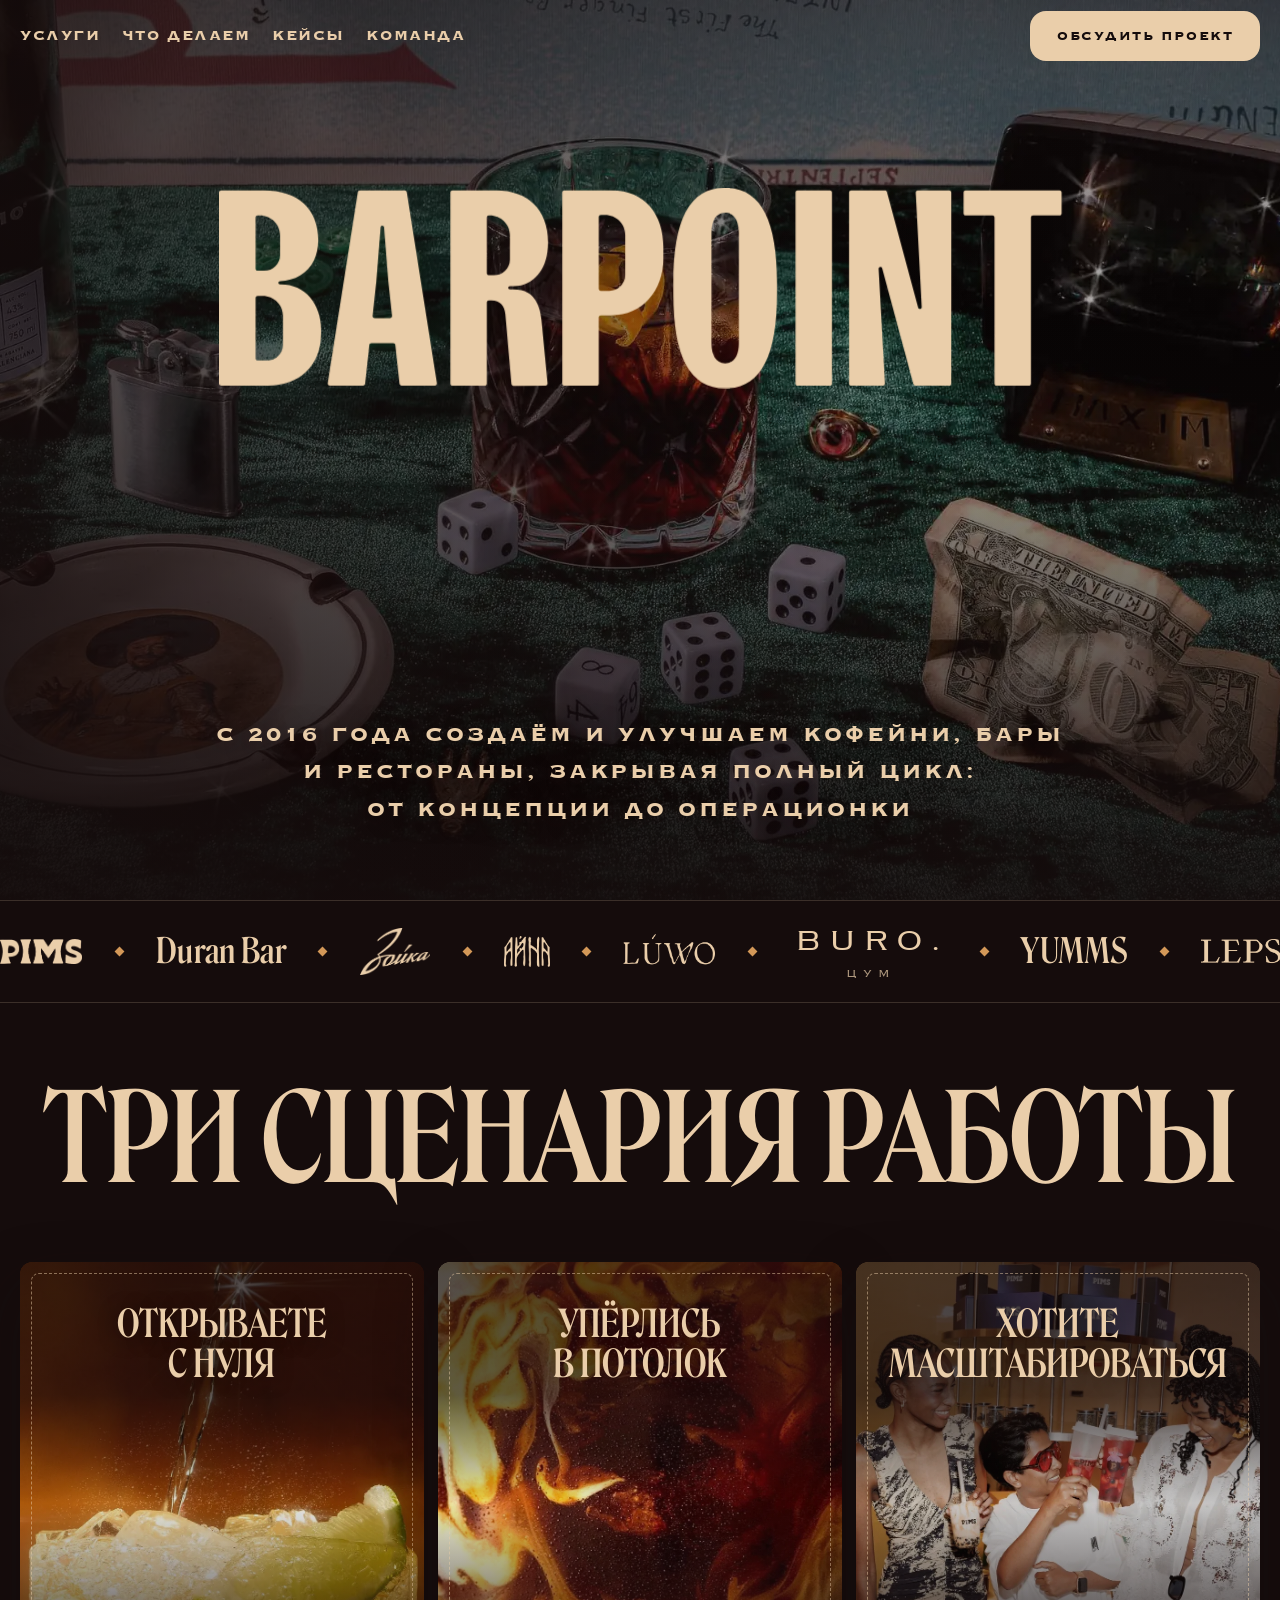
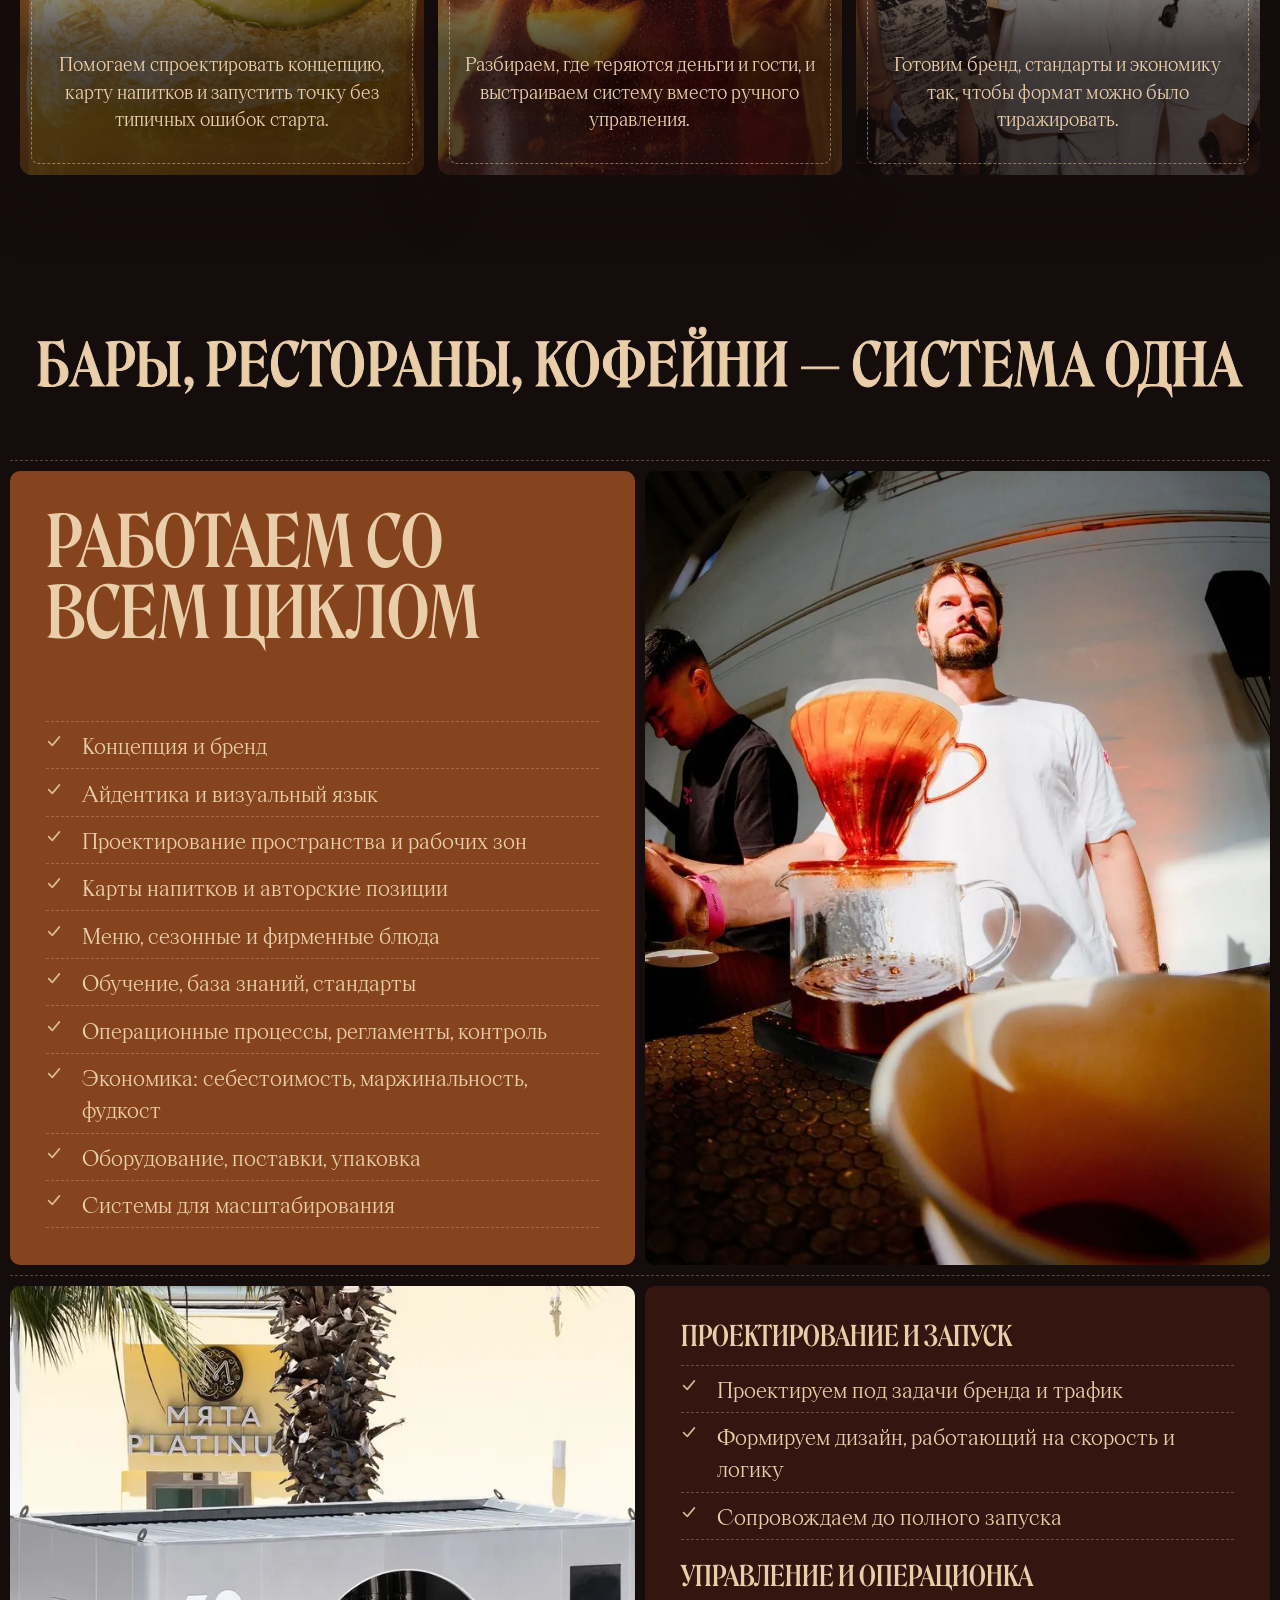
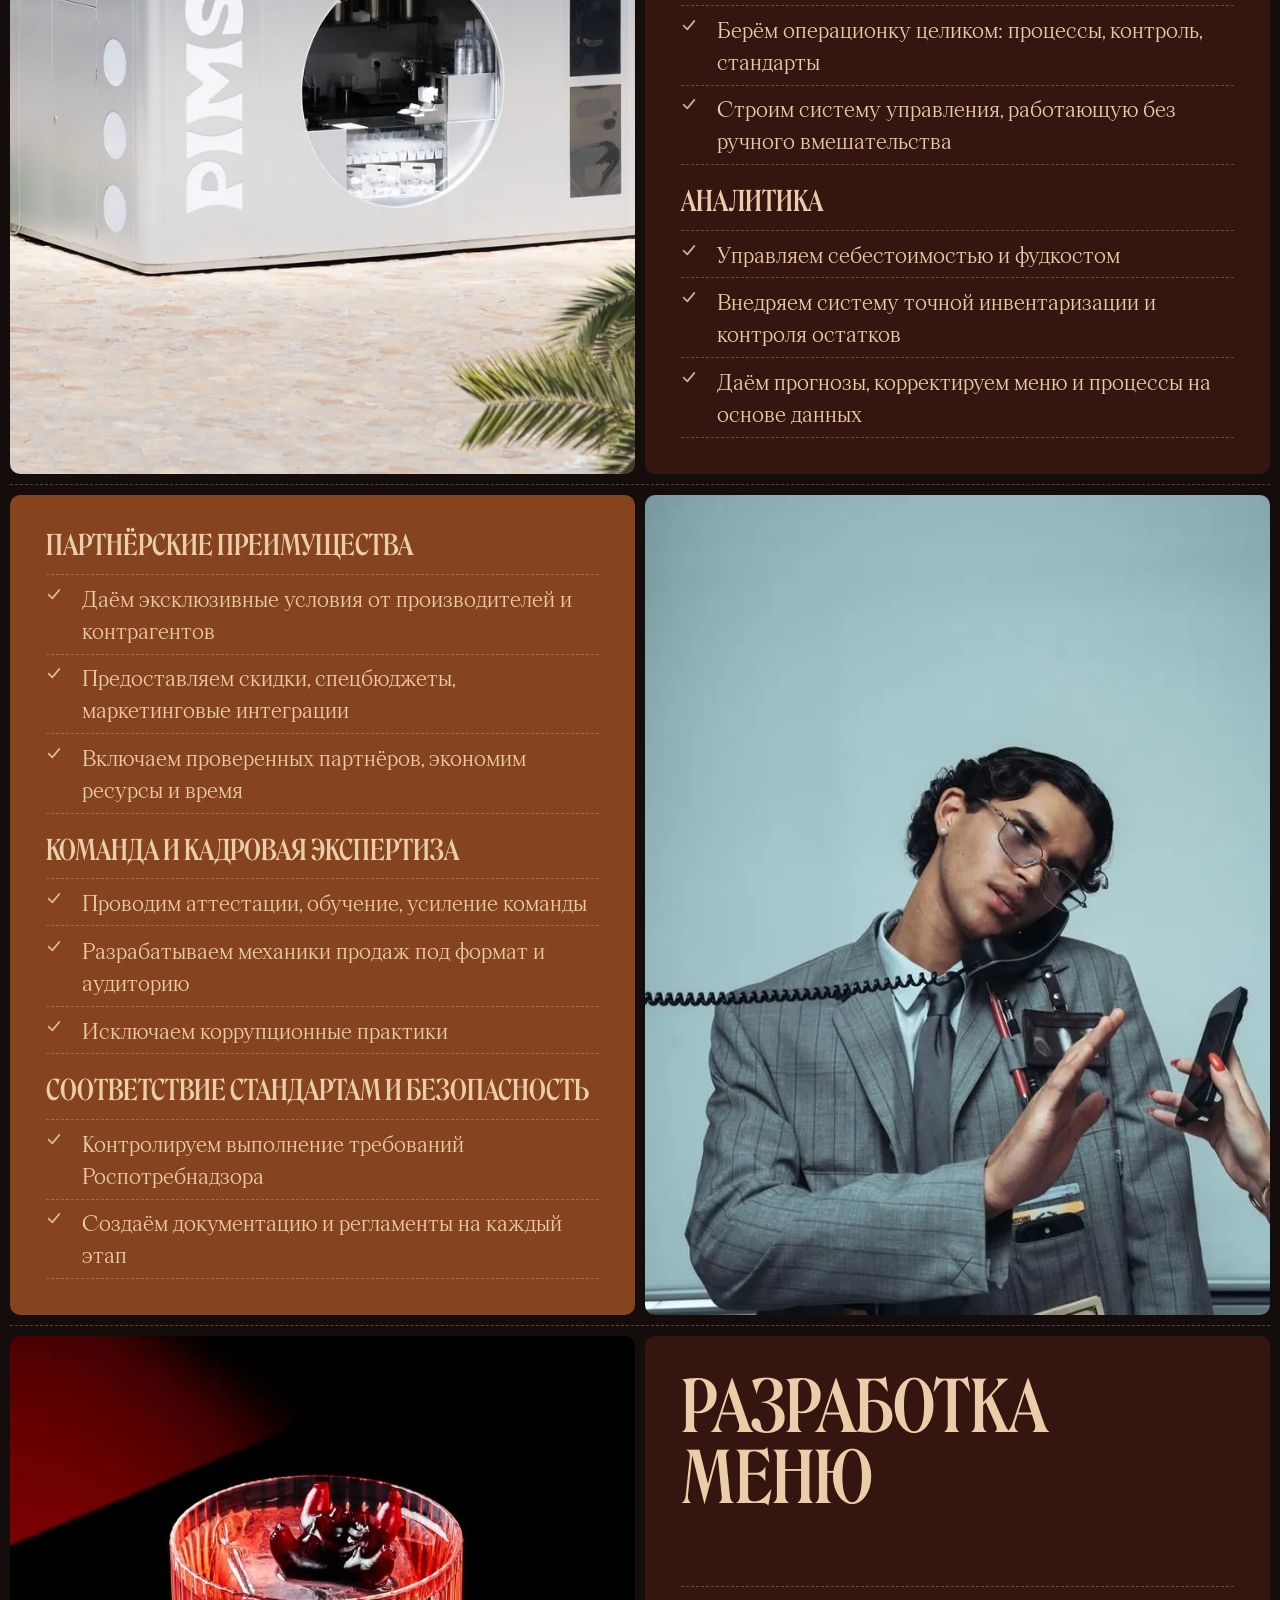
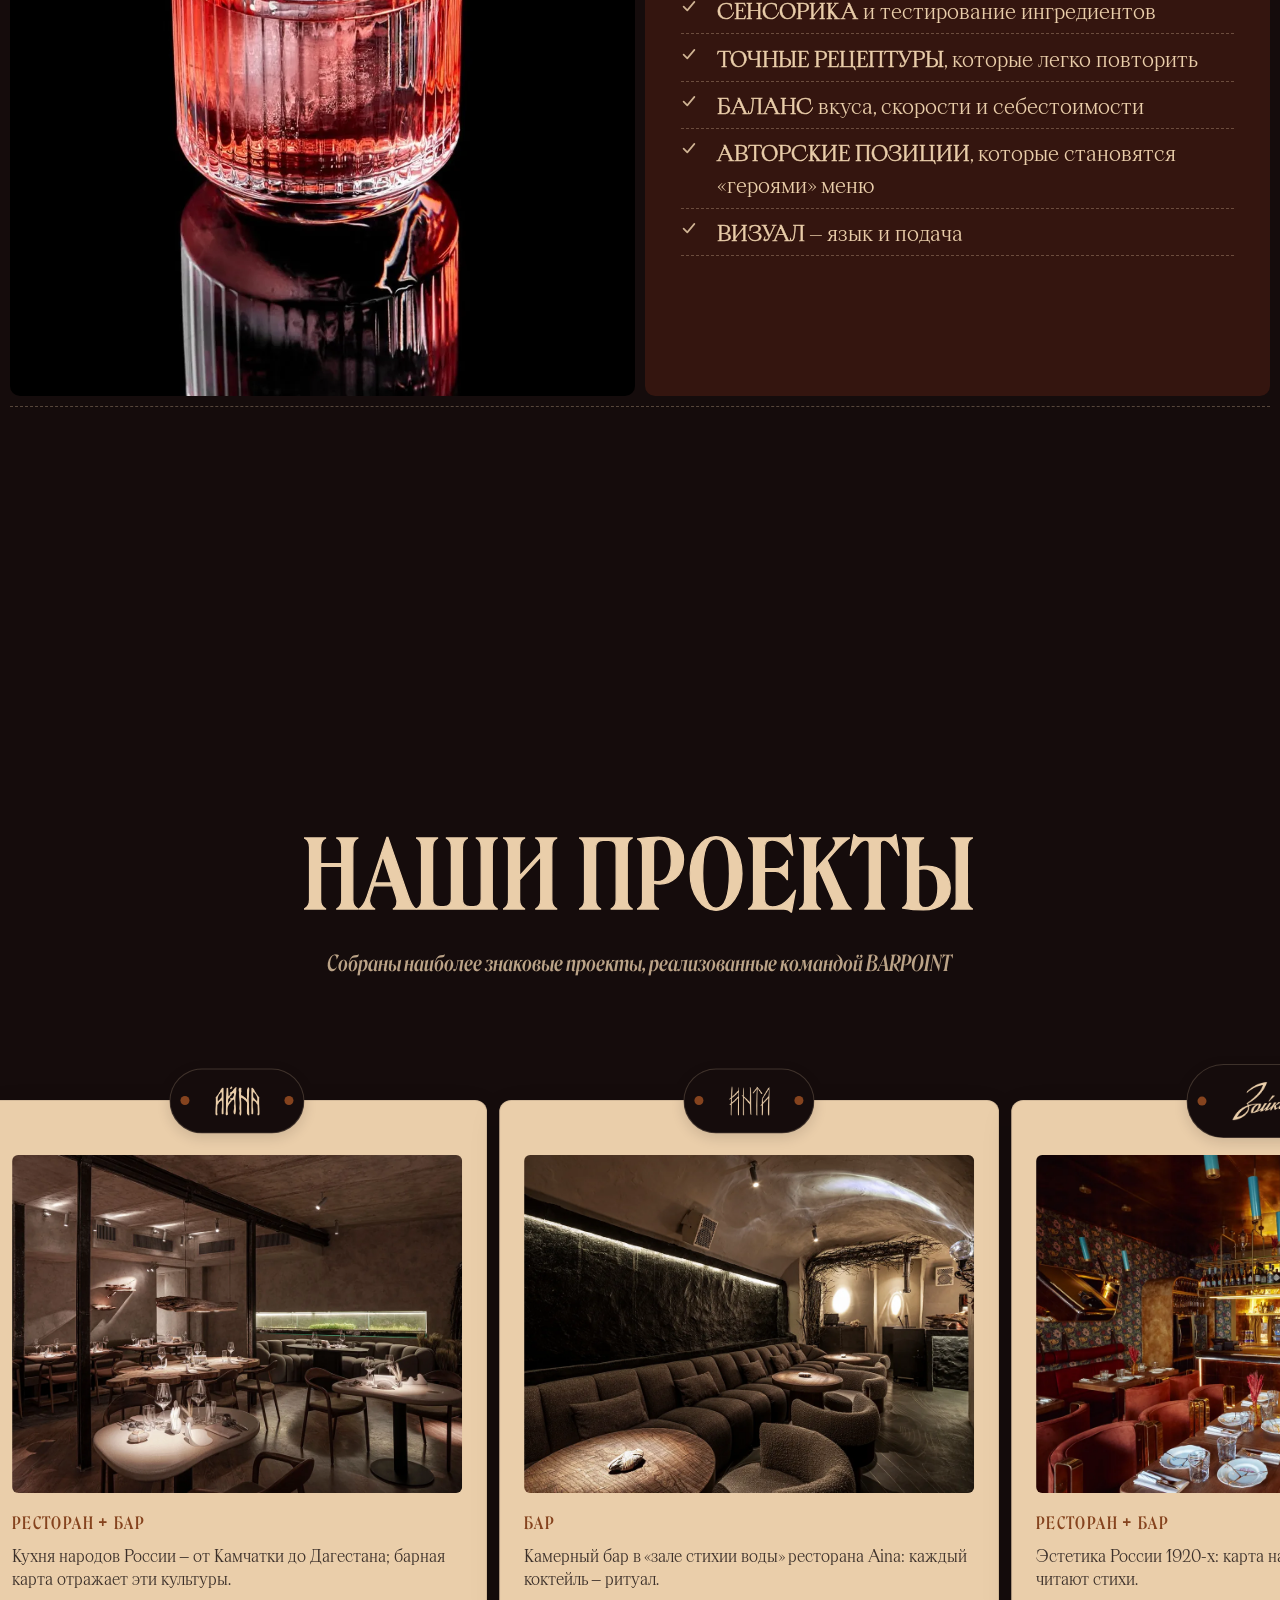
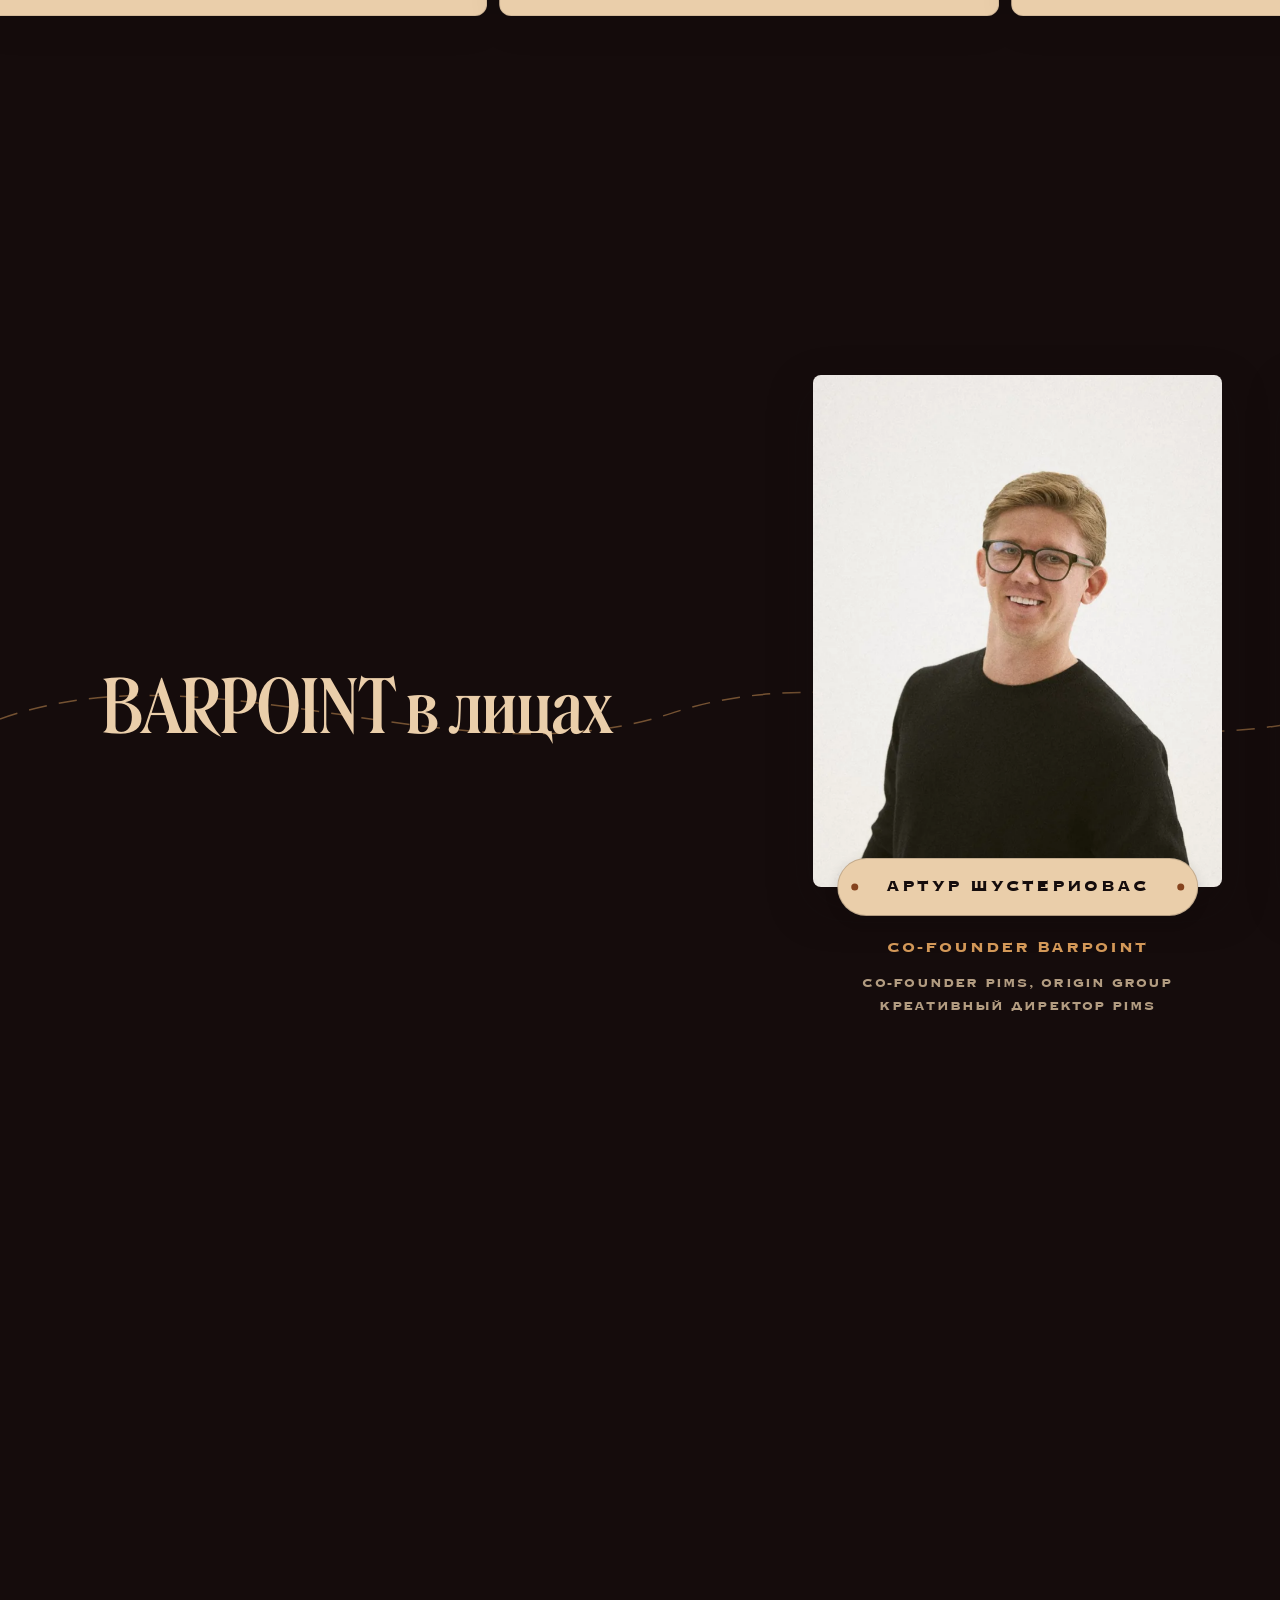
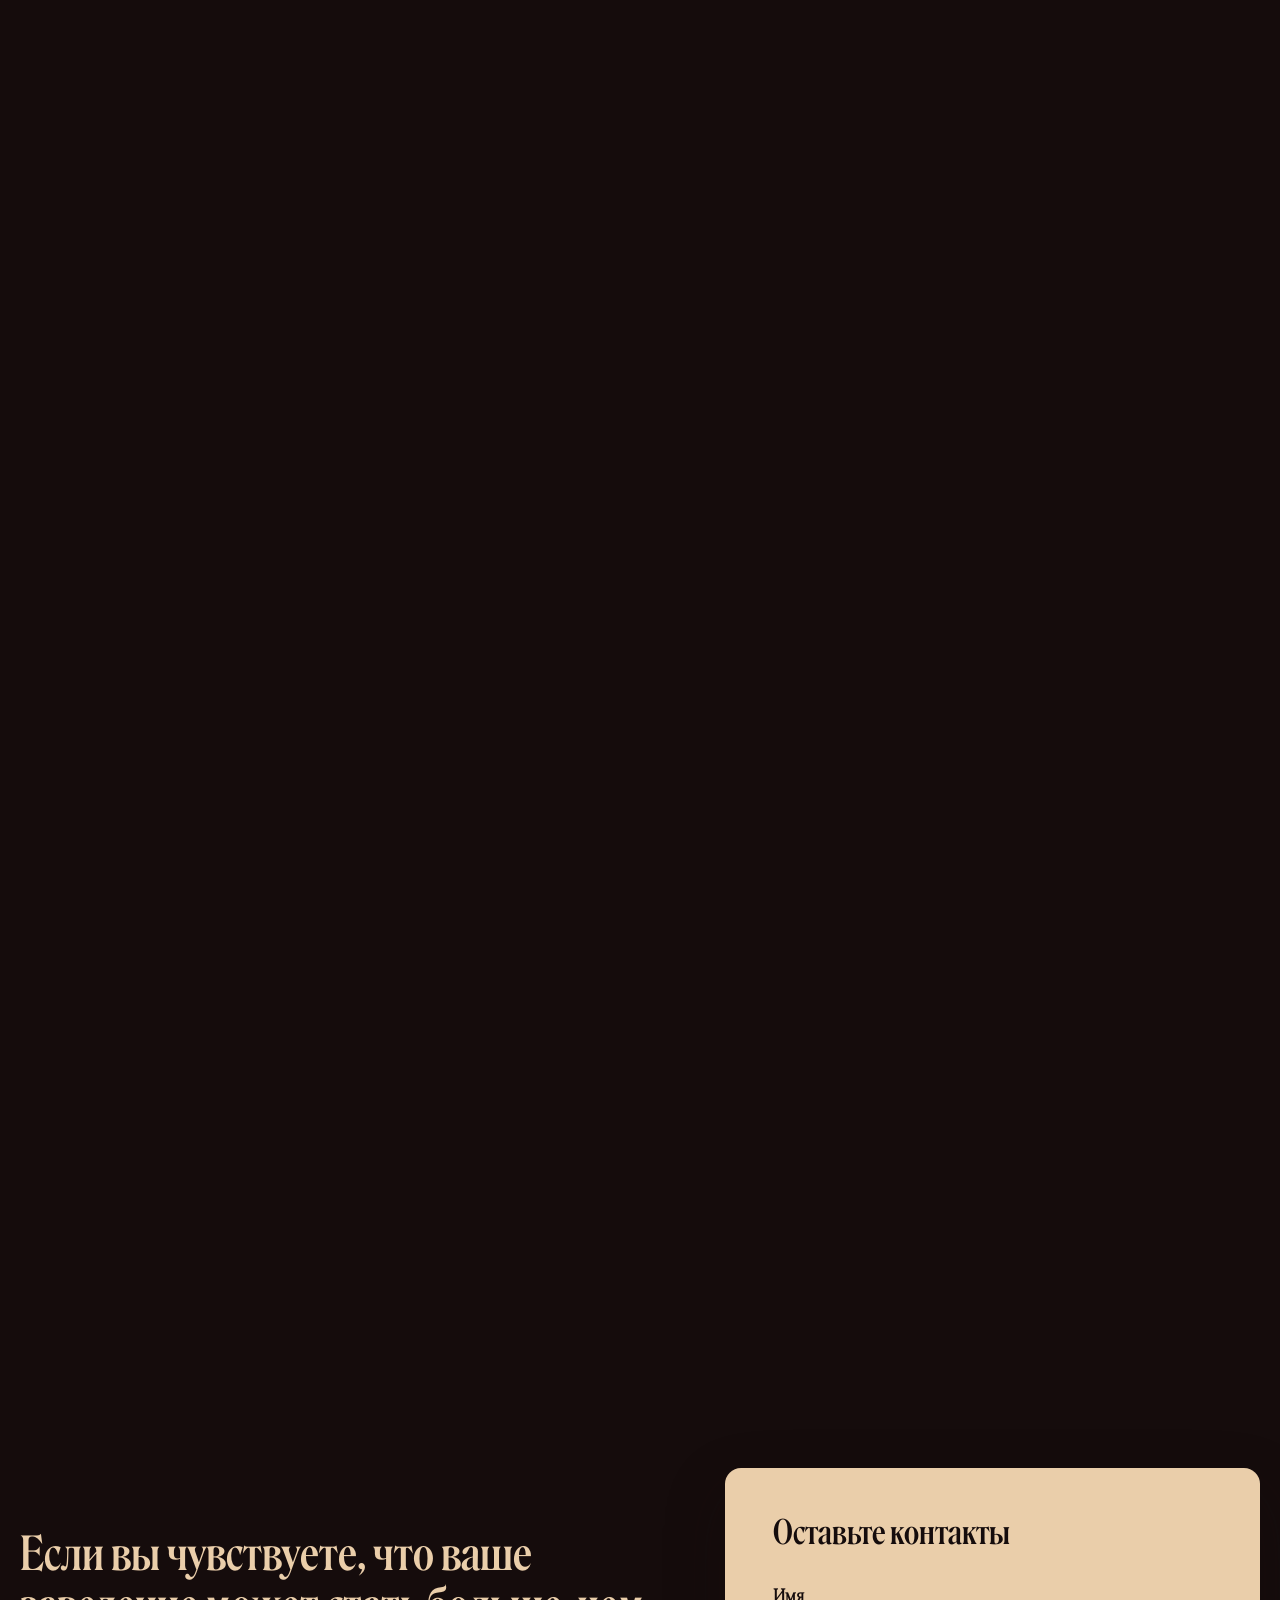
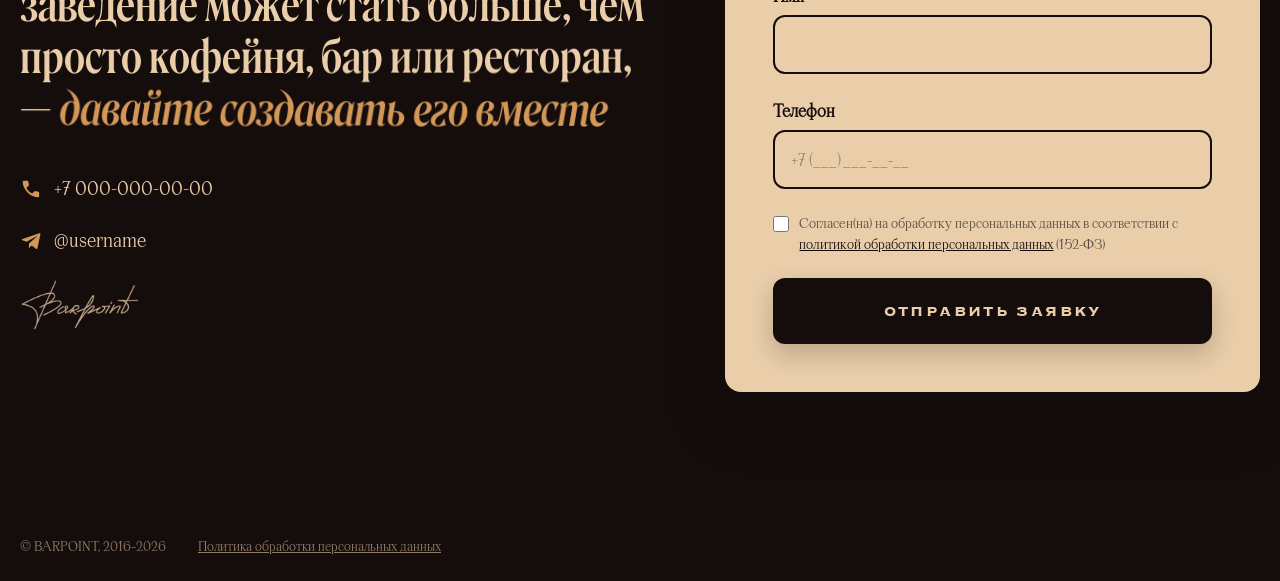
==== commit a7d768fc: "Новая палитра заказчика: Balsamico, Champagne и три акцента Прежний набор из пяти цветов (charcoal, " ====
--- a/index.html
+++ b/index.html
@@ -180,7 +180,7 @@
      в СВОЁМ фирменном начертании. Где есть настоящий знак — стоит он:
      Зойка, АЙНА, Lúwo извлечены из презентации, а PIMS снят с вывески на
      фото кейса (кадр был фронтальный, буквы вырезаны по маске яркости,
-     отчищены от бликов и перекрашены в #17140F). Сам исходный кадр
+     отчищены от бликов и перекрашены под палитру). Сам исходный кадр
      case-pims-1-1400 заменён снимками из архива «Часть 2» 06.08 —
      знак с тех пор лежит готовым файлом logo-pims-light.png.
      Где знака нет — воспроизведён его стиль:
@@ -236,7 +236,7 @@
      Правка 29.07: наведение убрано целиком — карточки статичны, все три
      всегда в насыщенном состоянии, описание видно без ховера. Поэтому
      они больше не интерактивны: ни tabindex, ни aria-expanded. -->
-<section class="section section--black" id="about" data-bg="#101111">
+<section class="section section--black" id="about" data-bg="#150C0C">
   <div class="container">
     <div class="scn-head">
       <h2 class="scn-head__title" data-gsap-big-copy-on-scroll>Три сценария работы</h2>
@@ -332,7 +332,13 @@
      Сейчас используется только --media; правила .wcard__q в style.css
      оставлены, вернуть крупное слово можно сменой одного класса. Если
      возвращать будете — там же расписано ограничение на длину слова.
-     Цвет панели идёт по кругу янтарь → изумруд → вино, как index%3.
+     ПРАВКА 07.08 (вторая, просьба заказчика): панели идут ДВУМЯ цветами
+     через один — Honey Garlic → Burnt Coffee → Honey Garlic → Burnt
+     Coffee. Раньше цикл был на три (янтарь → изумруд → вино, index%3),
+     поэтому четвёртая карточка повторяла первую. Имена классов оставлены
+     прежними — --amber теперь honey, --ivory теперь coffee, а --wine из
+     разметки ушёл совсем (третья карточка стала --amber, четвёртая
+     --ivory). Классы — метка позиции в цикле, а не название оттенка.
      Внутри панели два вида набора, оба продиктованы файлом заказчика:
        .wcard__title  большой заголовок — там, где в файле «Название»;
        .wcard__sub    маленький заголовок своей группы пунктов — там,
@@ -341,7 +347,7 @@
      большого заголовка: они собраны из трёх групп каждая.
      Появление — общей лентой на карточку, см. playCard в reveal.js;
      data-gsap-* внутри карточек НЕ ставим, иначе отыграет дважды. -->
-<section class="section wcards" id="services" data-bg="#101111">
+<section class="section wcards" id="services" data-bg="#150C0C">
   <div class="container">
     <div class="sec-head wcards-head">
       <!-- Правка 04.08: подзаголовок («От дизайна к вкусу…») снят по просьбе
@@ -434,7 +440,7 @@
     </article>
 
     <!-- 3-й блок файла заказчика. Текст СЛЕВА — снова --flip. -->
-    <article class="wcard wcard--wine wcard--flip">
+    <article class="wcard wcard--amber wcard--flip">
       <div class="wcard__aside wcard__aside--media">
         <figure class="wcard__media">
           <img src="assets/img/pas-mood-1200.webp" width="1200" height="882" alt="Переговоры по телефону" loading="eager" fetchpriority="low" decoding="async">
@@ -473,7 +479,7 @@
     <!-- 4-й блок файла заказчика. Текст СПРАВА — --flip не ставим.
          Капс здесь стоит не отдельной строкой, а зачином пункта, поэтому
          это не .wcard__sub, а .wcard__lead внутри самого пункта. -->
-    <article class="wcard wcard--amber">
+    <article class="wcard wcard--ivory">
       <div class="wcard__aside wcard__aside--media">
         <figure class="wcard__media">
           <img src="assets/img/svc-bar-2-1000.webp" width="1000" height="1136" alt="Коктейль из авторской карты" loading="eager" fetchpriority="low" decoding="async">
@@ -496,7 +502,7 @@
 
 
 <!-- ============ 6.8 Портфолио / кейсы ============ -->
-<section class="section section--ivory" id="cases" data-bg="#101111">
+<section class="section section--ivory" id="cases" data-bg="#150C0C">
   <div class="container">
     <!-- Правка 31.07: пилюля «Портфолио» и фильтр «Все / Бар / Кофе» убраны;
          заголовок — капсом, прямым Roslindale, по центру. -->
@@ -665,7 +671,7 @@
      разбор GT.GROUP по заведениям (ALICE и Vani, Michelin 2021).
      Понадобится вернуть — придётся уменьшать фотографию, а не добавлять
      строку. -->
-<section class="hteam" id="team" data-hteam data-bg="#101111">
+<section class="hteam" id="team" data-hteam data-bg="#150C0C">
   <div class="hteam__viewport" data-hteam-viewport>
     <div class="hteam__track" data-hteam-track>
       <!-- ТЗ3 §3: волна пути перерисована под короткий трек из двух станций -->
@@ -772,7 +778,7 @@
 <!-- ============ 6.14 FAQ ============
      [ЧЕРНОВИК вопросов по ТЗ 6.14 — согласовать с заказчиком] -->
 <!-- FAQ временно скрыт по просьбе заказчика (17.07.2026). Вернуть: раскомментировать до пометки КОНЕЦ FAQ.
-<section class="section section--black" id="faq" data-bg="#101111">
+<section class="section section--black" id="faq" data-bg="#150C0C">
   <div class="container">
     <div class="sec-head">
       <p class="pill">FAQ</p>
@@ -810,7 +816,7 @@
 
 <!-- ============ 6.15 Финальный CTA + форма (возврат по ТЗ5 §7,
      состав полей — ТЗ v1 §6.15; входит в body-механику ТЗ5 §5) ============ -->
-<section class="section final" id="contact" data-bg="#101111">
+<section class="section final" id="contact" data-bg="#150C0C">
   <div class="container final__grid">
     <!-- Правка 31.07 (четвёртая): пилюля «Контакты» убрана — блок
          начинается сразу с фразы-приглашения. -->
@@ -892,7 +898,7 @@
           <input type="checkbox" name="consent" required>
           <span>Согласен(на) на обработку персональных данных в соответствии с <a href="privacy.html">политикой обработки персональных данных</a> (152-ФЗ)</span>
         </label>
-        <p class="err" data-consent-err style="display:none; color:#5D1E21; font-size:.78rem; margin:-8px 0 16px">Для отправки нужно согласие на обработку данных</p>
+        <p class="err" data-consent-err style="display:none; color:var(--bp-amber-text); font-size:.78rem; margin:-8px 0 16px">Для отправки нужно согласие на обработку данных</p>
         <!-- Правка 31.07 (четвёртая): главная кнопка формы вынесена в
              собственный класс .btn--send — крупнее кегль, выше габарит,
              стрелка-указатель (референс buckssauce.com/shop). Подпись
@@ -926,7 +932,7 @@
 </main>
 
 <!-- ============ 6.16 Футер (компактный, возврат по ТЗ5 §7) ============ -->
-<footer class="footer" data-bg="#101111">
+<footer class="footer" data-bg="#150C0C">
   <div class="container">
     <!-- Правка 31.07 (четвёртая): верхняя полоса футера (лого + подпись
          «Ателье барных концепций…» + дублирующая навигация) убрана
--- a/assets/css/style.css
+++ b/assets/css/style.css
@@ -4,70 +4,105 @@
    ============================================================ */
 
 /* ---------- 4.1 Цветовая палитра ----------
-   ПРАВКА 04.08 — ПОЛНАЯ СМЕНА ПАЛИТРЫ. Заказчик прислал набор из пяти
-   цветов, и других на странице быть не должно:
-
-     Charcoal Black #101111 — фон всего сайта;
-     Soft Cream    #E6E2DA — весь текст на тёмном, светлые поверхности,
-                             карточка формы и главные CTA;
-     Emerald Green #154230 ┐
-     Deep Burgundy #5D1E21 ├ акценты: панели услуг, карточки сценариев,
-     Antique Gold  #A6824A ┘ иконки, обводки, мелкие знаки.
-
-   ПРАВИЛО ФАЙЛА: любой цвет в CSS — это одна из пяти переменных ниже.
-   Полутона (тени, пунктиры, приглушённый текст) набираются ТОЛЬКО
-   прозрачностью этих же пяти через color-mix (…, transparent); новых
-   значений не заводить, в том числе подмешкой одного цвета к другому —
-   она даёт шестой сплошной тон.
-
-   ПРОВЕРЕНО 04.08 двумя проходами:
-   1) по исходнику — во всём CSSOM (fonts.css + style.css, 524 правила)
-      ровно пять цветовых литералов, ни одного rgb()/hsl();
+   ПРАВКА 07.08 — ВТОРАЯ ПОЛНАЯ СМЕНА ПАЛИТРЫ. Заказчик прислал новую
+   карту из пяти цветов, и других на странице быть не должно:
+
+     Balsamico    #150C0C — фон всего сайта;
+     Champagne    #EACEAA — ВЕСЬ текст, светлые поверхности, карточка
+                            формы и главные CTA;
+     Honey Garlic #85431E — ОСНОВНОЙ акцент (прямая формулировка
+                            заказчика: «для комбиков, кружков и т.д.,
+                            вместо жёлтого»). Занял место прежнего
+                            золота: заливки, заклёпки, панели услуг,
+                            карточки сценариев, кнопки на наведении;
+     Whiskey Sour #D39858 ┐
+     Burnt Coffee #34150F ┘ два вспомогательных акцента.
+
+   ПОЧЕМУ АКЦЕНТ РАЗДЕЛЁН НА ДВА ТОКЕНА. Honey Garlic тёмный: на
+   Balsamico он даёт 2.59:1. Заливкой он виден отлично, а буквами и
+   волосяными линиями на фоне — нет (норма 4.5, для крупного 3). Поэтому
+   роль поделена ровно по границе «пятно / знак»:
+     --bp-amber (=honey)     — всё, что заказчик перечислил: заливки,
+                               кружки-заклёпки, плашки, панели, ромбы;
+     --bp-accent-ink (=whiskey) — акцент, который лежит НА тёмном фоне
+                               буквами или линией в пиксель: курсив в
+                               заголовках, ссылка на наведении, иконки
+                               контактов, подписи ролей, трасса команды,
+                               подчёркивание в навигации. 7.71:1.
+   Burnt Coffee от фона почти неотличим (1.16:1) и потому работает
+   только поверхностью под светлым текстом — панель услуг, карточка
+   сценария; знаком на фоне он не годится вовсе.
+
+   ПРАВИЛО ФАЙЛА (прежнее): любой цвет в CSS — это одна из пяти
+   переменных ниже. Полутона (тени, пунктиры, приглушённый текст)
+   набираются ТОЛЬКО прозрачностью этих же пяти через
+   color-mix (…, transparent); новых значений не заводить, в том числе
+   подмешкой одного цвета к другому — она даёт шестой сплошной тон.
+
+   КОНТРАСТЫ, ЗАМЕРЕНЫ НА НОВЫХ ЗНАЧЕНИЯХ:
+     champagne / balsamico  12.76:1  — основной текст;
+     champagne / honey       4.93:1  — текст на панелях и кнопках
+                                       (было 2.75 на золоте, стало лучше);
+     champagne / coffee     11.04:1  — текст на тёмной панели;
+     balsamico / whiskey     7.71:1  — тёмный текст на светлой панели;
+     whiskey  / balsamico    7.71:1  — акцентный знак на фоне;
+     honey    / champagne    4.93:1  — акцентный текст на светлом.
+
+   ПРОВЕРЕНО 07.08 двумя проходами (методика та же, что 04.08):
+   1) по исходнику — во всём CSSOM ровно пять цветовых литералов,
+      ни одного rgb()/hsl();
    2) по ВЫЧИСЛЕННЫМ стилям — обход каждого элемента и псевдоэлемента с
       разбором color / background / border / outline / box-shadow /
       text-shadow / fill / stroke, на 1440×900, 1280×720 и 375×812, во
       всех состояниях: прокрутка от начала до конца с шагом 300px,
-      открытый разворот кейса, мобильное меню, светлые «чернила» шапки,
-      ошибки формы, экран благодарности, раскрытый FAQ. Найдено пять
-      значений, посторонних — ноль.
+      открытый разворот кейса, мобильное меню, ошибки формы, экран
+      благодарности, раскрытый FAQ.
    Одноцветная графика (знаки заведений -light.png, подписи, фавиконка,
-   apple-touch-icon) перекрашена под палитру отдельно, скриптом: она
-   несла старые #EAE4D8 / #F2EFE7 / #0B0A08 запечёнными в пиксели.
+   apple-touch-icon, монограмма) перекрашена под палитру отдельно,
+   скриптом: она несёт цвет запечённым в пиксели.
    Фотографии, разумеется, не трогали.
 
-   Прежняя палитра (графит #1B1916, беж #E8DCC2, янтарь #C6963C,
-   тёмный янтарь #7A561B, бордо #2B0E12, страница #100b06, графитовый
-   текст #6E6A63/#17140F, молочный #EAE4D8) удалена целиком. */
+   Прежняя палитра (charcoal #101111, cream #E6E2DA, emerald #154230,
+   burgundy #5D1E21, gold #A6824A) удалена целиком; до неё была ещё
+   одна — графит/беж/янтарь, см. историю. */
 :root {
-  --bp-charcoal: #101111;
-  --bp-cream:    #E6E2DA;
-  --bp-green:    #154230;
-  --bp-wine:     #5D1E21;
-  --bp-gold:     #A6824A;
+  --bp-balsamico: #150C0C;
+  --bp-champagne: #EACEAA;
+  --bp-honey:     #85431E;
+  --bp-whiskey:   #D39858;
+  --bp-coffee:    #34150F;
 
   /* Прежние имена оставлены ПСЕВДОНИМАМИ новых: на них завязано под сотню
      правил по всему файлу, и переименование ради переименования дало бы
      диф, в котором не видно смысловых изменений. Каждое имя ниже — это
      роль, а не оттенок, и роли сохранились.
      --bp-black / --bp-page — обе роли («тёмная плашка» и «фон страницы»)
-     схлопнулись в charcoal: фон один на всю страницу.
+     схлопнулись в balsamico: фон один на всю страницу.
      --bp-ivory — светлая поверхность; отдельного бежевого больше нет.
-     --bp-amber-text — акцент для МЕЛКОГО текста на светлом. Золото для
-     этой роли не годится: #A6824A на креме даёт 2.75:1 при норме 4.5
-     (замер), бордо — 9.7:1. Поэтому здесь вино, а не золото. */
-  --bp-page: var(--bp-charcoal);
-  --bp-black: var(--bp-charcoal);
-  --bp-dark-text: var(--bp-charcoal);
-  --bp-off-white: var(--bp-cream);
-  --bp-ivory: var(--bp-cream);
-  --bp-amber: var(--bp-gold);
-  --bp-burgundy: var(--bp-wine);
-  --bp-amber-text: var(--bp-wine);
-  /* приглушённый тёмный текст на светлом (бывший графит #6E6A63) — тот же
-     charcoal, просто тише. Именно ПРОЗРАЧНОСТЬЮ, а не подмешкой крема:
-     подмешка дала бы шестой сплошной цвет, а полупрозрачный charcoal на
-     кремовой подложке выглядит так же и палитру не расширяет. */
-  --bp-graphite: color-mix(in srgb, var(--bp-charcoal) 62%, transparent);
+     --bp-amber-text — акцент для МЕЛКОГО текста на СВЕТЛОМ. Здесь honey:
+     на шампани он даёт 4.93:1 при норме 4.5. Красного в новом наборе
+     нет вовсе, поэтому эта же роль обслуживает и ошибки формы —
+     #85431E из всех пяти ближе всего к тревожному тону.
+     --bp-green / --bp-wine (изумруд и бордо прошлой палитры) удалены:
+     их места заняли coffee и whiskey, и роли при этом РАЗОШЛИСЬ —
+     whiskey светлый, чернила на нём тёмные. Оставить их псевдонимами
+     значило бы спрятать смену роли за прежним именем. */
+  --bp-charcoal: var(--bp-balsamico);
+  --bp-page: var(--bp-balsamico);
+  --bp-black: var(--bp-balsamico);
+  --bp-dark-text: var(--bp-balsamico);
+  --bp-cream: var(--bp-champagne);
+  --bp-off-white: var(--bp-champagne);
+  --bp-ivory: var(--bp-champagne);
+  --bp-gold: var(--bp-honey);
+  --bp-amber: var(--bp-honey);
+  --bp-amber-text: var(--bp-honey);
+  --bp-accent-ink: var(--bp-whiskey);
+  /* приглушённый тёмный текст на светлом — тот же balsamico, просто
+     тише. Именно ПРОЗРАЧНОСТЬЮ, а не подмешкой шампани: подмешка дала бы
+     шестой сплошной цвет, а полупрозрачный balsamico на шампани выглядит
+     так же и палитру не расширяет. На шампани даёт 4.67:1. */
+  --bp-graphite: color-mix(in srgb, var(--bp-balsamico) 62%, transparent);
 
   /* 4.2 Типографика — правка заказчика 26.07: три роли —
      - заголовки/крупные тексты: Roslindale Cyrillic Display Condensed
@@ -166,11 +201,16 @@
 a { color: inherit; }
 button { font: inherit; color: inherit; background: none; border: 0; cursor: pointer; }
 ul, ol { list-style: none; }
-:focus-visible { outline: 2px solid var(--bp-amber); outline-offset: 3px; }
+/* кольцо фокуса лежит на фоне страницы, а он тёмный на всю высоту, —
+   значит это «знак», а не «пятно»: honey дал бы 2.59:1 и кольцо просто
+   не читалось бы. На светлых поверхностях (поля формы, документы) свои
+   правила ниже, там honey. */
+:focus-visible { outline: 2px solid var(--bp-accent-ink); outline-offset: 3px; }
 
 .skip-link {
   position: absolute; left: -9999px; top: 0; z-index: 200;
-  background: var(--bp-amber); color: var(--bp-black);
+  /* чернила на honey — светлые: тёмные дали бы 2.59:1 (было 6.5 на золоте) */
+  background: var(--bp-amber); color: var(--bp-cream);
   padding: 10px 18px; font-weight: 600;
 }
 .skip-link:focus { left: 0; }
@@ -216,7 +256,7 @@
 .section--burgundy { background: var(--bp-page); color: var(--bp-off-white); }
 
 /* Тонкая линия-разделитель (4.6) */
-.rule { border: 0; border-top: 1px solid var(--bp-amber); opacity: .6; }
+.rule { border: 0; border-top: 1px solid var(--bp-accent-ink); opacity: .6; }
 
 /* ---------- Тихие зоны стыков .seam — УДАЛЕНЫ (правка 03.08) ----------
    Проставка `.seam { height: clamp(140px, 26vh, 340px) }` стояла на трёх
@@ -225,7 +265,7 @@
    воздух ПЕРЕТЕКАНИЮ ФОНА (см. одноимённый блок в main.js) — цвет body
    менялся от секции к секции, и менять его поверх плотного содержимого
    было нельзя. С правки 03.08 фон на всей странице один (--bp-page, все
-   data-bg = #101111), перетекать нечему, а 234 лишних пикселя на экране
+   data-bg = #150C0C), перетекать нечему, а 234 лишних пикселя на экране
    900px остались. Отсюда и жалоба заказчика на «большие промежутки».
    Ритм стыков теперь целиком на паддингах .section — см. выше.
    Откат: вернуть правило и три <div class="seam"> в index.html.
@@ -320,10 +360,15 @@
    .btn--send. Прежние подсветки #D9AC55 / #DDB25E были осветлённым
    янтарём и в новой палитре лишние. */
 .btn--primary { background: var(--bp-cream); color: var(--bp-charcoal); }
-.btn--primary:hover { background: var(--bp-gold); transform: translateY(-1px); }
+/* на наведении кнопка заливается honey, и чернила ОБЯЗАНЫ смениться на
+   светлые: тёмные на honey — 2.59:1 (на прежнем золоте было 6.5, и
+   переключать цвет не требовалось). Светлые дают 4.93:1. */
+.btn--primary:hover { background: var(--bp-gold); color: var(--bp-cream); transform: translateY(-1px); }
 .btn--ghost { border: 1px solid var(--bp-off-white); color: var(--bp-off-white); }
-.btn--ghost:hover { border-color: var(--bp-amber); color: var(--bp-amber); }
+/* призрачная кнопка стоит на тёмном фоне — акцент «знаковый», whiskey */
+.btn--ghost:hover { border-color: var(--bp-accent-ink); color: var(--bp-accent-ink); }
 .btn--ghost-dark { border: 1px solid var(--bp-dark-text); color: var(--bp-dark-text); }
+/* а эта — на светлой поверхности, здесь honey читается (4.93:1) */
 .btn--ghost-dark:hover { border-color: var(--bp-amber); color: var(--bp-amber); }
 
 /* Правка 31.07 (четвёртая): главная кнопка формы заявки.
@@ -345,7 +390,7 @@
               transform .25s var(--ease), box-shadow .25s var(--ease);
 }
 .btn--send:hover {
-  background: var(--bp-amber); color: var(--bp-black);
+  background: var(--bp-amber); color: var(--bp-cream);
   transform: translateY(-2px);
   box-shadow: 0 16px 34px color-mix(in srgb, var(--bp-charcoal) 30%, transparent);
 }
@@ -481,11 +526,11 @@
      в кейсах; на клавиатуре срабатывает по :focus-visible */
   .header__nav a::after {
     content: ""; position: absolute; left: 0; right: 0; bottom: 0;
-    height: 2px; background: var(--bp-amber);
+    height: 2px; background: var(--bp-accent-ink);
     transform: scaleX(0); transform-origin: left center;
     transition: transform .35s var(--ease);
   }
-  .header__nav a:hover, .header__nav a:focus-visible { color: var(--bp-amber); }
+  .header__nav a:hover, .header__nav a:focus-visible { color: var(--bp-accent-ink); }
   .header__nav a:hover::after, .header__nav a:focus-visible::after { transform: scaleX(1); }
 }
 .header__cta { display: none; }
@@ -514,8 +559,8 @@
   }
   .header__cta::after {
     content: ""; position: absolute; inset: -40% -60%;
-    /* блик по кнопке: кнопка стала кремовой, и белая полоса на ней не
-       видна вовсе — блик переведён в золото (правка 04.08) */
+    /* блик по кнопке: кнопка светлая, и белая полоса на ней не видна
+       вовсе — блик идёт основным акцентом (04.08 золото, 07.08 honey) */
     background: linear-gradient(100deg, transparent 42%, color-mix(in srgb, var(--bp-gold) 55%, transparent) 50%, transparent 58%);
     transform: translateX(-120%);
     transition: transform .7s var(--ease);
@@ -523,6 +568,7 @@
   }
   .header__cta:hover, .header__cta:focus-visible {
     transform: scale(1.05);
+    /* цвет чернил на наведении переключает .btn--primary:hover выше */
     background: var(--bp-gold);
   }
   .header__cta:hover::after, .header__cta:focus-visible::after { transform: translateX(120%); }
@@ -561,7 +607,9 @@
   text-transform: uppercase; letter-spacing: .06em;
   color: var(--bp-off-white);
   text-decoration: none; padding: 10px 0;
-  border-bottom: 1px solid color-mix(in srgb, var(--bp-gold) 25%, transparent);
+  /* волосяная линия по тёмному фону меню: honey на 25% с фоном почти
+     сливается, поэтому здесь whiskey */
+  border-bottom: 1px solid color-mix(in srgb, var(--bp-accent-ink) 25%, transparent);
 }
 .mnav a.btn {
   margin-top: var(--s-4);
@@ -638,7 +686,7 @@
    текстовая группа с 42vh, кнопки; всё в одном экране.
    .hero__sub и .hero__trust удалены по ТЗ15 §2.3/§4. */
 .hero__content { margin-top: 42vh; }
-.hero__title em { font-style: italic; color: var(--bp-amber); }
+.hero__title em { font-style: italic; color: var(--bp-accent-ink); }
 /* ТЗ15 §3.3: неразрывные группы (союз/предлог + слово) — nbsp не работает
    под SplitText, переносы держит nowrap-обёртка */
 .nw { white-space: nowrap; }
@@ -694,7 +742,8 @@
 .marquee__item::after {
   content: ""; flex: 0 0 auto;
   width: 7px; height: 7px;
-  background: var(--bp-amber);
+  /* ромб в 7px лежит прямо на фоне строки — знак, а не пятно */
+  background: var(--bp-accent-ink);
   transform: rotate(45deg);
 }
 
@@ -780,10 +829,12 @@
    Появление карточки — общей лентой (playCard в reveal.js).
    ============================================================ */
 .wcards {
-  /* ПРАВКА 04.08: панели идут ровно тремя акцентами новой палитры —
-     золото → изумруд → вино. Добавочный тон --wc-wine #7A2B2E удалён:
-     он существовал потому, что прежнее бордо #2B0E12 было почти чёрным
-     и панелью не читалось; Deep Burgundy #5D1E21 читается сам. */
+  /* ПРАВКА 04.08: панели идут ровно тремя акцентами палитры. Добавочный
+     тон --wc-wine #7A2B2E удалён: он существовал потому, что бордо
+     #2B0E12 было почти чёрным и панелью не читалось.
+     ПРАВКА 07.08: акценты сменились на honey → coffee → whiskey, и
+     третья панель стала СВЕТЛОЙ — чернила на ней тёмные, см. блок
+     .wcard--amber/--ivory/--wine ниже. */
   /* Полоска, на которую встаёт очередной ряд стопки, — та же величина,
      что у референса (64px). Используется и в CSS, и в main.js. */
   --wc-top: 64px;
@@ -1036,16 +1087,18 @@
      ширине текстовой колонки, то есть ещё и меньше переносов. */
   .wcard__panel { padding: 36px; gap: 72px; min-height: clamp(480px, calc(100vh - 240px), 760px); }
 }
-/* Классы-модификаторы остались прежними (amber / ivory / wine) — они лишь
-   отмечают позицию в цикле index%3, а разметка на них завязана в семи
-   местах. Значения — три акцента новой палитры. На золоте чернила тёмные
-   (charcoal, 6.5:1), на изумруде и вине — кремовые (9.1:1 и 8.3:1). */
-/* Правка 05.08: чернила во ВСЕХ панелях светлые — просьба заказчика.
-   На золоте они дают 2.75:1 (на изумруде 8.77, на вине 9.72); у референса
-   ровно так же — кремовый текст на золотой панели. */
-.wcard--amber .wcard__panel { background: var(--bp-gold);  color: var(--bp-cream); }
-.wcard--ivory .wcard__panel { background: var(--bp-green); color: var(--bp-cream); }
-.wcard--wine  .wcard__panel { background: var(--bp-wine);  color: var(--bp-cream); }
+/* Классы-модификаторы остались прежними по именам — они отмечают позицию
+   в цикле, а не оттенок, и разметка на них завязана.
+   ПРАВКА 07.08 (вторая, просьба заказчика): цветов в стопке ДВА, через
+   один — honey → coffee → honey → coffee. Цикл был на три (index%3), из-за
+   чего четвёртая карточка повторяла первую; теперь чередование ровное, а
+   --wine из разметки убран совсем (см. index.html). Правило ниже оставлено
+   на случай, если третий цвет вернут: whiskey светлее шампани, поэтому
+   чернила на нём ОБЯЗАНЫ быть тёмными — светлые дали бы 1.66:1.
+   Чернила: на honey 4.93:1, на coffee 11.04:1 (было на золоте 2.75). */
+.wcard--amber .wcard__panel { background: var(--bp-honey);   color: var(--bp-champagne); }
+.wcard--ivory .wcard__panel { background: var(--bp-coffee);  color: var(--bp-champagne); }
+.wcard--wine  .wcard__panel { background: var(--bp-whiskey); color: var(--bp-balsamico); }
 
 /* Несущий якорь панели: у референса это единственная крупная строка
    сверху, и без неё панель выглядит пустой. Стоит в КАЖДОЙ карточке. */
@@ -1183,10 +1236,13 @@
   text-transform: uppercase;
   -webkit-text-stroke: .022em currentColor;
 }
-/* Пунктир — от чернил панели; с правкой 05.08 они светлые во всех трёх */
+/* Пунктир — от чернил панели. Правка 07.08: раньше здесь стоял крем,
+   потому что чернила во всех трёх панелях были светлые. Теперь на
+   whiskey они тёмные, и светлый пунктир на светлой панели пропал бы, —
+   берём currentColor, он и есть цвет чернил конкретной панели. */
 .wcard--amber .wcard__list li,
 .wcard--ivory .wcard__list li,
-.wcard--wine  .wcard__list li { border-color: color-mix(in srgb, var(--bp-cream) 30%, transparent); }
+.wcard--wine  .wcard__list li { border-color: color-mix(in srgb, currentColor 30%, transparent); }
 
 .wcard__list li::before {
   content: ""; flex: 0 0 auto;
@@ -1425,21 +1481,20 @@
   width: 100%;
   box-shadow: 0 24px 60px color-mix(in srgb, var(--bp-charcoal) 38%, transparent);
 }
-/* ПРАВКА 04.08: три карточки — ровно три акцента палитры, изумруд →
-   вино → золото. Прежние жжёные тона (#6B4A16 / #8A3D14 / #7A1F2A) были
-   подмешаны вручную ради контраста под кремовым заголовком; проверено
-   заново на новых значениях. Замер — не на глаз: кадр каждой карточки
-   отрисован в canvas, сложен по слоям (фото на .4 поверх цвета карточки,
-   сверху вуаль charcoal по своему градиенту) и посчитан попиксельно.
-   Худшая точка из трёх карточек — золотая: 5.24:1 под заголовком и
-   5.80:1 под описанием при норме 4.5. Изумруд 7.67/7.34, вино 6.43/7.70.
-   Порядок цветов подобран так, чтобы золото не оказалось соседом
-   золотой панели услуг ниже по странице. */
-.scn__card:nth-child(1) { background: var(--bp-green); }
-.scn__card:nth-child(2) { background: var(--bp-wine); }
-.scn__card:nth-child(3) { background: var(--bp-gold); }
-/* Правка 29.07: фото занимает ВСЮ карточку и лежит ПОД текстом,
-   цветной блок остаётся подложкой и просвечивает сквозь кадр.
+/* ПРАВКА 07.08 (вторая, просьба заказчика): ЦВЕТНОЙ ПОДЛОЖКИ У КАДРОВ
+   БОЛЬШЕ НЕТ. С 29.07 карточка была цветным пятном, а фотография лежала
+   на нём с прозрачностью .4 — цвет просвечивал сквозь кадр и тонировал
+   его. Теперь кадр идёт в полную силу, и цвет карточки из-под него убран
+   целиком: три правила .scn__card:nth-child(n) { background } удалены,
+   вместе с ними — уплотнённая вуаль третьей карточки (она была нужна
+   ровно потому, что подложка была светлой, whiskey).
+   Под кадром остаётся фон страницы: он виден только пока картинка не
+   загрузилась и в скруглениях, поэтому отдельного цвета ему не нужно.
+   Откат: вернуть три nth-child с honey / coffee / whiskey, opacity .4
+   у .scn__photo img и вуаль 62/32/68 (для whiskey — 70/46/72).
+   Прежние жжёные тона (#6B4A16 / #8A3D14 / #7A1F2A) из ревизии 04.08
+   подмешивались вручную и удалены ещё тогда. */
+/* Правка 29.07: фото занимает ВСЮ карточку и лежит ПОД текстом.
    Порядок слоёв: фото (0) → притеняющая вуаль (1) → пунктирная
    рамка (2) → заголовок (3). Надписи «Сценарий 0X» убраны. */
 .scn__photo {
@@ -1449,25 +1504,37 @@
 }
 .scn__photo img {
   width: 100%; height: 100%; object-fit: cover;
-  /* прозрачность: сквозь кадр читается цвет карточки, а поверх — текст */
-  opacity: .4;
 }
 
 /* Вуаль поверх фото: без неё светлые участки кадров (лёд, белая одежда)
    роняют контраст заголовка ниже нормы 4.5 — замерено по пикселям самих
-   фотографий. Цвет вуали — тот же графит, что и фон секции, поэтому
-   тонировка читается как затемнение самой карточки. */
+   фотографий. Цвет вуали — тот же графит, что и фон секции.
+
+   ПРАВКА 07.08 (вторая): вуаль пересобрана под кадр БЕЗ подложки. Раньше
+   цвет карточки уже съедал 60% яркости фотографии, и вуали хватало
+   мягкой — 62/32/68. Теперь кадр идёт в полную силу, и на прежних
+   значениях худшая точка падает до 2.30:1. Простое равномерное
+   уплотнение (78/62/80) норму вытягивает, но гасит кадр целиком — то
+   есть возвращает ровно то, от чего уходили.
+   Поэтому вуаль сделана ПО МЕСТУ ТЕКСТА, а не по всей карточке: плотно
+   там, где стоят заголовок (8–24% высоты) и описание (76–92%), и почти
+   прозрачно в промежутке между ними. В этом окне кадр виден как есть.
+   Замер попиксельно в canvas на 1440×900, худшее из трёх карточек:
+     62/32/68 (прежняя)        — 2.30 / 2.81  ✗
+     78/62/80 (равномерная)    — 5.58 / 4.73, но окно гаснет до 36–57
+     74/68/08/72/76 (эта)      — 4.85 / 5.42, окно 79/51/93
+   Ещё светлее (нулевая вуаль в окне) даёт 4.56 — запас к норме 0.06,
+   слишком тонко для разных кадров и кропов. */
 .scn__card::after {
   content: ""; position: absolute; inset: 0; z-index: 1;
-  /* низ плотнее верха: там стоит описание — мелкий текст, ему нужен
-     запас по контрасту (на .52 худший случай был 4.6 при норме 4.5) */
   background: linear-gradient(180deg,
-    color-mix(in srgb, var(--bp-charcoal) 62%, transparent) 0%,
-    color-mix(in srgb, var(--bp-charcoal) 32%, transparent) 40%,
-    color-mix(in srgb, var(--bp-charcoal) 68%, transparent) 100%);
+    color-mix(in srgb, var(--bp-charcoal) 74%, transparent) 0%,
+    color-mix(in srgb, var(--bp-charcoal) 68%, transparent) 26%,
+    color-mix(in srgb, var(--bp-charcoal) 8%,  transparent) 47%,
+    color-mix(in srgb, var(--bp-charcoal) 72%, transparent) 75%,
+    color-mix(in srgb, var(--bp-charcoal) 76%, transparent) 100%);
   pointer-events: none;
 }
-
 /* пунктирная рамка внутри — приём референса, рифмуется с плашками бренда */
 /* отступ рамки тоже в долях ширины: у margin все четыре процента
    считаются от inline-размера, поэтому сверху и сбоку он одинаковый
@@ -1612,9 +1679,10 @@
   /* ПРАВКА 04.08: разворот кейса переведён на общую палитру. Здесь стояли
      цвета эталона Bucks Sauce (фон #100b06, текст #f5e4c7, акцент —
      оранжевый #f15726); оранжевого в новом наборе нет, его роль забрало
-     золото. Переменные оставлены: на них завязано два десятка правил
-     разворота, и держать их отдельным слоем удобно — сменить акцент
-     всего разворота по-прежнему можно одной строкой. */
+     золото, а с правкой 07.08 — Honey Garlic, который к тому оранжевому
+     заметно ближе. Переменные оставлены: на них завязано два десятка
+     правил разворота, и держать их отдельным слоем удобно — сменить
+     акцент всего разворота по-прежнему можно одной строкой. */
   --cv-bg: var(--bp-charcoal);
   --cv-fg: var(--bp-cream);
   --cv-theme: var(--bp-gold);
@@ -1986,7 +2054,10 @@
 /* «Что сделали» */
 .cworks li { display: flex; align-items: flex-start; gap: 4px; width: 100%; }
 .cworks__bullet { flex: 0 0 auto; width: 12px; height: 12px; margin-top: 4px; }
-.cworks__bullet svg { width: 100%; height: 100%; display: block; fill: var(--cv-theme); }
+/* Маркер списка в 12px лежит на фоне разворота, а фон тёмный: --cv-theme
+   (honey) дал бы 2.59:1 и маркер потерялся бы. Заливка кнопки ниже —
+   другое дело, там honey работает пятном под светлыми чернилами. */
+.cworks__bullet svg { width: 100%; height: 100%; display: block; fill: var(--bp-accent-ink); }
 .cworks li + li { margin-top: 6px; }
 .cworks__text { font-size: var(--cv-cardtext); line-height: 1.3; }
 
@@ -2109,7 +2180,8 @@
 }
 .faq summary .ic::before, .faq summary .ic::after {
   content: ""; position: absolute; inset: 0; margin: auto;
-  background: var(--bp-amber);
+  /* «плюс» в полтора пикселя лежит на фоне секции — знак, не пятно */
+  background: var(--bp-accent-ink);
 }
 .faq summary .ic::before { width: 16px; height: 1.5px; }
 .faq summary .ic::after { width: 1.5px; height: 16px; transition: transform .3s var(--ease); }
@@ -2131,11 +2203,14 @@
   outline: 2px solid var(--bp-amber); outline-offset: 0; border-color: var(--bp-amber);
 }
 .field textarea { min-height: 96px; resize: vertical; }
-/* ПРАВКА 04.08: сигнальный красный #A2321E заменён на Deep Burgundy —
-   единственный красный в новой палитре. На кремовом поле он даёт 9.7:1,
-   так что как «тревожный» цвет читается не хуже прежнего. */
-.field .err { display: none; font-size: .78rem; color: var(--bp-wine); margin-top: 4px; }
-.field.is-invalid input, .field.is-invalid select { border-color: var(--bp-wine); }
+/* ПРАВКА 07.08: бордо из палитры ушло, красного в новом наборе нет
+   вовсе. Ближе всего к тревожному тону Honey Garlic — жжёный
+   красно-коричневый; на шампани он даёт 4.93:1 (было 9.7 у бордо).
+   Это тот же --bp-amber-text, что у рубрик на светлых карточках:
+   отдельного сигнального цвета в пятёрке просто нет, и заводить
+   шестой ради ошибок формы правилу файла противоречит. */
+.field .err { display: none; font-size: .78rem; color: var(--bp-amber-text); margin-top: 4px; }
+.field.is-invalid input, .field.is-invalid select { border-color: var(--bp-amber-text); }
 .field.is-invalid .err { display: block; }
 .consent { display: flex; gap: 10px; align-items: flex-start; font-size: .8rem; color: var(--bp-graphite); margin-bottom: var(--s-3); }
 .consent input { margin-top: 3px; width: 16px; height: 16px; accent-color: var(--bp-amber); flex: 0 0 auto; }
@@ -2219,7 +2294,7 @@
   background: var(--bp-black); color: var(--bp-off-white);
   padding: var(--gutter);
 }
-.page-plain .code { font-family: var(--font-grotesk); font-weight: 700; font-size: clamp(4rem, calc(16 * var(--vw-step)), 9rem); color: var(--bp-amber); line-height: 1; }
+.page-plain .code { font-family: var(--font-grotesk); font-weight: 700; font-size: clamp(4rem, calc(16 * var(--vw-step)), 9rem); color: var(--bp-accent-ink); line-height: 1; }
 .page-plain h1 { font-family: var(--font-serif); font-weight: 600; font-size: 1.6rem; margin-top: var(--s-3); }
 .page-plain p { margin-top: var(--s-2); color: color-mix(in srgb, var(--bp-off-white) 65%, transparent); }
 .page-plain .btn { margin-top: var(--s-4); }
@@ -2254,9 +2329,12 @@
   box-shadow: 0 4px 14px color-mix(in srgb, var(--bp-charcoal) 14%, transparent);
 }
 /* Точки-заклёпки — те самые «кружки», которые заказчик просил увести в
-   золото (правка 04.08). Были цвета чернил плашки: тёмные на светлой,
-   светлые на тёмной. Теперь золото на обеих, и заклёпка читается как
-   украшение, а не как часть надписи. */
+   акцент (правка 04.08 — в золото, правка 07.08 — в Honey Garlic:
+   формулировка «для комбиков, кружков и т.д.» относится ровно к ним).
+   Были цвета чернил плашки: тёмные на светлой, светлые на тёмной.
+   Теперь акцент на обеих, и заклёпка читается как украшение, а не как
+   часть надписи. На тёмной плашке кейса honey звучит тише прежнего
+   золота (2.59:1 против 3.9) — но это украшение, и таково пожелание. */
 .plaque::before, .plaque::after {
   content: ""; position: absolute; top: 50%; width: 7px; height: 7px;
   border-radius: 50%; background: var(--bp-gold); opacity: 1;
@@ -2276,10 +2354,12 @@
   position: relative;
   /* Правка 04.08: секция окрашена в общий фон страницы. Раньше здесь стояло
      --bp-burgundy, но прежнее бордо #2B0E12 было почти чёрным и читалось
-     как «чуть тёплый чёрный» — то есть фактически тем же фоном. Новое
-     Deep Burgundy #5D1E21 куда светлее, и та же строка залила бы весь
-     блок команды сплошным цветным полем; вино в новой палитре — акцент,
-     а не подложка на экран. Откат: background: var(--bp-wine). */
+     как «чуть тёплый чёрный» — то есть фактически тем же фоном. Бордо
+     #5D1E21 было куда светлее, и та же строка залила бы весь блок команды
+     сплошным цветным полем. С палитрой 07.08 вывод не изменился: залить
+     секцию можно только balsamico (это и есть фон) либо coffee, который
+     от фона отличается на 1.15:1 — то есть неотличим.
+     Откат: background: var(--bp-coffee). */
   background: var(--bp-page); color: var(--bp-off-white);
   overflow: clip; /* ТЗ6 §2: ничто не видно за границами секции */
 }
@@ -2319,8 +2399,9 @@
    стилях она числится, и проверка «на странице только пять цветов» без
    этой строки каждый раз спотыкается о ложную находку. */
 .hteam__path, .cgal__clipsvg { fill: none; }
-.hteam__path-base { stroke: color-mix(in srgb, var(--bp-gold) 50%, transparent); stroke-dasharray: .012 .008; }
-.hteam__path-glow { stroke: var(--bp-amber); }
+/* трасса — волосяная линия по фону секции, оба слоя «знаковые» */
+.hteam__path-base { stroke: color-mix(in srgb, var(--bp-accent-ink) 50%, transparent); stroke-dasharray: .012 .008; }
+.hteam__path-glow { stroke: var(--bp-accent-ink); }
 /* .hteam__float (декоры-напитки) удалены по ТЗ16 §2 */
 .hstation {
   position: relative;
@@ -2384,7 +2465,7 @@
   /* .13 → .11em: самая длинная роль («Creative Head Bartender & R&D Lead»)
      при .13em переставала вставать в строку даже на карточке 461px */
   letter-spacing: .11em; text-transform: uppercase;
-  color: var(--bp-amber);
+  color: var(--bp-accent-ink);
 }
 /* Правка 03.08 (вторая): не абзац, а строки-должности, как в презентации
    «Barpoint Bars» (сл. 4–8) — тот же капс и трекинг, что у янтарной роли
@@ -2528,8 +2609,10 @@
    наведении всегда. Значения один в один с :focus-visible, иначе на
    карточке под курсором И в фокусе было бы два разных кольца. */
 .ccard:hover {
+  /* обводка идёт по кромке светлой карточки — honey; кольцо отступает
+     на 3px и попадает уже на тёмный фон секции — whiskey */
   border-color: color-mix(in srgb, var(--bp-gold) 55%, transparent);
-  outline: 2px solid var(--bp-amber); outline-offset: 3px;
+  outline: 2px solid var(--bp-accent-ink); outline-offset: 3px;
   box-shadow: 0 18px 44px color-mix(in srgb, var(--bp-charcoal) 16%, transparent);
   transform: translateY(-3px);
 }
@@ -2683,7 +2766,7 @@
 }
 .final__title em {
   font-family: var(--font-serif); font-style: italic; font-weight: 600;
-  letter-spacing: normal; color: var(--bp-amber);
+  letter-spacing: normal; color: var(--bp-accent-ink);
 }
 /* Шаг между строками ужат с 16 до 8px: сами строки подросли до 44px ради
    пальца (см. .final__contact), и при прежнем шаге просвет между номером и
@@ -2702,10 +2785,10 @@
 }
 .final__ico {
   width: 22px; height: 22px; flex: none;
-  fill: var(--bp-amber); transition: fill .25s var(--ease);
+  fill: var(--bp-accent-ink); transition: fill .25s var(--ease);
 }
 .final__contacts .value { font-size: 1.15rem; transition: color .25s var(--ease); }
-.final__contact:hover .value, .final__contact:focus-visible .value { color: var(--bp-amber); }
+.final__contact:hover .value, .final__contact:focus-visible .value { color: var(--bp-accent-ink); }
 .final__sig { width: 120px; margin-top: var(--s-2); opacity: .8; }
 
 /* Правка 31.07 (четвёртая): карточка формы МОЛОЧНАЯ.
@@ -2757,7 +2840,7 @@
   font-size: 1rem;
 }
 .form-card .field input::placeholder { color: color-mix(in srgb, var(--bp-charcoal) 38%, transparent); }
-.form-card .field.is-invalid input { border-color: var(--bp-wine); }
+.form-card .field.is-invalid input { border-color: var(--bp-amber-text); }
 /* графит (--bp-graphite) на креме даёт всего 4.25:1 — ниже нормы
    4.5:1 для мелкого текста (ТЗ 9.3); берём тот же тон, но глубже */
 .form-card .consent { color: color-mix(in srgb, var(--bp-charcoal) 68%, transparent); }
@@ -2782,7 +2865,11 @@
 .footer { color: var(--bp-off-white); padding-block: var(--s-3); }
 .footer__bottom {
   display: flex; flex-wrap: wrap; gap: var(--s-2) var(--s-4);
-  font-size: .78rem; color: color-mix(in srgb, var(--bp-off-white) 50%, transparent);
+  /* 50% → 58% (правка 07.08): шампань темнее прежнего крема, и на
+     половине прозрачности служебная строка давала 3.90:1 при норме 4.5
+     (на креме было 4.37 — тоже мимо, просто ближе). На 58% выходит
+     4.87. Замер попиксельный, как и всё в этом файле. */
+  font-size: .78rem; color: color-mix(in srgb, var(--bp-off-white) 58%, transparent);
 }
 .footer__bottom a { color: inherit; }
 
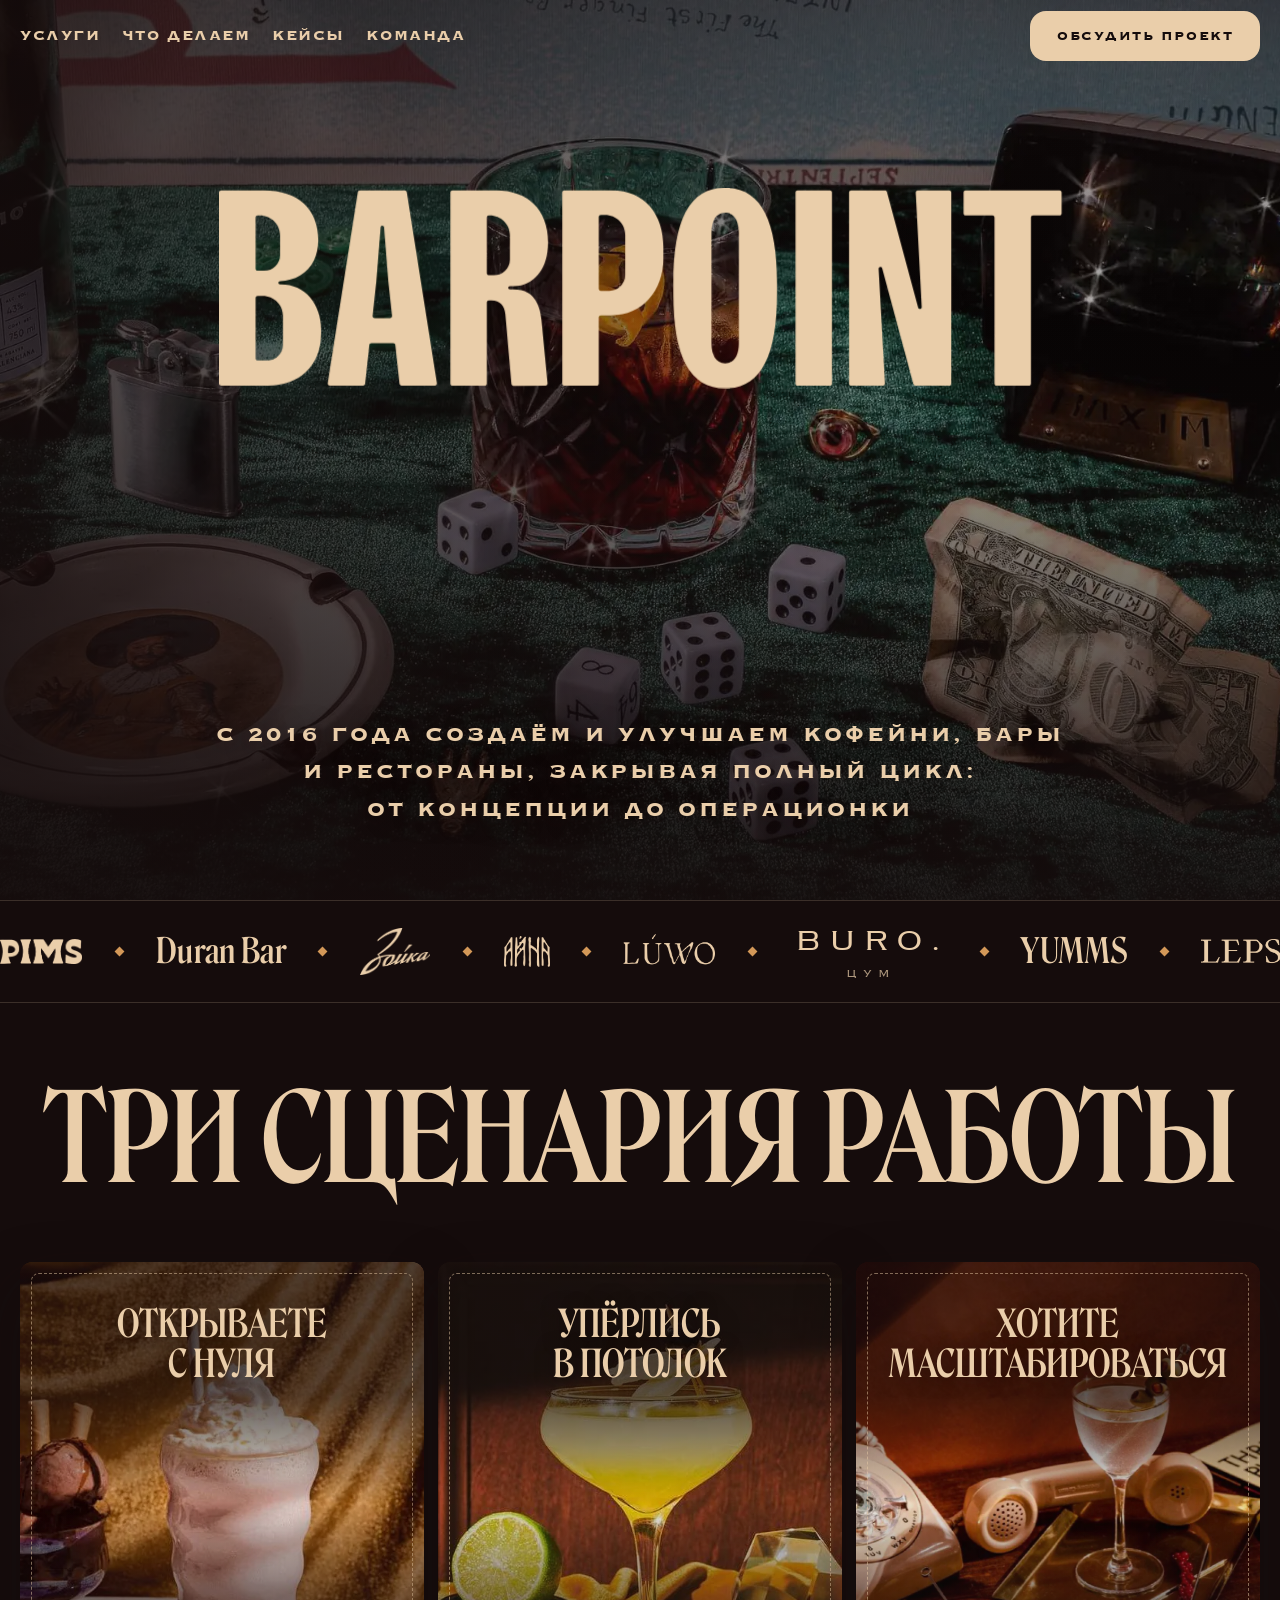
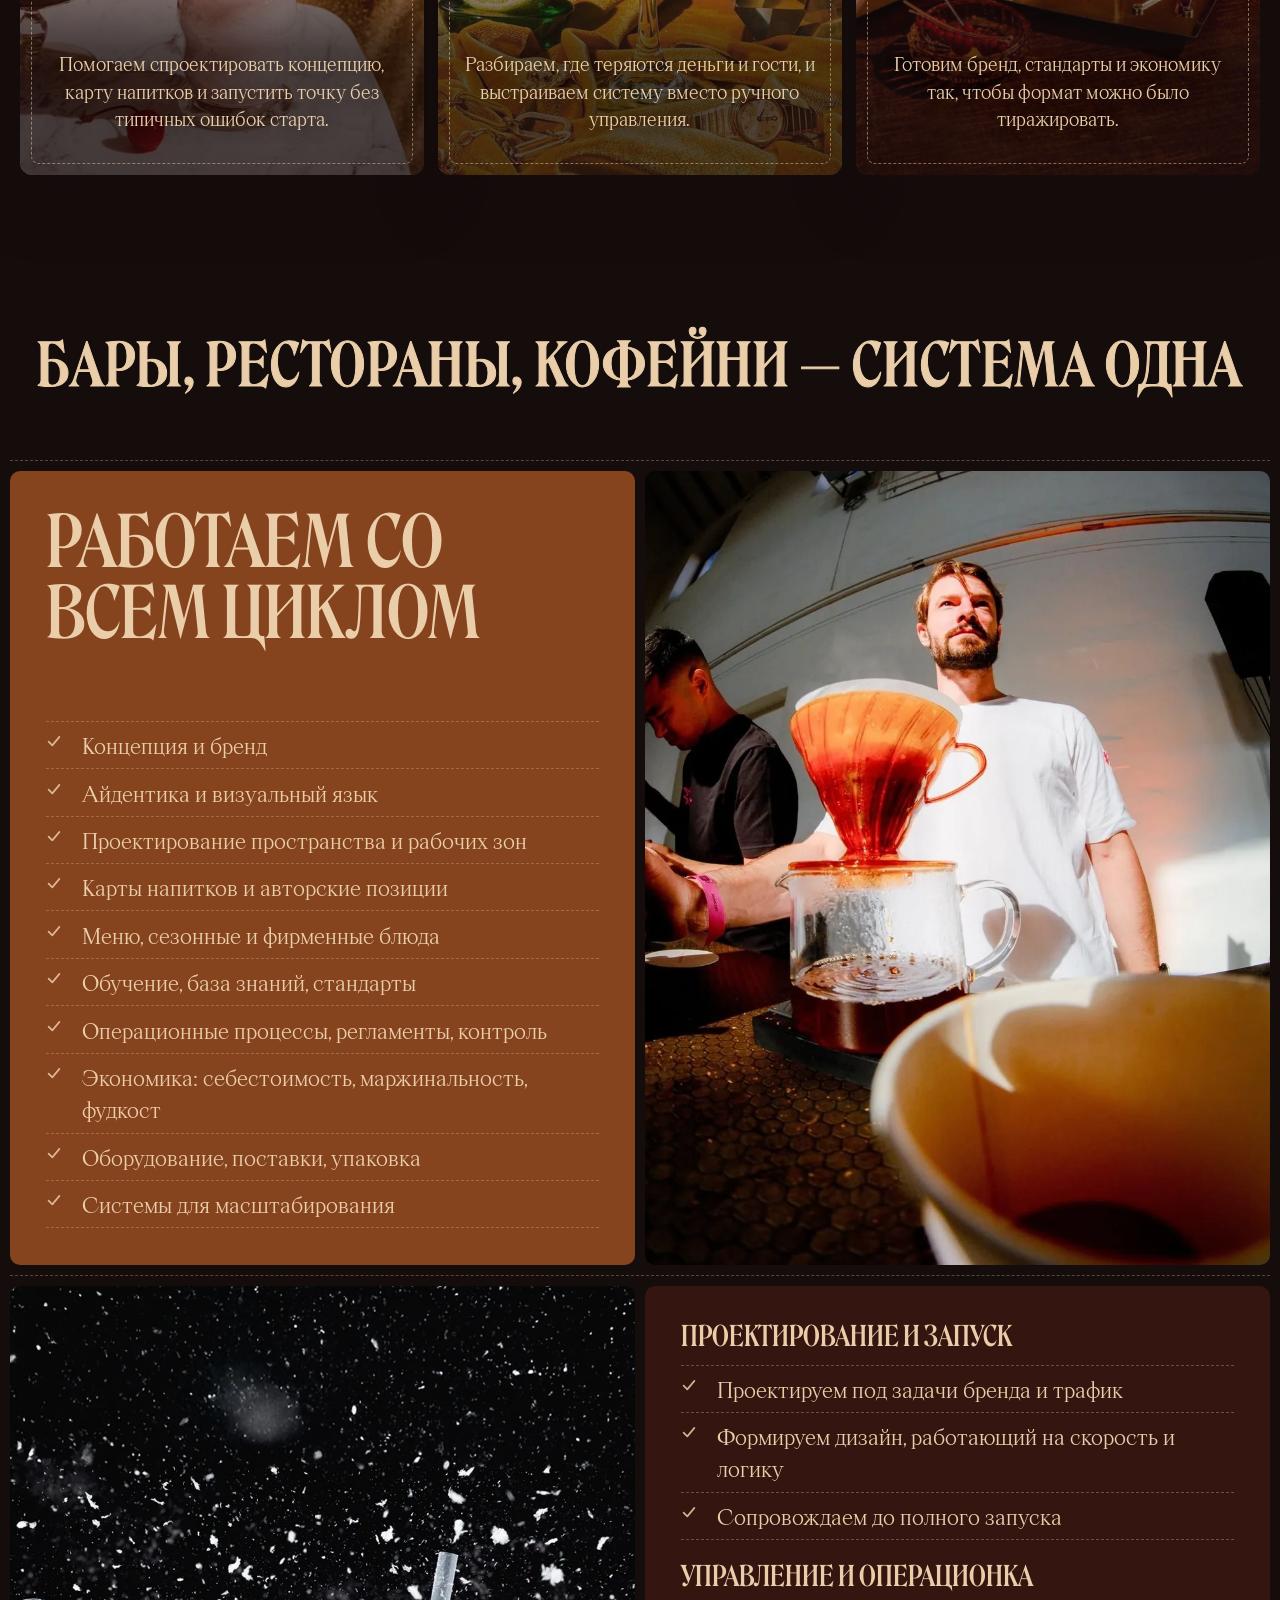
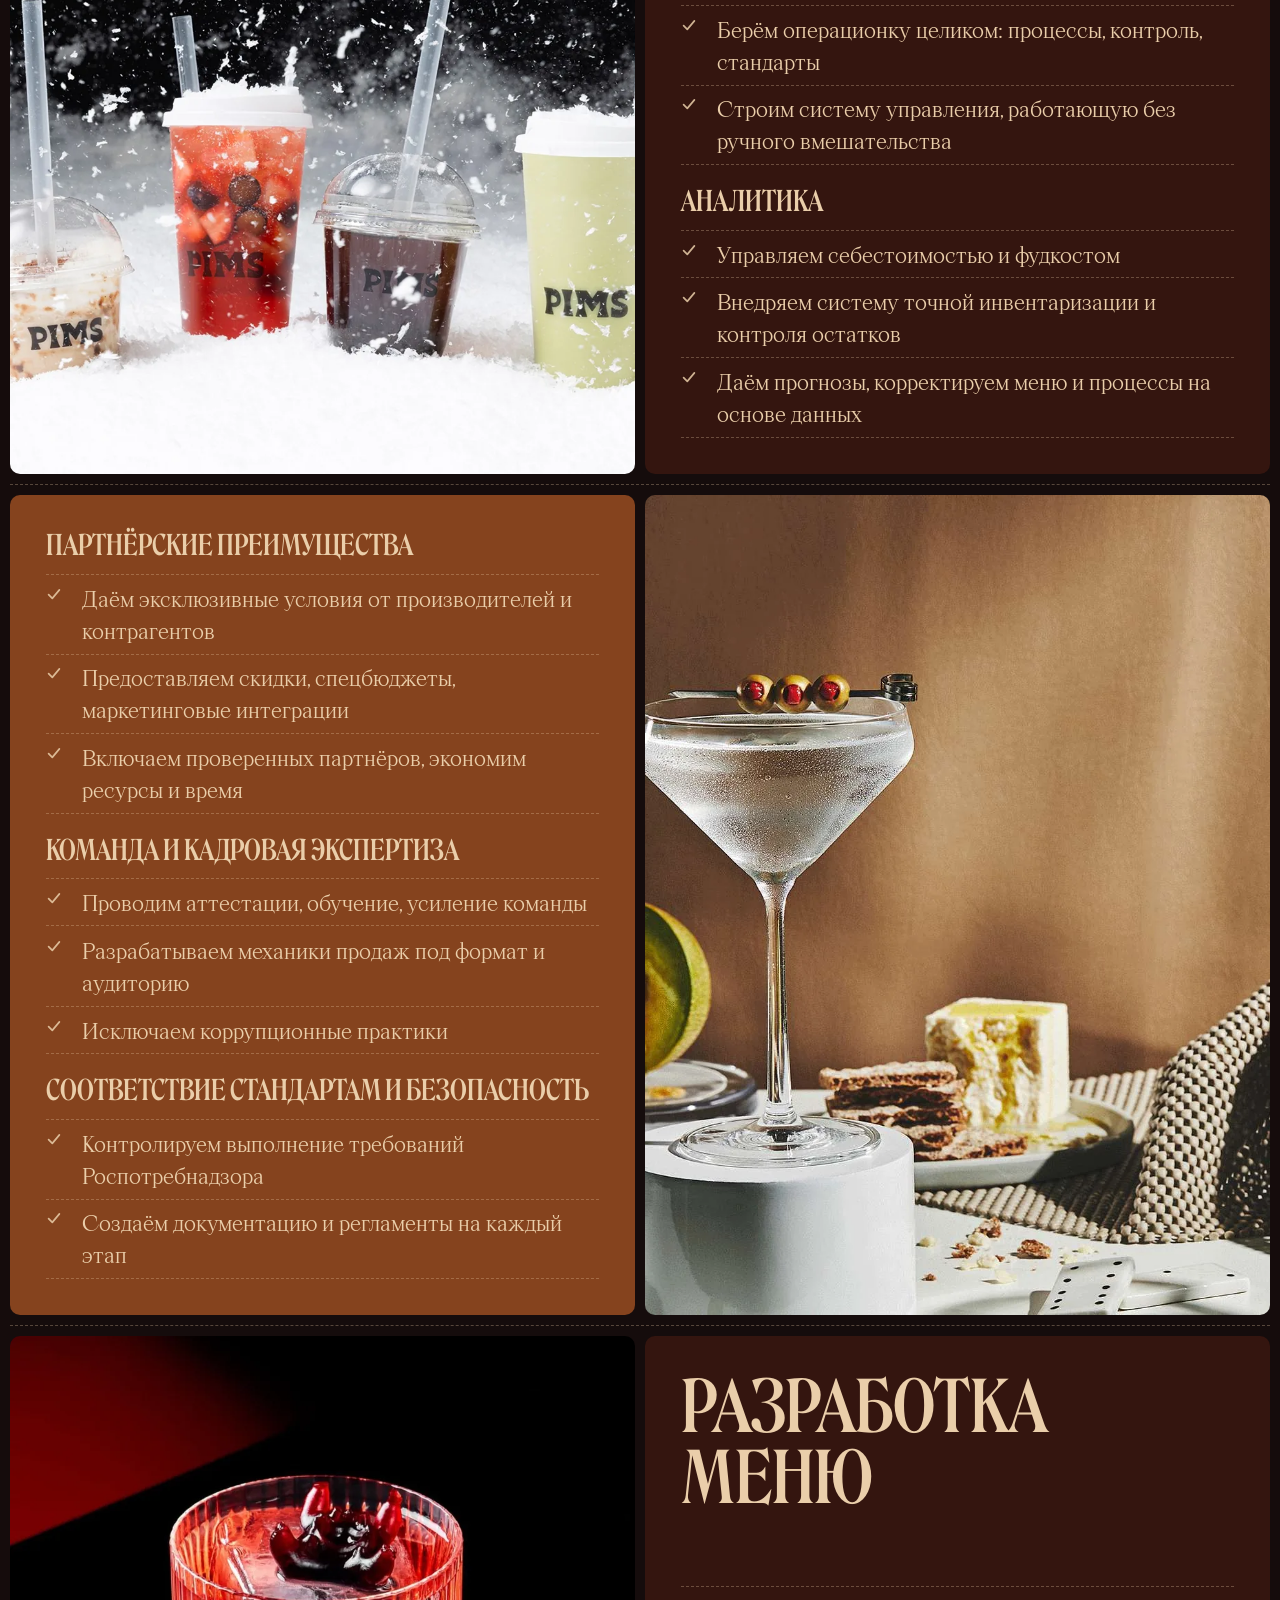
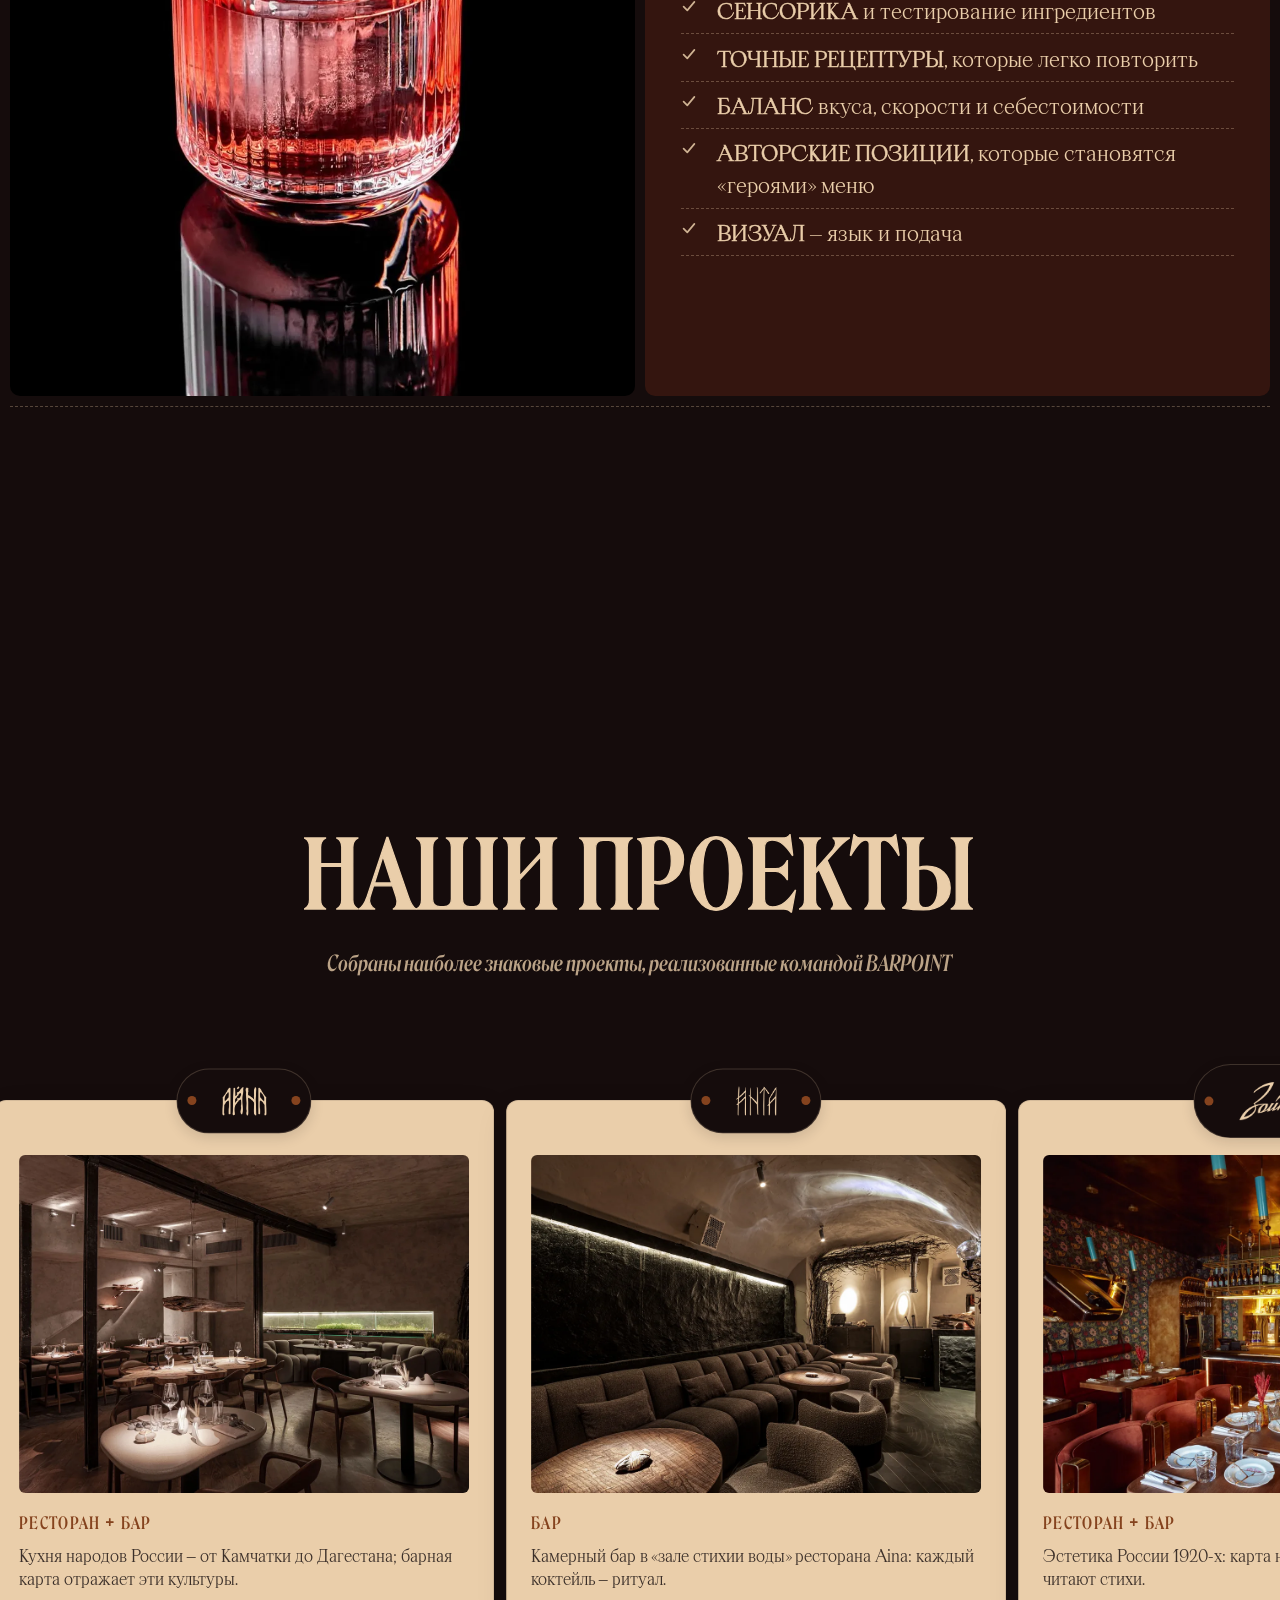
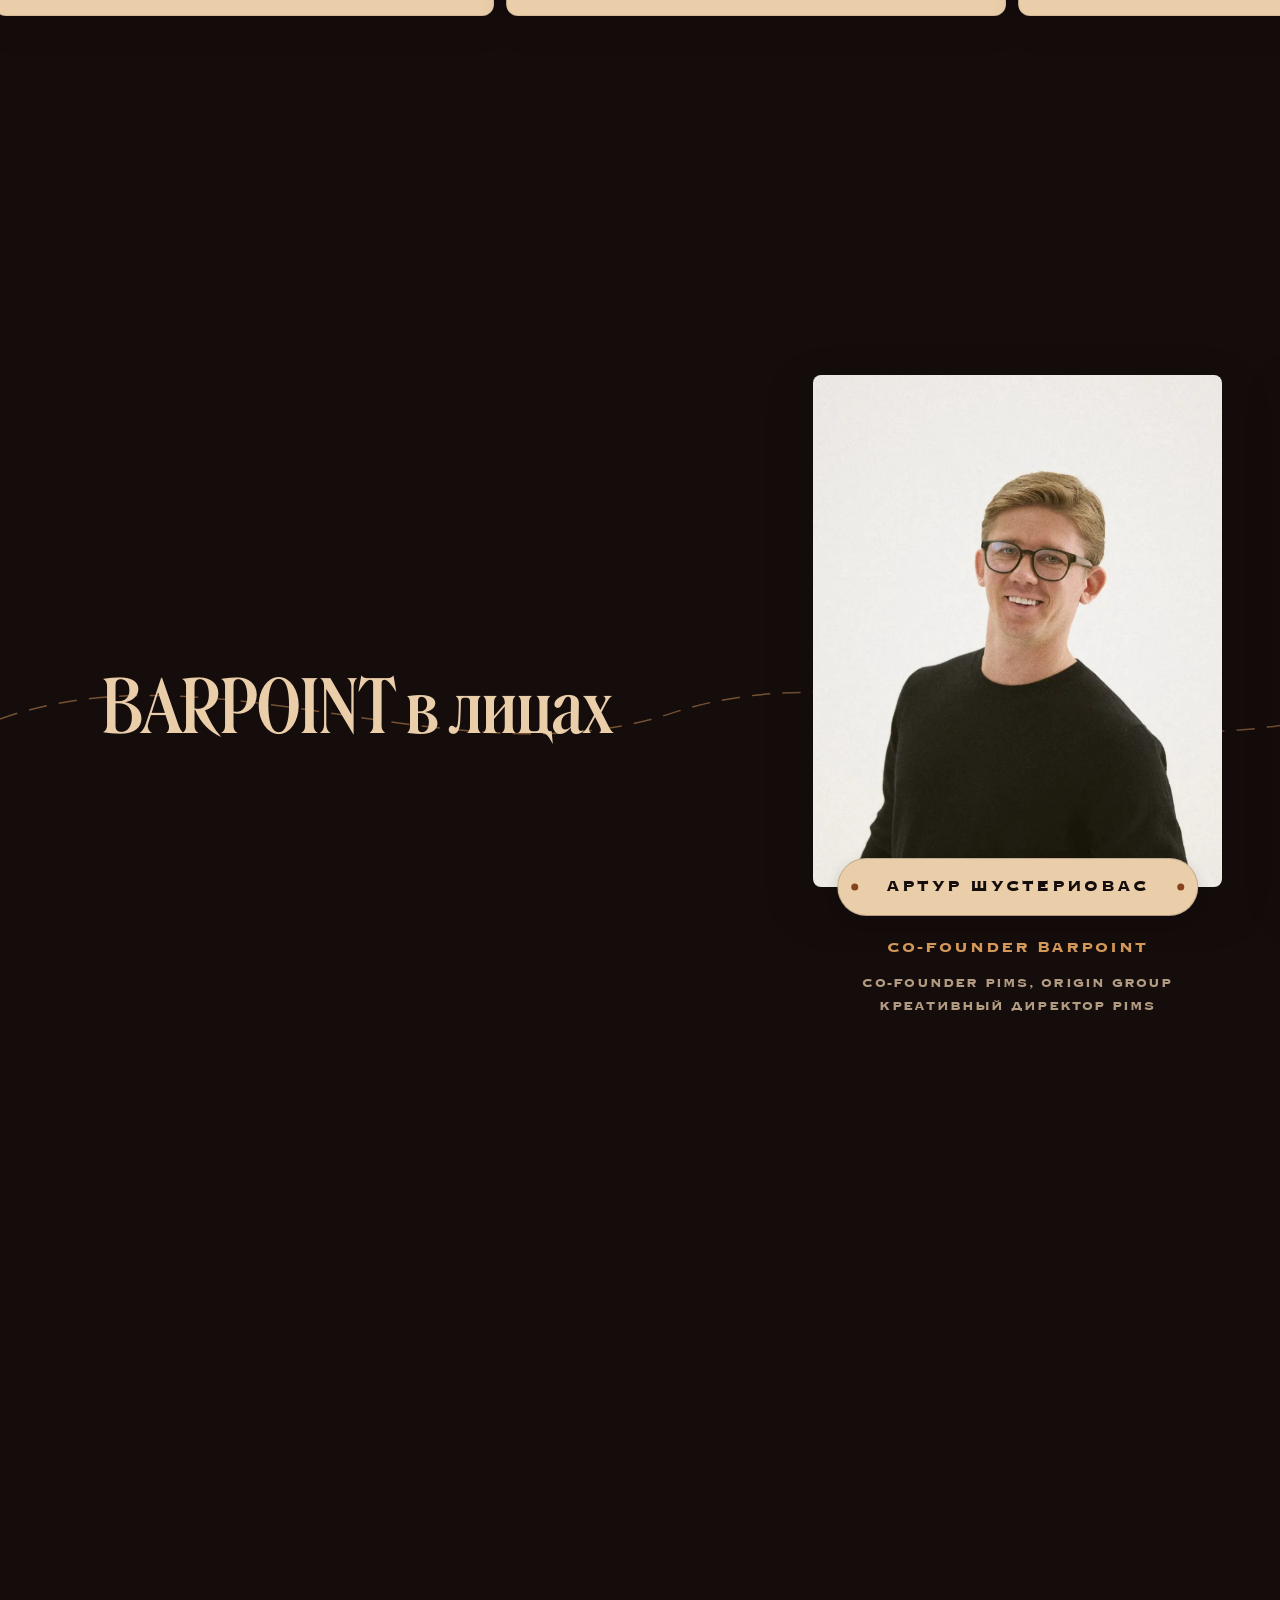
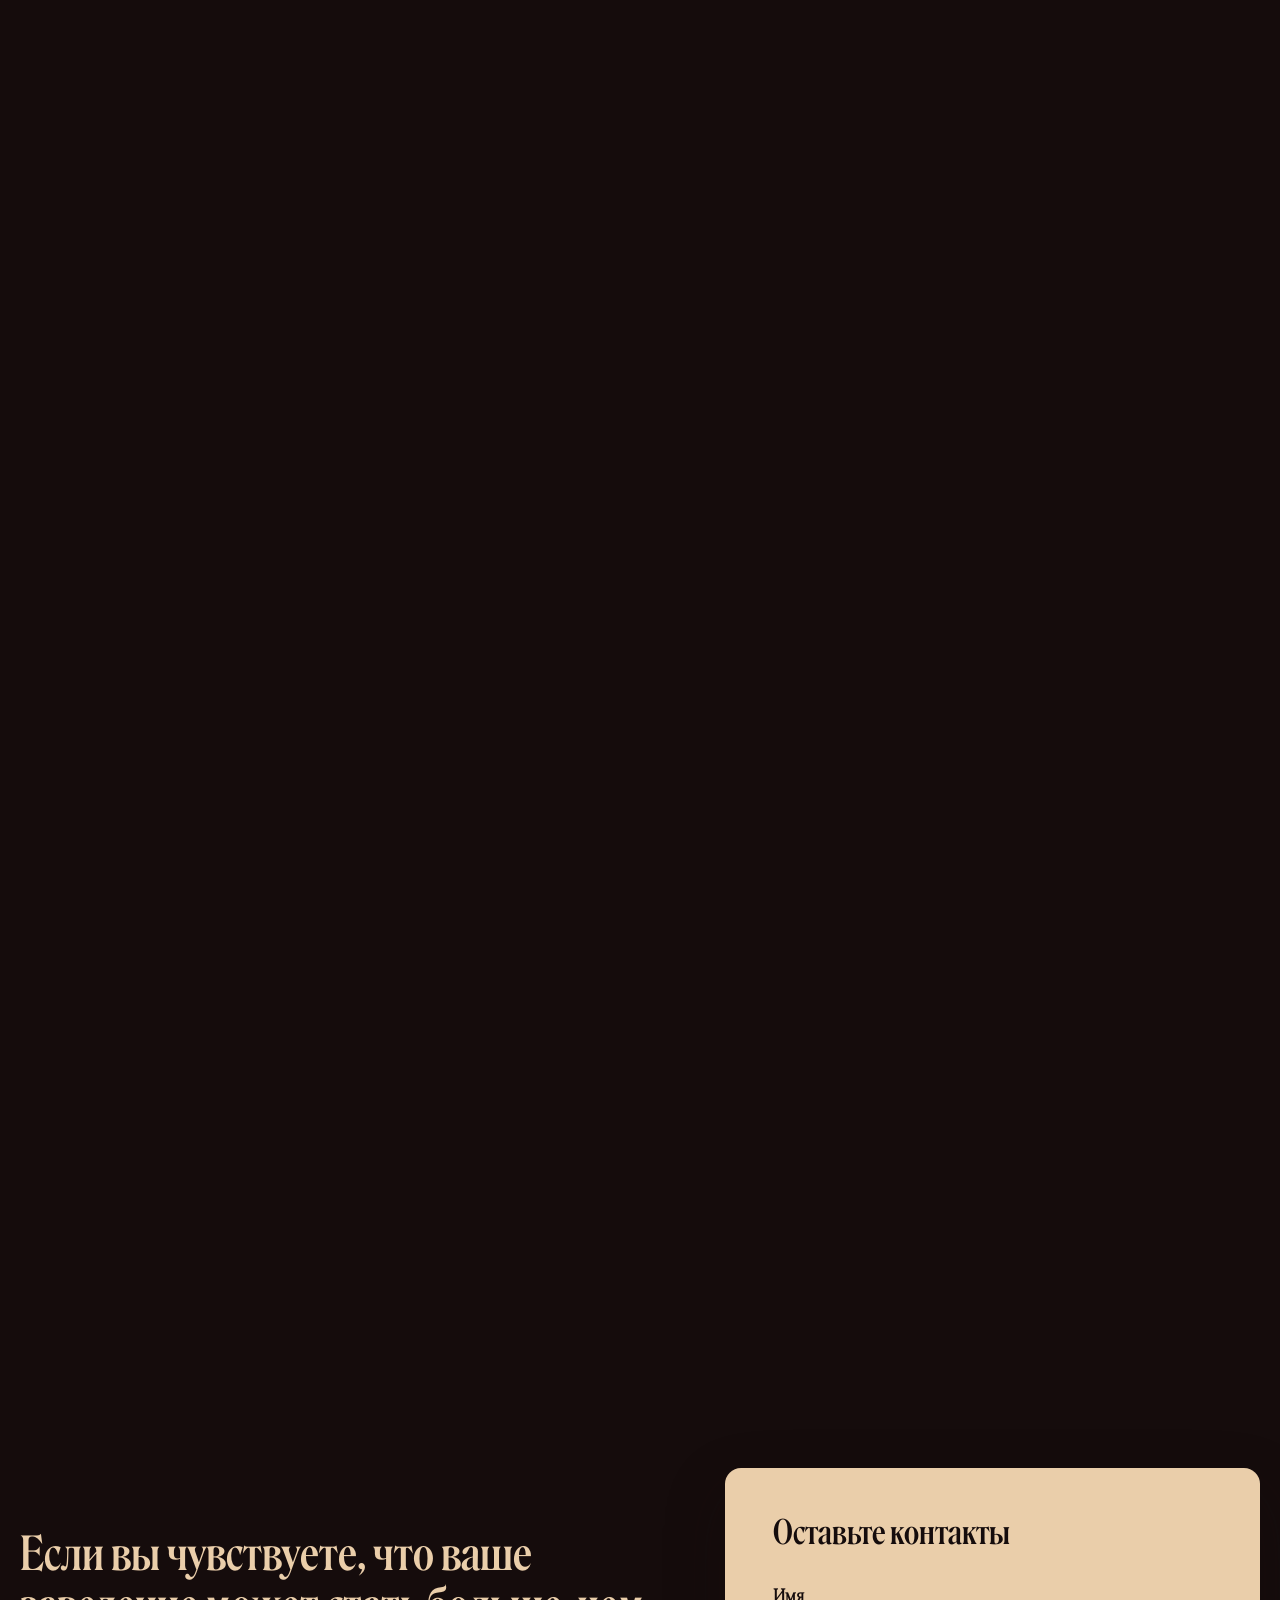
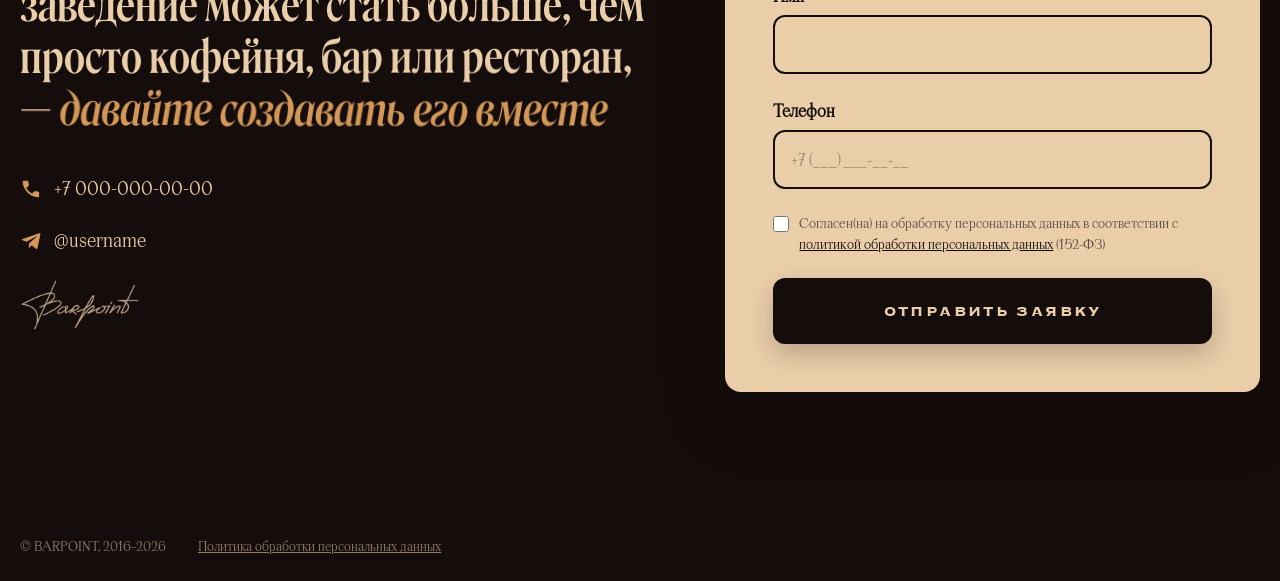
==== commit 5257e376: "Новые кадры в сценариях и в стопке «как мы работаем» Заказчик прислал свои фотографии на замену. В т" ====
--- a/index.html
+++ b/index.html
@@ -251,13 +251,22 @@
          короткие (2–3 слова) — на них разлёт читается, а не сыплется.
          Описания под ними намеренно оставлены построчными: два разлёта
          подряд в одной карточке спорят друг с другом. -->
+    <!-- Правка 07.08: три кадра заменены по просьбе заказчика — коктейль,
+         кофе, гости уступили место мороженому, коктейлю с лаймом и
+         мартини с телефоном (порядок задал он). Кроп сделан заранее под
+         форму карточки 100/127, а не отдан object-fit: исходники пришли
+         небольшими, и лишнего запаса на обрезку у них нет. Апскейла нет,
+         поэтому на 2x первые два кадра мягче третьего — ширина в имени
+         файла настоящая. Вуаль не трогали: худшая точка 4.75 — заголовок
+         первой карточки, в него заходят взбитые сливки — при норме 4.5,
+         остальные 4.83–6.63. -->
     <div class="scn" data-scn>
       <article class="scn__card" data-scn-card data-scn-i="0">
         <span class="scn__frame" aria-hidden="true"></span>
         <h3 class="scn__title" data-gsap-big-copy-on-scroll>Открываете<br>с нуля</h3>
         <p class="scn__desc" data-gsap-text-on-scroll data-gsap-delay="0.1">Помогаем спроектировать концепцию, карту напитков и запустить точку без типичных ошибок старта.</p>
         <figure class="scn__photo">
-          <img src="assets/img/scenario-1-900.webp" width="900" height="1125" alt="Напиток наливают в бокал — старт нового проекта" loading="lazy" decoding="async">
+          <img src="assets/img/scenario-1-518.webp" width="518" height="658" alt="Молочный коктейль со взбитыми сливками и мороженое" loading="lazy" decoding="async">
         </figure>
       </article>
 
@@ -266,7 +275,7 @@
         <h3 class="scn__title" data-gsap-big-copy-on-scroll>Упёрлись<br>в потолок</h3>
         <p class="scn__desc" data-gsap-text-on-scroll data-gsap-delay="0.1">Разбираем, где теряются деньги и гости, и выстраиваем систему вместо ручного управления.</p>
         <figure class="scn__photo">
-          <img src="assets/img/scenario-2-900.webp" width="900" height="1125" alt="Кофе с молоком — текстура вихря" loading="lazy" decoding="async">
+          <img src="assets/img/scenario-2-527.webp" width="527" height="669" alt="Коктейль с лаймом на золотом бархате" loading="lazy" decoding="async">
         </figure>
       </article>
 
@@ -275,7 +284,7 @@
         <h3 class="scn__title" data-gsap-big-copy-on-scroll>Хотите<br>масштабироваться</h3>
         <p class="scn__desc" data-gsap-text-on-scroll data-gsap-delay="0.1">Готовим бренд, стандарты и экономику так, чтобы формат можно было тиражировать.</p>
         <figure class="scn__photo">
-          <img src="assets/img/scenario-3-900.webp" width="900" height="1125" alt="Гости с фирменными напитками PIMS" loading="lazy" decoding="async">
+          <img src="assets/img/scenario-3-900.webp" width="900" height="1143" alt="Мартини с оливками и ретро-телефон на столе" loading="lazy" decoding="async">
         </figure>
       </article>
     </div>
@@ -399,13 +408,19 @@
            медиа-половина в 637px пуста — это и есть «чёрный экран».
            С правкой 07.08 таких картинок в стопке четыре, а не две (кадр
            теперь в каждой карточке), и eager остаётся дешёвым: вместе они
-           весят 338 КБ, идут с fetchpriority="low", на первый экран не
+           весят 483 КБ, идут с fetchpriority="low", на первый экран не
            влияют, а к стопке приезжают готовыми.
            Остальным картинкам сайта lazy НЕ трогаем — там обычный поток,
            и отложенная загрузка работает как задумано. -->
+      <!-- Правка 07.08: кадр заменён по просьбе заказчика. Форма исходника
+           (1.09) выбрана не случайно: у .wcard__media жёсткой формы нет —
+           на десктопе это половина ряда (замер 1440×900: 698×734, то есть
+           0.95), а до 1024px включается aspect-ratio 4/3. Один файл режется
+           двумя разными окнами, поэтому кадр держим между ними. Здесь с
+           боков уходит по 88px, все четыре стакана остаются в кадре. -->
       <div class="wcard__aside wcard__aside--media">
         <figure class="wcard__media">
-          <img src="assets/img/svc-coffee-2-1400.webp" width="1400" height="933" alt="Модульная кофейная точка PIMS" loading="eager" fetchpriority="low" decoding="async">
+          <img src="assets/img/svc-pims-1350.webp" width="1350" height="1235" alt="Стаканы PIMS в снегу" loading="eager" fetchpriority="low" decoding="async">
         </figure>
       </div>
       <div class="wcard__panel">
@@ -441,9 +456,15 @@
 
     <!-- 3-й блок файла заказчика. Текст СЛЕВА — снова --flip. -->
     <article class="wcard wcard--amber wcard--flip">
+      <!-- Правка 07.08: кадр заменён по просьбе заказчика. Исходник снят
+           широко (2117×1192, 1.78), и в десктопное окно из него попадало бы
+           1132px — больше половины ширины за краем, вместе с главным
+           бокалом: он стоит слева. Поэтому кадр подрезан справа до 1300px,
+           бокал вышел в середину окна с запасом ~57px, дальняя пара бокалов
+           ушла. Форма получилась 1.09 — та же, что у соседнего PIMS. -->
       <div class="wcard__aside wcard__aside--media">
         <figure class="wcard__media">
-          <img src="assets/img/pas-mood-1200.webp" width="1200" height="882" alt="Переговоры по телефону" loading="eager" fetchpriority="low" decoding="async">
+          <img src="assets/img/svc-coupes-1300.webp" width="1300" height="1192" alt="Коктейли в бокалах купе на сервированном столе" loading="eager" fetchpriority="low" decoding="async">
         </figure>
       </div>
       <div class="wcard__panel">
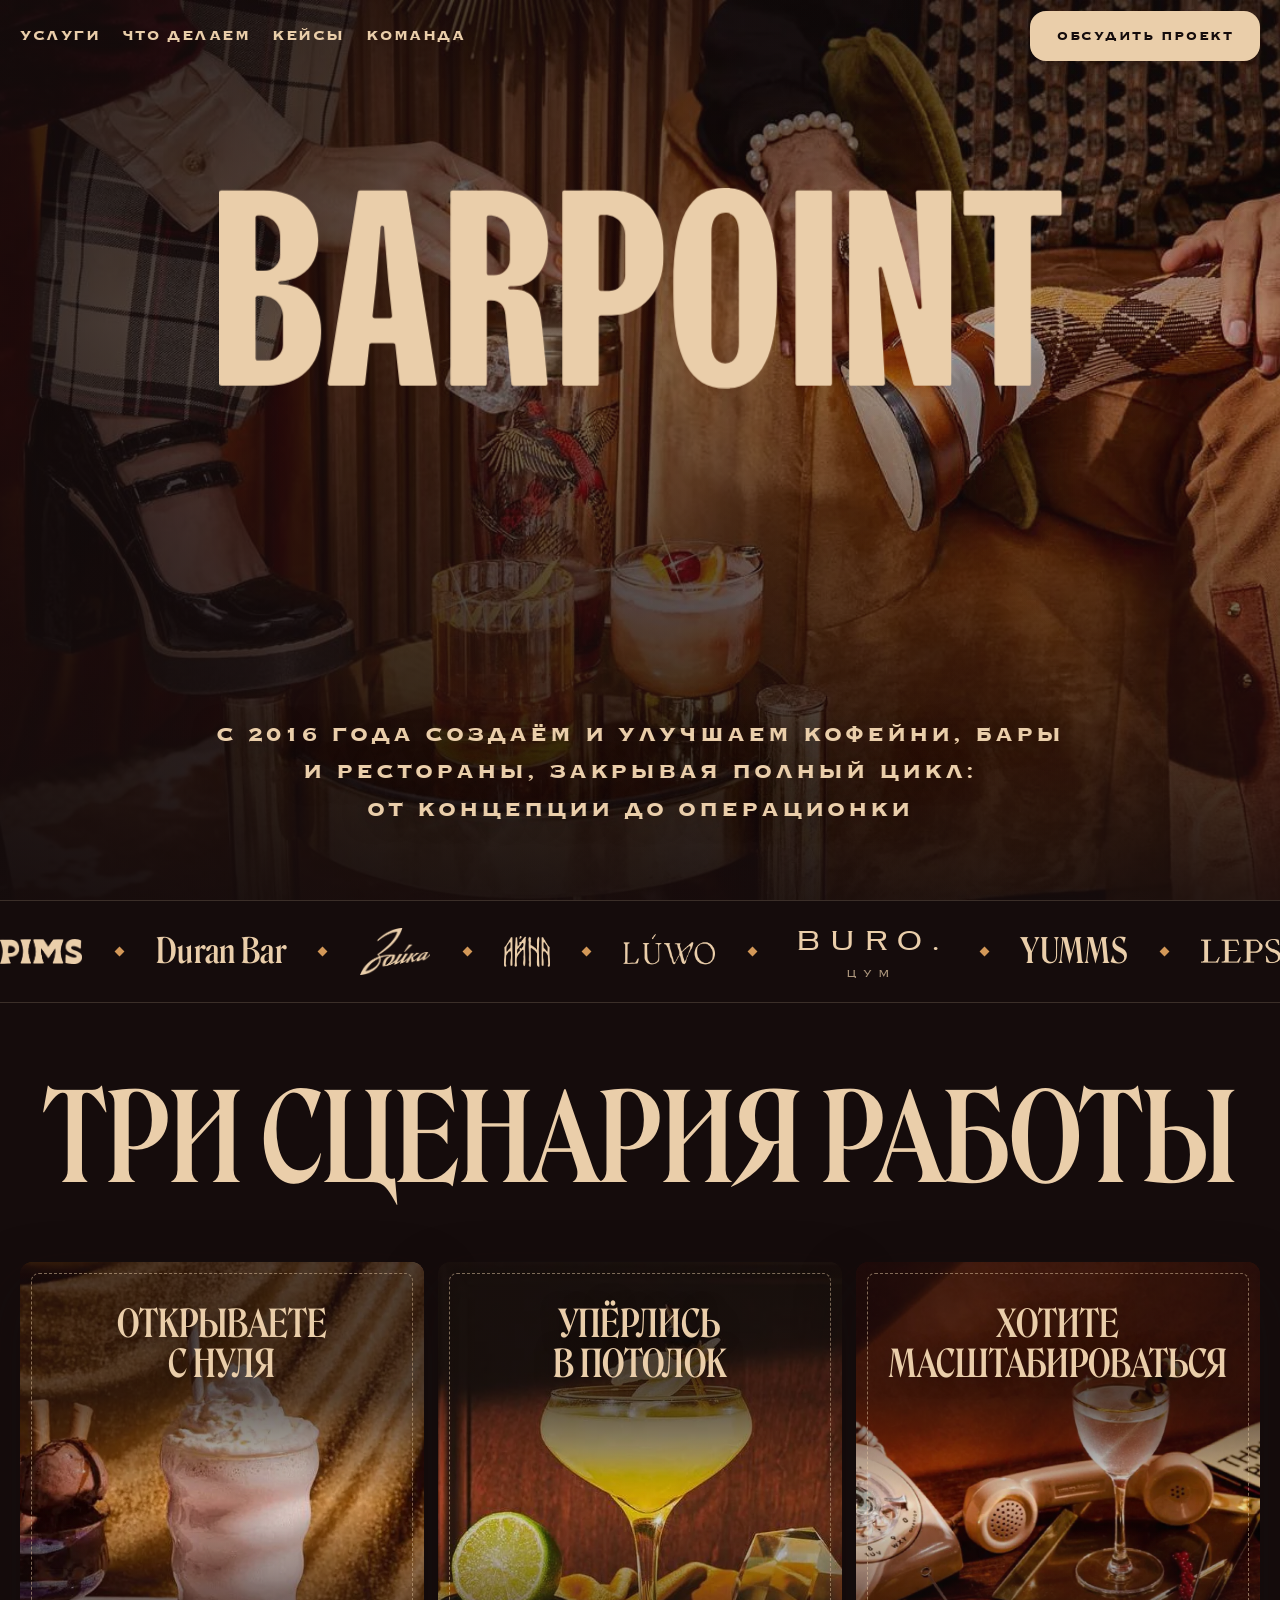
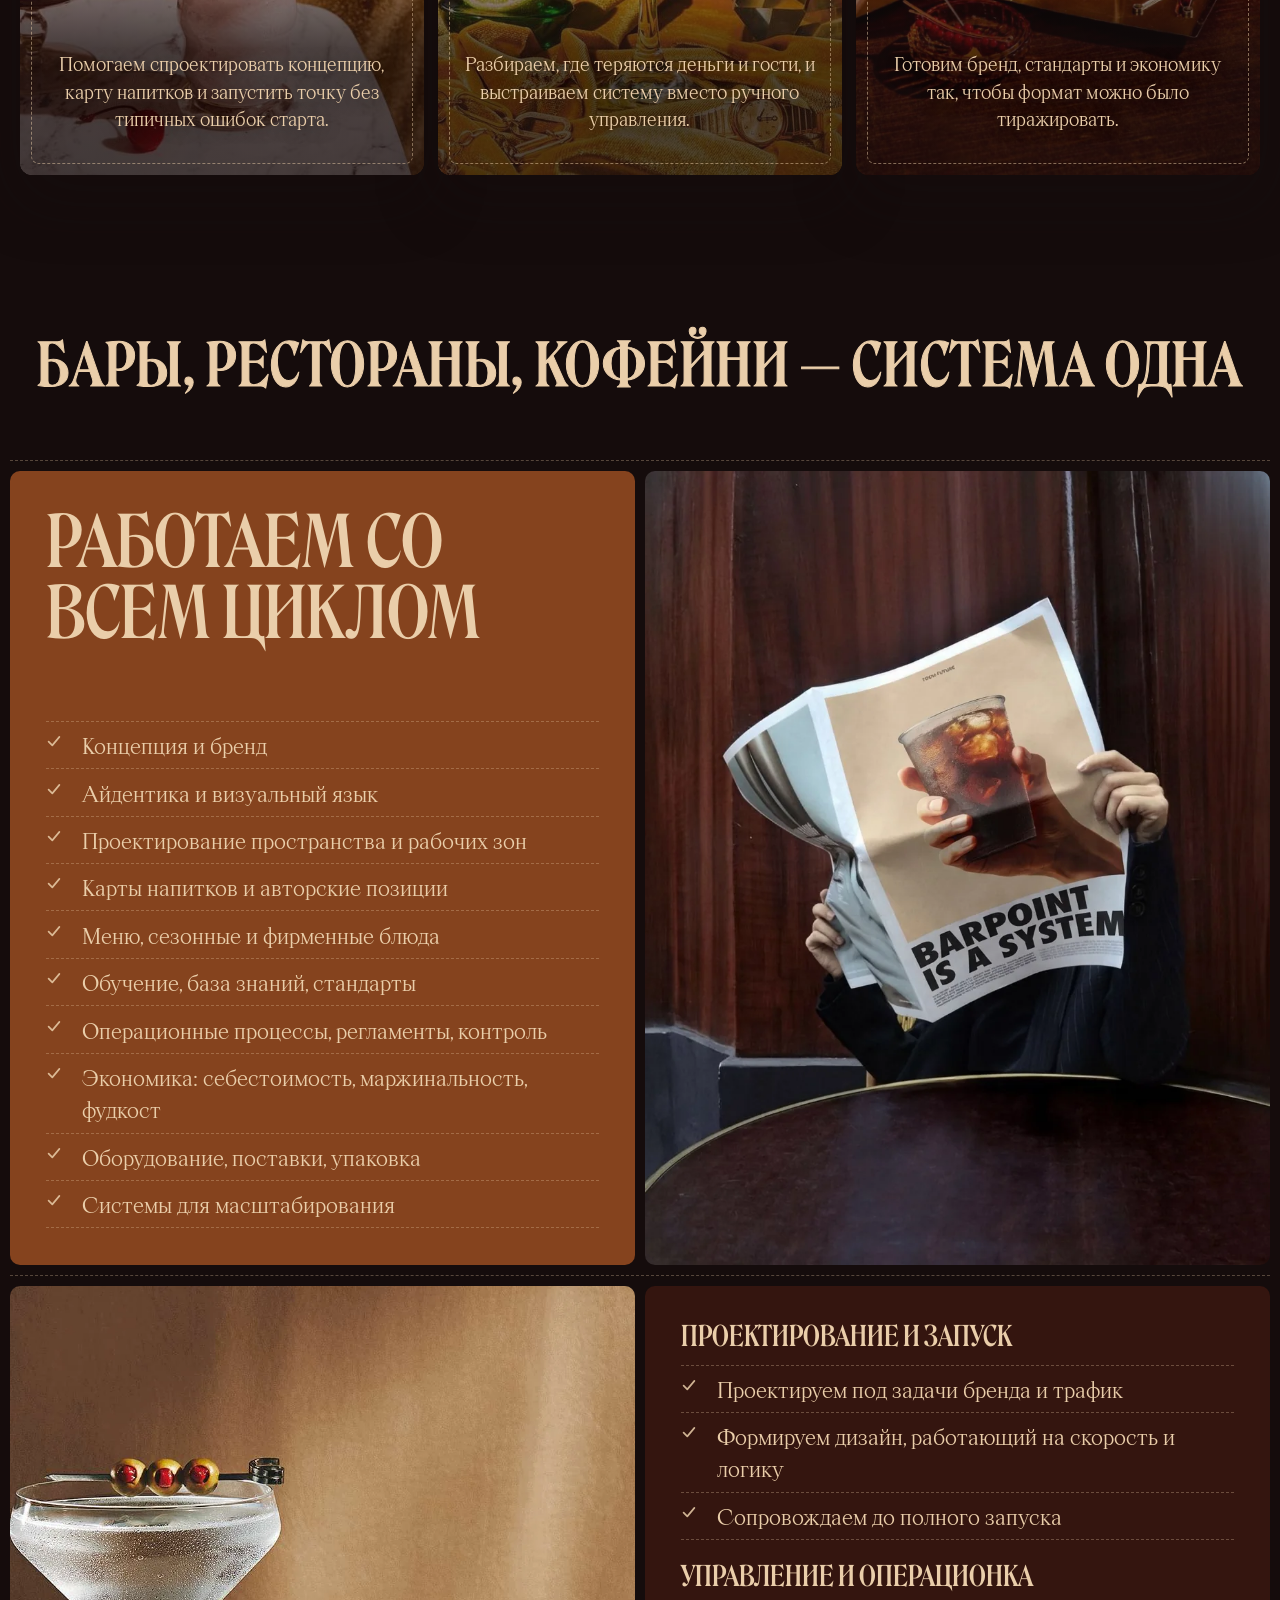
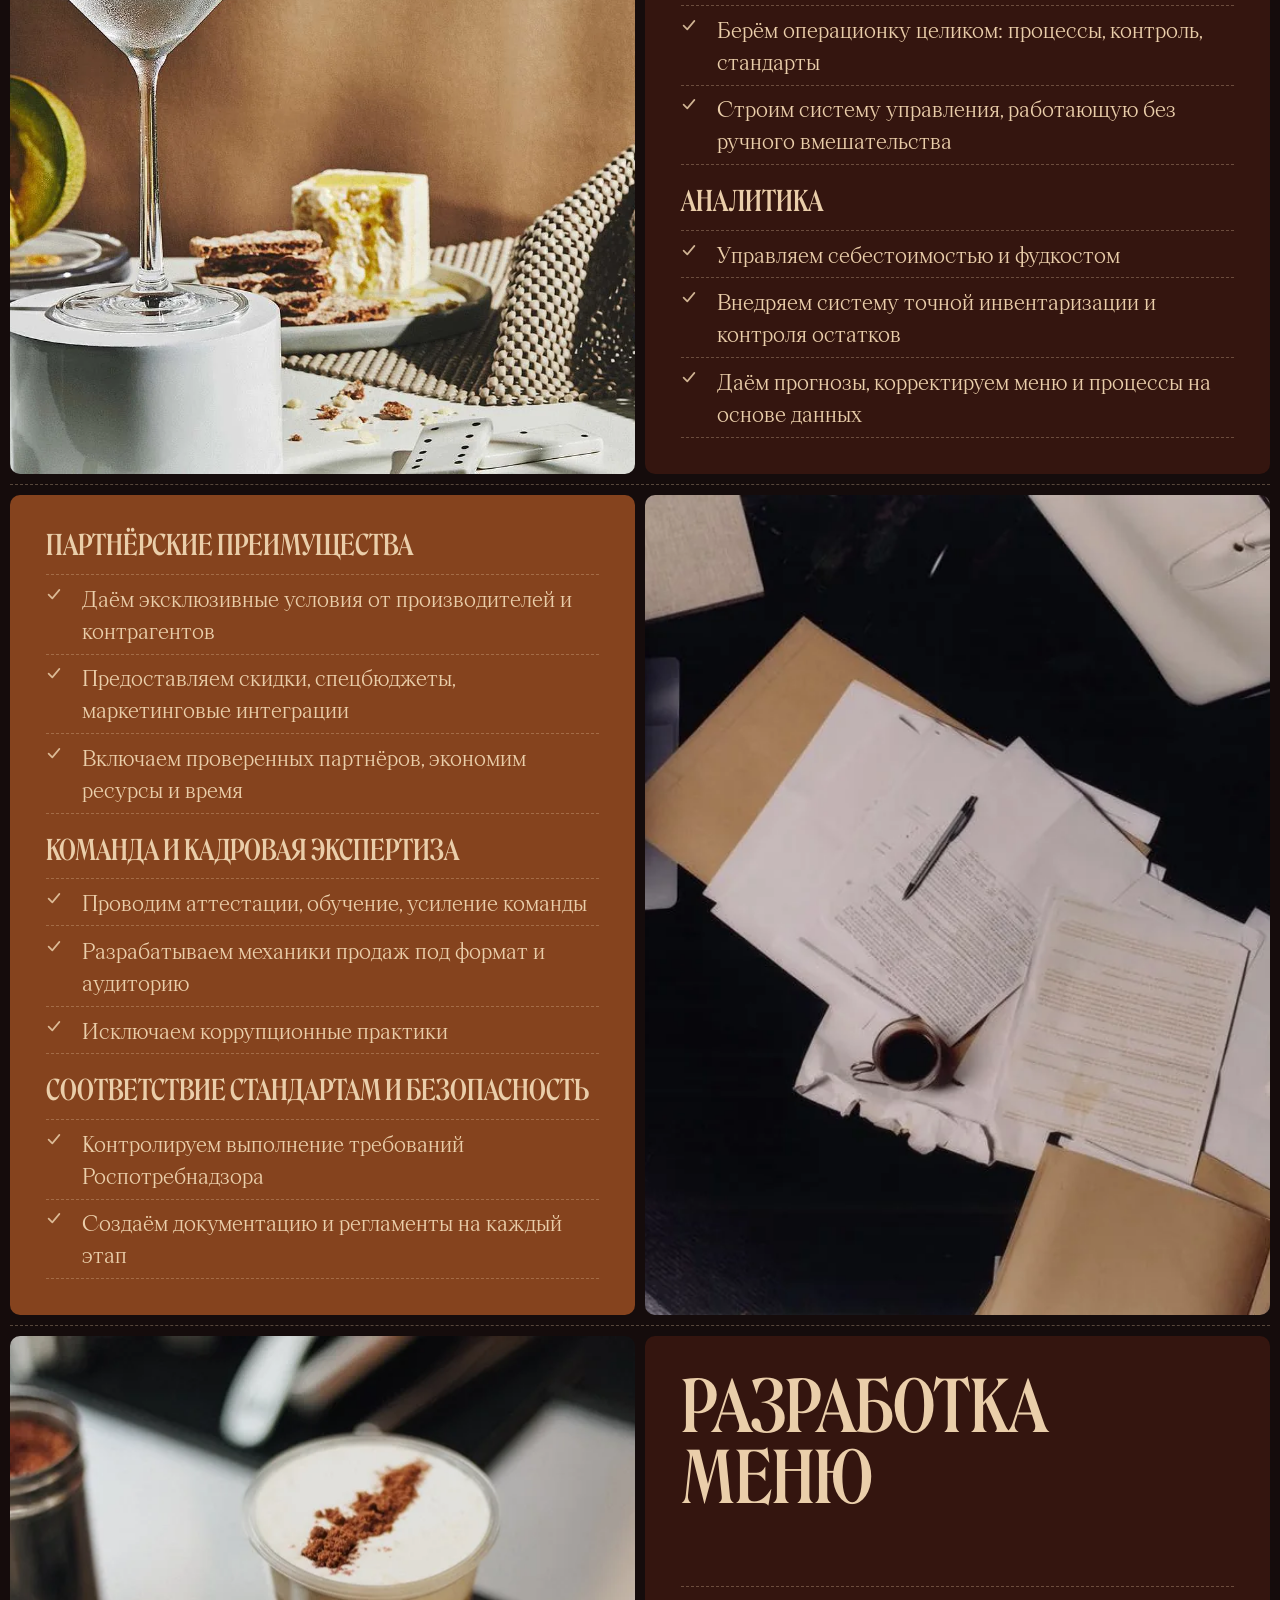
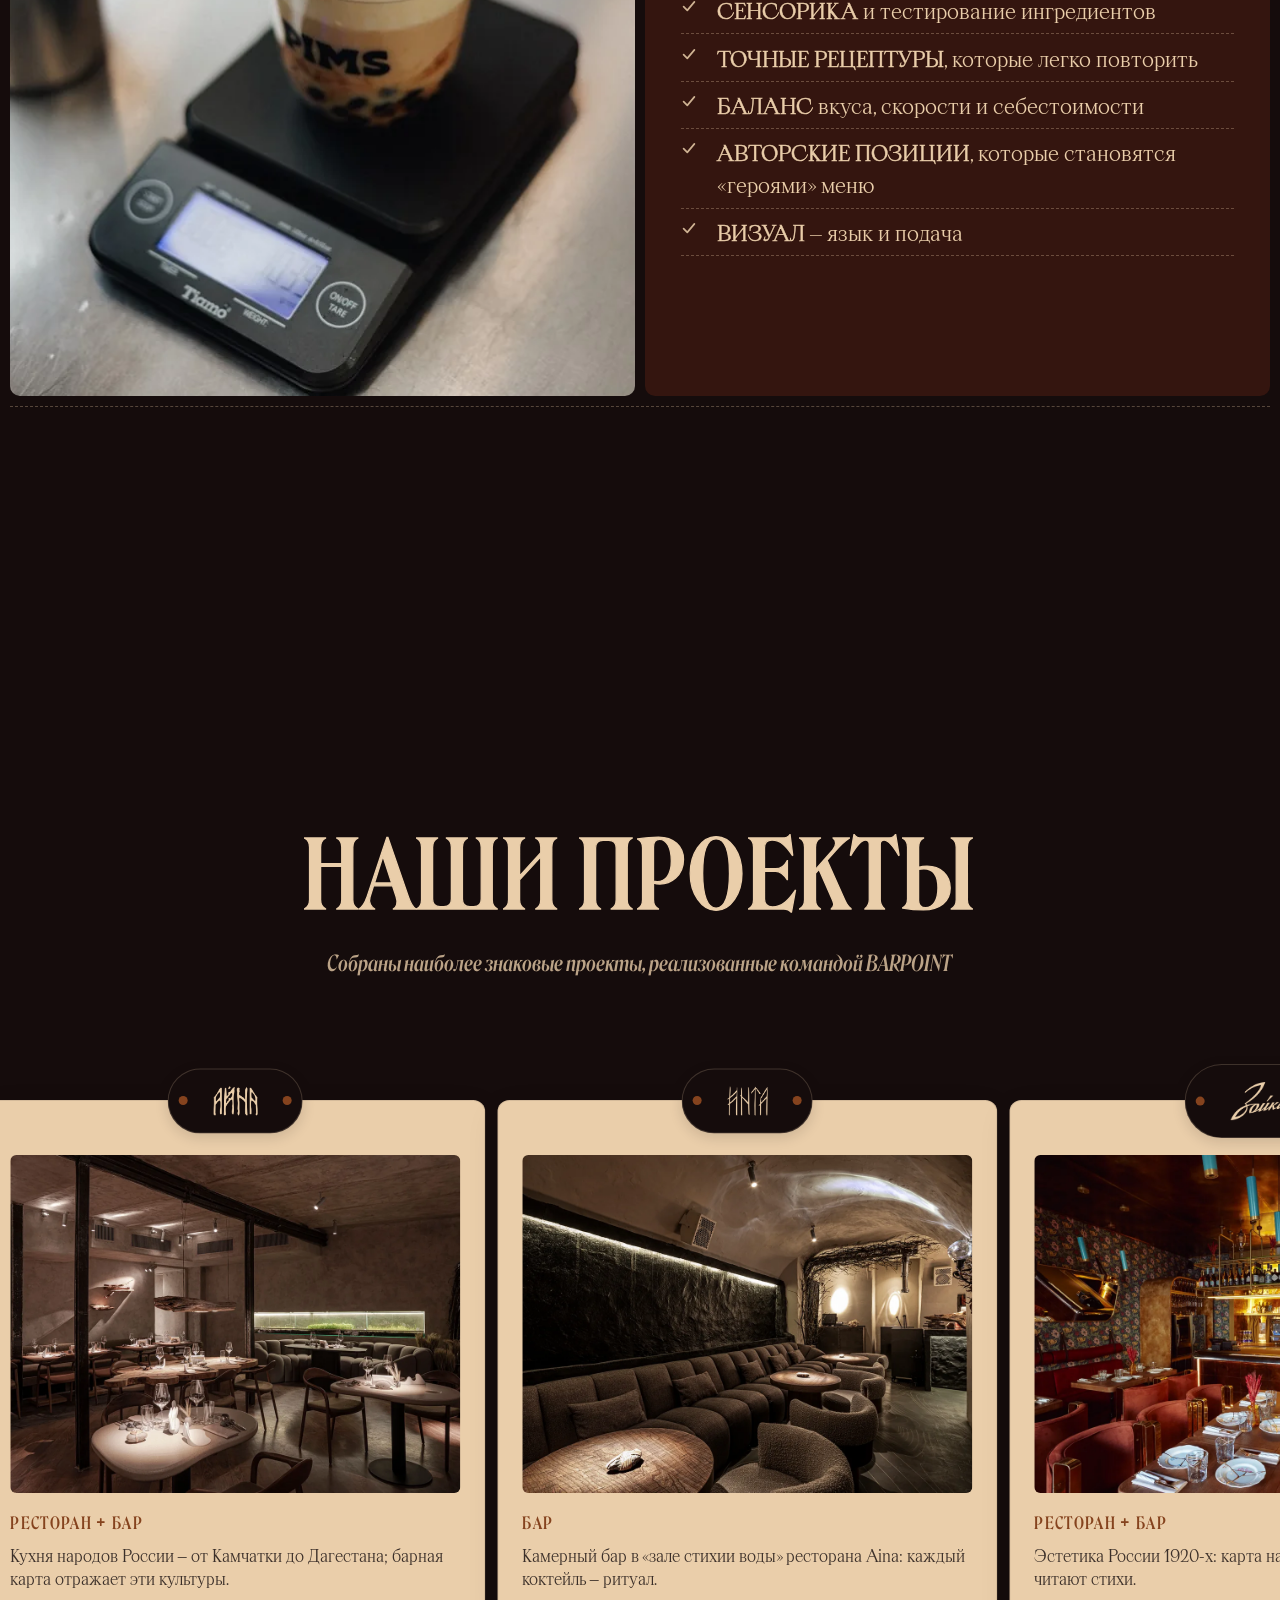
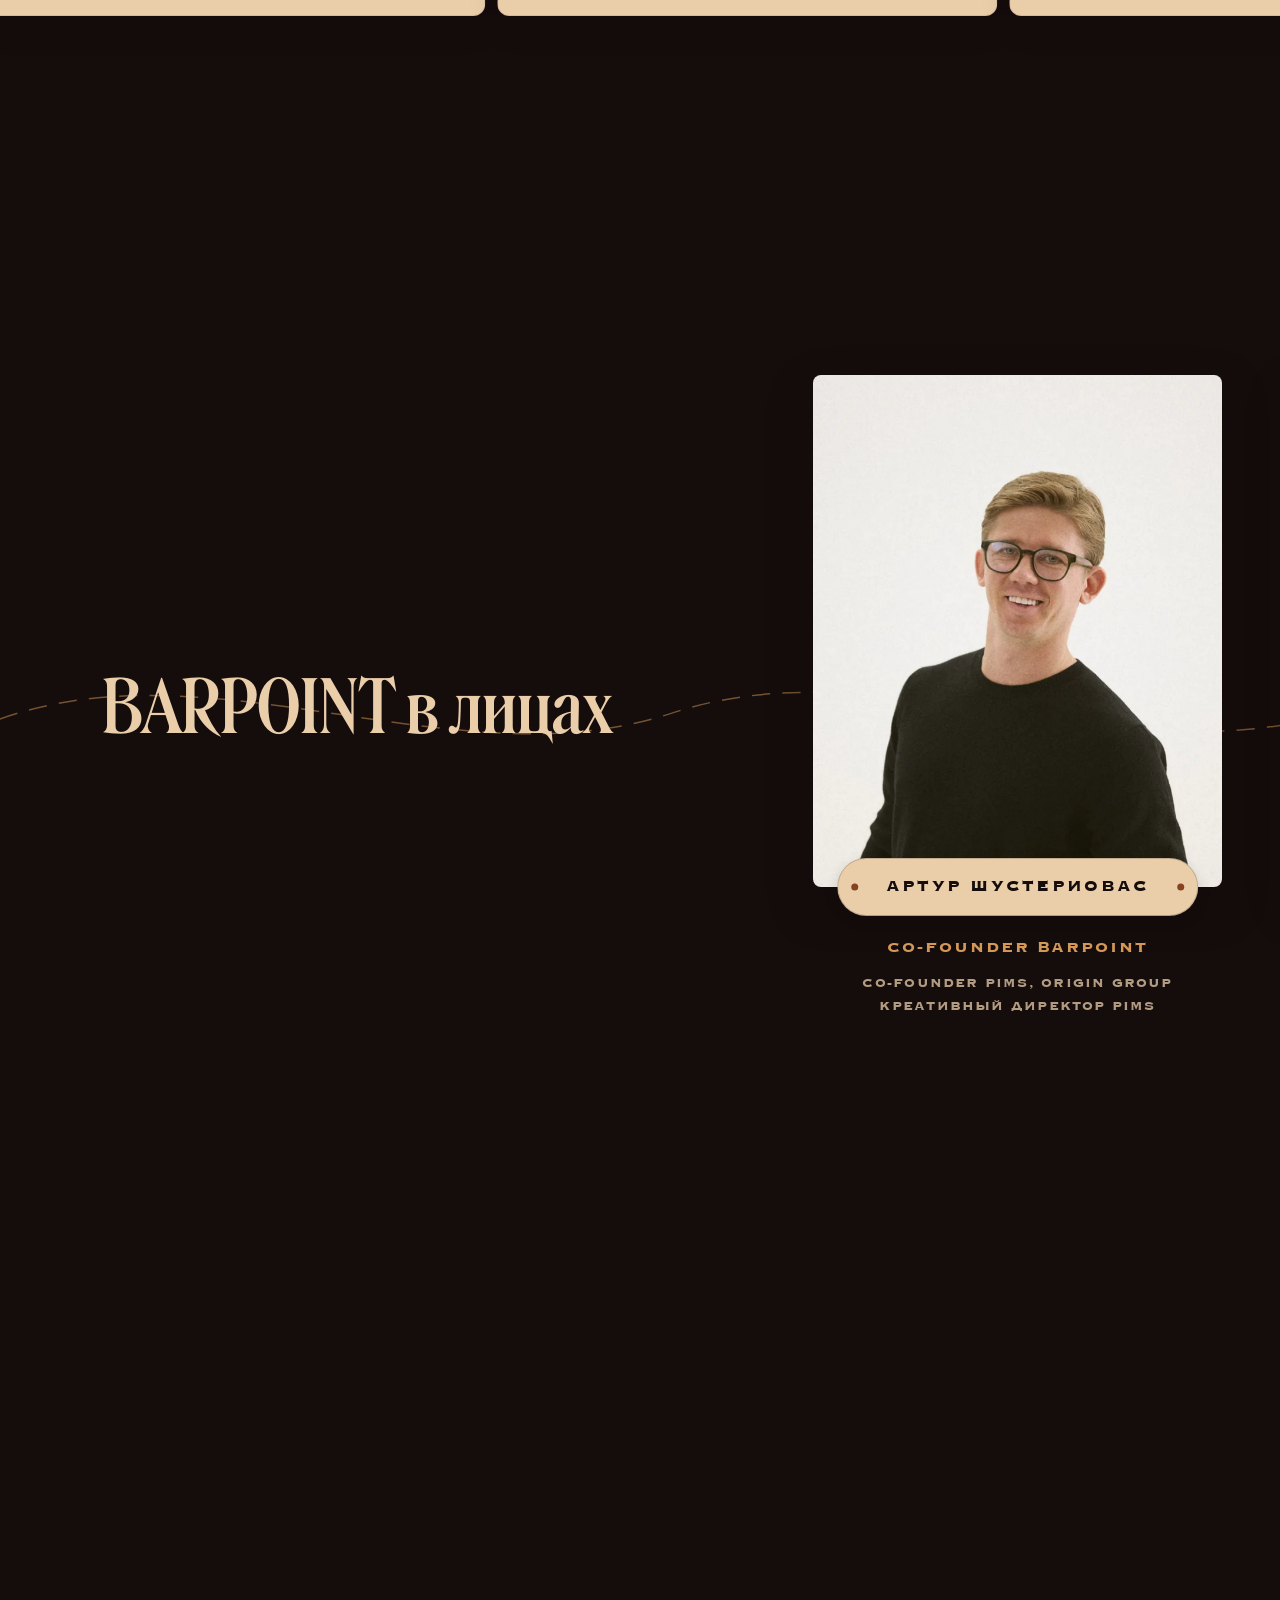
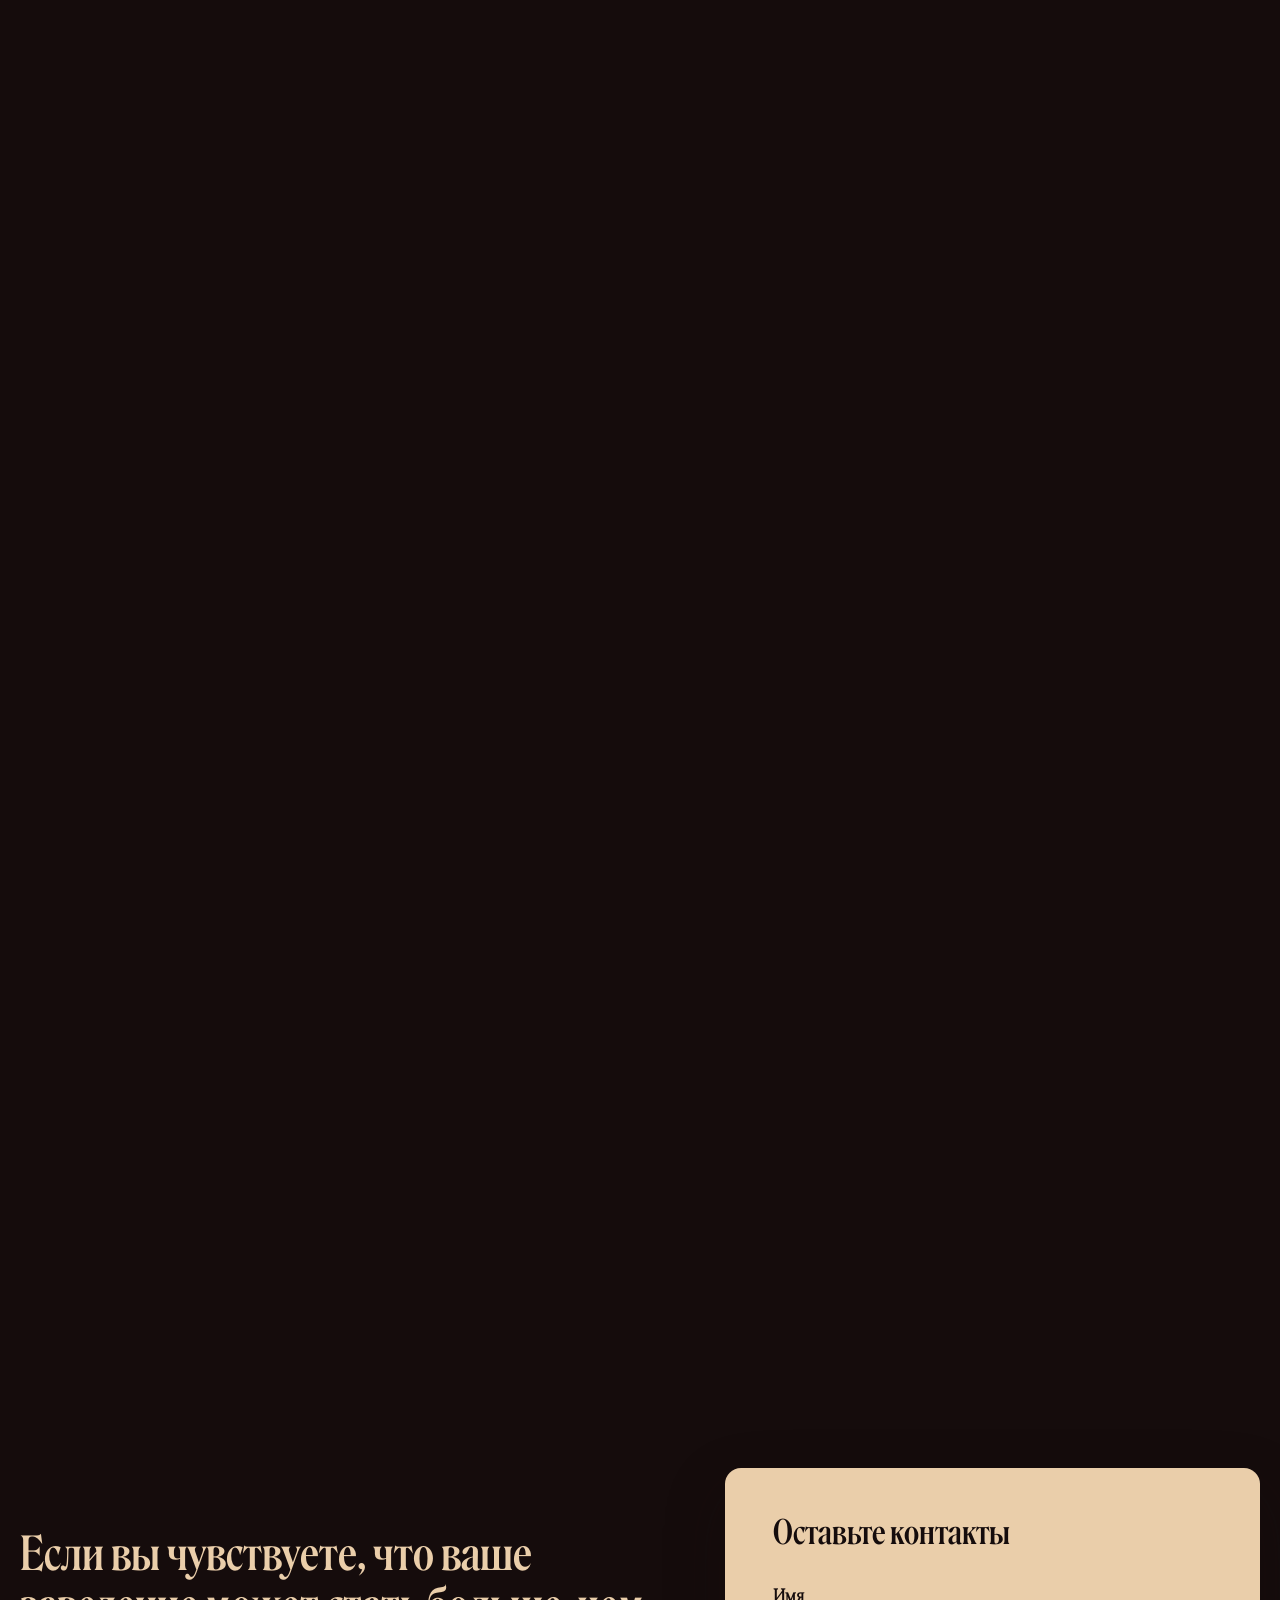
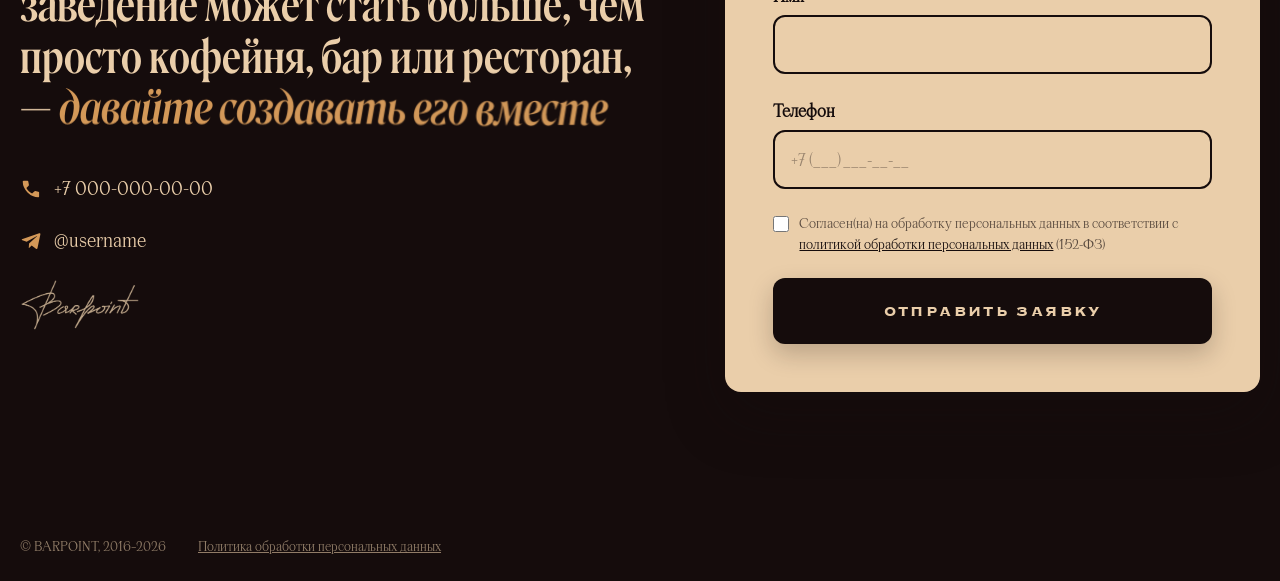
==== commit 04ae0d99: "Новый кадр героя и четыре кадра в карточках услуг ГЕРОЙ. Ретро-натюрморт с негрони (hero-retro-*) за" ====
--- a/index.html
+++ b/index.html
@@ -31,9 +31,9 @@
   <link rel="preload" href="assets/fonts/roslindale-i-cyrillic.woff2" as="font" type="font/woff2" crossorigin>
   <link rel="preload" href="assets/fonts/apoc-400-cyrillic.woff2" as="font" type="font/woff2" crossorigin>
   <link rel="preload" href="assets/fonts/copperplate-400-cyrillic.woff2" as="font" type="font/woff2" crossorigin>
-  <link rel="preload" href="assets/img/hero-retro-mob-800.webp" as="image" media="(max-width: 767px)">
-  <link rel="preload" href="assets/img/hero-retro-1200.webp" as="image" media="(min-width: 768px) and (max-width: 1024px)">
-  <link rel="preload" href="assets/img/hero-retro-2000.webp" as="image" media="(min-width: 1025px)">
+  <link rel="preload" href="assets/img/hero-lounge-mob-800.webp" as="image" media="(max-width: 767px)">
+  <link rel="preload" href="assets/img/hero-lounge-1200.webp" as="image" media="(min-width: 768px) and (max-width: 1024px)">
+  <link rel="preload" href="assets/img/hero-lounge-1386.webp" as="image" media="(min-width: 1025px)">
   <link rel="stylesheet" href="assets/css/fonts.css">
   <link rel="stylesheet" href="assets/css/style.css">
 
@@ -128,22 +128,29 @@
      стоит фолбэк-фото. Чтобы включить видео: раскомментировать <video>. -->
 <section class="hero" id="top">
   <div class="hero__media" data-hero-media>
-    <!-- ТЗ8 §2 (возврат по просьбе заказчика 17.07): ретро-натюрморт —
-         негрони на зелёном бархате (слайд 81 брендбука, извлечён из PDF
-         2188×1213; заменить исходником полного разрешения, когда передаст
-         заказчик). Кадр горизонтальный; на мобильных — портретный кроп
-         вокруг стакана (art-direction через <picture>). -->
+    <!-- ПРАВКА 07.08 (просьба заказчика): главный кадр — двое в креслах,
+         золотой столик с коктейлями между ними. Прежний ретро-натюрморт с
+         негрони на зелёном бархате (файлы hero-retro-*) удалён: он и так
+         был вырезкой из PDF брендбука в 2188×1213, полного разрешения
+         заказчик так и не прислал.
+         РАЗРЕШЕНИЕ — УЗКОЕ МЕСТО. Исходник всего 1386×780, а герой тянется
+         во всю ширину окна: на 1512 при dpr 2 нужно 3024px, то есть кадр
+         даёт 46% и на большом экране будет мягким. Апскейлить не стали —
+         детали это не добавляет. Ступень 1386 — родной размер, выше в
+         srcset не поднимаемся, чтобы браузер не растягивал файл сверх него.
+         Кадр горизонтальный (1.777) — почти ровно окно; на мобильных
+         портретный кроп 4:5 (art-direction через <picture>). -->
     <picture>
       <source media="(max-width: 767px)"
-              srcset="assets/img/hero-retro-mob-600.webp 600w, assets/img/hero-retro-mob-800.webp 800w"
+              srcset="assets/img/hero-lounge-mob-600.webp 600w, assets/img/hero-lounge-mob-800.webp 800w"
               sizes="100vw" width="800" height="1000">
-      <img src="assets/img/hero-retro-2000.webp"
-           srcset="assets/img/hero-retro-800.webp 800w, assets/img/hero-retro-1200.webp 1200w, assets/img/hero-retro-2000.webp 2000w"
-           sizes="100vw" width="2000" height="1109"
-           alt="Негрони в гранёном стакане на зелёном бархате — ретро-натюрморт с игральными костями, зажигалкой и долларом"
+      <img src="assets/img/hero-lounge-1386.webp"
+           srcset="assets/img/hero-lounge-800.webp 800w, assets/img/hero-lounge-1200.webp 1200w, assets/img/hero-lounge-1386.webp 1386w"
+           sizes="100vw" width="1386" height="780"
+           alt="Двое гостей в креслах и золотой столик с коктейлями между ними"
            fetchpriority="high" decoding="async">
     </picture>
-    <!-- <video autoplay muted loop playsinline poster="assets/img/hero-retro-2000.webp">
+    <!-- <video autoplay muted loop playsinline poster="assets/img/hero-lounge-1386.webp">
            <source src="assets/video/hero-loop.mp4" type="video/mp4"></video> -->
   </div>
   <!-- Правка 30.07: янтарная строка-eyebrow «Консалтинг барных и кофейных
@@ -374,7 +381,7 @@
            второй карточки, и она общая для ряда, выводимого трансформом. -->
       <div class="wcard__aside wcard__aside--media">
         <figure class="wcard__media">
-          <img src="assets/img/svc-coffee-1-1000.webp" width="1000" height="1250" alt="Бариста готовит пролив за стойкой" loading="eager" fetchpriority="low" decoding="async">
+          <img src="assets/img/svc-news-1267.webp" width="1267" height="1152" alt="Гость за столиком с газетой «BARPOINT IS A SYSTEM»" loading="eager" fetchpriority="low" decoding="async">
         </figure>
       </div>
       <div class="wcard__panel">
@@ -412,15 +419,15 @@
            влияют, а к стопке приезжают готовыми.
            Остальным картинкам сайта lazy НЕ трогаем — там обычный поток,
            и отложенная загрузка работает как задумано. -->
-      <!-- Правка 07.08: кадр заменён по просьбе заказчика. Форма исходника
-           (1.09) выбрана не случайно: у .wcard__media жёсткой формы нет —
-           на десктопе это половина ряда (замер 1440×900: 698×734, то есть
-           0.95), а до 1024px включается aspect-ratio 4/3. Один файл режется
-           двумя разными окнами, поэтому кадр держим между ними. Здесь с
-           боков уходит по 88px, все четыре стакана остаются в кадре. -->
+      <!-- Правка 07.08 (вторая): сюда переехал кадр с мартини — заказчик
+           попросил его именно в «Проектирование и запуск». Файл тот же, что
+           стоял в третьей карточке, поэтому имя осталось прежним
+           (svc-coupes): пересохранять один и тот же кадр под новым именем
+           смысла нет. Прежние стаканы PIMS в снегу (svc-pims-1350) сняты.
+           Про форму 1.09 — см. общий комментарий у первой карточки. -->
       <div class="wcard__aside wcard__aside--media">
         <figure class="wcard__media">
-          <img src="assets/img/svc-pims-1350.webp" width="1350" height="1235" alt="Стаканы PIMS в снегу" loading="eager" fetchpriority="low" decoding="async">
+          <img src="assets/img/svc-coupes-1300.webp" width="1300" height="1192" alt="Мартини с оливками на шпажке, дыня и сыр на сервированном столе" loading="eager" fetchpriority="low" decoding="async">
         </figure>
       </div>
       <div class="wcard__panel">
@@ -456,15 +463,16 @@
 
     <!-- 3-й блок файла заказчика. Текст СЛЕВА — снова --flip. -->
     <article class="wcard wcard--amber wcard--flip">
-      <!-- Правка 07.08: кадр заменён по просьбе заказчика. Исходник снят
-           широко (2117×1192, 1.78), и в десктопное окно из него попадало бы
-           1132px — больше половины ширины за краем, вместе с главным
-           бокалом: он стоит слева. Поэтому кадр подрезан справа до 1300px,
-           бокал вышел в середину окна с запасом ~57px, дальняя пара бокалов
-           ушла. Форма получилась 1.09 — та же, что у соседнего PIMS. -->
+      <!-- Правка 07.08 (вторая): кадр с документами. Исходник 1362×735 снят
+           очень широко (1.85), кадрирован в 1.10 со сдвигом влево (fx .42) —
+           бумаги и кофе встали в середину окна.
+           ОГОВОРКА: после кадрирования остаётся 809px, а коробка на 1920
+           просит 1890 device px — это 43%, на большом экране кадр будет
+           мягким. Кадрирование тут ни при чём: cover срезал бы ровно
+           столько же, просто по центру. Нужен исходник крупнее. -->
       <div class="wcard__aside wcard__aside--media">
         <figure class="wcard__media">
-          <img src="assets/img/svc-coupes-1300.webp" width="1300" height="1192" alt="Коктейли в бокалах купе на сервированном столе" loading="eager" fetchpriority="low" decoding="async">
+          <img src="assets/img/svc-docs-809.webp" width="809" height="735" alt="Документы, договоры и кофе на тёмном столе — вид сверху" loading="eager" fetchpriority="low" decoding="async">
         </figure>
       </div>
       <div class="wcard__panel">
@@ -503,7 +511,7 @@
     <article class="wcard wcard--ivory">
       <div class="wcard__aside wcard__aside--media">
         <figure class="wcard__media">
-          <img src="assets/img/svc-bar-2-1000.webp" width="1000" height="1136" alt="Коктейль из авторской карты" loading="eager" fetchpriority="low" decoding="async">
+          <img src="assets/img/svc-scales-725.webp" width="725" height="659" alt="Стакан PIMS на барных весах при отработке рецептуры" loading="eager" fetchpriority="low" decoding="async">
         </figure>
       </div>
       <div class="wcard__panel">
--- a/assets/css/style.css
+++ b/assets/css/style.css
@@ -630,10 +630,16 @@
 }
 .hero__media { position: absolute; inset: 0; }
 .hero__media picture { display: contents; }
-/* ТЗ8 §2: стакан с негрони — в центральной трети кадра, над текстом
-   (46% x — центр стакана ретро-натюрморта) */
+/* ПРАВКА 07.08: кадр героя сменился (двое в креслах, столик с коктейлями
+   между ними) — точка кадрирования пересчитана под него.
+   Здесь честный центр: композиция симметричная, столик ровно посередине,
+   фигуры по краям. Прежние 46% 42% были подобраны под ретро-натюрморт с
+   негрони, где стакан стоял левее центра.
+   На рабочих окнах вертикаль почти не работает: кадр 1.777 против 1.68 на
+   1512×900 (ходу по ширине 86px) и против 1.78 на 1920×1080 — там он
+   ложится в окно один в один. */
 .hero__media img, .hero__media video {
-  width: 100%; height: 100%; object-fit: cover; object-position: 46% 42%;
+  width: 100%; height: 100%; object-fit: cover; object-position: 50% 50%;
 }
 /* ТЗ11 §5.3: фон затемнён сильнее — вертикальный градиент глубже +
    левый скрим под текстово-логотипной зоной: и логотип, и заголовок
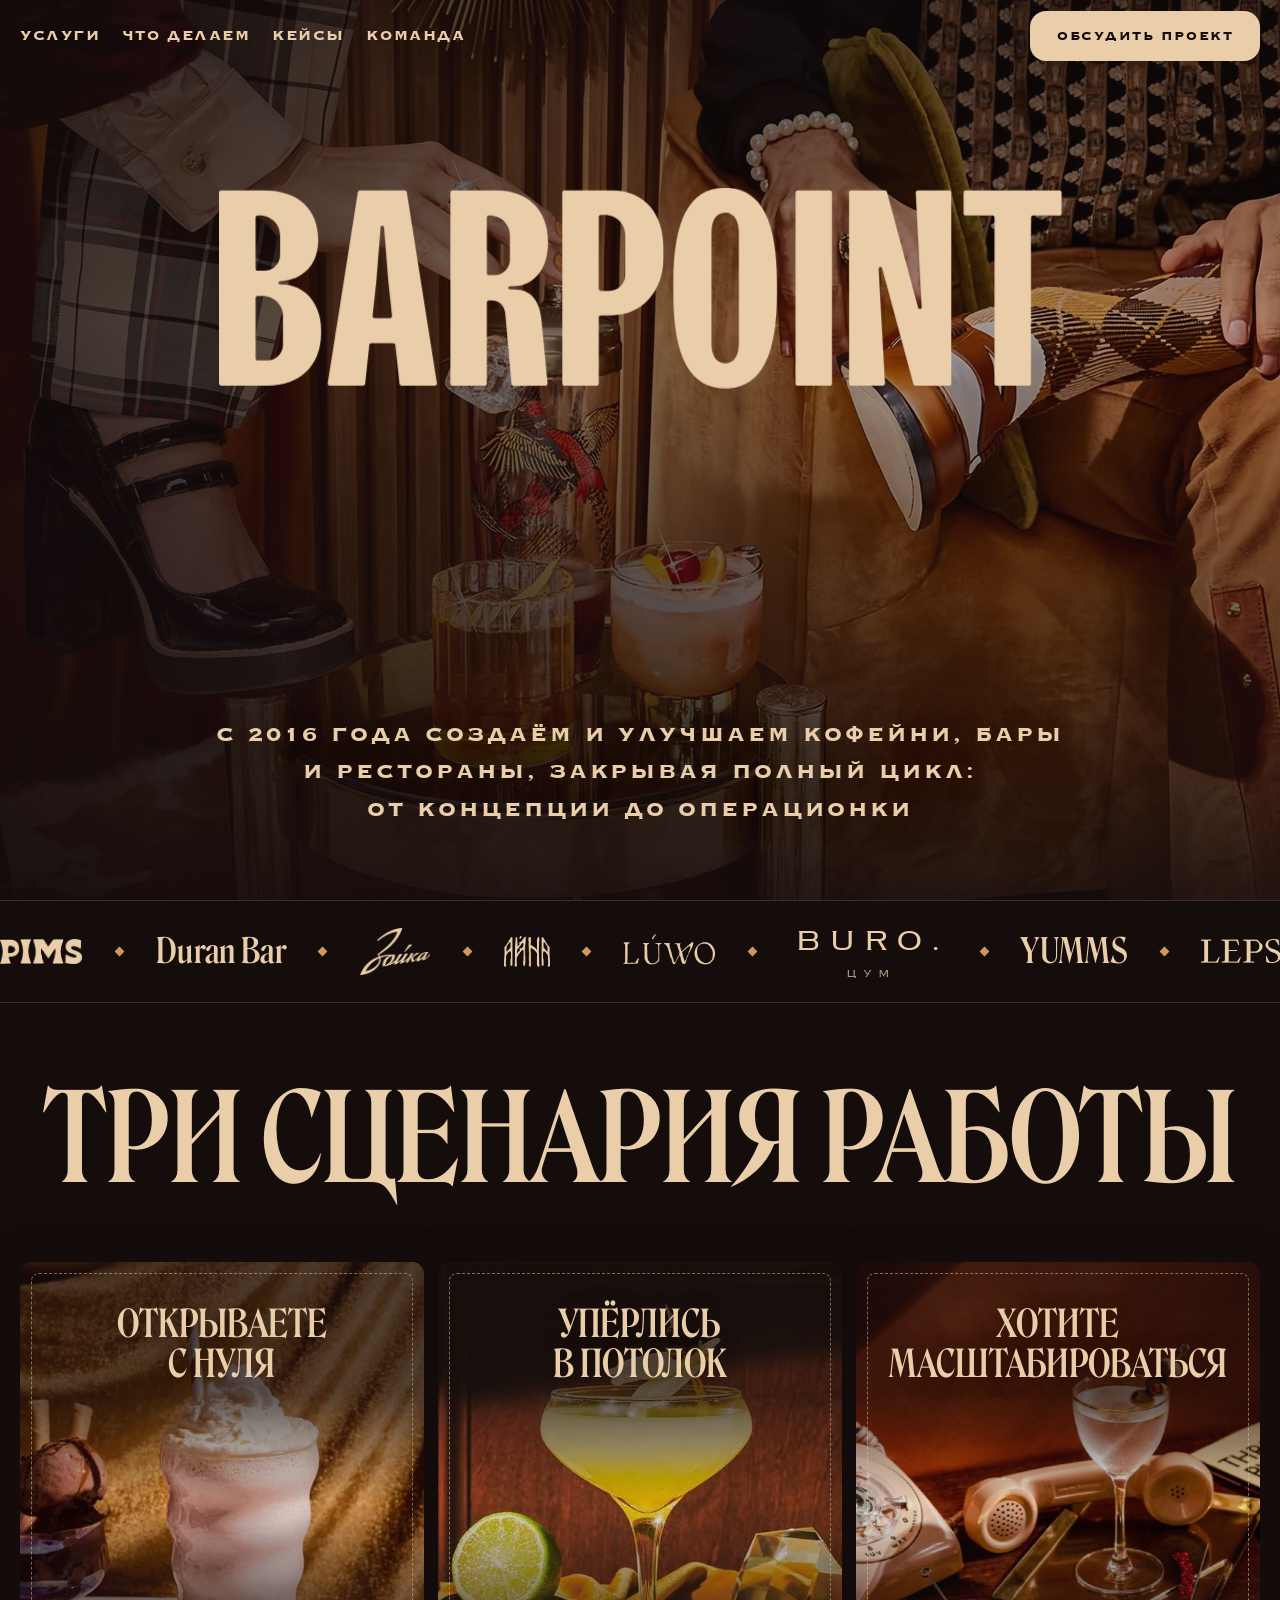
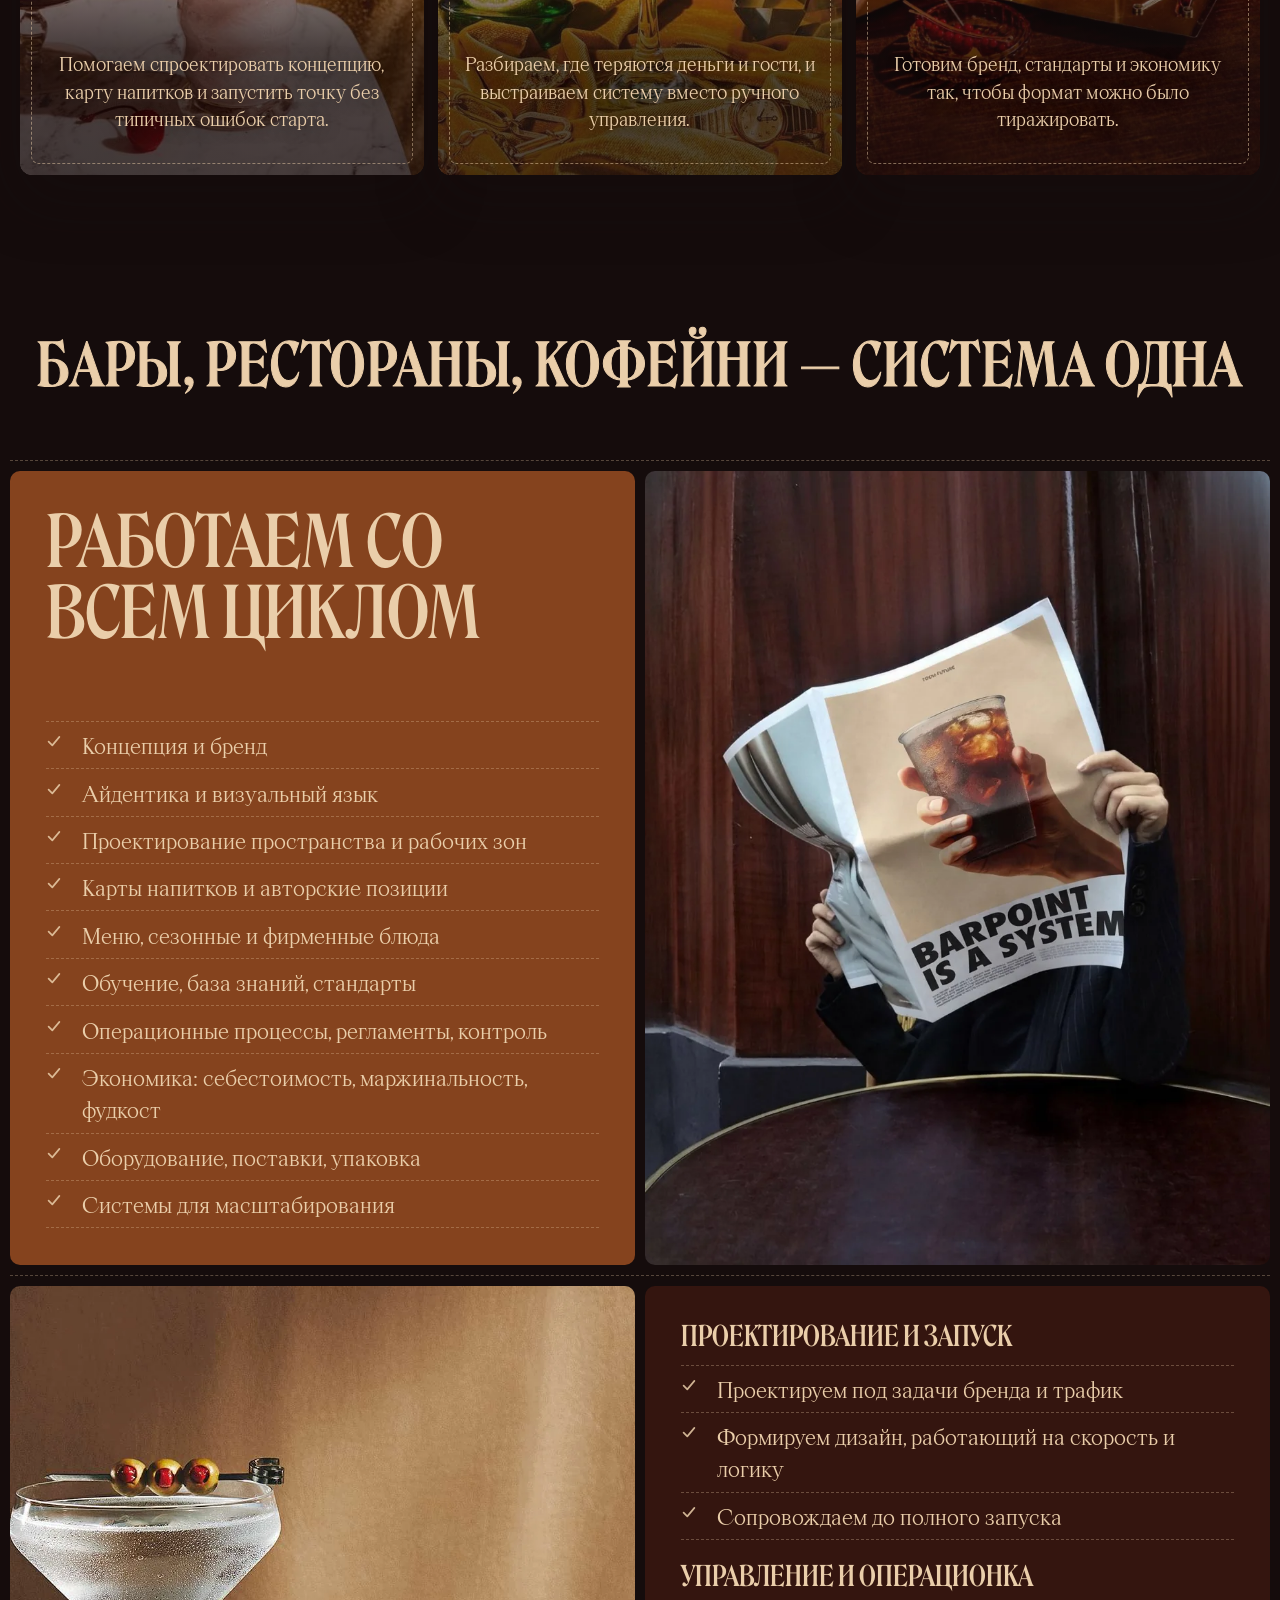
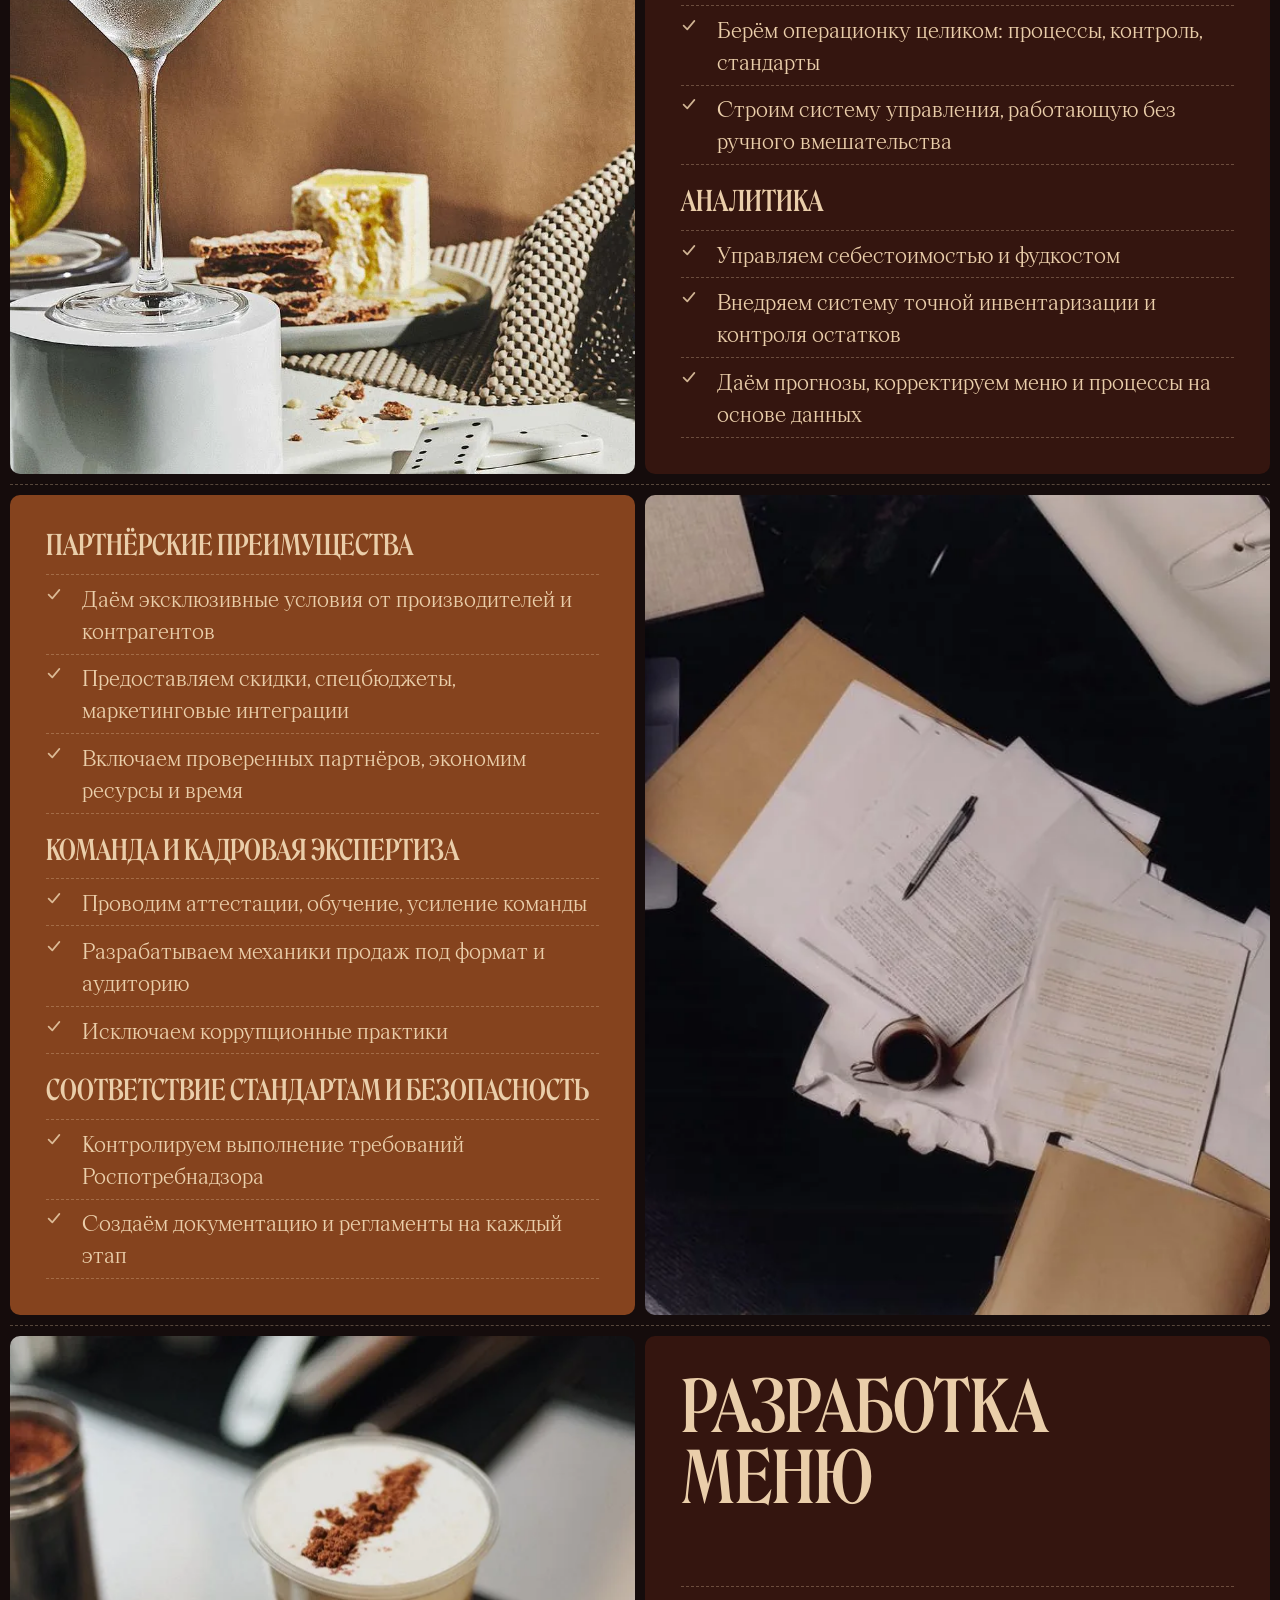
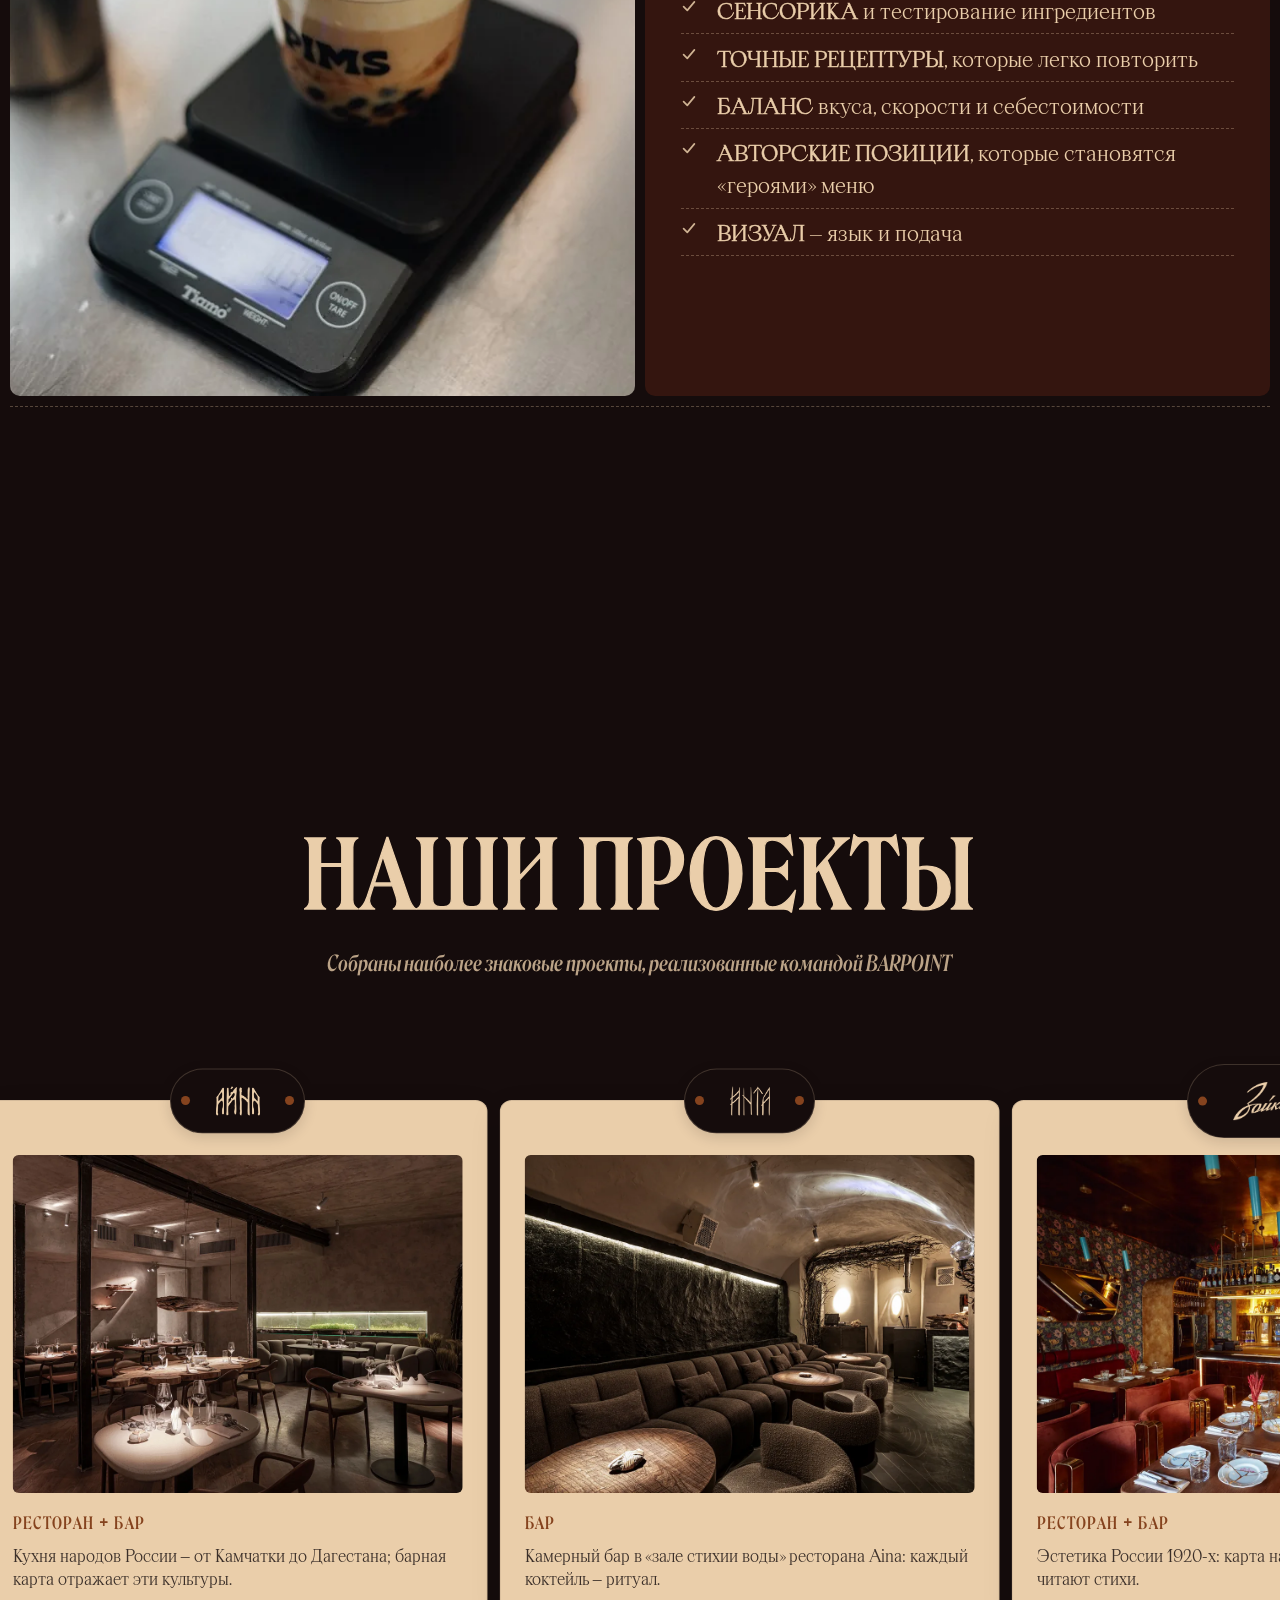
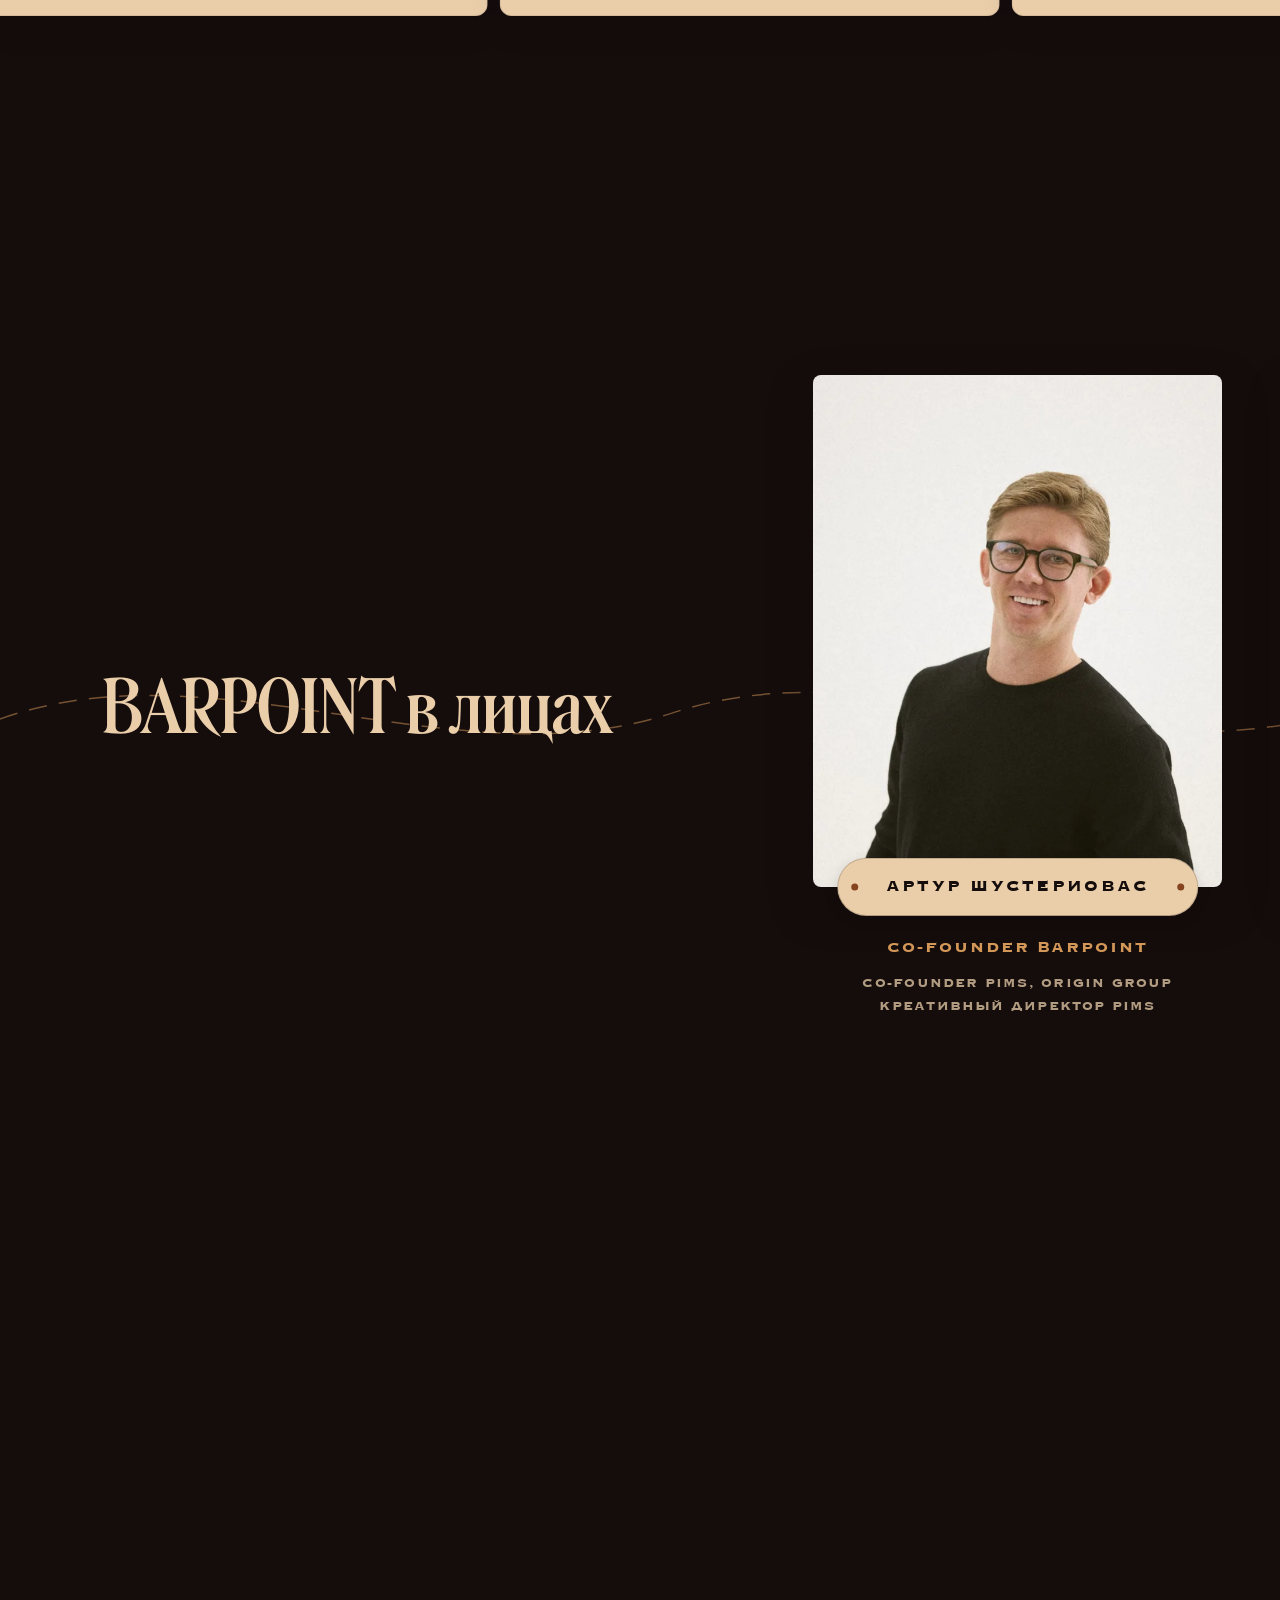
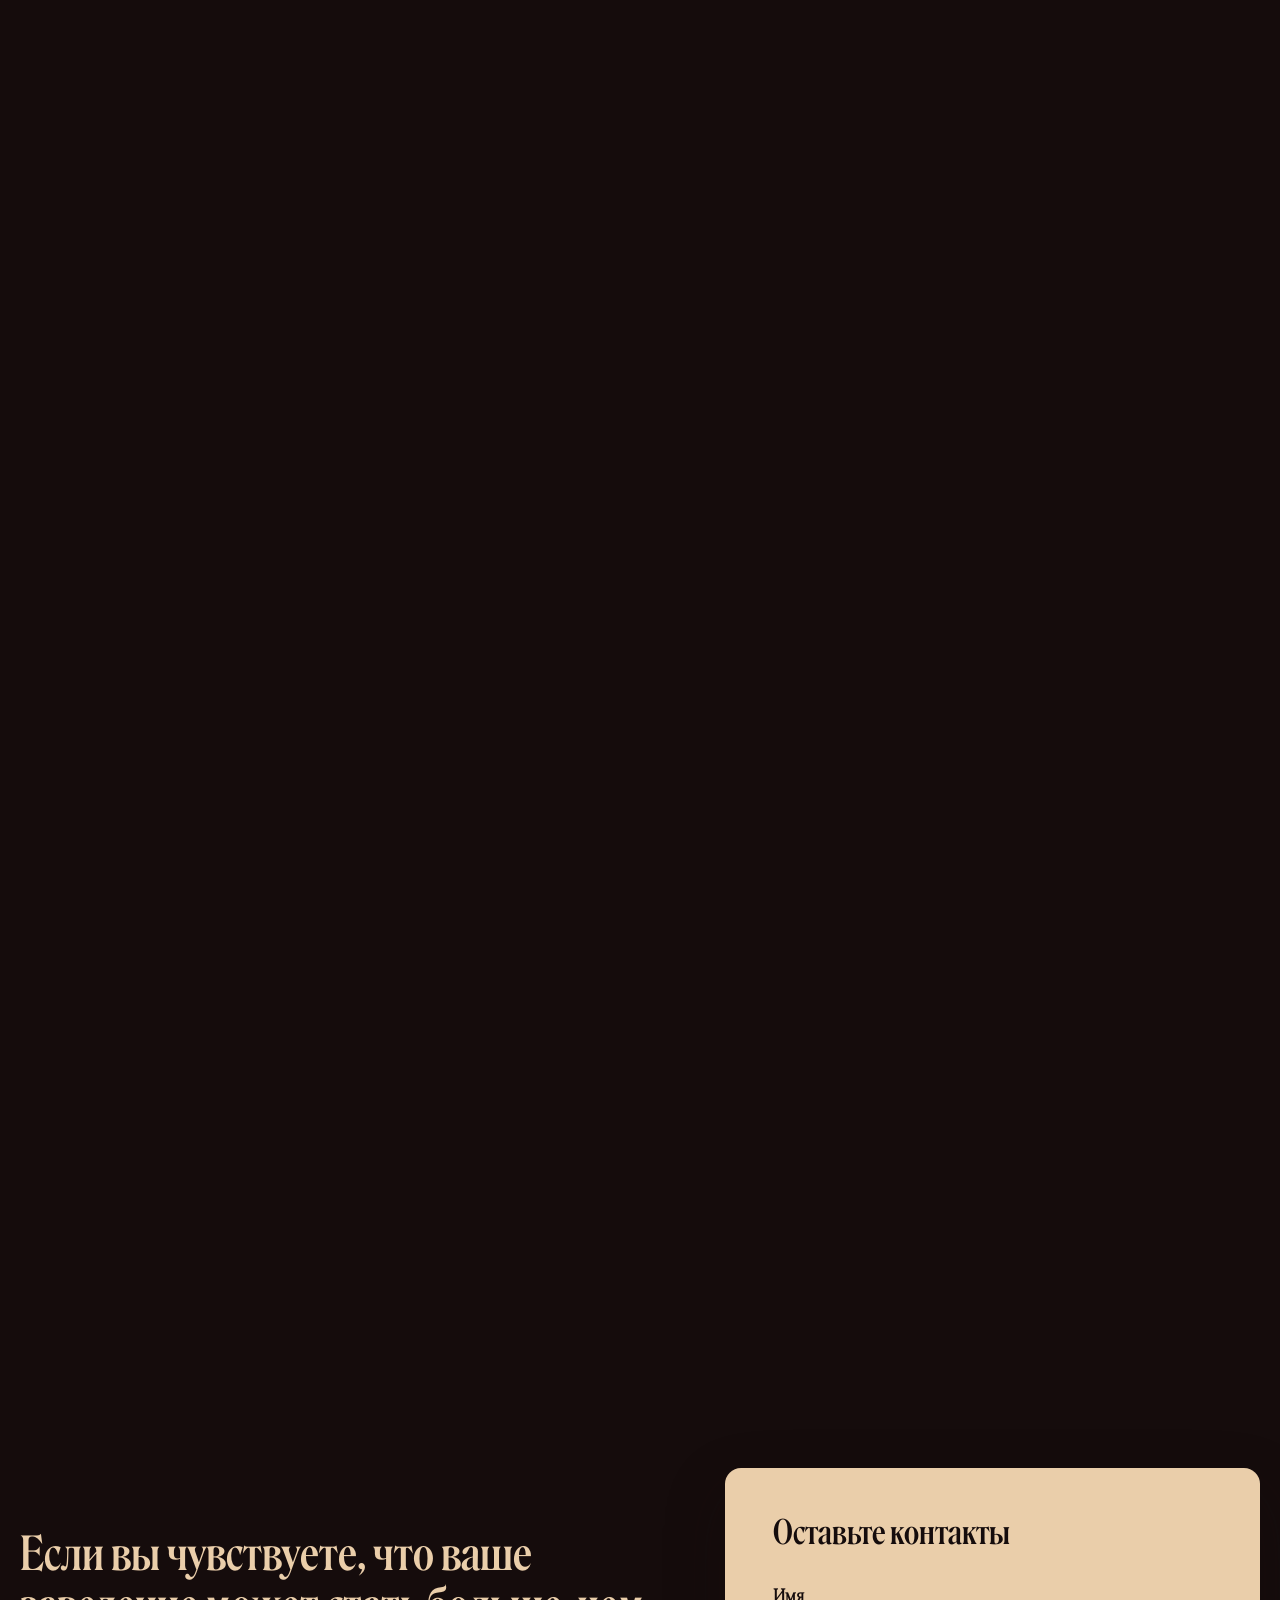
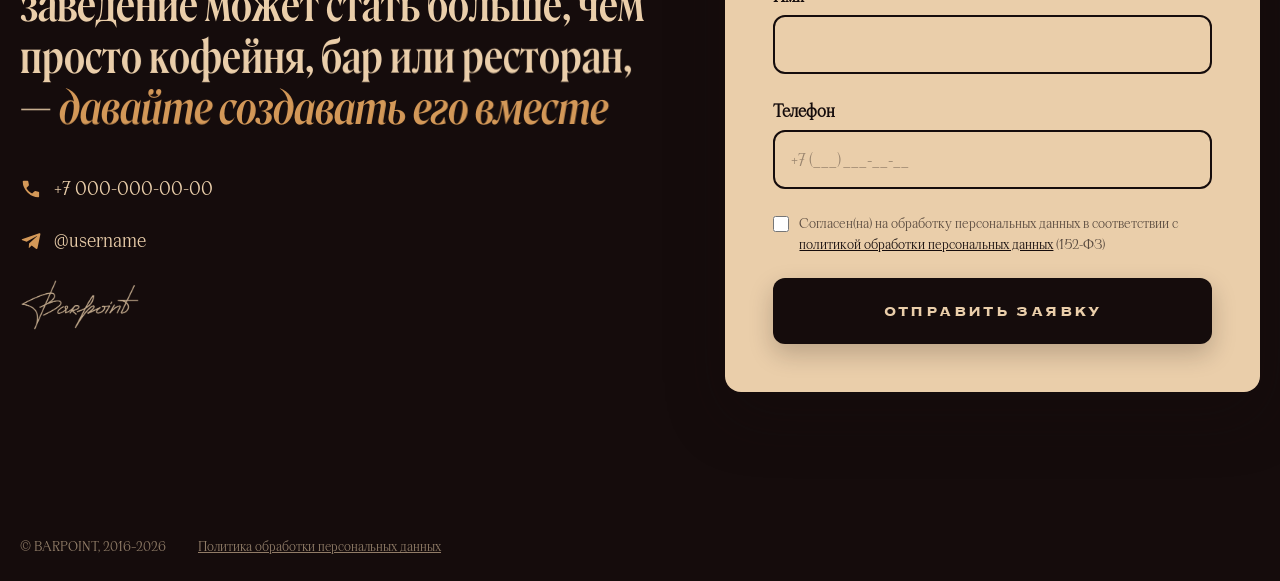
==== commit 50bd9063: "Герой пересобран с исходника 5120×2880 Заказчик прогнал прежний кадр через апскейлер и прислал его в" ====
--- a/index.html
+++ b/index.html
@@ -31,9 +31,20 @@
   <link rel="preload" href="assets/fonts/roslindale-i-cyrillic.woff2" as="font" type="font/woff2" crossorigin>
   <link rel="preload" href="assets/fonts/apoc-400-cyrillic.woff2" as="font" type="font/woff2" crossorigin>
   <link rel="preload" href="assets/fonts/copperplate-400-cyrillic.woff2" as="font" type="font/woff2" crossorigin>
-  <link rel="preload" href="assets/img/hero-lounge-mob-800.webp" as="image" media="(max-width: 767px)">
-  <link rel="preload" href="assets/img/hero-lounge-1200.webp" as="image" media="(min-width: 768px) and (max-width: 1024px)">
-  <link rel="preload" href="assets/img/hero-lounge-1386.webp" as="image" media="(min-width: 1025px)">
+  <!-- ПРАВКА 08.08: предзагрузка героя переписана на imagesrcset. Раньше
+       каждая ветка тянула ОДИН файл, и это работало, только пока потолок
+       srcset совпадал с предзагруженным (1386). Теперь ступеней пять, и
+       фиксированный href разошёлся бы с тем, что выберет srcset, — кадр
+       героя скачался бы дважды. imagesrcset повторяет srcset один в один,
+       href оставлен фолбэком для браузеров, которые его не знают. -->
+  <link rel="preload" as="image" media="(max-width: 767px)"
+        href="assets/img/hero-lounge-mob-800.webp"
+        imagesrcset="assets/img/hero-lounge-mob-600.webp 600w, assets/img/hero-lounge-mob-800.webp 800w, assets/img/hero-lounge-mob-1200.webp 1200w"
+        imagesizes="100vw">
+  <link rel="preload" as="image" media="(min-width: 768px)"
+        href="assets/img/hero-lounge-1600.webp"
+        imagesrcset="assets/img/hero-lounge-800.webp 800w, assets/img/hero-lounge-1200.webp 1200w, assets/img/hero-lounge-1600.webp 1600w, assets/img/hero-lounge-2000.webp 2000w, assets/img/hero-lounge-2560.webp 2560w"
+        imagesizes="100vw">
   <link rel="stylesheet" href="assets/css/fonts.css">
   <link rel="stylesheet" href="assets/css/style.css">
 
@@ -133,24 +144,28 @@
          негрони на зелёном бархате (файлы hero-retro-*) удалён: он и так
          был вырезкой из PDF брендбука в 2188×1213, полного разрешения
          заказчик так и не прислал.
-         РАЗРЕШЕНИЕ — УЗКОЕ МЕСТО. Исходник всего 1386×780, а герой тянется
-         во всю ширину окна: на 1512 при dpr 2 нужно 3024px, то есть кадр
-         даёт 46% и на большом экране будет мягким. Апскейлить не стали —
-         детали это не добавляет. Ступень 1386 — родной размер, выше в
-         srcset не поднимаемся, чтобы браузер не растягивал файл сверх него.
+         ПРАВКА 08.08: разрешение перестало быть узким местом. Заказчик
+         прислал тот же кадр после апскейлера, 5120×2880 вместо 1386×780;
+         сверка со старым файлом даёт среднее отличие 2.4 из 255 — кадр
+         тот же, композиция не поехала, точка кадрирования в CSS прежняя.
+         Потолок лестницы поднят с 1386 до 2560: окно 1512 при dpr 2
+         просит 3024px, прежний файл закрывал 46% из них, новый — 85%.
+         Платим за это 115 КБ на первом экране (315 против 200).
          Кадр горизонтальный (1.777) — почти ровно окно; на мобильных
-         портретный кроп 4:5 (art-direction через <picture>). -->
+         портретный кроп 4:5 (art-direction через <picture>). Мобильное
+         окно не подбиралось заново: оно найдено корреляцией со старым
+         файлом — 0.275..0.725 по ширине, высота полная. -->
     <picture>
       <source media="(max-width: 767px)"
-              srcset="assets/img/hero-lounge-mob-600.webp 600w, assets/img/hero-lounge-mob-800.webp 800w"
-              sizes="100vw" width="800" height="1000">
-      <img src="assets/img/hero-lounge-1386.webp"
-           srcset="assets/img/hero-lounge-800.webp 800w, assets/img/hero-lounge-1200.webp 1200w, assets/img/hero-lounge-1386.webp 1386w"
-           sizes="100vw" width="1386" height="780"
+              srcset="assets/img/hero-lounge-mob-600.webp 600w, assets/img/hero-lounge-mob-800.webp 800w, assets/img/hero-lounge-mob-1200.webp 1200w"
+              sizes="100vw" width="1200" height="1500">
+      <img src="assets/img/hero-lounge-1600.webp"
+           srcset="assets/img/hero-lounge-800.webp 800w, assets/img/hero-lounge-1200.webp 1200w, assets/img/hero-lounge-1600.webp 1600w, assets/img/hero-lounge-2000.webp 2000w, assets/img/hero-lounge-2560.webp 2560w"
+           sizes="100vw" width="2560" height="1440"
            alt="Двое гостей в креслах и золотой столик с коктейлями между ними"
            fetchpriority="high" decoding="async">
     </picture>
-    <!-- <video autoplay muted loop playsinline poster="assets/img/hero-lounge-1386.webp">
+    <!-- <video autoplay muted loop playsinline poster="assets/img/hero-lounge-1600.webp">
            <source src="assets/video/hero-loop.mp4" type="video/mp4"></video> -->
   </div>
   <!-- Правка 30.07: янтарная строка-eyebrow «Консалтинг барных и кофейных
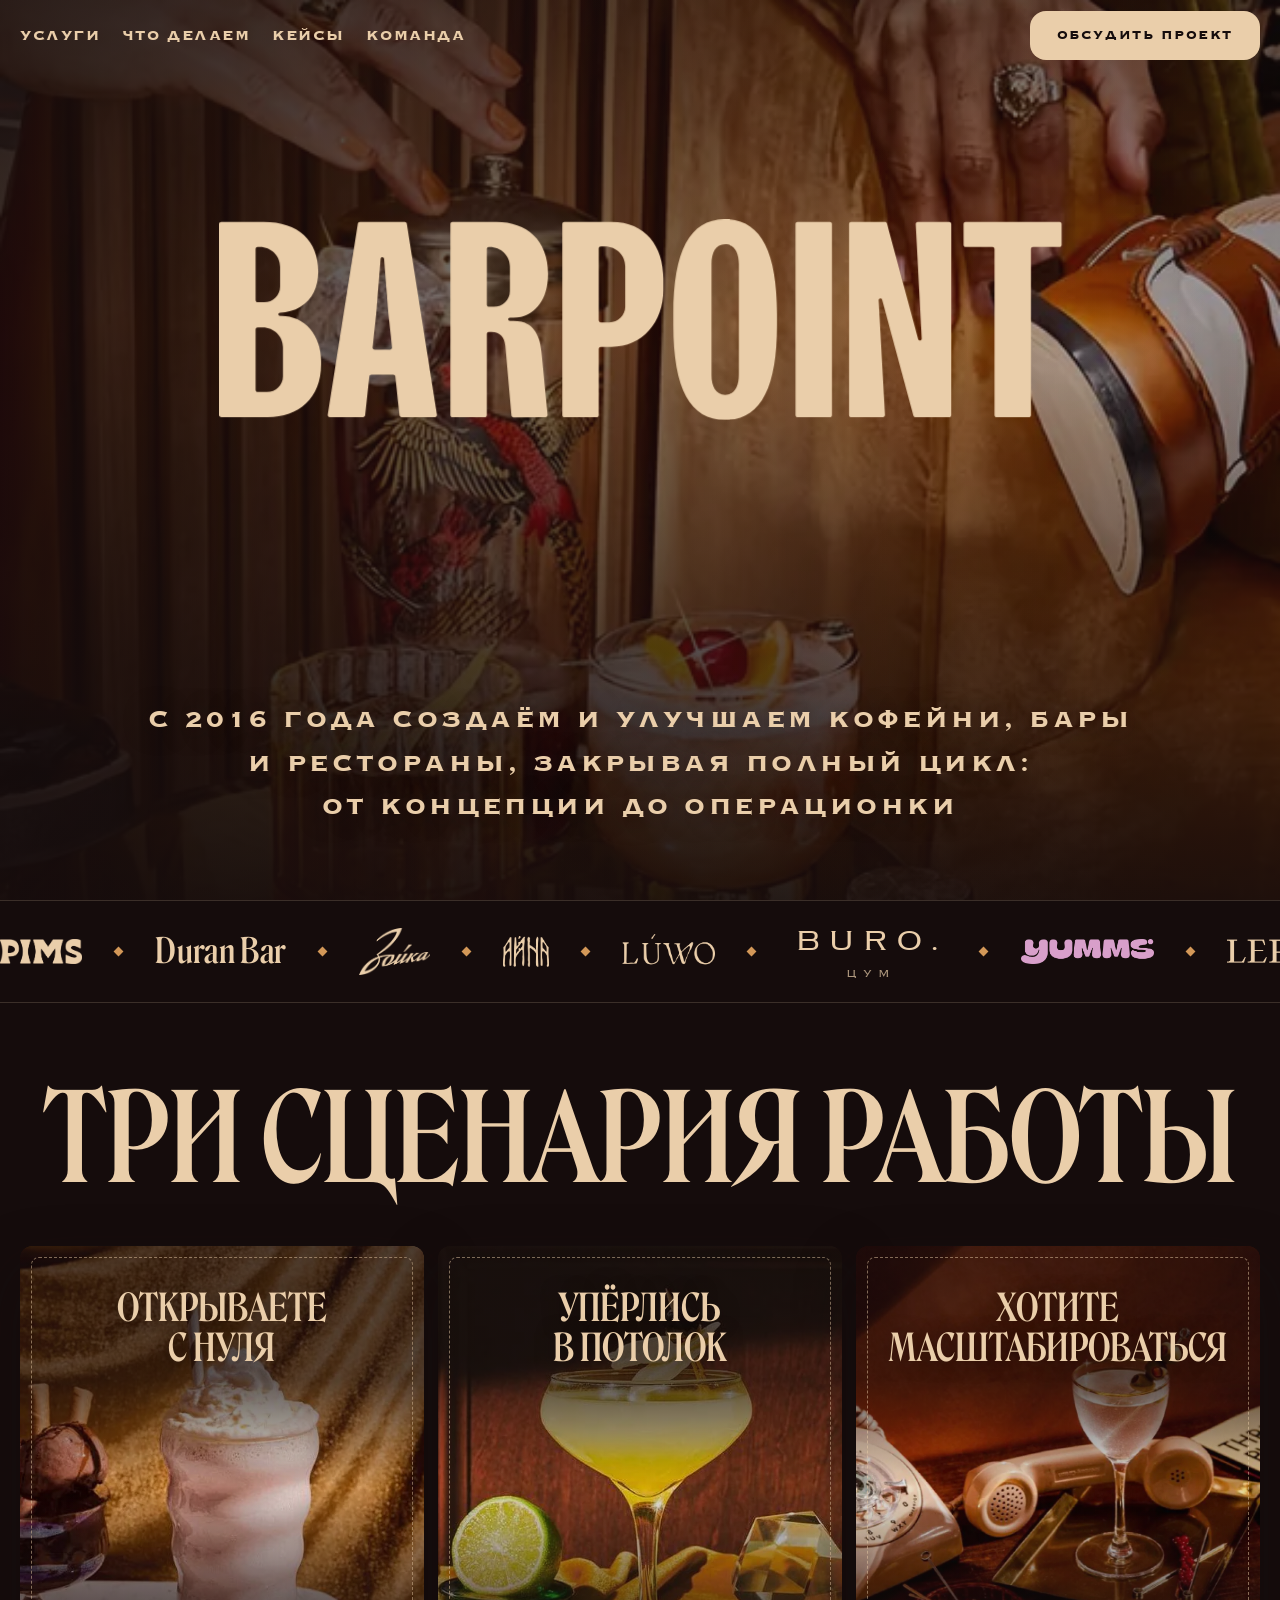
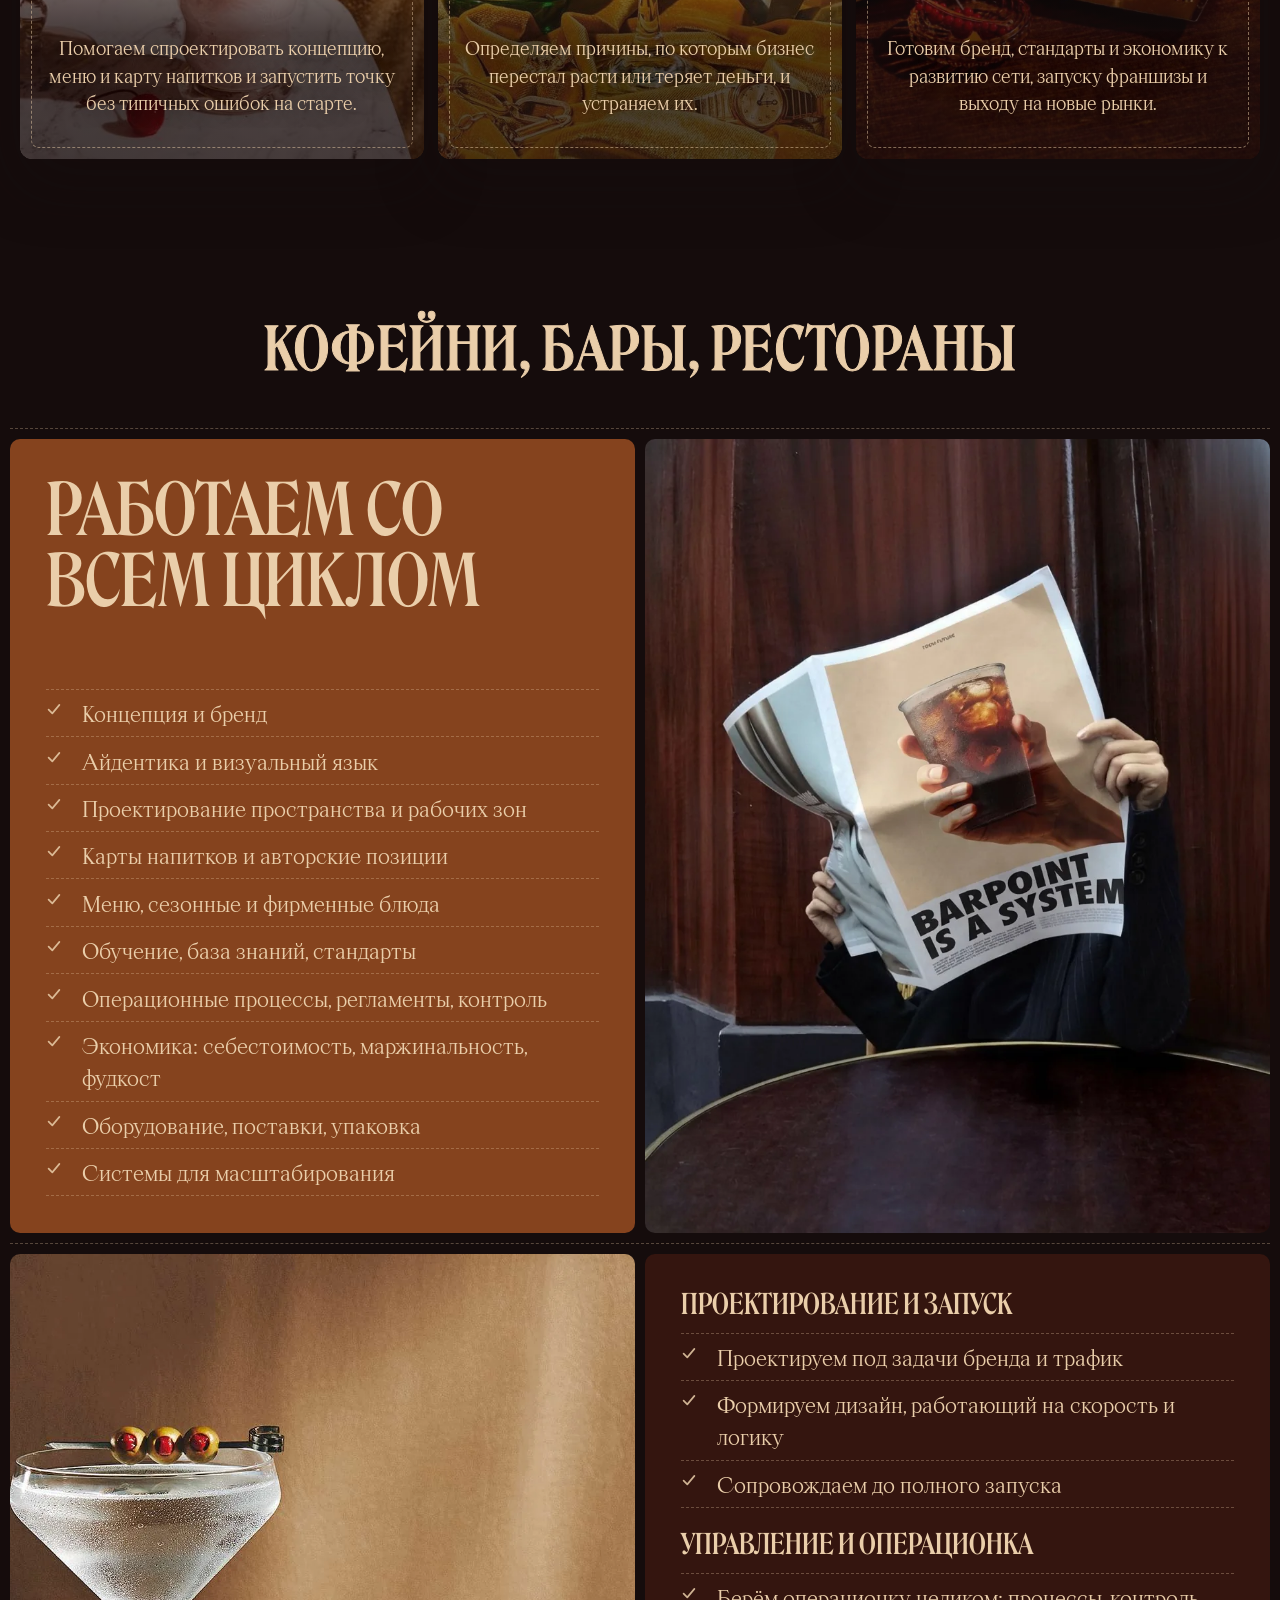
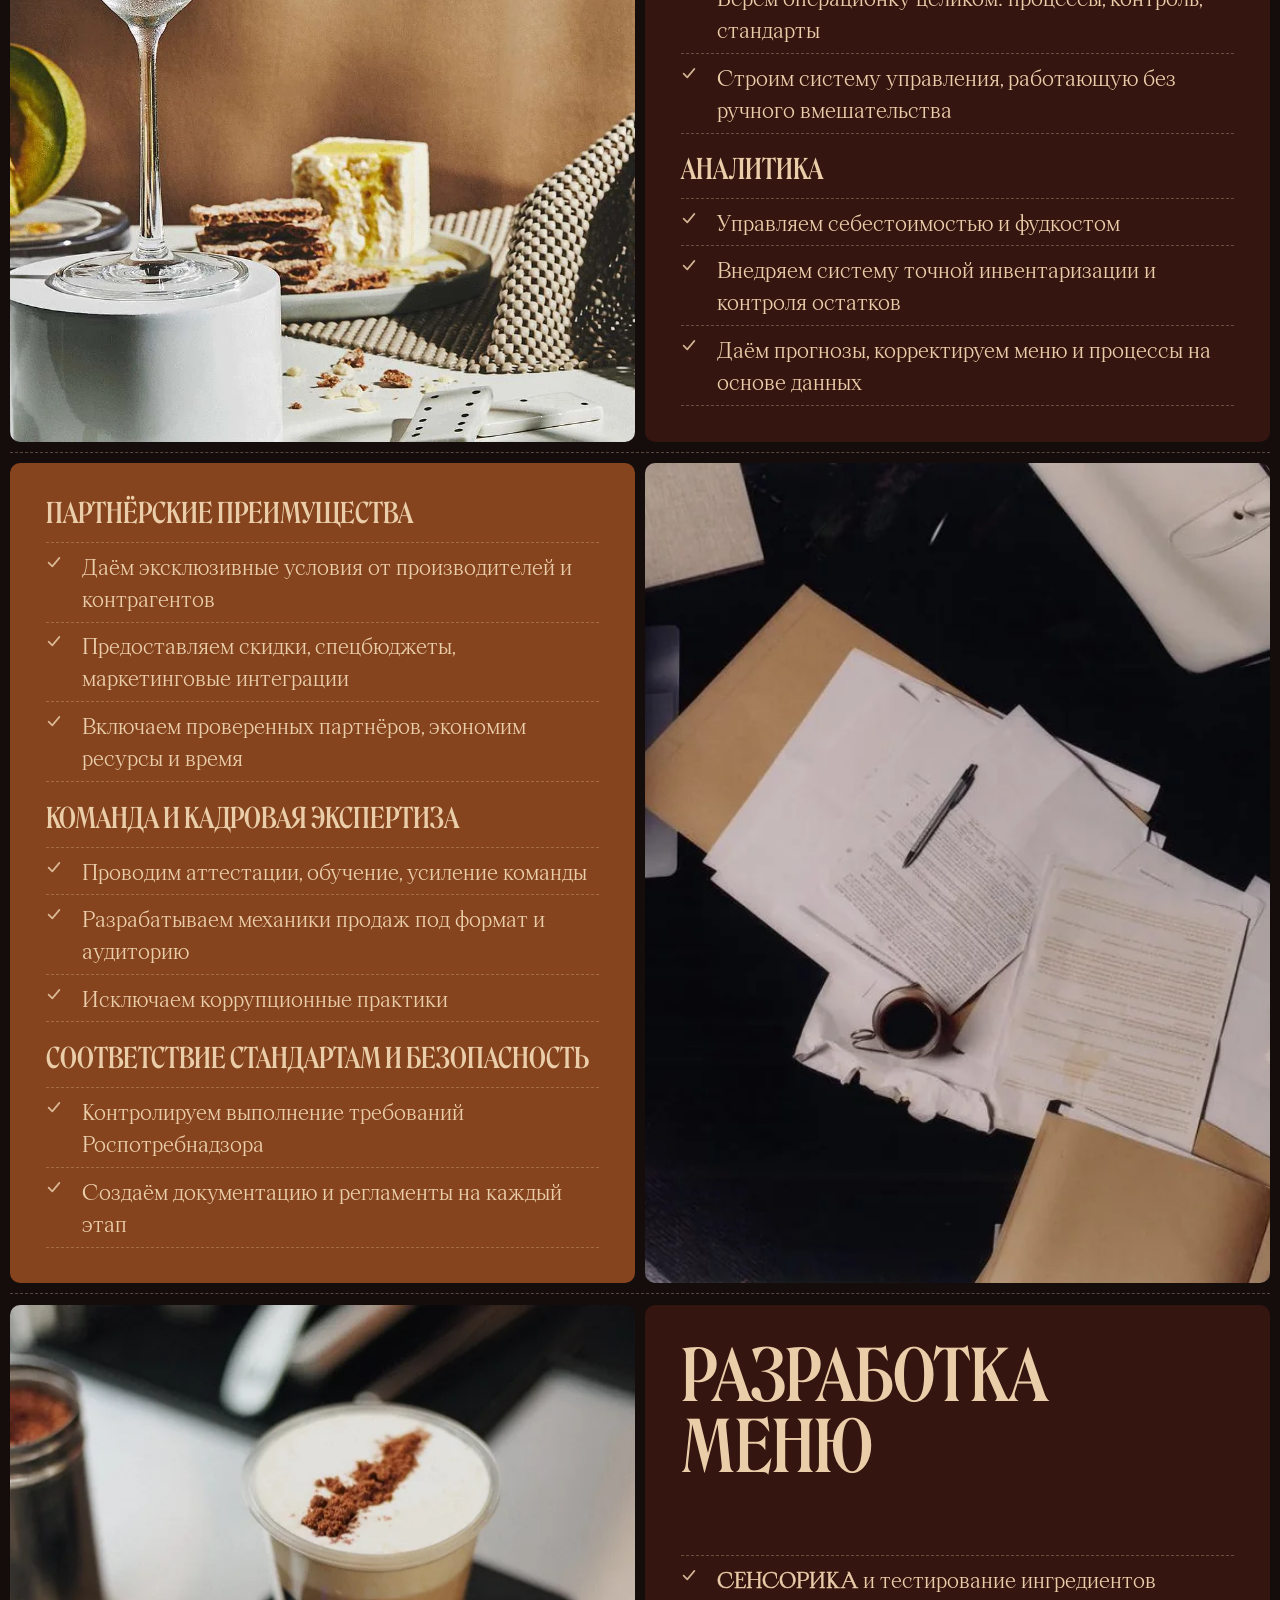
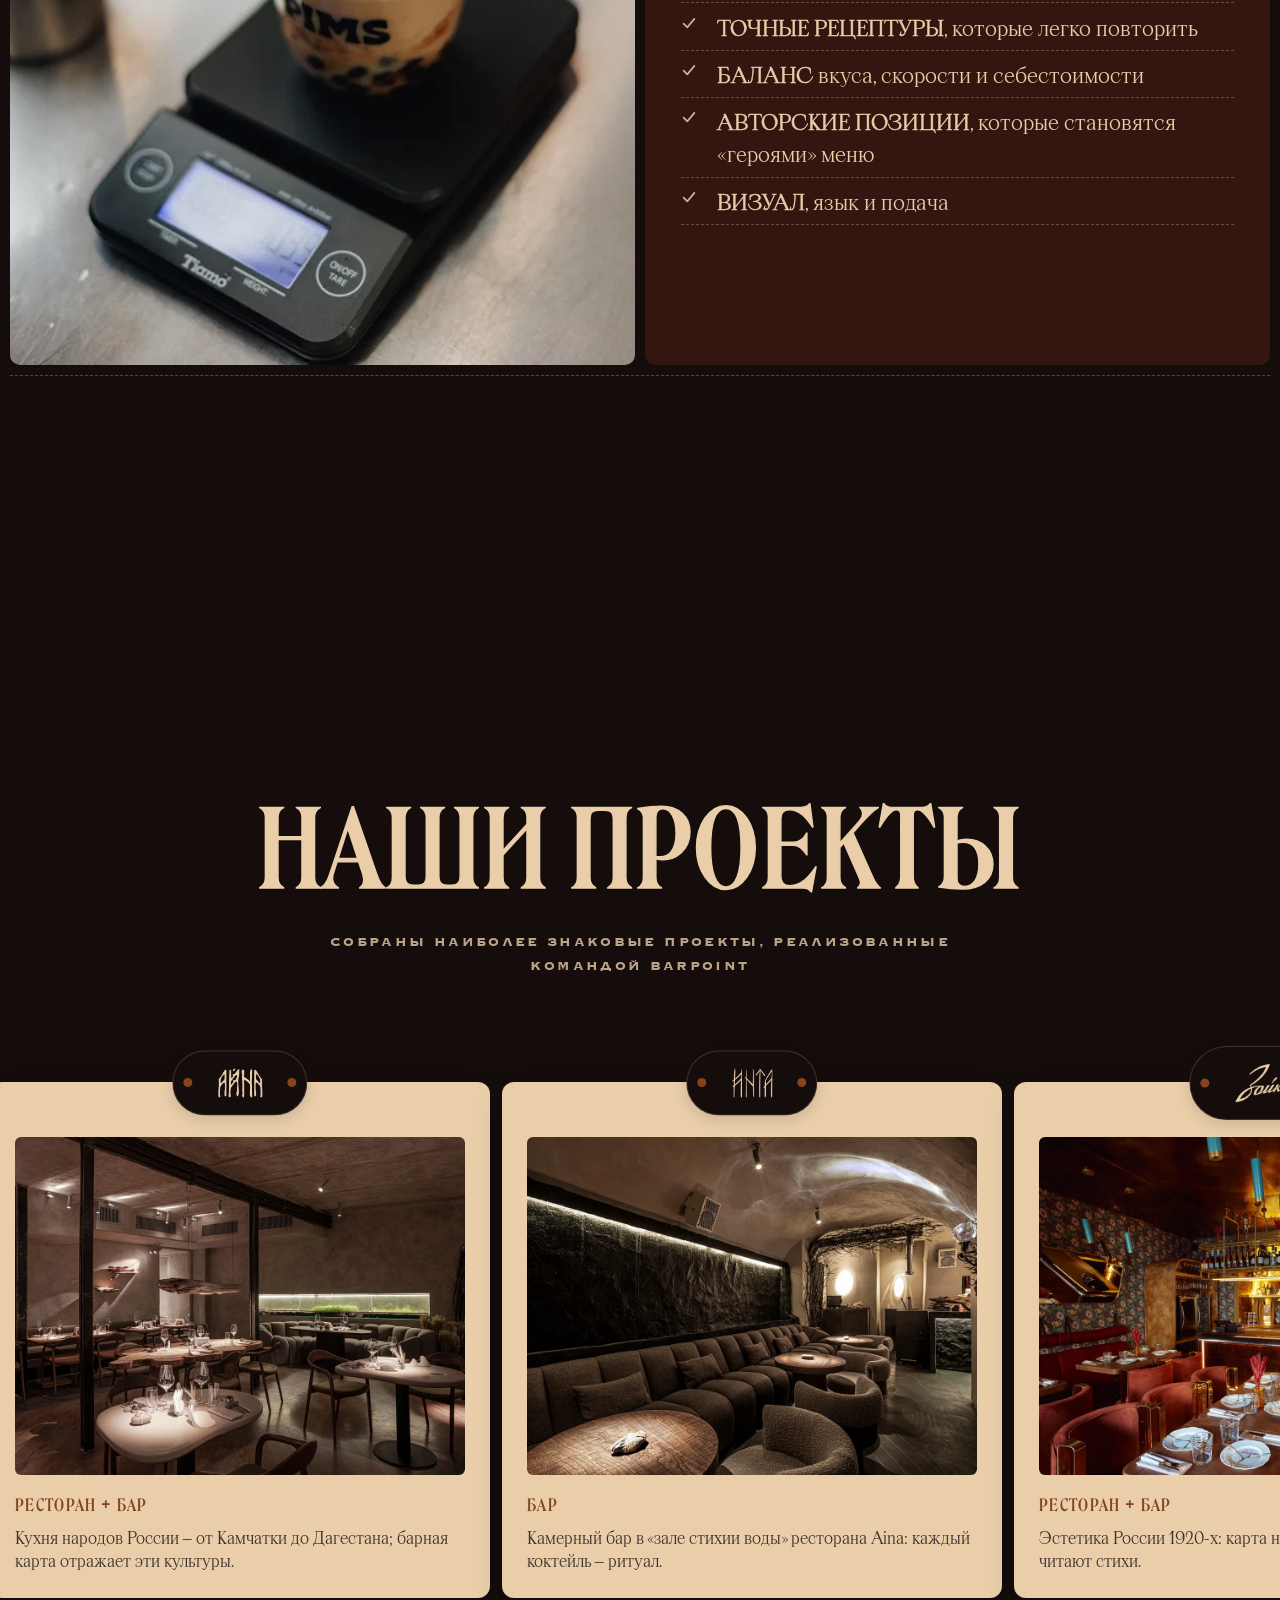
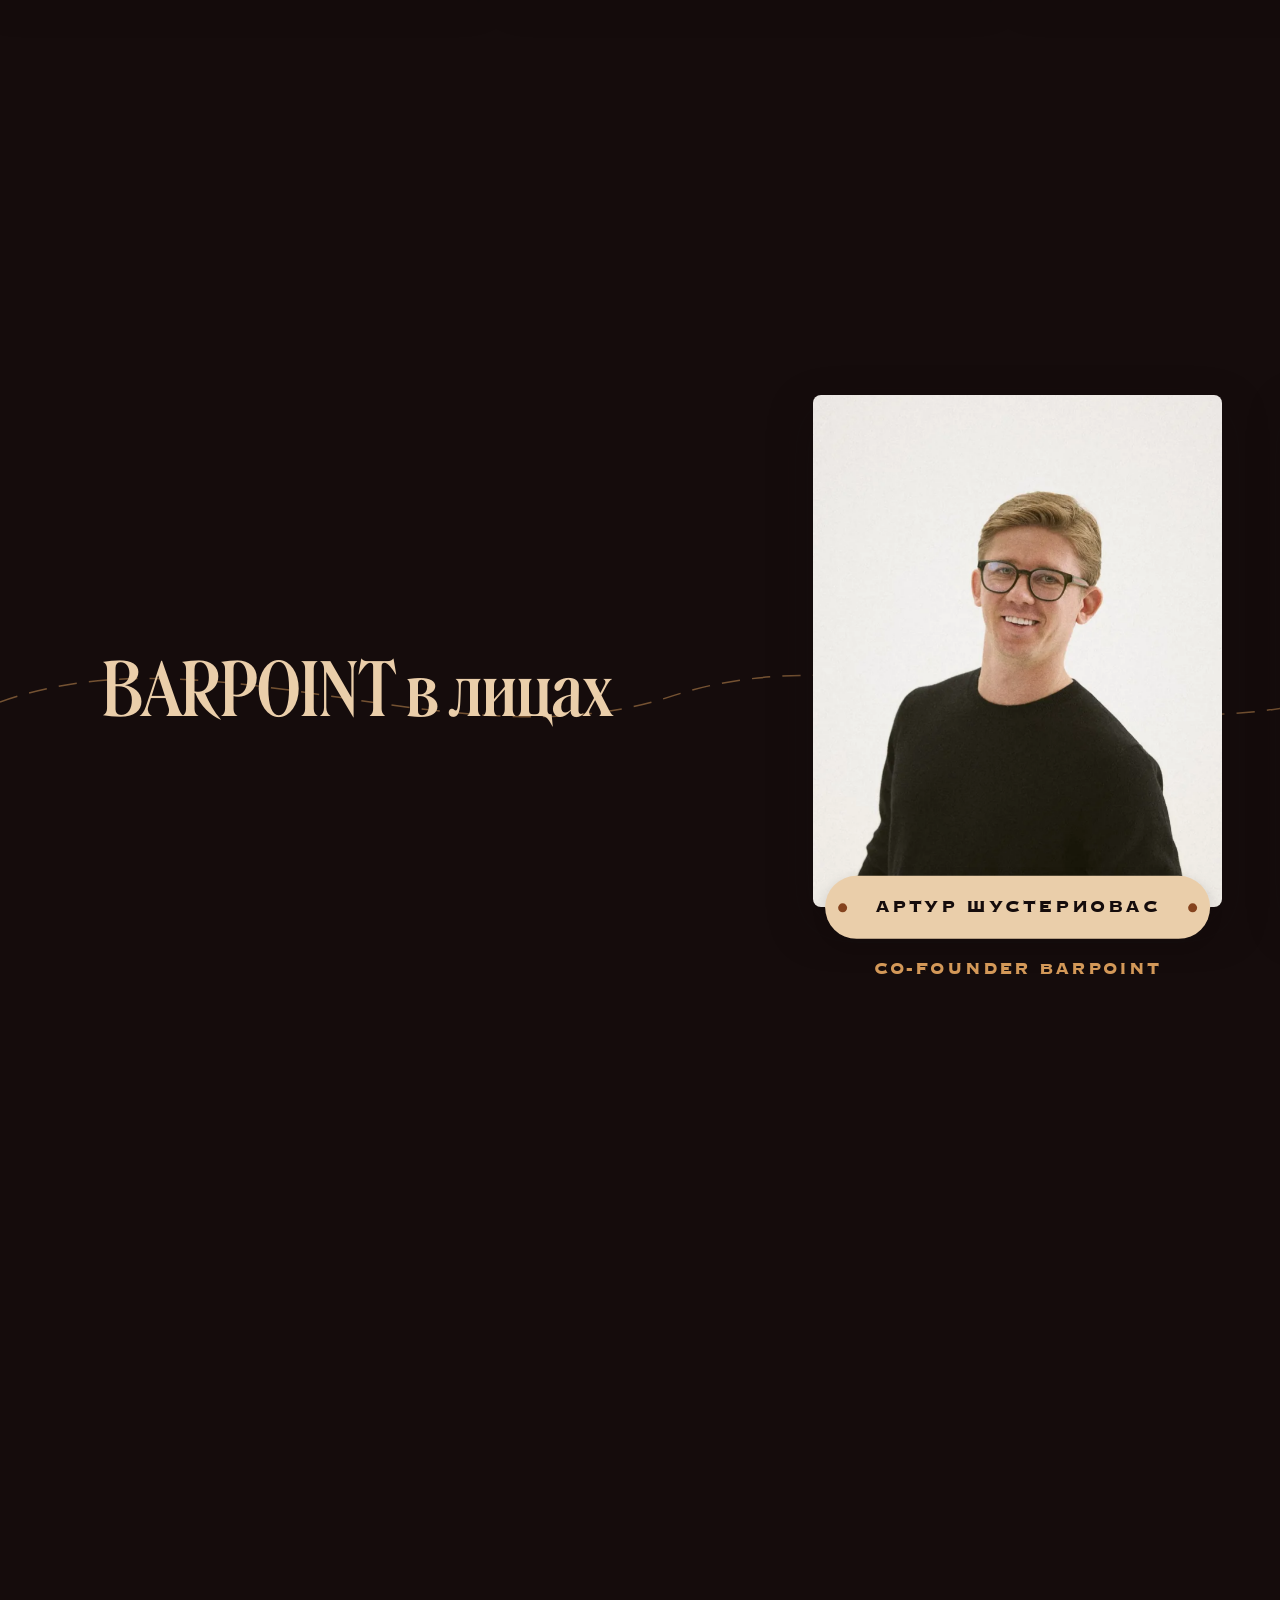
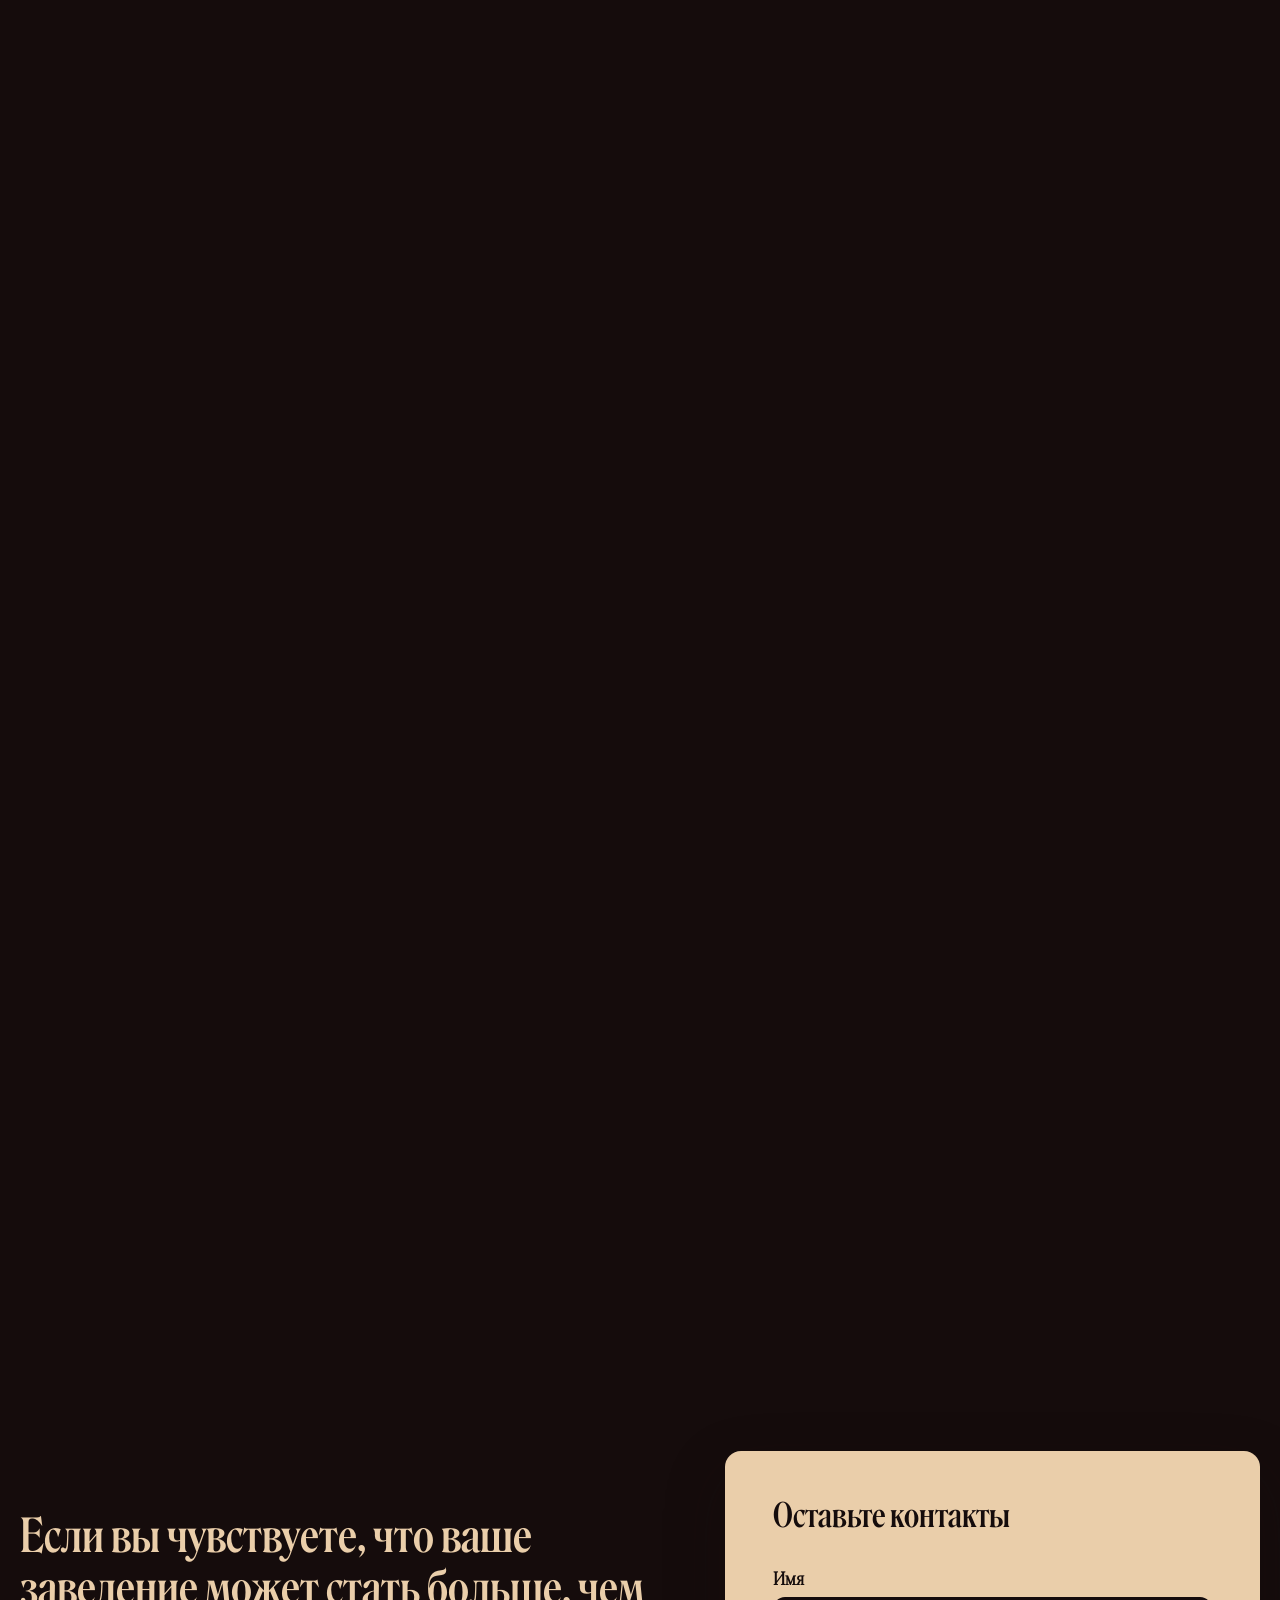
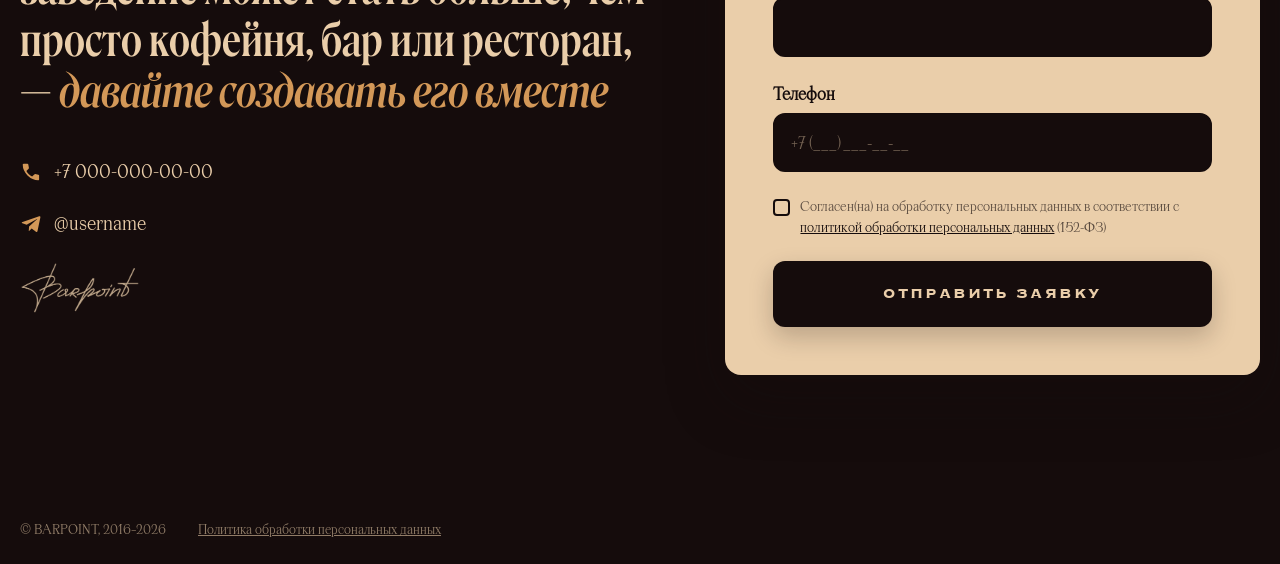
==== commit 1fae80fb: "Правки по всему лендингу: тексты, кегли, знаки, форма, плавность ГЕРОЙ. Знак опущен: центр 32% -> 35" ====
--- a/index.html
+++ b/index.html
@@ -212,7 +212,7 @@
   <div class="marquee">
     <div class="marquee__track" data-marquee>
       <span class="marquee__item mq mq--logo">
-        <img class="mq__img mq__img--pims" src="assets/img/logo-pims-light.png" width="359" height="108" alt="PIMS" loading="lazy" decoding="async">
+        <img class="mq__img mq__img--pims" src="assets/img/logo-pims-light.png" width="838" height="254" alt="PIMS" loading="lazy" decoding="async">
       </span>
       <span class="marquee__item mq mq--duran">Duran Bar</span>
       <span class="marquee__item mq mq--logo">
@@ -237,7 +237,14 @@
            у Duran Bar здесь и на плашках кейсов (mark.type "antiqua").
            Порядок чередует знак и набор: два набранных имени подряд в
            бегущей строке читались бы как один длинный текстовый кусок. -->
-      <span class="marquee__item mq mq--type">YUMMS</span>
+      <!-- Правка 08.08: у YUMMS появился знак (см. data.js) — набор антиквой
+           заменён картинкой; в строке, как и на плашке, чистое слово без
+           подписи BY MARK RODOVSKY. Розовый фирменный — как у Invasion,
+           цветным знакам в строке можно. Poison Drop ждёт свой знак и
+           остаётся набором. -->
+      <span class="marquee__item mq mq--logo">
+        <img class="mq__img mq__img--yumms" src="assets/img/logo-yumms-plaque.png" width="1000" height="186" alt="YUMMS" loading="lazy" decoding="async">
+      </span>
       <span class="marquee__item mq mq--logo">
         <img class="mq__img mq__img--leps" src="assets/img/logo-leps-light.png" width="600" height="88" alt="LEPS.ASIA" loading="lazy" decoding="async">
       </span>
@@ -286,7 +293,7 @@
       <article class="scn__card" data-scn-card data-scn-i="0">
         <span class="scn__frame" aria-hidden="true"></span>
         <h3 class="scn__title" data-gsap-big-copy-on-scroll>Открываете<br>с нуля</h3>
-        <p class="scn__desc" data-gsap-text-on-scroll data-gsap-delay="0.1">Помогаем спроектировать концепцию, карту напитков и запустить точку без типичных ошибок старта.</p>
+        <p class="scn__desc" data-gsap-text-on-scroll data-gsap-delay="0.1">Помогаем спроектировать концепцию, меню и карту напитков и запустить точку без типичных ошибок на старте.</p>
         <figure class="scn__photo">
           <img src="assets/img/scenario-1-518.webp" width="518" height="658" alt="Молочный коктейль со взбитыми сливками и мороженое" loading="lazy" decoding="async">
         </figure>
@@ -295,7 +302,7 @@
       <article class="scn__card" data-scn-card data-scn-i="1">
         <span class="scn__frame" aria-hidden="true"></span>
         <h3 class="scn__title" data-gsap-big-copy-on-scroll>Упёрлись<br>в потолок</h3>
-        <p class="scn__desc" data-gsap-text-on-scroll data-gsap-delay="0.1">Разбираем, где теряются деньги и гости, и выстраиваем систему вместо ручного управления.</p>
+        <p class="scn__desc" data-gsap-text-on-scroll data-gsap-delay="0.1">Определяем причины, по которым бизнес перестал расти или теряет деньги, и устраняем их.</p>
         <figure class="scn__photo">
           <img src="assets/img/scenario-2-527.webp" width="527" height="669" alt="Коктейль с лаймом на золотом бархате" loading="lazy" decoding="async">
         </figure>
@@ -304,7 +311,7 @@
       <article class="scn__card" data-scn-card data-scn-i="2">
         <span class="scn__frame" aria-hidden="true"></span>
         <h3 class="scn__title" data-gsap-big-copy-on-scroll>Хотите<br>масштабироваться</h3>
-        <p class="scn__desc" data-gsap-text-on-scroll data-gsap-delay="0.1">Готовим бренд, стандарты и экономику так, чтобы формат можно было тиражировать.</p>
+        <p class="scn__desc" data-gsap-text-on-scroll data-gsap-delay="0.1">Готовим бренд, стандарты и экономику к развитию сети, запуску франшизы и выходу на новые рынки.</p>
         <figure class="scn__photo">
           <img src="assets/img/scenario-3-900.webp" width="900" height="1143" alt="Мартини с оливками и ретро-телефон на столе" loading="lazy" decoding="async">
         </figure>
@@ -384,7 +391,10 @@
       <!-- Правка 04.08: подзаголовок («От дизайна к вкусу…») снят по просьбе
            клиента, заголовок обязан стоять В ОДНУ СТРОКУ — см. кегль
            .wcards-head .h2 в style.css, он считается от ширины окна. -->
-      <h2 class="h-serif h2" data-gsap-big-copy-on-scroll>Бары, рестораны, кофейни — система одна</h2>
+      <!-- Правка 08.08 (слова заказчика): «Бары, рестораны, кофейни —
+           система одна» -> «Кофейни, бары, рестораны»; кегль поднят в
+           .wcards-head .h2 (style.css). -->
+      <h2 class="h-serif h2" data-gsap-big-copy-on-scroll>Кофейни, бары, рестораны</h2>
     </div>
   </div>
 
@@ -536,7 +546,7 @@
           <li><span><span class="wcard__lead">Точные рецептуры</span>, которые легко повторить</span></li>
           <li><span><span class="wcard__lead">Баланс</span> вкуса, скорости и себестоимости</span></li>
           <li><span><span class="wcard__lead">Авторские позиции</span>, которые становятся «героями» меню</span></li>
-          <li><span><span class="wcard__lead">Визуал</span> — язык и подача</span></li>
+          <li><span><span class="wcard__lead">Визуал</span>, язык и подача</span></li>
         </ul>
       </div>
     </article>
@@ -551,6 +561,8 @@
     <!-- Правка 31.07: пилюля «Портфолио» и фильтр «Все / Бар / Кофе» убраны;
          заголовок — капсом, прямым Roslindale, по центру. -->
     <div class="sec-head cases-head">
+      <!-- Правка 08.08: заголовок крупнее (.cases-head .h2), у лида снят
+           курсив — см. .cases-head .lead. -->
       <h2 class="h-serif h2" data-gsap-big-copy-on-scroll>Наши проекты</h2>
       <p class="lead" data-gsap-text-on-scroll data-gsap-delay="0.1">Собраны наиболее знаковые проекты, реализованные командой BARPOINT</p>
     </div>
@@ -703,6 +715,9 @@
      а короткие строки-должности: янтарным — роль в BARPOINT, светлым —
      всё остальное. Так теперь и здесь: .hstation__role — одна строка
      BARPOINT, .hstation__creds — одна-три строки через <br>.
+     Правка 08.08: светлые строки (.hstation__creds) сняты целиком по
+     просьбе заказчика — осталась только янтарная роль, и высоту трека
+     теперь задаёт она (парная правка — teamTextBottom в main.js).
      ДЛИНА ЗДЕСЬ — НЕ КОСМЕТИКА. Станции равняются по верхней кромке фото,
      трек центрируется в экране, поэтому высоту ВСЕГО трека задаёт самая
      длинная подпись: лишняя строка у одного человека опускает фотографии
@@ -761,8 +776,12 @@
         <div class="hstation__card">
           <figure class="hstation__photo"><img src="assets/img/team-artur-800.webp" width="800" height="1200" alt="Артур Шустериовас" loading="eager" decoding="async"></figure>
           <span class="plaque"><span>Артур Шустериовас</span></span>
+          <!-- Правка 08.08 (слова заказчика): строки-регалии (.hstation__creds)
+               сняты у всех четырёх станций — осталась только янтарная роль.
+               Разметка удалена, а не спрятана: display:none оставил бы мусор
+               в дереве доступности. Парная правка — селектор teamTextBottom в
+               main.js, он мерил хвост страницы по этим строкам. -->
           <p class="hstation__role" data-gsap-text-on-scroll>Co-founder BARPOINT</p>
-          <p class="hstation__creds" data-gsap-text-on-scroll data-gsap-delay="0.08">Co-founder PIMS, Origin Group<br>Креативный директор PIMS</p>
         </div>
       </div>
 
@@ -771,7 +790,6 @@
           <figure class="hstation__photo"><img src="assets/img/team-timur-800.webp" width="800" height="1200" alt="Тимур Бегляров" loading="eager" decoding="async"></figure>
           <span class="plaque"><span>Тимур Бегляров</span></span>
           <p class="hstation__role" data-gsap-text-on-scroll>Co-founder BARPOINT</p>
-          <p class="hstation__creds" data-gsap-text-on-scroll data-gsap-delay="0.08">Co-founder PIMS</p>
         </div>
       </div>
 
@@ -782,7 +800,6 @@
           <figure class="hstation__photo"><img src="assets/img/team-mayakov-800.webp" width="800" height="1067" alt="Владимир Маяков" loading="eager" decoding="async"></figure>
           <span class="plaque"><span>Владимир Маяков</span></span>
           <p class="hstation__role" data-gsap-text-on-scroll>Co-owner BARPOINT</p>
-          <p class="hstation__creds" data-gsap-text-on-scroll data-gsap-delay="0.08">Co-owner RU / MENA<br>Ex-идеолог INSADER BAR<br>Ex-директор по напиткам GT.GROUP</p>
         </div>
       </div>
 
@@ -798,7 +815,6 @@
           <figure class="hstation__photo"><img src="assets/img/team-gordyshev-800.webp" width="800" height="1200" alt="Александр Гордышев" loading="eager" decoding="async"></figure>
           <span class="plaque"><span>Александр Гордышев</span></span>
           <p class="hstation__role" data-gsap-text-on-scroll>Operational Head Bartender</p>
-          <p class="hstation__creds" data-gsap-text-on-scroll data-gsap-delay="0.08">Процессы, стандарты, качество<br>Экономика, обучение, аттестации</p>
         </div>
       </div>
 
--- a/assets/css/style.css
+++ b/assets/css/style.css
@@ -337,11 +337,15 @@
 .lead { font-size: 1.1rem; color: color-mix(in srgb, var(--bp-off-white) 72%, transparent); max-width: 46em; }
 .section--black .lead, .section--burgundy .lead { color: color-mix(in srgb, var(--bp-off-white) 72%, transparent); }
 
-.sec-head { margin-bottom: var(--s-6); }
+/* ПРАВКА 08.08 (заказчик: «расстояние между названиями блоков и самими
+   блоками большевато»): подвал шапки секции ужат на ступень —
+   48 -> 40 на мобильном, 64 -> 48 на десктопе. Тот же шаг у .scn-head
+   («Три сценария работы»), чтобы ритм заголовков был единый. */
+.sec-head { margin-bottom: 40px; }
 .sec-head .pill { margin-bottom: var(--s-3); }
 .sec-head .h2 { max-width: 18em; }
 .sec-head .lead { margin-top: var(--s-2); }
-@media (min-width: 1024px) { .sec-head { margin-bottom: var(--s-8); } }
+@media (min-width: 1024px) { .sec-head { margin-bottom: var(--s-6); } }
 
 /* ---------- Кнопки (4.6) ---------- */
 .btn {
@@ -359,6 +363,12 @@
    акцент никуда не делся, он стал реакцией; тот же приём, что у
    .btn--send. Прежние подсветки #D9AC55 / #DDB25E были осветлённым
    янтарём и в новой палитре лишние. */
+/* will-change (правка 08.08): обе CTA двигаются на ховере (translateY), и
+   без подсказки браузер выносил кнопку на собственный слой ПРЯМО в момент
+   наведения — растеризация на первом кадре давала видимый затык (жалоба
+   заказчика: «кнопка „обсудить проект“ при наведении подлагивает»).
+   С will-change слой существует заранее, ховер начинается без рывка. */
+.btn--primary, .btn--send { will-change: transform; }
 .btn--primary { background: var(--bp-cream); color: var(--bp-charcoal); }
 /* на наведении кнопка заливается honey, и чернила ОБЯЗАНЫ смениться на
    светлые: тёмные на honey — 2.59:1 (на прежнем золоте было 6.5, и
@@ -677,7 +687,10 @@
   font-family: var(--font-grotesk);
   font-style: normal; font-weight: 700;
   /* правка 30.07: +30% к кеглю (было .95/1.5/1.55) */
-  font-size: clamp(1.25rem, calc(1.95 * var(--vw-step)), 2rem);
+  /* правка 08.08: ещё +15% (заказчик: «сделать чуть большим шрифтом,
+     нижний край на месте»). Низ держится сам: .hero — flex-колонка с
+     justify-content: flex-end, контент прижат к низу и растёт вверх. */
+  font-size: clamp(1.4rem, calc(2.25 * var(--vw-step)), 2.3rem);
   line-height: 1.5; letter-spacing: .12em;
   text-transform: uppercase;
   text-shadow: 0 2px 24px color-mix(in srgb, var(--bp-charcoal) 60%, transparent);
@@ -796,6 +809,9 @@
 /* PIMS — чистая капитель без выносных, поэтому высота знака = высота
    капители соседей (у «S» лишь типографский овершут в пару пикселей) */
 .mq__img--pims  { height: calc(var(--mq) * .76); }
+/* YUMMS (правка 08.08): слово толстое и округлое, как у PIMS — та же
+   ступень высоты даёт им одинаковый оптический вес в строке */
+.mq__img--yumms { height: calc(var(--mq) * .76); }
 /* LEPS.ASIA — та же история, что у PIMS: файл (600×88) обрезан ровно по
    капители, выносных нет, поэтому и множитель тот же. Знак вчетверо
    длиннее прочих — это длина самого слова, ужимать его по высоте ради
@@ -857,7 +873,11 @@
   max-width: none;
   font-family: "Roslindale Display Condensed", "Times New Roman", serif;
   font-style: normal; font-weight: 700;
-  font-size: clamp(2.5rem, calc(6 * var(--vw-step)), 5.4rem);
+  /* правка 08.08 (заказчик: «шрифт соответственно побольше» — вместе со
+     сменой текста на «Кофейни, бары, рестораны»): вилка поднята на ~17%.
+     Требование одной строки в силе: новый текст короче прежнего, на 1024
+     влезает с запасом. */
+  font-size: clamp(2.9rem, calc(7 * var(--vw-step)), 6.3rem);
   line-height: 1.04; letter-spacing: .027em;
   text-transform: uppercase;
   color: var(--bp-off-white);
@@ -1199,7 +1219,6 @@
 .wcard__list { list-style: none; margin: 0; padding: 0; display: flex; flex-direction: column; width: 100%; }
 .wcard__list li {
   display: flex; align-items: flex-start; gap: 20px;
-  padding-block: 7px;
   /* 19.8px — просьба заказчика 05.08: пункт на 10% крупнее. Это
      единственное сознательное расхождение с типографикой референса, у
      него text-[18px] на любой ширине. Интерлиньяж считать не нужно, он
@@ -1213,8 +1232,19 @@
      766px при 772 доступных — шесть пикселей до кромки, то есть не
      раскладка, а везение. При семи она 755, запас 17. Каждый пиксель
      здесь идёт восьмикратно: пунктов в карточке восемь, поля с двух
-     сторон. */
-  font-size: 1.35rem; line-height: 1.5;
+     сторон.
+     ПРАВКА 08.08 (заказчик: «на Windows текст занимает только часть
+     блока, на macOS блок заполнен»). Причина не в системе, а в высоте
+     окна: панель растёт от окна (100vh − 240), а кегль был жёсткий —
+     21.6px. На маковских ~900px всё сходилось, на виндовых 1080 панель
+     выше на 180px, и тот же текст заполнял её на две трети. Кегль и
+     вертикальные поля пункта теперь считаются от ВЫСОТЫ окна с той же
+     точкой отсчёта: 2.4vh на 900 — ровно прежние 21.6px (на маке не
+     меняется ничего), на 1080 — 25.9px, и панель заполнена так же.
+     Замер выше (766/772 на 1440×900) остаётся в силе: на этой высоте
+     формула даёт прежние числа один в один. */
+  font-size: clamp(1.2rem, 2.4vh, 1.72rem); line-height: 1.5;
+  padding-block: clamp(6px, 0.78vh, 9px);
   border-bottom: 1px dashed;
 }
 .wcard__list li:first-child { border-top: 1px dashed; }
@@ -1415,7 +1445,8 @@
    Condensed (не курсивный алиас --font-serif): курсив снят по правке.
    Размер задан в vw, а строка не переносится, поэтому её ширина
    остаётся постоянной долей экрана на любой ширине окна. */
-.scn-head { text-align: center; margin-bottom: var(--s-8); }
+/* margin: s-8 -> s-6 (правка 08.08, общий шаг с .sec-head — см. там) */
+.scn-head { text-align: center; margin-bottom: var(--s-6); }
 .scn-head__title {
   font-family: "Roslindale Display Condensed", "Times New Roman", serif;
   font-style: normal; font-weight: 700;
@@ -1606,7 +1637,9 @@
   max-width: none;
   font-family: "Roslindale Display Condensed", "Times New Roman", serif;
   font-style: normal; font-weight: 700;
-  font-size: clamp(3.05rem, calc(7.4 * var(--vw-step)), 6.7rem);
+  /* правка 08.08 (заказчик: «„наши проекты“ сделай большим шрифтом»):
+     вилка поднята на ~13% — дальше некуда, на 1024 упрётся в края */
+  font-size: clamp(3.4rem, calc(8.4 * var(--vw-step)), 7.6rem);
   line-height: 1.02; letter-spacing: .027em;
   text-transform: uppercase;
   color: var(--bp-off-white); /* правка 03.08: секция кейсов стала тёмной */
@@ -1615,11 +1648,19 @@
      же цветом — она наращивает штрих, а не рисует контур. */
   -webkit-text-stroke: max(1px, .0135em) currentColor;
 }
+/* ПРАВКА 08.08 (заказчик: «лучше убрать курсив и сделать более
+   гармонично»): лид набирался --font-serif, а его первый шрифт —
+   Roslindale ITALIC, отсюда курсив. Теперь это спокойная капс-строка
+   Copperplate — тот же голос, что у навигации и подзаголовка героя;
+   под гигантским серифным заголовком она читается подписью, а не
+   вторым заголовком. Кегль снижен соразмерно смене роли. */
 .cases-head .lead {
-  max-width: 34em; margin-inline: auto; margin-top: var(--s-3);
-  font-family: var(--font-serif); font-style: italic;
-  font-size: clamp(1.18rem, calc(1.7 * var(--vw-step)), 1.7rem);
-  line-height: 1.35;
+  max-width: 46em; margin-inline: auto; margin-top: var(--s-3);
+  font-family: var(--font-grotesk);
+  font-style: normal; font-weight: 600;
+  font-size: clamp(.92rem, calc(1.1 * var(--vw-step)), 1.08rem);
+  letter-spacing: .16em; text-transform: uppercase;
+  line-height: 1.6;
 }
 /* «Тише» — только там, где подпись уже крупная (≥24px): на этом кегле
    AA требует 3:1, и приглушённый графит его держит (3.26:1). Ниже 1280
@@ -1942,6 +1983,16 @@
   display: flex; align-items: center; justify-content: center;
 }
 .cinfo__mark { display: block; width: 100%; height: 100%; object-fit: contain; }
+/* «+ hide» у Memo в развороте (правка 08.08): раньше суффикс жил только
+   на плашке в ленте, в заголовке разворота знак стоял без него. Кегль —
+   от полосы знака, той же логикой, что .cinfo__title--type. */
+.cinfo__marksuffix {
+  flex: 0 0 auto; margin-left: .4em;
+  font-family: "Roslindale Display Condensed", "Times New Roman", serif;
+  font-weight: 500; font-style: normal; text-transform: none;
+  font-size: calc(var(--cv-mark-h) * .42); line-height: 1;
+  opacity: .85;
+}
 .cinfo__subwrap { width: 50%; }
 @media (min-width: 1024px) {
   /* Правка 03.08 (вторая): w-col-3 → w-col-4, вровень с заголовком.
@@ -2063,7 +2114,9 @@
 /* Маркер списка в 12px лежит на фоне разворота, а фон тёмный: --cv-theme
    (honey) дал бы 2.59:1 и маркер потерялся бы. Заливка кнопки ниже —
    другое дело, там honey работает пятном под светлыми чернилами. */
-.cworks__bullet svg { width: 100%; height: 100%; display: block; fill: var(--bp-accent-ink); }
+/* fill: accent-ink -> --cv-theme (правка 08.08, заказчик: «точки такого же
+   цвета, как и кнопка») — тот же honey, которым залита .cbtn__bg */
+.cworks__bullet svg { width: 100%; height: 100%; display: block; fill: var(--cv-theme); }
 .cworks li + li { margin-top: 6px; }
 .cworks__text { font-size: var(--cv-cardtext); line-height: 1.3; }
 
@@ -2219,7 +2272,26 @@
 .field.is-invalid input, .field.is-invalid select { border-color: var(--bp-amber-text); }
 .field.is-invalid .err { display: block; }
 .consent { display: flex; gap: 10px; align-items: flex-start; font-size: .8rem; color: var(--bp-graphite); margin-bottom: var(--s-3); }
-.consent input { margin-top: 3px; width: 16px; height: 16px; accent-color: var(--bp-amber); flex: 0 0 auto; }
+/* ПРАВКА 08.08 (заказчик: «белый квадратик для галочки сделай под цвет
+   формы»): нативный чекбокс всегда рисуется белым — appearance: none и
+   рисуем сами. Пустой — квадрат цвета карточки с тёмной рамкой, отмеченный
+   заливается янтарём, галочка — вписанный SVG-штрих кремом. */
+.consent input {
+  appearance: none; -webkit-appearance: none;
+  margin-top: 3px; width: 17px; height: 17px; flex: 0 0 auto;
+  background: var(--bp-off-white);
+  border: 2px solid var(--bp-dark-text); border-radius: 4px;
+  display: inline-grid; place-content: center;
+  cursor: pointer;
+}
+.consent input::before {
+  content: ""; width: 11px; height: 11px; transform: scale(0);
+  background: var(--bp-cream);
+  clip-path: polygon(14% 44%, 0 62%, 40% 100%, 100% 16%, 84% 2%, 38% 66%);
+}
+.consent input:checked { background: var(--bp-amber); border-color: var(--bp-amber); }
+.consent input:checked::before { transform: scale(1); }
+.consent input:focus-visible { outline: 2px solid var(--bp-amber); outline-offset: 2px; }
 .consent a { color: var(--bp-dark-text); }
 .form-card .btn { width: 100%; }
 /* .form-note («Ответим в течение рабочего дня. Звонок-знакомство —
@@ -2456,8 +2528,16 @@
 .hstation__card .plaque {
   position: absolute; top: auto; left: 50%; transform: translate(-50%, -50%);
   max-width: 96%;
-  font-size: 1.18rem;
-  padding: 13px 48px;
+  /* ПРАВКА 08.08 (заказчик): обводка плашки с именем снята (кромку держат
+     контраст и тень), кегль имени поднят 1.18 -> 1.34rem, а точки-заклёпки
+     уравнены с плашками кейсов — 9px против базовых 7 (см. .ccard .plaque
+     в блоке ленты, там тот же размер). */
+  border: 0;
+  font-size: 1.34rem;
+  padding: 14px 50px;
+}
+.hstation__card .plaque::before, .hstation__card .plaque::after {
+  width: 9px; height: 9px;
 }
 /* ГРАБЛИ: это поле НЕ равно просвету под плашкой. Плашка вынута из потока
    (position: absolute) и приподнята на половину своей высоты, поэтому
@@ -2467,27 +2547,16 @@
    плашки — пересчитать и это число. */
 .hstation__role {
   margin-top: 46px;
-  font-family: var(--font-grotesk); font-size: 1.12rem; font-weight: 600;
+  /* 1.12 -> 1.26rem (правка 08.08: «шрифт у роли соответственно больше» —
+     в паре с ростом имени на плашке) */
+  font-family: var(--font-grotesk); font-size: 1.26rem; font-weight: 600;
   /* .13 → .11em: самая длинная роль («Creative Head Bartender & R&D Lead»)
      при .13em переставала вставать в строку даже на карточке 461px */
   letter-spacing: .11em; text-transform: uppercase;
   color: var(--bp-accent-ink);
 }
-/* Правка 03.08 (вторая): не абзац, а строки-должности, как в презентации
-   «Barpoint Bars» (сл. 4–8) — тот же капс и трекинг, что у янтарной роли
-   выше, только мельче и светлым. Абзац в 1.08rem/1.45 занимал под фото
-   до четырёх строк на человека и поднимал весь трек под шапку. */
-.hstation__creds {
-  margin-top: 10px;
-  font-family: var(--font-grotesk); font-size: .95rem; font-weight: 600;
-  /* трекинг ужат с .12 до .08em вместе с ростом кегля: капс с широким
-     трекингом на карточке в 358px (1280×720) переставал вставать в строку,
-     а каждая лишняя строка поднимает весь трек — см. комментарий в
-     index.html у секции команды */
-  letter-spacing: .08em; text-transform: uppercase;
-  line-height: 1.5;
-  color: color-mix(in srgb, var(--bp-off-white) 74%, transparent);
-}
+/* Строки-регалии (.hstation__creds) сняты 08.08 по просьбе заказчика
+   вместе с разметкой — под фото осталась только янтарная роль. */
 /* десктоп: пин на 100vh (движение ведёт GSAP) */
 @media (min-width: 1024px) and (prefers-reduced-motion: no-preference) {
   /* ГРАБЛИ: шапка фиксированная и лежит ПОВЕРХ секции, а трек центрируется
@@ -2519,9 +2588,8 @@
   .hstation__card { width: min(78vw, 360px); margin-inline: auto; }
   /* карточка тут ~293px — капс с трекингом ломается почти на каждой
      строке; кегль и трекинг ужимаем, как на низких десктопах */
-  .hstation__card .plaque { font-size: 1.02rem; padding: 11px 36px; }
-  .hstation__role { font-size: 1rem; letter-spacing: .1em; }
-  .hstation__creds { font-size: .86rem; letter-spacing: .06em; line-height: 1.45; }
+  .hstation__card .plaque { font-size: 1.14rem; padding: 12px 38px; }
+  .hstation__role { font-size: 1.12rem; letter-spacing: .1em; }
 }
 @media (min-width: 1024px) and (prefers-reduced-motion: reduce) {
   .hteam__viewport { overflow-x: auto; scroll-snap-type: x mandatory; }
@@ -2543,11 +2611,10 @@
      Маяков с его тремя строками регалий.
      Правка 03.08 (третья): вся ступень поднята вслед за базовой — порядок
      «имя > роль > подпись» тот же, просто на шаг мельче. */
-  .hstation__card .plaque { font-size: 1.05rem; padding: 11px 40px; }
+  .hstation__card .plaque { font-size: 1.18rem; padding: 12px 42px; }
   /* тот же расчёт, что и в базовом правиле: плашка здесь ниже, её половина
      съедает ~25px, оставляем просвет ~13px */
-  .hstation__role { margin-top: 38px; font-size: 1.02rem; letter-spacing: .1em; }
-  .hstation__creds { margin-top: 8px; font-size: .86rem; letter-spacing: .06em; line-height: 1.45; }
+  .hstation__role { margin-top: 38px; font-size: 1.14rem; letter-spacing: .1em; }
 }
 
 /* ============================================================
@@ -2599,14 +2666,29 @@
      задаёт vw-правило в конце блока. */
   width: clamp(320px, calc((100vw - 2 * var(--gutter) - 40px) / 2.3), 500px);
   background: var(--bp-cream); color: var(--bp-dark-text);
-  border: 1px solid color-mix(in srgb, var(--bp-charcoal) 10%, transparent);
+  /* ПРАВКА 08.08 (заказчик: «оставь только жёлтую обводку при наведении,
+     тонкую вокруг карточек убери»). Рамка не удалена, а обесцвечена:
+     border: 0 сдвинул бы раскладку ленты на 2px и замер её периода. */
+  border: 1px solid transparent;
   border-radius: 12px;
   /* Верхнее поле держит зазор до плашки: она садится наполовину выше
      кромки, и с укрупнённым кеглем прежние 32px упирались в фото. */
   padding: clamp(36px, calc(3.6 * var(--vw-step)), 56px) var(--s-3) var(--s-3);
   text-align: left;
   box-shadow: 0 12px 32px color-mix(in srgb, var(--bp-charcoal) 10%, transparent);
-  transition: border-color .3s var(--ease), box-shadow .3s var(--ease), transform .3s var(--ease);
+  transition: transform .3s var(--ease);
+}
+/* Тень наведения — заранее отрисованный ::after, ховер меняет только его
+   прозрачность (правка 08.08). Раньше transition стоял на самом
+   box-shadow: каждый кадр ховера браузер перерисовывал размытие 44px на
+   карточке 450×540, а лента при этом ещё и едет — карточки проезжают под
+   неподвижным курсором, и ховер вспыхивает на каждой. Opacity едет на
+   композиторе и главному потоку не стоит ничего. */
+.ccard::after {
+  content: ""; position: absolute; inset: -1px; border-radius: 12px;
+  box-shadow: 0 18px 44px color-mix(in srgb, var(--bp-charcoal) 16%, transparent);
+  opacity: 0; transition: opacity .3s var(--ease);
+  pointer-events: none; z-index: -1;
 }
 /* Правка 04.08: на ховере карточка получает ТУ ЖЕ янтарную обводку, что
    и после возврата из кейса. Клиент увидел её на просмотренной карточке
@@ -2615,13 +2697,12 @@
    наведении всегда. Значения один в один с :focus-visible, иначе на
    карточке под курсором И в фокусе было бы два разных кольца. */
 .ccard:hover {
-  /* обводка идёт по кромке светлой карточки — honey; кольцо отступает
-     на 3px и попадает уже на тёмный фон секции — whiskey */
-  border-color: color-mix(in srgb, var(--bp-gold) 55%, transparent);
+  /* правка 08.08: подсветка тонкой рамки снята вместе с самой рамкой —
+     осталось только жёлтое кольцо на тёмном фоне секции */
   outline: 2px solid var(--bp-accent-ink); outline-offset: 3px;
-  box-shadow: 0 18px 44px color-mix(in srgb, var(--bp-charcoal) 16%, transparent);
   transform: translateY(-3px);
 }
+.ccard:hover::after { opacity: 1; }
 /* Правка 31.07: плашка с названием кейса заметно крупнее и длиннее —
    кегль 11.8 → 24.8px на 1440 (два захода: +40%, затем ещё ×1.5).
    Посадка через translate(-50%,-50%) при top:0 — плашка сама садится
@@ -2718,6 +2799,10 @@
   -webkit-text-stroke: .055em currentColor;
   padding-inline: .05em;
 }
+/* Дефис рубрики («Десерт-бар» у YUMMS) — заказчик 08.08: «чуть жирнее».
+   Тот же приём обводкой, что у плюса выше, но вдвое легче: дефис — не
+   волосяной штрих, ему хватает лёгкого утолщения. */
+.ccard__meta .cat__dash { -webkit-text-stroke: .03em currentColor; }
 .ccard__desc {
   display: -webkit-box; -webkit-line-clamp: 2; -webkit-box-orient: vertical;
   overflow: hidden;
@@ -2837,15 +2922,20 @@
    шестой ради подложки незачем: «колодец» здесь и так очерчен рамкой в
    два пикселя, поле и карточка теперь одного крема. */
 .form-card .field label { font-size: 1rem; color: var(--bp-dark-text); }
+/* ПРАВКА 08.08 (заказчик: «заливку полей сделай как у фона»): поля-колодцы
+   теперь ФОНОВОГО цвета страницы — тёмный balsamico на кремовой карточке,
+   в паре с такой же тёмной кнопкой «Отправить заявку» под ними. Прежняя
+   тёмная рамка на тёмной заливке не видна и снята; текст внутри — крем.
+   Фокус остаётся янтарным кольцом (общее правило .field input:focus). */
 .form-card .field input, .form-card .field select, .form-card .field textarea {
-  background: var(--bp-cream);
-  color: var(--bp-dark-text);
-  border: 2px solid var(--bp-dark-text);
+  background: var(--bp-charcoal);
+  color: var(--bp-off-white);
+  border: 2px solid var(--bp-charcoal);
   border-radius: 12px;
   padding: 15px 16px;
   font-size: 1rem;
 }
-.form-card .field input::placeholder { color: color-mix(in srgb, var(--bp-charcoal) 38%, transparent); }
+.form-card .field input::placeholder { color: color-mix(in srgb, var(--bp-off-white) 45%, transparent); }
 .form-card .field.is-invalid input { border-color: var(--bp-amber-text); }
 /* графит (--bp-graphite) на креме даёт всего 4.25:1 — ниже нормы
    4.5:1 для мелкого текста (ТЗ 9.3); берём тот же тон, но глубже */
